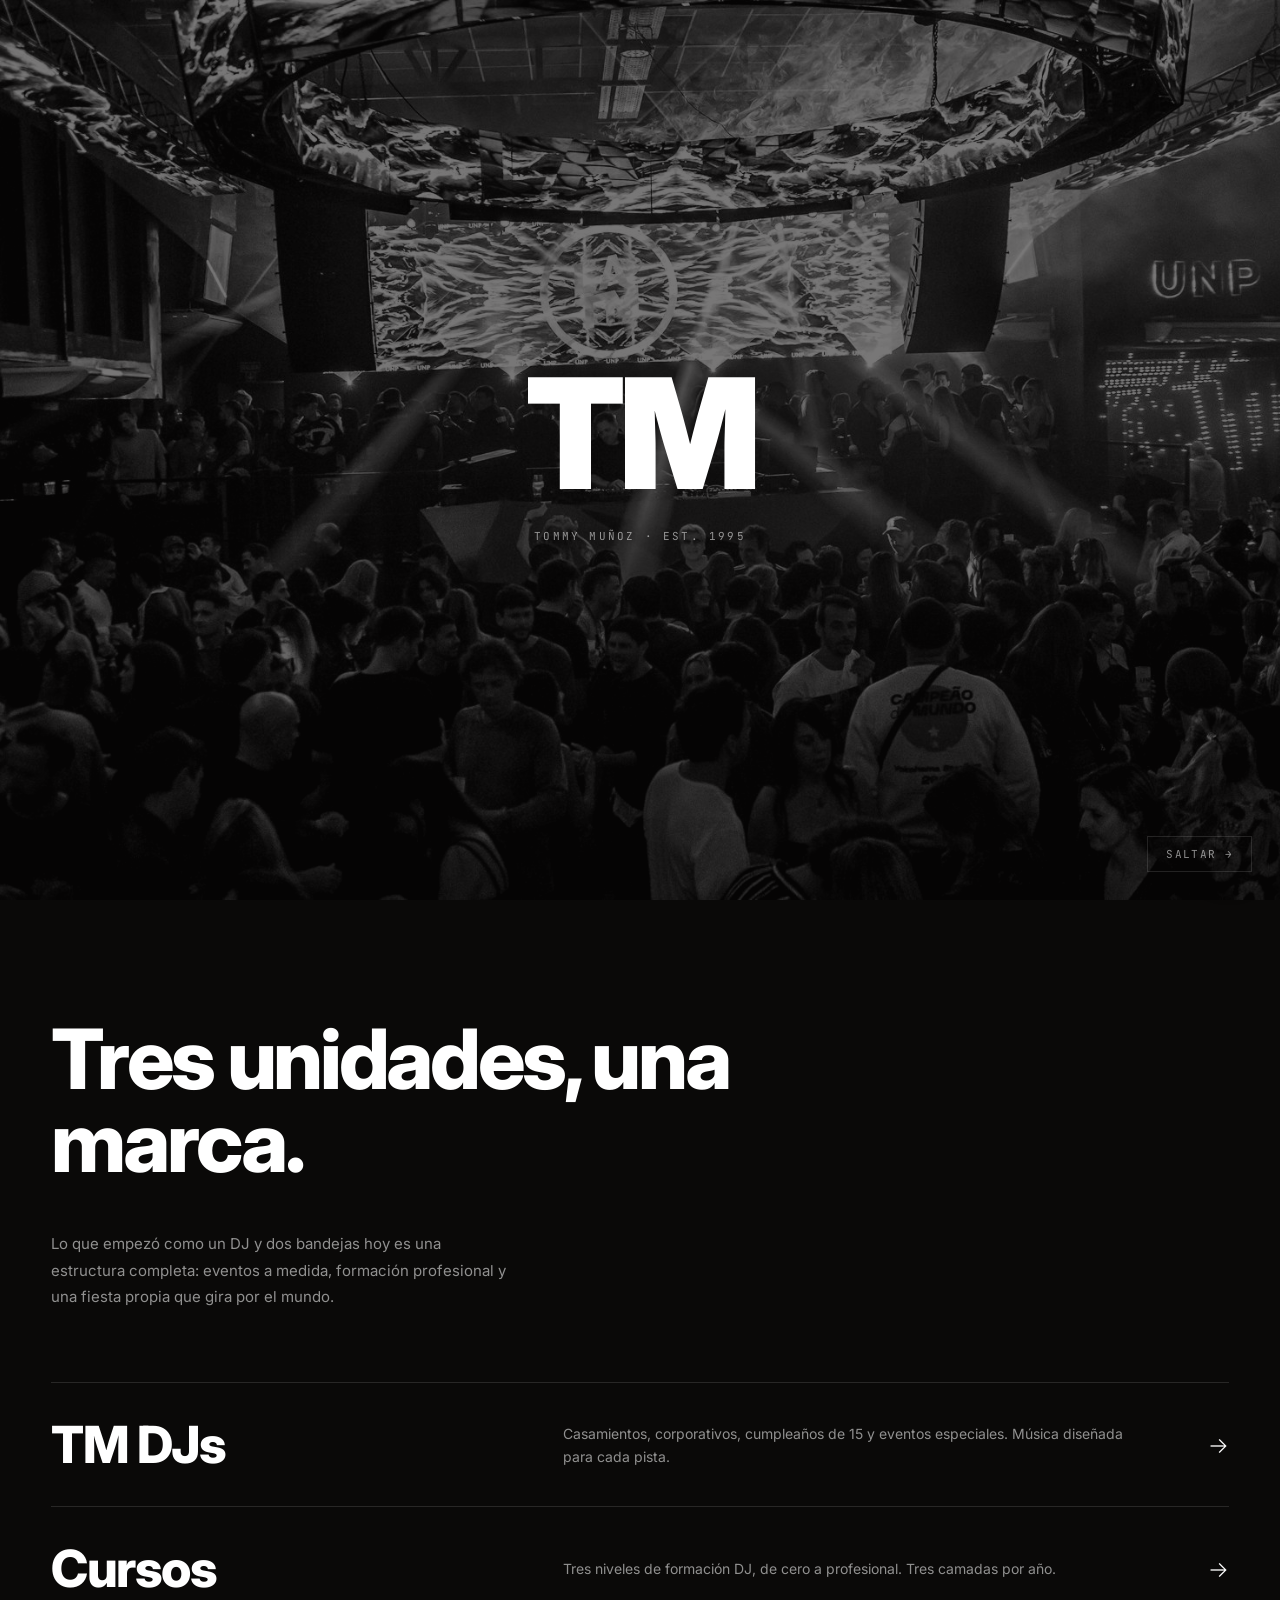
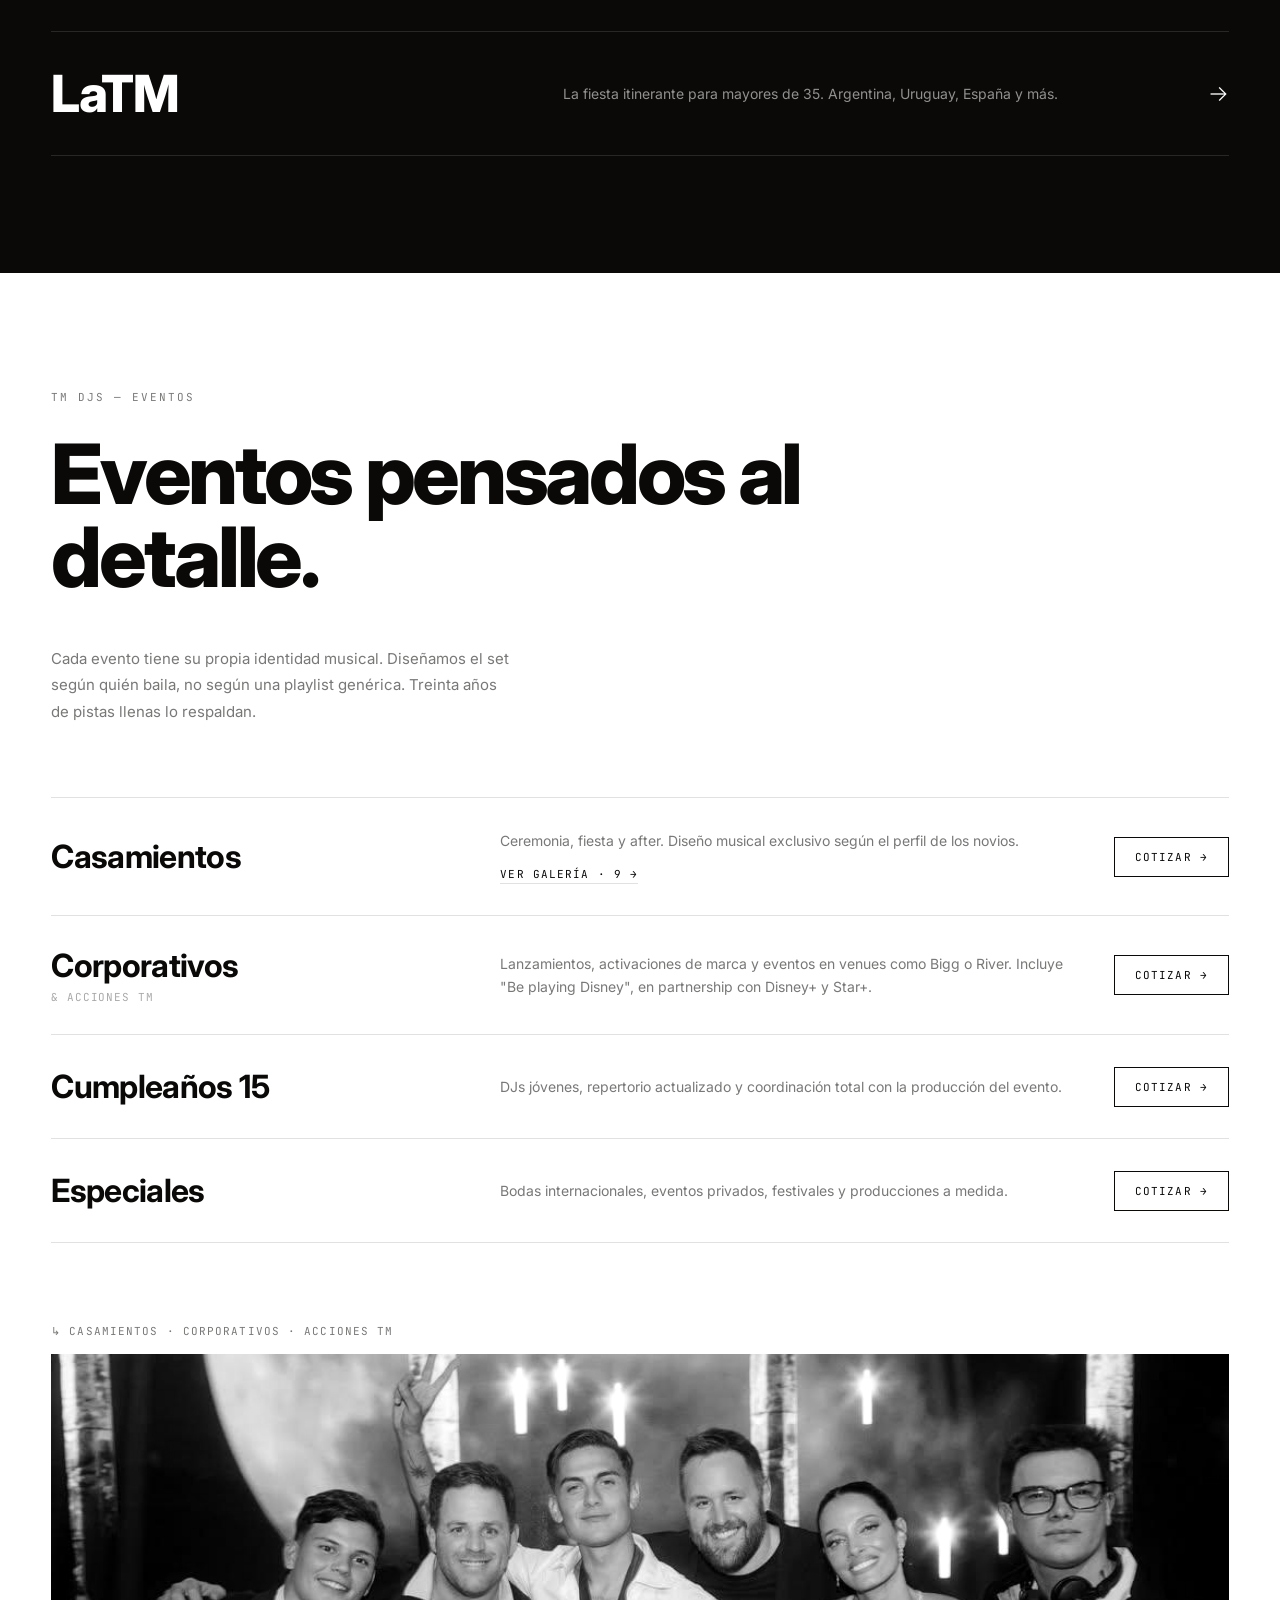
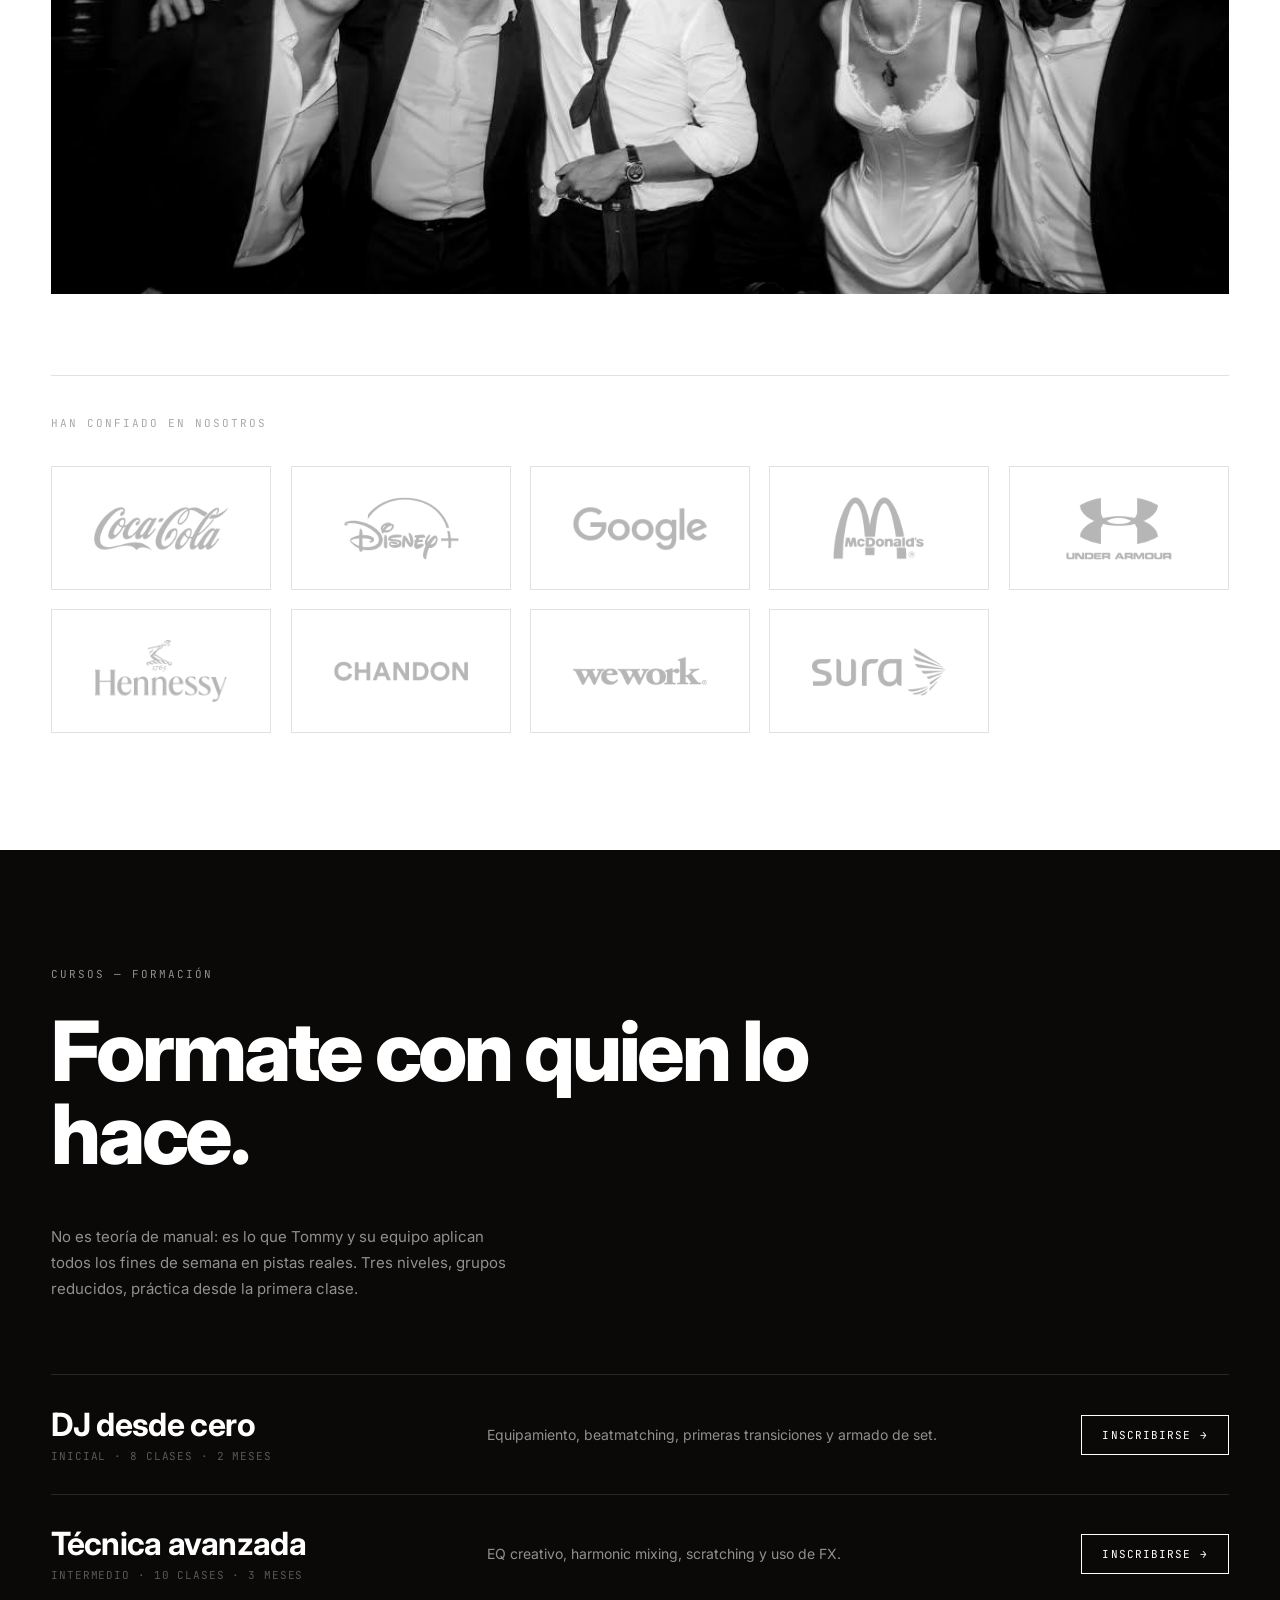
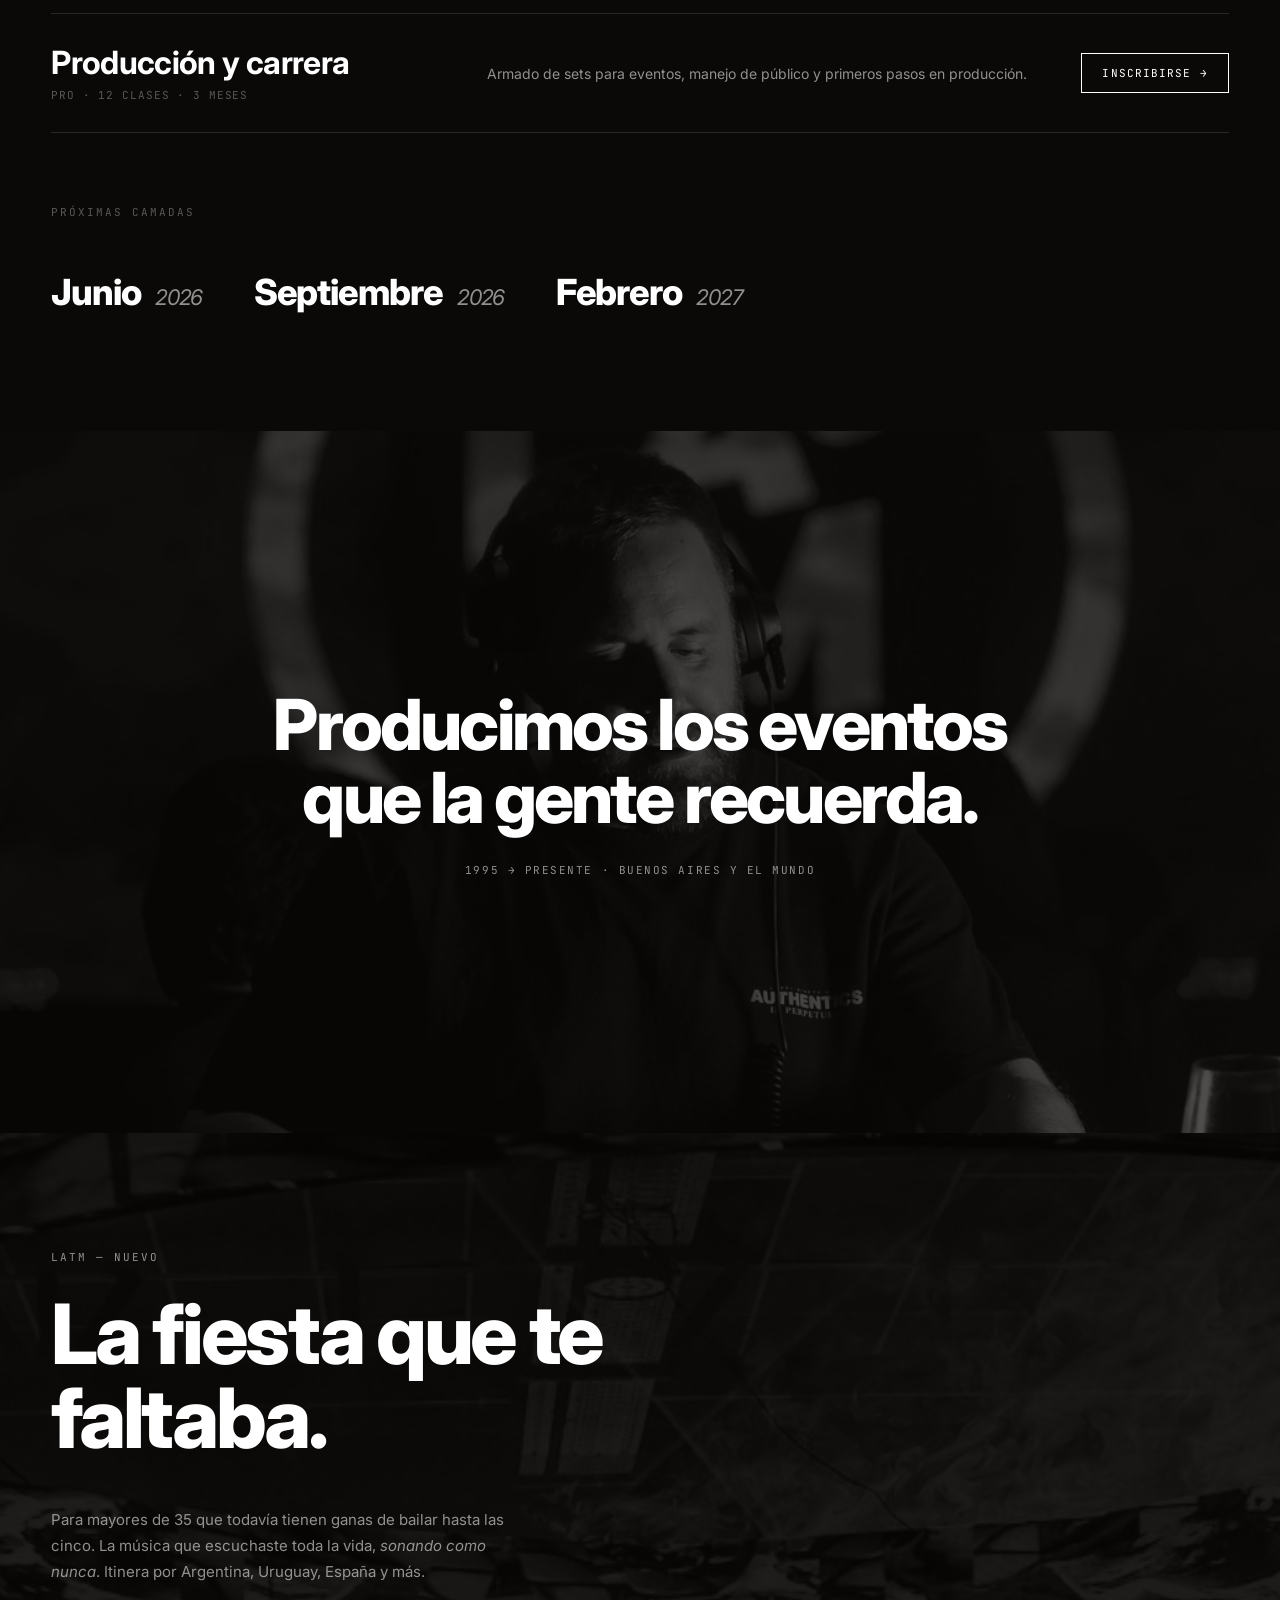
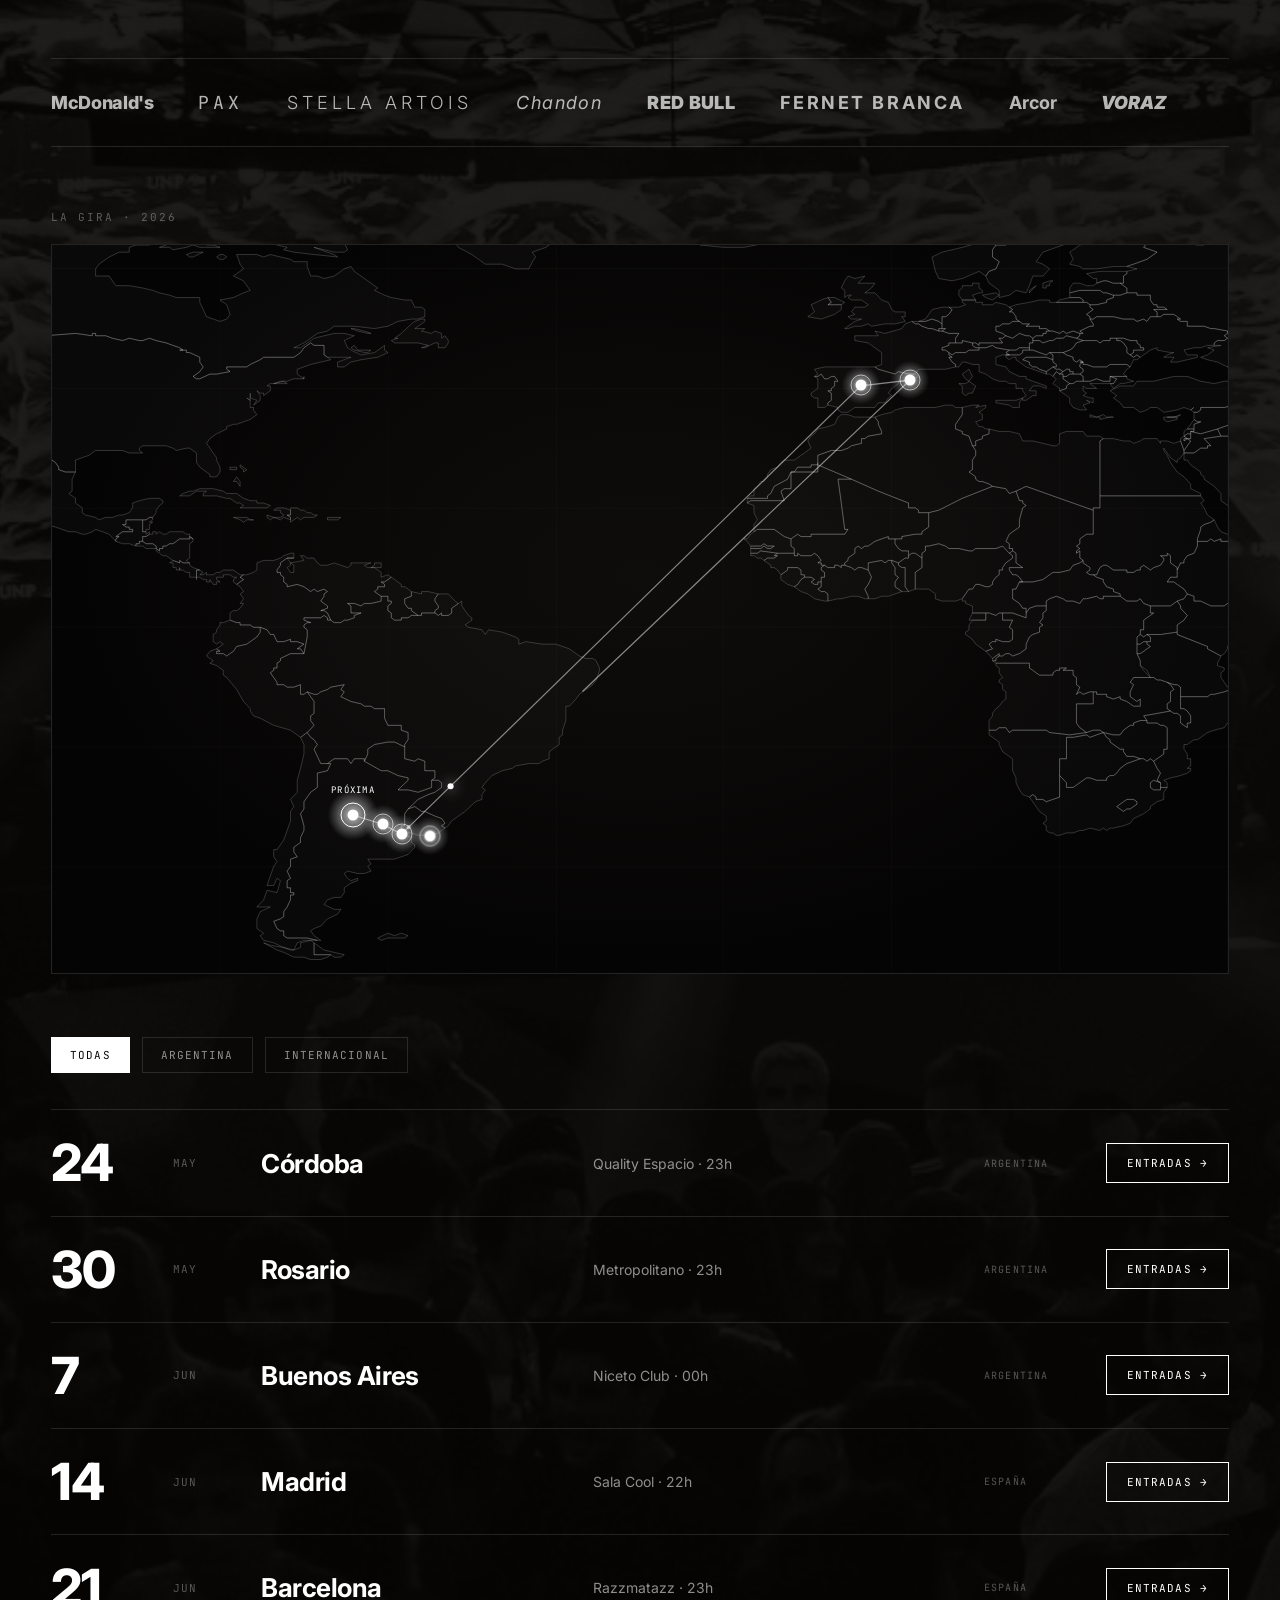
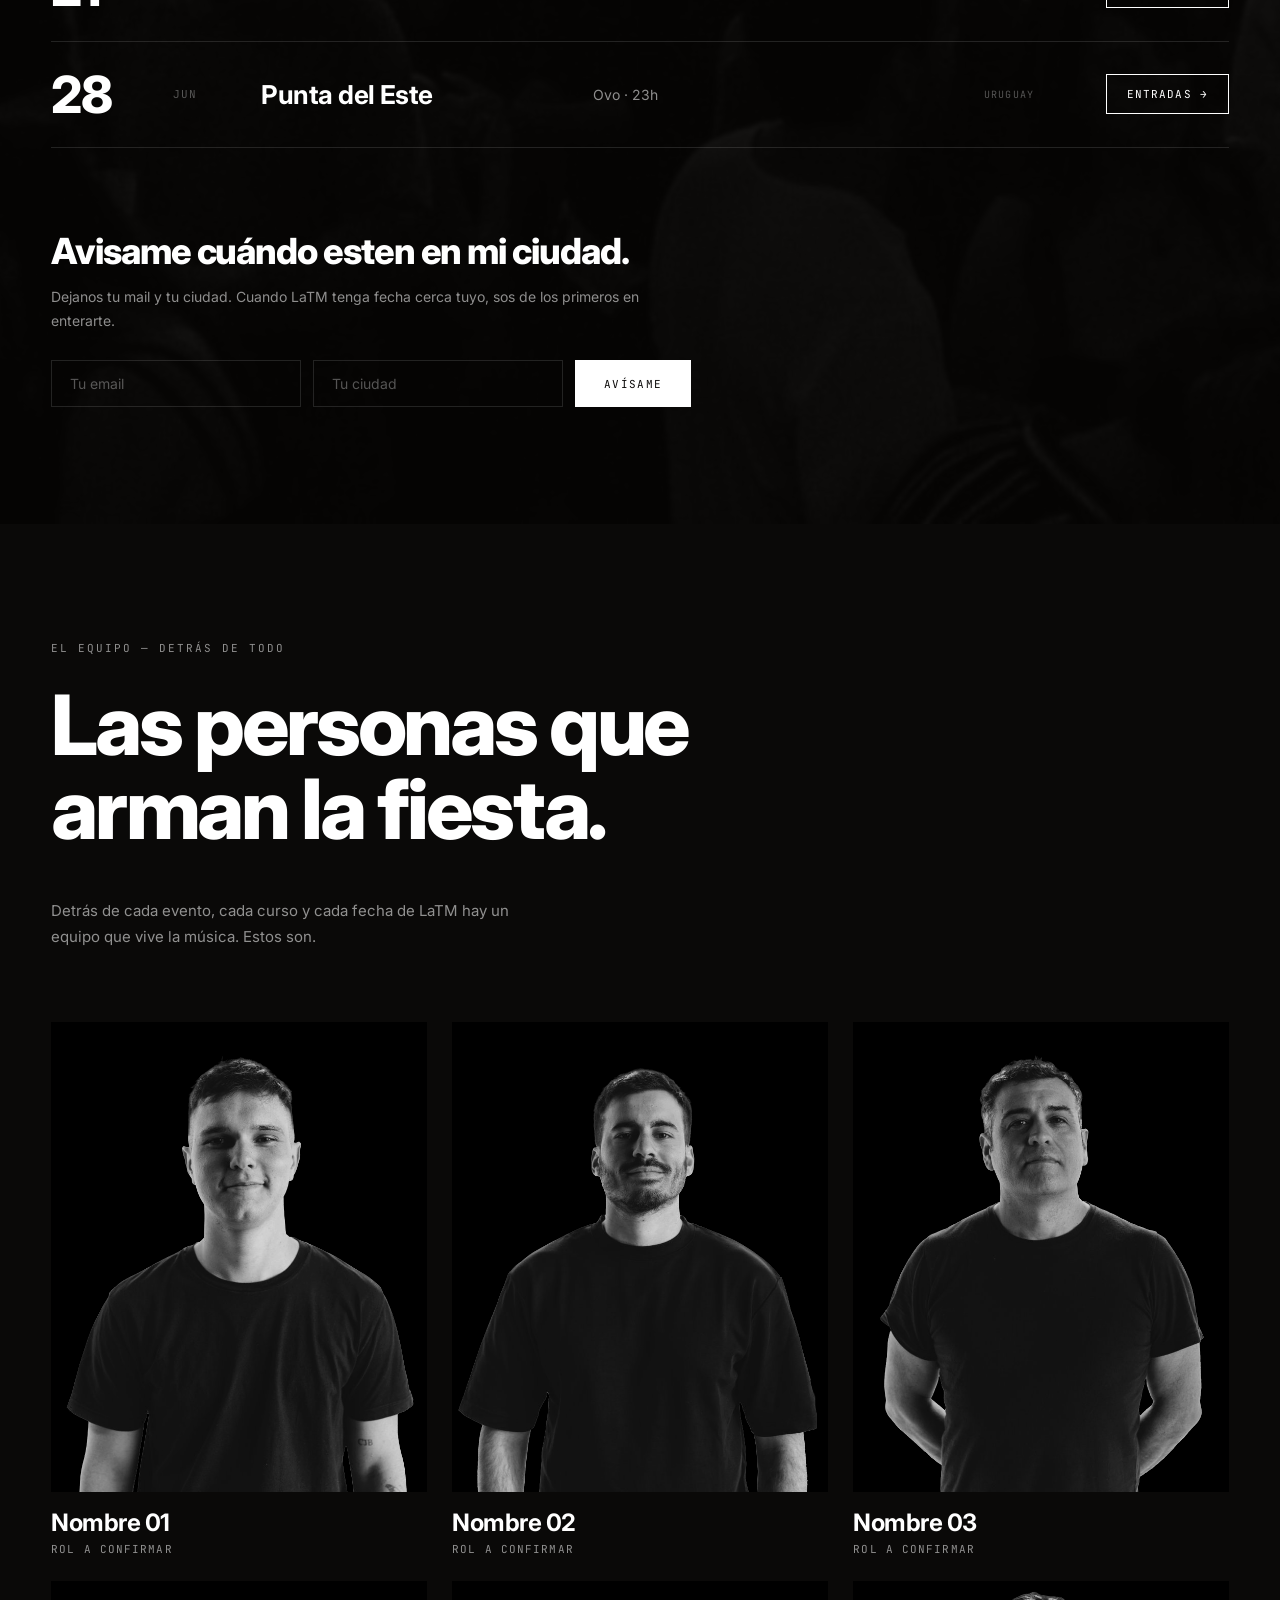
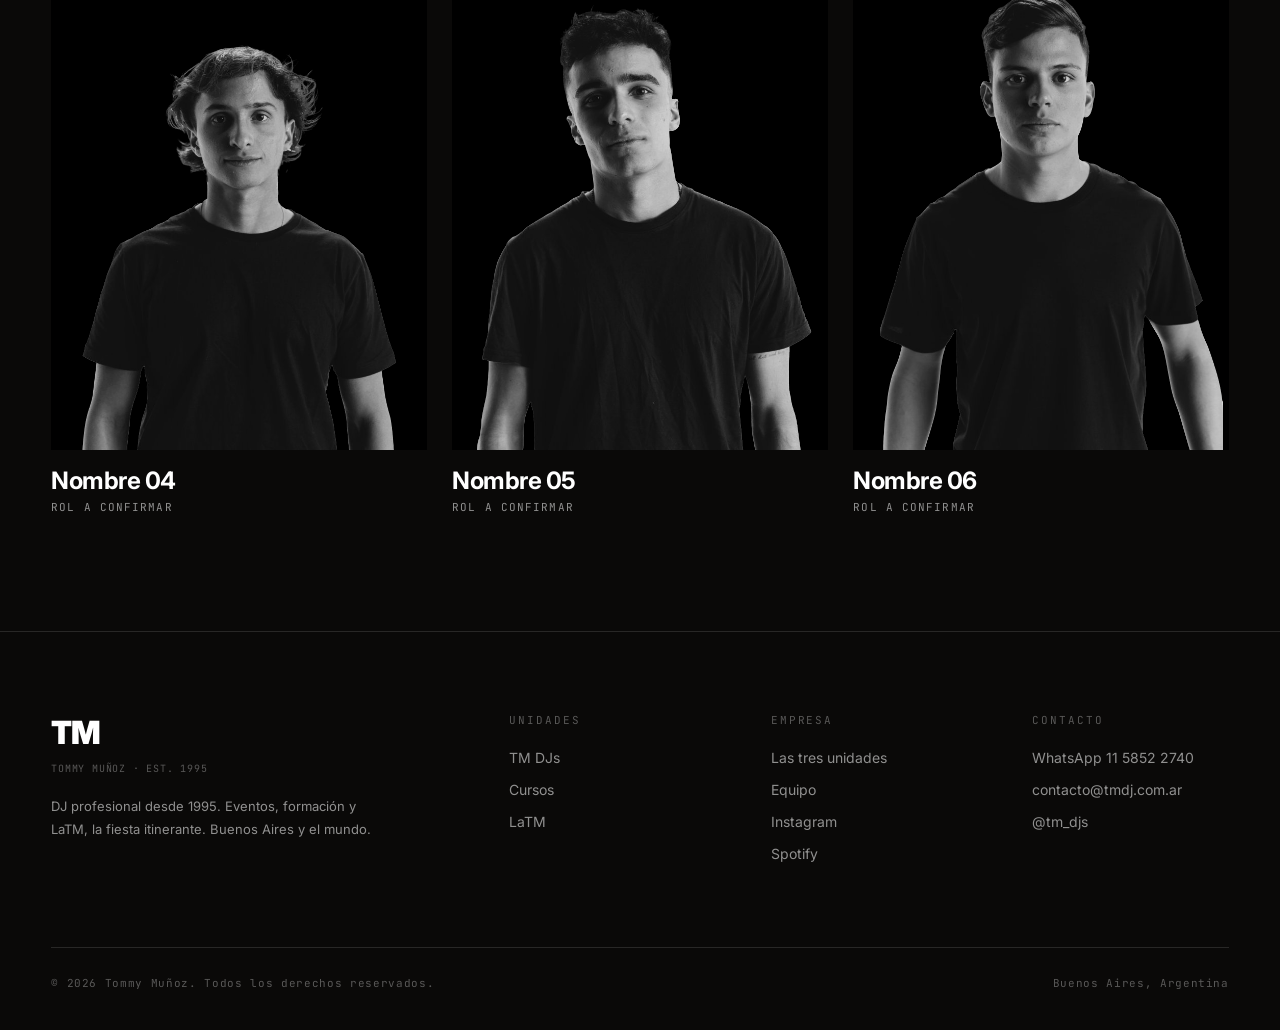
==== index.html @ 9470d6fb "Update team member names and roles in index.html" ====
<!DOCTYPE html>
<html lang="es">
<head>
<meta charset="UTF-8">
<meta name="viewport" content="width=device-width, initial-scale=1.0">
<title>Tommy Muñoz — DJ profesional desde 1995</title>
<meta name="description" content="TM DJs, Cursos y LaTM. Hacemos los eventos que se recuerdan. Buenos Aires y el mundo, desde 1995.">
<link rel="preconnect" href="https://fonts.googleapis.com">
<link rel="preconnect" href="https://fonts.gstatic.com" crossorigin>
<link href="https://fonts.googleapis.com/css2?family=Inter:ital,wght@0,200..900;1,200..900&family=JetBrains+Mono:wght@400&display=swap" rel="stylesheet">
<link rel="stylesheet" href="css/style.css">
</head>
<body>

<!-- 00 · INTRO -->
<div class="coldopen" id="intro">
  <video id="intro-video" autoplay muted playsinline preload="auto" poster="img/latm-crowd.jpg">
    <source src="video/intro-mobile.mp4" media="(max-width: 760px)" type="video/mp4">
    <source src="video/intro-desktop.mp4" type="video/mp4">
  </video>
  <div class="intro-img" id="intro-img"></div>
  <div class="velo"></div>
  <div class="marca">
    <span class="tm-grande">TM</span>
    <span class="sub-intro">Tommy Muñoz · Est. 1995</span>
  </div>
  <button class="saltar" id="saltar-intro">Saltar →</button>
  <div class="progreso" id="intro-progreso"></div>
</div>

<!-- 01 · STICKY BAR -->
<div class="stickybar">
  <div class="fecha">
    <span class="dot"></span>
    <span><strong>LaTM</strong> — Próxima <span class="ocultar-mobile">· Córdoba · sáb 24 may</span></span>
  </div>
  <a href="#latm" class="verfechas">Ver fechas →</a>
</div>

<!-- 02 · NAV -->
<nav class="nav" id="nav">
  <a href="#" class="logo">
    <span class="tm">TM</span>
    <span class="tagline">Tommy Muñoz · Est. 1995</span>
  </a>
  <ul>
    <li><a href="#tmdjs">TM DJs</a></li>
    <li><a href="#cursos">Cursos</a></li>
    <li><a href="#latm">LaTM</a></li>
    <li><a href="#equipo">Equipo</a></li>
    <li><a href="#contacto">Contacto</a></li>
  </ul>
  <button class="burger" id="burger" aria-label="Menú">
    <span></span><span></span><span></span>
  </button>
</nav>

<!-- Menú mobile -->
<div class="menumovil" id="menumovil">
  <button class="cerrar" id="cerrarmenu" aria-label="Cerrar">×</button>
  <a href="#tmdjs">TM DJs</a>
  <a href="#cursos">Cursos</a>
  <a href="#latm">LaTM</a>
  <a href="#equipo">Equipo</a>
  <a href="#contacto">Contacto</a>
</div>

<!-- 03 · HERO -->
<header class="hero">
  <div class="bg"></div>
  <div class="overlay"></div>
  <div class="contenido">
    <p class="eyebrow-hero">DJ profesional · Desde 1995</p>
    <h1>Tommy<br>Muñoz</h1>
    <p class="sub">Hacemos los eventos que <em>se recuerdan</em>.</p>
    <p class="desc">Tres décadas de música en casamientos, eventos corporativos y festivales. Tres unidades, una sola obsesión: que la pista no pare.</p>
  </div>
  <div class="scrollhint">
    <span>Conocé las tres unidades</span>
    <span class="flecha">↓</span>
  </div>
</header>

<!-- 04 · TRES UNIDADES -->
<section class="seccion" id="unidades">
  <div class="inner">
    <div class="cabecera reveal">
      <h2 class="titulo">Tres unidades, una marca.</h2>
      <p class="intro">Lo que empezó como un DJ y dos bandejas hoy es una estructura completa: eventos a medida, formación profesional y una fiesta propia que gira por el mundo.</p>
    </div>
    <div class="unidades-lista reveal">
      <a href="#tmdjs" class="unidad">
        
        <span class="nombre">TM DJs</span>
        <span class="det">Casamientos, corporativos, cumpleaños de 15 y eventos especiales. Música diseñada para cada pista.</span>
        <span class="flecha">→</span>
      </a>
      <a href="#cursos" class="unidad">
        
        <span class="nombre">Cursos</span>
        <span class="det">Tres niveles de formación DJ, de cero a profesional. Tres camadas por año.</span>
        <span class="flecha">→</span>
      </a>
      <a href="#latm" class="unidad">
        
        <span class="nombre">LaTM</span>
        <span class="det">La fiesta itinerante para mayores de 35. Argentina, Uruguay, España y más.</span>
        <span class="flecha">→</span>
      </a>
    </div>
  </div>
</section>

<!-- 05 · TM DJS -->
<section class="seccion clara" id="tmdjs">
  <div class="inner">
    <div class="cabecera reveal">
      <div>
        <p class="eyebrow">TM DJs — Eventos</p>
        <h2 class="titulo">Eventos pensados al detalle.</h2>
      </div>
      <p class="intro">Cada evento tiene su propia identidad musical. Diseñamos el set según quién baila, no según una playlist genérica. Treinta años de pistas llenas lo respaldan.</p>
    </div>

    <div class="items-lista reveal">
      <div class="item" data-gallery="casamientos">
        
        <span class="nombre">Casamientos</span>
        <span class="det">Ceremonia, fiesta y after. Diseño musical exclusivo según el perfil de los novios.
          <button class="ver-galeria" type="button">Ver galería · 9 →</button>
        </span>
        <a class="cta" href="https://wa.me/541158522740?text=Hola%2C%20quiero%20cotizar%20un%20casamiento" target="_blank" rel="noopener">COTIZAR →</a>
      </div>
      <div class="item">
        
        <span class="nombre">Corporativos<small>& Acciones TM</small></span>
        <span class="det">Lanzamientos, activaciones de marca y eventos en venues como Bigg o River. Incluye "Be playing Disney", en partnership con Disney+ y Star+.</span>
        <a class="cta" href="https://wa.me/541158522740?text=Hola%2C%20quiero%20cotizar%20un%20evento%20corporativo" target="_blank" rel="noopener">COTIZAR →</a>
      </div>
      <div class="item">
        
        <span class="nombre">Cumpleaños 15</span>
        <span class="det">DJs jóvenes, repertorio actualizado y coordinación total con la producción del evento.</span>
        <a class="cta" href="https://wa.me/541158522740?text=Hola%2C%20quiero%20cotizar%20un%20cumplea%C3%B1os%20de%2015" target="_blank" rel="noopener">COTIZAR →</a>
      </div>
      <div class="item">
        
        <span class="nombre">Especiales</span>
        <span class="det">Bodas internacionales, eventos privados, festivales y producciones a medida.</span>
        <a class="cta" href="https://wa.me/541158522740?text=Hola%2C%20quiero%20cotizar%20un%20evento%20especial" target="_blank" rel="noopener">COTIZAR →</a>
      </div>
    </div>

    <div class="visual reveal">
      <p class="label">↳ Casamientos · Corporativos · Acciones TM</p>
      <img src="img/casorio-tmdj.jpg" alt="Equipo TM DJs en un casamiento" loading="lazy">
    </div>

    <div class="brands reveal">
      <p class="label">Han confiado en nosotros</p>
      <div class="logos">
        <a href="#" aria-label="Coca-Cola"><img src="img/logos/logo-cocacola.png" alt="Coca-Cola" loading="lazy"></a>
        <a href="#" aria-label="Disney+"><img src="img/logos/logo-disney.png" alt="Disney+" loading="lazy"></a>
        <a href="#" aria-label="Google"><img src="img/logos/logo-google.png" alt="Google" loading="lazy"></a>
        <a href="#" aria-label="McDonald's"><img src="img/logos/logo-mcdonalds.png" alt="McDonald's" loading="lazy"></a>
        <a href="#" aria-label="Under Armour"><img src="img/logos/logo-underarmour.png" alt="Under Armour" loading="lazy"></a>
        <a href="#" aria-label="Hennessy"><img src="img/logos/logo-hennessy.png" alt="Hennessy" loading="lazy"></a>
        <a href="#" aria-label="Chandon"><img src="img/logos/logo-chandon.png" alt="Chandon" loading="lazy"></a>
        <a href="#" aria-label="WeWork"><img src="img/logos/logo-wework.png" alt="WeWork" loading="lazy"></a>
        <a href="#" aria-label="Sura"><img src="img/logos/logo-sura.png" alt="Sura" loading="lazy"></a>
      </div>
    </div>
  </div>
</section>

<!-- 06 · CURSOS -->
<section class="seccion" id="cursos">
  <div class="inner">
    <div class="cabecera reveal">
      <div>
        <p class="eyebrow">Cursos — Formación</p>
        <h2 class="titulo">Formate con quien lo hace.</h2>
      </div>
      <p class="intro">No es teoría de manual: es lo que Tommy y su equipo aplican todos los fines de semana en pistas reales. Tres niveles, grupos reducidos, práctica desde la primera clase.</p>
    </div>

    <div class="items-lista reveal">
      <div class="item">
        
        <span class="nombre">DJ desde cero<small>Inicial · 8 clases · 2 meses</small></span>
        <span class="det">Equipamiento, beatmatching, primeras transiciones y armado de set.</span>
        <a class="cta" href="https://wa.me/541158522740?text=Hola%2C%20quiero%20inscribirme%20al%20curso%20inicial" target="_blank" rel="noopener">INSCRIBIRSE →</a>
      </div>
      <div class="item">
        
        <span class="nombre">Técnica avanzada<small>Intermedio · 10 clases · 3 meses</small></span>
        <span class="det">EQ creativo, harmonic mixing, scratching y uso de FX.</span>
        <a class="cta" href="https://wa.me/541158522740?text=Hola%2C%20quiero%20inscribirme%20al%20curso%20intermedio" target="_blank" rel="noopener">INSCRIBIRSE →</a>
      </div>
      <div class="item">
        
        <span class="nombre">Producción y carrera<small>Pro · 12 clases · 3 meses</small></span>
        <span class="det">Armado de sets para eventos, manejo de público y primeros pasos en producción.</span>
        <a class="cta" href="https://wa.me/541158522740?text=Hola%2C%20quiero%20inscribirme%20al%20curso%20pro" target="_blank" rel="noopener">INSCRIBIRSE →</a>
      </div>
    </div>

    <div class="camadas reveal">
      <p class="label">Próximas camadas</p>
      <span class="fecha-camada">Junio <em>2026</em></span>
      <span class="fecha-camada">Septiembre <em>2026</em></span>
      <span class="fecha-camada">Febrero <em>2027</em></span>
    </div>
  </div>
</section>

<!-- 07 · BANNER INTERMEDIO -->
<section class="banner-mid">
  <video class="bg-video" autoplay muted loop playsinline preload="none" poster="img/banner-tommy.jpg">
    <source src="video/loop-bg.mp4" type="video/mp4">
  </video>
  <div class="bg"></div>
  <div class="overlay"></div>
  <p class="frase reveal">Producimos los eventos que la gente recuerda.</p>
  <p class="linea-tiempo reveal">1995 → presente · Buenos Aires y el mundo</p>
</section>

<!-- 08 · LATM -->
<section class="seccion latm" id="latm">
  <div class="bg"></div>
  <div class="overlay"></div>
  <div class="inner">
    <div class="cabecera reveal">
      <div>
        <p class="eyebrow">LaTM — Nuevo</p>
        <h2 class="titulo">La fiesta que te faltaba.</h2>
      </div>
      <p class="intro">Para mayores de 35 que todavía tienen ganas de bailar hasta las cinco. La música que escuchaste toda la vida, <em>sonando como nunca</em>. Itinera por Argentina, Uruguay, España y más.</p>
    </div>

    <div class="sponsors reveal">
      <span class="s-mcd">McDonald's</span>
      <span class="s-pax">PAX</span>
      <span class="s-stella">Stella Artois</span>
      <span class="s-chandon">Chandon</span>
      <span class="s-redbull">Red Bull</span>
      <span class="s-fernet">Fernet Branca</span>
      <span class="s-arcor">Arcor</span>
      <span class="s-voraz">Voraz</span>
    </div>

    <div class="latm-mapa reveal">
      <p class="mapa-label">La gira · 2026</p>
      <div class="mapa-wrap" id="latm-mapa"></div>
    </div>

    <div class="filtros reveal">
      <button class="filtro activo" data-filtro="todas">Todas</button>
      <button class="filtro" data-filtro="argentina">Argentina</button>
      <button class="filtro" data-filtro="internacional">Internacional</button>
    </div>

    <div class="agenda reveal" id="agenda"></div>

    <div class="aviso reveal">
      <h3>Avisame cuándo esten en mi ciudad.</h3>
      <p>Dejanos tu mail y tu ciudad. Cuando LaTM tenga fecha cerca tuyo, sos de los primeros en enterarte.</p>
      <form id="form-aviso">
        <div class="campos">
          <input type="email" id="aviso-email" placeholder="Tu email" required>
          <input type="text" id="aviso-ciudad" placeholder="Tu ciudad" required>
          <button type="submit">AVÍSAME</button>
        </div>
        <p class="ok" id="aviso-ok">Listo. Te avisamos cuando LaTM pase por tu ciudad.</p>
      </form>
    </div>
  </div>
</section>

<!-- 09 · EQUIPO -->
<section class="seccion equipo" id="equipo">
  <div class="inner">
    <div class="cabecera reveal">
      <div>
        <p class="eyebrow">El equipo — Detrás de todo</p>
        <h2 class="titulo">Las personas que arman la fiesta.</h2>
      </div>
      <p class="intro">Detrás de cada evento, cada curso y cada fecha de LaTM hay un equipo que vive la música. Estos son.</p>
    </div>

    <div class="equipo-grid reveal">
      <figure class="miembro">
        <div class="retrato"><img src="img/team/team-01.png" alt="Miembro del equipo TM" loading="lazy"></div>
        <figcaption><span class="nombre">Nombre 01</span><span class="rol">Rol a confirmar</span></figcaption>
      </figure>
      <figure class="miembro">
        <div class="retrato"><img src="img/team/team-02.png" alt="Miembro del equipo TM" loading="lazy"></div>
        <figcaption><span class="nombre">Nombre 02</span><span class="rol">Rol a confirmar</span></figcaption>
      </figure>
      <figure class="miembro">
        <div class="retrato"><img src="img/team/team-03.png" alt="Miembro del equipo TM" loading="lazy"></div>
        <figcaption><span class="nombre">Nombre 03</span><span class="rol">Rol a confirmar</span></figcaption>
      </figure>
      <figure class="miembro">
        <div class="retrato"><img src="img/team/team-04.png" alt="Miembro del equipo TM" loading="lazy"></div>
        <figcaption><span class="nombre">Nombre 04</span><span class="rol">Rol a confirmar</span></figcaption>
      </figure>
      <figure class="miembro">
        <div class="retrato"><img src="img/team/team-05.png" alt="Miembro del equipo TM" loading="lazy"></div>
        <figcaption><span class="nombre">Nombre 05</span><span class="rol">Rol a confirmar</span></figcaption>
      </figure>
      <figure class="miembro">
        <div class="retrato"><img src="img/team/team-06.png" alt="Miembro del equipo TM" loading="lazy"></div>
        <figcaption><span class="nombre">Nombre 06</span><span class="rol">Rol a confirmar</span></figcaption>
      </figure>
    </div>
  </div>
</section>

<!-- 10 · FOOTER -->
<footer class="footer" id="contacto">
  <div class="grid">
    <div class="marca">
      <span class="tm">TM</span>
      <span class="tag">Tommy Muñoz · Est. 1995</span>
      <p>DJ profesional desde 1995. Eventos, formación y LaTM, la fiesta itinerante. Buenos Aires y el mundo.</p>
    </div>
    <div>
      <h4>Unidades</h4>
      <ul>
        <li><a href="#tmdjs">TM DJs</a></li>
        <li><a href="#cursos">Cursos</a></li>
        <li><a href="#latm">LaTM</a></li>
      </ul>
    </div>
    <div>
      <h4>Empresa</h4>
      <ul>
        <li><a href="#unidades">Las tres unidades</a></li>
        <li><a href="#equipo">Equipo</a></li>
        <li><a href="https://instagram.com/tm_djs" target="_blank" rel="noopener">Instagram</a></li>
        <li><a href="https://open.spotify.com" target="_blank" rel="noopener">Spotify</a></li>
      </ul>
    </div>
    <div>
      <h4>Contacto</h4>
      <ul>
        <li><a href="https://wa.me/541158522740" target="_blank" rel="noopener">WhatsApp 11 5852 2740</a></li>
        <li><a href="mailto:contacto@tmdj.com.ar">contacto@tmdj.com.ar</a></li>
        <li><a href="https://instagram.com/tm_djs" target="_blank" rel="noopener">@tm_djs</a></li>
      </ul>
    </div>
  </div>
  <div class="bottom">
    <span>© 2026 Tommy Muñoz. Todos los derechos reservados.</span>
    <span>Buenos Aires, Argentina</span>
  </div>
</footer>

<!-- FLOATING -->
<a class="wsp" href="https://wa.me/541158522740" target="_blank" rel="noopener" aria-label="WhatsApp">
  <svg viewBox="0 0 24 24" xmlns="http://www.w3.org/2000/svg"><path d="M17.472 14.382c-.297-.149-1.758-.867-2.03-.967-.273-.099-.471-.148-.67.15-.197.297-.767.966-.94 1.164-.173.199-.347.223-.644.075-.297-.15-1.255-.463-2.39-1.475-.883-.788-1.48-1.761-1.653-2.059-.173-.297-.018-.458.13-.606.134-.133.298-.347.446-.52.149-.174.198-.298.298-.497.099-.198.05-.371-.025-.52-.075-.149-.669-1.612-.916-2.207-.242-.579-.487-.5-.669-.51-.173-.008-.371-.01-.57-.01-.198 0-.52.074-.792.372-.272.297-1.04 1.016-1.04 2.479 0 1.462 1.065 2.875 1.213 3.074.149.198 2.096 3.2 5.077 4.487.709.306 1.262.489 1.694.625.712.227 1.36.195 1.871.118.571-.085 1.758-.719 2.006-1.413.248-.694.248-1.289.173-1.413-.074-.124-.272-.198-.57-.347m-5.421 7.403h-.004a9.87 9.87 0 01-5.031-1.378l-.361-.214-3.741.982.998-3.648-.235-.374a9.86 9.86 0 01-1.51-5.26c.001-5.45 4.436-9.884 9.888-9.884 2.64 0 5.122 1.03 6.988 2.898a9.825 9.825 0 012.893 6.994c-.003 5.45-4.437 9.884-9.885 9.884m8.413-18.297A11.815 11.815 0 0012.05 0C5.495 0 .16 5.335.157 11.892c0 2.096.547 4.142 1.588 5.945L.057 24l6.305-1.654a11.882 11.882 0 005.683 1.448h.005c6.554 0 11.89-5.335 11.893-11.893a11.821 11.821 0 00-3.48-8.413z"/></svg>
</a>

<div class="badge-proto">Prototipo</div>

<!-- LIGHTBOX galería -->
<div class="lightbox" id="lightbox" aria-hidden="true">
  <div class="lb-bar">
    <span class="lb-title"></span>
    <span class="lb-count"></span>
    <button class="lb-cerrar" type="button" aria-label="Cerrar">×</button>
  </div>
  <button class="lb-prev" type="button" aria-label="Anterior">‹</button>
  <img class="lb-img" alt="Galería de eventos">
  <button class="lb-next" type="button" aria-label="Siguiente">›</button>
</div>

<script src="js/main.js"></script>

</body>
</html>
---- css/style.css ----
:root {
    --negro: #0A0908;
    --blanco: #FFFFFF;
    --gris: rgba(255,255,255,0.55);
    --gris-suave: rgba(255,255,255,0.32);
    --linea: rgba(255,255,255,0.12);
    --mono: 'JetBrains Mono', monospace;
    --sans: 'Inter', -apple-system, sans-serif;
    --ease: cubic-bezier(0.22, 1, 0.36, 1);
  }

  * { margin: 0; padding: 0; box-sizing: border-box; }
  html { scroll-behavior: smooth; }

  body {
    font-family: var(--sans);
    background: var(--negro);
    color: var(--blanco);
    -webkit-font-smoothing: antialiased;
    text-rendering: optimizeLegibility;
  }

  a { color: inherit; text-decoration: none; }
  button { font-family: inherit; }

  ::selection { background: var(--blanco); color: var(--negro); }

  /* ============================================================
     00 · INTRO — cold open con video (o imagen fallback)
     ============================================================ */
  .coldopen {
    position: fixed;
    inset: 0;
    z-index: 300;
    background: var(--negro);
    overflow: hidden;
    transition: opacity 0.9s var(--ease);
  }

  .coldopen.saliendo { opacity: 0; pointer-events: none; }
  .coldopen.oculto { display: none; }

  .coldopen video,
  .coldopen .intro-img {
    position: absolute;
    inset: 0;
    width: 100%;
    height: 100%;
    object-fit: cover;
    filter: grayscale(1) contrast(1.05);
  }

  .coldopen .intro-img {
    background-image: url('../img/latm-crowd.jpg');
    background-size: cover;
    background-position: center;
    animation: kenburns 6s ease-out forwards;
  }

  @keyframes kenburns {
    from { transform: scale(1.12); }
    to { transform: scale(1); }
  }

  .coldopen .velo {
    position: absolute;
    inset: 0;
    background: rgba(10,9,8,0.55);
  }

  .coldopen .marca {
    position: absolute;
    inset: 0;
    display: flex;
    align-items: center;
    justify-content: center;
    flex-direction: column;
    gap: 18px;
  }

  .coldopen .marca .tm-grande {
    font-size: clamp(64px, 12vw, 160px);
    font-weight: 900;
    letter-spacing: -0.04em;
    line-height: 1;
    opacity: 0;
    animation: subir 1.2s var(--ease) 0.4s forwards;
  }

  .coldopen .marca .sub-intro {
    font-family: var(--mono);
    font-size: 11px;
    letter-spacing: 0.2em;
    text-transform: uppercase;
    color: var(--gris);
    opacity: 0;
    animation: subir 1s var(--ease) 0.9s forwards;
  }

  .coldopen .saltar {
    position: absolute;
    bottom: 28px;
    right: 28px;
    z-index: 2;
    font-family: var(--mono);
    font-size: 11px;
    letter-spacing: 0.12em;
    text-transform: uppercase;
    background: none;
    border: 1px solid var(--linea);
    color: var(--gris);
    padding: 10px 18px;
    cursor: pointer;
    transition: all 0.3s var(--ease);
  }

  .coldopen .saltar:hover {
    border-color: var(--blanco);
    color: var(--blanco);
  }

  .coldopen .progreso {
    position: absolute;
    bottom: 0;
    left: 0;
    height: 2px;
    background: var(--blanco);
    width: 0%;
    z-index: 2;
  }

  /* El hero espera a que termine el intro */
  .hero .eyebrow-hero,
  .hero h1,
  .hero .sub,
  .hero .desc,
  .hero .scrollhint { animation-play-state: paused; }

  body.lista .hero .eyebrow-hero,
  body.lista .hero h1,
  body.lista .hero .sub,
  body.lista .hero .desc,
  body.lista .hero .scrollhint { animation-play-state: running; }

  body.con-intro { overflow: hidden; }

  /* ============================================================
     01 · STICKY BAR
     ============================================================ */
  .stickybar {
    position: fixed;
    top: 0; left: 0; right: 0;
    z-index: 100;
    display: flex;
    justify-content: space-between;
    align-items: center;
    padding: 0 clamp(20px, 4vw, 56px);
    height: 42px;
    background: var(--negro);
    border-bottom: 1px solid var(--linea);
    font-family: var(--mono);
    font-size: 11px;
    letter-spacing: 0.06em;
    text-transform: uppercase;
  }

  .stickybar .fecha {
    display: flex;
    align-items: center;
    gap: 10px;
    color: var(--gris);
    white-space: nowrap;
    overflow: hidden;
    text-overflow: ellipsis;
  }

  .stickybar .dot {
    width: 6px; height: 6px;
    border-radius: 50%;
    background: var(--blanco);
    flex-shrink: 0;
    animation: pulso 2.4s var(--ease) infinite;
  }

  @keyframes pulso {
    0%, 100% { opacity: 1; }
    50% { opacity: 0.25; }
  }

  .stickybar .fecha strong { color: var(--blanco); font-weight: 400; }

  .stickybar .verfechas {
    color: var(--blanco);
    flex-shrink: 0;
    transition: opacity 0.3s var(--ease);
  }
  .stickybar .verfechas:hover { opacity: 0.55; }

  /* ============================================================
     02 · NAV
     ============================================================ */
  .nav {
    position: fixed;
    top: 42px; left: 0; right: 0;
    z-index: 99;
    display: flex;
    justify-content: space-between;
    align-items: center;
    padding: 0 clamp(20px, 4vw, 56px);
    height: 72px;
    background: transparent;
    transition: background 0.4s var(--ease), border-color 0.4s var(--ease);
    border-bottom: 1px solid transparent;
  }

  .nav.scrolled {
    background: var(--negro);
    border-bottom-color: var(--linea);
  }

  .nav .logo { display: flex; align-items: baseline; gap: 14px; }

  .nav .logo .tm {
    font-weight: 900;
    font-size: 22px;
    letter-spacing: -0.04em;
    line-height: 1;
  }

  .nav .logo .tagline {
    font-family: var(--mono);
    font-size: 10px;
    letter-spacing: 0.08em;
    text-transform: uppercase;
    color: var(--gris-suave);
  }

  .nav ul { display: flex; gap: clamp(20px, 3vw, 40px); list-style: none; }

  .nav ul a {
    font-size: 13px;
    font-weight: 500;
    letter-spacing: 0.01em;
    color: var(--gris);
    transition: color 0.3s var(--ease);
    position: relative;
  }

  .nav ul a::after {
    content: '';
    position: absolute;
    left: 0; bottom: -6px;
    width: 100%; height: 1px;
    background: var(--blanco);
    transform: scaleX(0);
    transform-origin: left;
    transition: transform 0.3s var(--ease);
  }

  .nav ul a:hover { color: var(--blanco); }
  .nav ul a:hover::after { transform: scaleX(1); }

  .nav .burger { display: none; }

  /* Menú mobile */
  .menumovil {
    position: fixed;
    inset: 0;
    z-index: 200;
    background: var(--negro);
    display: flex;
    flex-direction: column;
    justify-content: center;
    padding: 0 28px;
    opacity: 0;
    pointer-events: none;
    transition: opacity 0.4s var(--ease);
  }
  .menumovil.abierto { opacity: 1; pointer-events: auto; }

  .menumovil .cerrar {
    position: absolute;
    top: 28px; right: 24px;
    background: none;
    border: none;
    color: var(--blanco);
    font-size: 28px;
    font-weight: 200;
    cursor: pointer;
    line-height: 1;
  }

  .menumovil a {
    font-size: clamp(36px, 10vw, 56px);
    font-weight: 800;
    letter-spacing: -0.04em;
    line-height: 1.3;
    color: var(--blanco);
  }

  .menumovil .num {
    font-family: var(--mono);
    font-size: 11px;
    color: var(--gris-suave);
    margin-right: 14px;
    font-weight: 400;
    letter-spacing: 0;
  }

  /* ============================================================
     03 · HERO
     ============================================================ */
  .hero {
    position: relative;
    min-height: 100vh;
    min-height: 100svh;
    display: flex;
    flex-direction: column;
    justify-content: center;
    align-items: center;
    text-align: center;
    padding: 140px clamp(20px, 4vw, 56px) 80px;
    overflow: hidden;
    background: radial-gradient(ellipse at 50% 35%, #1a1412 0%, var(--negro) 70%);
  }

  .hero .bg {
    position: absolute;
    inset: 0;
    background-image: url('../img/hero-tommy.jpg');
    background-size: cover;
    background-position: center 30%;
    filter: grayscale(1) contrast(1.05);
    z-index: 0;
  }

  .hero .overlay {
    position: absolute;
    inset: 0;
    background: linear-gradient(to bottom,
      rgba(10,9,8,0.78) 0%,
      rgba(10,9,8,0.55) 45%,
      rgba(10,9,8,0.88) 100%);
    z-index: 1;
  }

  .hero .contenido {
    position: relative;
    z-index: 2;
    display: flex;
    flex-direction: column;
    align-items: center;
    max-width: 1400px;
  }

  .hero .eyebrow-hero {
    font-family: var(--mono);
    font-size: 11px;
    letter-spacing: 0.18em;
    text-transform: uppercase;
    color: var(--gris);
    margin-bottom: clamp(20px, 3vh, 36px);
    opacity: 0;
    animation: subir 0.9s var(--ease) 0.1s forwards;
  }

  .hero h1 {
    font-size: clamp(78px, 16vw, 240px);
    font-weight: 900;
    letter-spacing: -0.04em;
    line-height: 0.92;
    text-transform: uppercase;
    opacity: 0;
    animation: subir 1.1s var(--ease) 0.25s forwards;
  }

  .hero .sub {
    margin-top: clamp(24px, 4vh, 44px);
    font-size: clamp(17px, 2vw, 22px);
    font-weight: 400;
    letter-spacing: -0.01em;
    opacity: 0;
    animation: subir 0.9s var(--ease) 0.5s forwards;
  }

  .hero .desc {
    margin-top: clamp(16px, 2.5vh, 26px);
    max-width: 520px;
    font-size: 14px;
    line-height: 1.7;
    color: var(--gris);
    opacity: 0;
    animation: subir 0.9s var(--ease) 0.65s forwards;
  }

  .hero .scrollhint {
    position: absolute;
    bottom: clamp(24px, 5vh, 48px);
    left: 50%;
    transform: translateX(-50%);
    z-index: 2;
    display: flex;
    flex-direction: column;
    align-items: center;
    gap: 12px;
    font-family: var(--mono);
    font-size: 10px;
    letter-spacing: 0.14em;
    text-transform: uppercase;
    color: var(--gris-suave);
    opacity: 0;
    animation: aparecer 1s var(--ease) 1.1s forwards;
  }

  .hero .scrollhint .flecha {
    font-family: var(--sans);
    font-size: 16px;
    animation: bajar 2s var(--ease) infinite;
  }

  @keyframes subir {
    from { opacity: 0; transform: translateY(28px); }
    to { opacity: 1; transform: translateY(0); }
  }
  @keyframes aparecer { from { opacity: 0; } to { opacity: 1; } }
  @keyframes bajar {
    0%, 100% { transform: translateY(0); opacity: 1; }
    50% { transform: translateY(8px); opacity: 0.4; }
  }

  /* ============================================================
     BASE DE SECCIONES
     ============================================================ */
  .seccion {
    padding: clamp(90px, 13vh, 150px) clamp(20px, 4vw, 56px);
    scroll-margin-top: 90px;
  }

  .inner { max-width: 1280px; margin: 0 auto; }

  .eyebrow {
    font-family: var(--mono);
    font-size: 11px;
    letter-spacing: 0.18em;
    text-transform: uppercase;
    color: var(--gris);
    margin-bottom: 28px;
  }

  .titulo {
    font-size: clamp(40px, 6.5vw, 88px);
    font-weight: 800;
    letter-spacing: -0.04em;
    line-height: 1.0;
    max-width: 14ch;
  }

  .intro {
    font-size: 15px;
    line-height: 1.75;
    color: var(--gris);
    max-width: 460px;
  }

  .cabecera {
    display: flex;
    justify-content: space-between;
    align-items: flex-end;
    gap: 48px;
    margin-bottom: clamp(56px, 8vh, 96px);
    flex-wrap: wrap;
  }

  /* Secciones claras */
  .clara {
    background: var(--blanco);
    color: var(--negro);
    --gris: rgba(10,9,8,0.55);
    --gris-suave: rgba(10,9,8,0.35);
    --linea: rgba(10,9,8,0.12);
  }
  .clara ::selection { background: var(--negro); color: var(--blanco); }

  /* Reveal on scroll */
  .reveal {
    opacity: 0;
    transform: translateY(26px);
    transition: opacity 0.9s var(--ease), transform 0.9s var(--ease);
  }
  .reveal.visible { opacity: 1; transform: translateY(0); }

  /* ============================================================
     04 · TRES UNIDADES
     ============================================================ */
  .unidades-lista { border-top: 1px solid var(--linea); }

  .unidad {
    display: grid;
    grid-template-columns: 1fr 1.2fr 60px;
    align-items: center;
    gap: clamp(16px, 3vw, 48px);
    padding: clamp(28px, 4vh, 44px) 0;
    border-bottom: 1px solid var(--linea);
    transition: padding-left 0.4s var(--ease);
  }

  .unidad:hover { padding-left: 16px; }

  .unidad .num {
    font-family: var(--mono);
    font-size: 12px;
    color: var(--gris-suave);
  }

  .unidad .nombre {
    font-size: clamp(28px, 4vw, 52px);
    font-weight: 800;
    letter-spacing: -0.03em;
    line-height: 1;
  }

  .unidad .det {
    font-size: 14px;
    line-height: 1.65;
    color: var(--gris);
  }

  .unidad .flecha {
    font-size: 22px;
    font-weight: 300;
    text-align: right;
    transition: transform 0.4s var(--ease);
  }

  .unidad:hover .flecha { transform: translateX(8px); }

  /* ============================================================
     05 · SERVICIOS (TM DJs) y 06 · CURSOS — listas grid
     ============================================================ */
  .items-lista { border-top: 1px solid var(--linea); }

  .item {
    display: grid;
    grid-template-columns: 1fr 1.4fr auto;
    align-items: center;
    gap: clamp(16px, 3vw, 48px);
    padding: clamp(26px, 3.5vh, 38px) 0;
    border-bottom: 1px solid var(--linea);
  }

  .item .num {
    font-family: var(--mono);
    font-size: 12px;
    color: var(--gris-suave);
  }

  .item .nombre {
    font-size: clamp(20px, 2.6vw, 32px);
    font-weight: 700;
    letter-spacing: -0.02em;
    line-height: 1.1;
  }

  .item .nombre small {
    display: block;
    font-family: var(--mono);
    font-size: 11px;
    font-weight: 400;
    letter-spacing: 0.08em;
    text-transform: uppercase;
    color: var(--gris-suave);
    margin-top: 8px;
  }

  .item .det {
    font-size: 14px;
    line-height: 1.65;
    color: var(--gris);
  }

  .cta {
    font-family: var(--mono);
    font-size: 11px;
    letter-spacing: 0.1em;
    white-space: nowrap;
    padding: 12px 20px;
    border: 1px solid currentColor;
    transition: background 0.3s var(--ease), color 0.3s var(--ease);
  }

  .clara .cta:hover { background: var(--negro); color: var(--blanco); }
  .seccion:not(.clara) .cta:hover { background: var(--blanco); color: var(--negro); }

  /* Imagen full-width dentro de TM DJs */
  .visual {
    margin-top: clamp(64px, 9vh, 110px);
  }

  .visual .label {
    font-family: var(--mono);
    font-size: 11px;
    letter-spacing: 0.1em;
    text-transform: uppercase;
    color: var(--gris);
    margin-bottom: 16px;
  }

  .visual img {
    display: block;
    width: 100%;
    height: clamp(340px, 60vh, 640px);
    object-fit: cover;
    filter: grayscale(1) contrast(1.04);
  }

  /* Brand strip */
  .brands {
    margin-top: clamp(64px, 9vh, 110px);
    border-top: 1px solid var(--linea);
    padding-top: 40px;
  }

  .brands .label {
    font-family: var(--mono);
    font-size: 11px;
    letter-spacing: 0.18em;
    text-transform: uppercase;
    color: var(--gris-suave);
    margin-bottom: 36px;
  }

  .brands .logos {
    display: grid;
    grid-template-columns: repeat(5, 1fr);
    gap: clamp(8px, 1.5vw, 20px);
    align-items: center;
  }

  .brands .logos a {
    display: flex;
    align-items: center;
    justify-content: center;
    aspect-ratio: 16 / 9;
    border: 1px solid var(--linea);
    transition: background 0.4s var(--ease);
  }
  .clara .brands .logos a:hover { background: rgba(10,9,8,0.04); }

  .brands .logos img {
    max-width: 62%;
    max-height: 52%;
    object-fit: contain;
    opacity: 0.5;
    transition: opacity 0.4s var(--ease);
  }
  .brands .logos a:hover img { opacity: 1; }

  @media (max-width: 760px) {
    .brands .logos { grid-template-columns: repeat(3, 1fr); }
  }

  /* Próximas camadas */
  .camadas {
    margin-top: clamp(56px, 8vh, 90px);
    display: flex;
    flex-wrap: wrap;
    align-items: baseline;
    gap: clamp(24px, 4vw, 56px);
  }

  .camadas .label {
    font-family: var(--mono);
    font-size: 11px;
    letter-spacing: 0.18em;
    text-transform: uppercase;
    color: var(--gris-suave);
    flex-basis: 100%;
  }

  .camadas .fecha-camada {
    font-size: clamp(22px, 3vw, 36px);
    font-weight: 800;
    letter-spacing: -0.03em;
  }

  .camadas .fecha-camada em {
    font-style: italic;
    font-weight: 400;
    font-size: 0.6em;
    color: var(--gris);
    margin-left: 8px;
  }

  /* ============================================================
     07 · BANNER INTERMEDIO
     ============================================================ */
  .banner-mid {
    position: relative;
    min-height: 78vh;
    display: flex;
    flex-direction: column;
    justify-content: center;
    align-items: center;
    text-align: center;
    padding: 100px clamp(20px, 4vw, 56px);
    overflow: hidden;
    background: var(--negro);
  }

  .banner-mid .bg {
    position: absolute;
    inset: 0;
    background-image: url('../img/banner-tommy.jpg');
    background-size: cover;
    background-position: center 25%;
    filter: grayscale(1) contrast(1.05);
  }

  .banner-mid .bg-video {
    position: absolute;
    inset: 0;
    width: 100%;
    height: 100%;
    object-fit: cover;
    filter: grayscale(1) contrast(1.05);
    z-index: 1;
  }

  .banner-mid .overlay {
    position: absolute;
    inset: 0;
    background: rgba(10,9,8,0.72);
    z-index: 1;
  }

  .banner-mid .frase {
    position: relative;
    z-index: 2;
    font-size: clamp(34px, 5.5vw, 76px);
    font-weight: 800;
    letter-spacing: -0.04em;
    line-height: 1.05;
    max-width: 18ch;
  }

  .banner-mid .linea-tiempo {
    position: relative;
    z-index: 2;
    margin-top: 28px;
    font-family: var(--mono);
    font-size: 11px;
    letter-spacing: 0.14em;
    text-transform: uppercase;
    color: var(--gris);
  }

  /* ============================================================
     08 · LATM
     ============================================================ */
  .latm {
    position: relative;
    overflow: hidden;
    background: #060504;
  }

  .latm .bg {
    position: absolute;
    inset: 0;
    background-image: url('../img/latm-crowd.jpg');
    background-size: cover;
    background-position: center;
    filter: grayscale(1);
  }

  .latm .overlay {
    position: absolute;
    inset: 0;
    background: rgba(6,5,4,0.9);
  }

  .latm .inner { position: relative; z-index: 2; }

  /* Sponsors */
  .sponsors {
    margin: clamp(48px, 7vh, 80px) 0;
    border-top: 1px solid var(--linea);
    border-bottom: 1px solid var(--linea);
    padding: 32px 0;
    display: flex;
    flex-wrap: wrap;
    align-items: baseline;
    gap: clamp(20px, 3.5vw, 48px);
  }

  .sponsors span {
    font-size: clamp(13px, 1.6vw, 18px);
    opacity: 0.7;
    white-space: nowrap;
    transition: opacity 0.3s var(--ease);
  }
  .sponsors span:hover { opacity: 1; }

  .s-mcd { font-weight: 800; letter-spacing: -0.02em; }
  .s-pax { font-family: var(--mono); letter-spacing: 0.2em; text-transform: uppercase; }
  .s-stella { font-weight: 300; letter-spacing: 0.22em; text-transform: uppercase; }
  .s-chandon { font-weight: 400; font-style: italic; letter-spacing: 0.08em; }
  .s-redbull { font-weight: 900; text-transform: uppercase; letter-spacing: 0.02em; }
  .s-fernet { font-weight: 700; letter-spacing: 0.14em; text-transform: uppercase; }
  .s-arcor { font-weight: 700; letter-spacing: -0.01em; }
  .s-voraz { font-weight: 900; font-style: italic; text-transform: uppercase; }

  /* Filtros agenda */
  .filtros {
    display: flex;
    gap: 12px;
    margin-bottom: 36px;
    flex-wrap: wrap;
  }

  .filtro {
    font-family: var(--mono);
    font-size: 11px;
    letter-spacing: 0.1em;
    text-transform: uppercase;
    padding: 10px 18px;
    background: none;
    border: 1px solid var(--linea);
    color: var(--gris);
    cursor: pointer;
    transition: all 0.3s var(--ease);
  }

  .filtro:hover { border-color: var(--blanco); color: var(--blanco); }

  .filtro.activo {
    background: var(--blanco);
    color: var(--negro);
    border-color: var(--blanco);
  }

  /* Agenda */
  .agenda { border-top: 1px solid var(--linea); }

  .show {
    display: grid;
    grid-template-columns: 90px 56px 1fr 1.2fr 90px auto;
    align-items: center;
    gap: clamp(14px, 2.5vw, 40px);
    padding: clamp(22px, 3vh, 32px) 0;
    border-bottom: 1px solid var(--linea);
    transition: opacity 0.4s var(--ease), padding-left 0.4s var(--ease);
  }

  .show:hover { padding-left: 12px; }

  .show.oculto { display: none; }

  .show .dia {
    font-size: clamp(32px, 4vw, 52px);
    font-weight: 800;
    letter-spacing: -0.03em;
    line-height: 1;
  }

  .show .mes {
    font-family: var(--mono);
    font-size: 11px;
    letter-spacing: 0.1em;
    text-transform: uppercase;
    color: var(--gris-suave);
  }

  .show .ciudad {
    font-size: clamp(18px, 2.2vw, 26px);
    font-weight: 700;
    letter-spacing: -0.02em;
  }

  .show .venue {
    font-size: 14px;
    color: var(--gris);
  }

  .show .pais {
    font-family: var(--mono);
    font-size: 10px;
    letter-spacing: 0.12em;
    text-transform: uppercase;
    color: var(--gris-suave);
  }

  /* Form aviso */
  .aviso {
    margin-top: clamp(64px, 9vh, 100px);
    max-width: 640px;
  }

  .aviso h3 {
    font-size: clamp(24px, 3vw, 36px);
    font-weight: 800;
    letter-spacing: -0.03em;
    margin-bottom: 12px;
  }

  .aviso p {
    font-size: 14px;
    line-height: 1.7;
    color: var(--gris);
    margin-bottom: 28px;
  }

  .aviso .campos {
    display: flex;
    gap: 12px;
    flex-wrap: wrap;
  }

  .aviso input {
    flex: 1;
    min-width: 180px;
    background: none;
    border: 1px solid var(--linea);
    color: var(--blanco);
    font-family: var(--sans);
    font-size: 14px;
    padding: 14px 18px;
    transition: border-color 0.3s var(--ease);
  }

  .aviso input::placeholder { color: var(--gris-suave); }
  .aviso input:focus { outline: none; border-color: var(--blanco); }

  .aviso button {
    font-family: var(--mono);
    font-size: 11px;
    letter-spacing: 0.12em;
    padding: 14px 28px;
    background: var(--blanco);
    color: var(--negro);
    border: 1px solid var(--blanco);
    cursor: pointer;
    transition: opacity 0.3s var(--ease);
  }

  .aviso button:hover { opacity: 0.8; }

  .aviso .ok {
    margin-top: 16px;
    font-family: var(--mono);
    font-size: 12px;
    color: var(--blanco);
    display: none;
  }
  .aviso .ok.visible { display: block; }

  /* ============================================================
     09 · EQUIPO
     ============================================================ */
  .persona {
    display: grid;
    grid-template-columns: 1fr auto;
    align-items: baseline;
    gap: clamp(16px, 3vw, 48px);
    padding: clamp(24px, 3.5vh, 36px) 0;
    border-bottom: 1px solid var(--linea);
    transition: padding-left 0.4s var(--ease);
  }

  .persona:hover { padding-left: 14px; }

  .persona .num {
    font-family: var(--mono);
    font-size: 12px;
    color: var(--gris-suave);
  }

  .persona .nombre {
    font-size: clamp(26px, 4vw, 48px);
    font-weight: 800;
    letter-spacing: -0.03em;
    line-height: 1;
  }

  .persona .rol {
    font-family: var(--mono);
    font-size: 11px;
    letter-spacing: 0.1em;
    text-transform: uppercase;
    color: var(--gris);
    white-space: nowrap;
  }

  /* Grilla de equipo (retratos sobre negro) */
  .equipo-grid {
    display: grid;
    grid-template-columns: repeat(3, 1fr);
    gap: clamp(10px, 2vw, 28px);
  }

  .miembro { margin: 0; }

  .miembro .retrato {
    position: relative;
    overflow: hidden;
    background: #000;
  }

  .miembro .retrato img {
    display: block;
    width: 100%;
    aspect-ratio: 4 / 5;
    object-fit: cover;
    object-position: top center;
    filter: grayscale(1) contrast(1.05);
    opacity: 0.9;
    transition: transform 0.6s var(--ease), opacity 0.4s var(--ease);
  }

  .miembro:hover .retrato img { transform: scale(1.03); opacity: 1; }

  .miembro figcaption {
    display: flex;
    flex-direction: column;
    gap: 5px;
    padding-top: 16px;
  }

  .miembro .nombre {
    font-size: clamp(18px, 2vw, 24px);
    font-weight: 700;
    letter-spacing: -0.02em;
  }

  .miembro .rol {
    font-family: var(--mono);
    font-size: 11px;
    letter-spacing: 0.1em;
    text-transform: uppercase;
    color: var(--gris);
  }

  @media (max-width: 920px) { .equipo-grid { grid-template-columns: repeat(2, 1fr); } }

  /* ============================================================
     10 · FOOTER
     ============================================================ */
  .footer {
    border-top: 1px solid var(--linea);
    padding: clamp(64px, 9vh, 100px) clamp(20px, 4vw, 56px) 40px;
  }

  .footer .grid {
    max-width: 1280px;
    margin: 0 auto;
    display: grid;
    grid-template-columns: 2fr 1fr 1fr 1fr;
    gap: clamp(36px, 5vw, 72px);
    margin-bottom: clamp(56px, 8vh, 90px);
  }

  .footer .marca .tm {
    font-weight: 900;
    font-size: 32px;
    letter-spacing: -0.04em;
    display: block;
    margin-bottom: 10px;
  }

  .footer .marca .tag {
    font-family: var(--mono);
    font-size: 10px;
    letter-spacing: 0.08em;
    text-transform: uppercase;
    color: var(--gris-suave);
    display: block;
    margin-bottom: 20px;
  }

  .footer .marca p {
    font-size: 13px;
    line-height: 1.7;
    color: var(--gris);
    max-width: 320px;
  }

  .footer h4 {
    font-family: var(--mono);
    font-size: 11px;
    font-weight: 400;
    letter-spacing: 0.18em;
    text-transform: uppercase;
    color: var(--gris-suave);
    margin-bottom: 20px;
  }

  .footer ul { list-style: none; }

  .footer ul li { margin-bottom: 12px; }

  .footer ul a {
    font-size: 14px;
    color: var(--gris);
    transition: color 0.3s var(--ease);
  }
  .footer ul a:hover { color: var(--blanco); }

  .footer .bottom {
    max-width: 1280px;
    margin: 0 auto;
    display: flex;
    justify-content: space-between;
    flex-wrap: wrap;
    gap: 12px;
    padding-top: 28px;
    border-top: 1px solid var(--linea);
    font-family: var(--mono);
    font-size: 11px;
    letter-spacing: 0.06em;
    color: var(--gris-suave);
  }

  /* ============================================================
     FLOATING
     ============================================================ */
  .wsp {
    position: fixed;
    bottom: 24px; right: 24px;
    z-index: 90;
    width: 54px; height: 54px;
    border-radius: 50%;
    background: var(--blanco);
    display: flex;
    align-items: center;
    justify-content: center;
    transition: transform 0.3s var(--ease);
    box-shadow: 0 4px 24px rgba(0,0,0,0.4);
  }
  .wsp:hover { transform: scale(1.08); }
  .wsp svg { width: 26px; height: 26px; fill: var(--negro); }

  .badge-proto {
    position: fixed;
    bottom: 24px; left: 24px;
    z-index: 90;
    font-family: var(--mono);
    font-size: 10px;
    letter-spacing: 0.12em;
    text-transform: uppercase;
    color: var(--gris-suave);
    border: 1px solid var(--linea);
    padding: 8px 14px;
    background: rgba(10,9,8,0.8);
    backdrop-filter: blur(8px);
  }

  /* ============================================================
     RESPONSIVE
     ============================================================ */
  @media (max-width: 920px) {
    .item { grid-template-columns: 1fr auto; }
    .item .det { display: none; }

    .unidad { grid-template-columns: 1fr 40px; }
    .unidad .det { display: none; }

    .show {
      grid-template-columns: 64px 44px 1fr auto;
    }
    .show .venue, .show .pais { display: none; }

    .footer .grid { grid-template-columns: 1fr 1fr; }
  }

  @media (max-width: 760px) {
    .stickybar { font-size: 10px; padding: 0 16px; }
    .stickybar .fecha .ocultar-mobile { display: none; }

    .nav { padding: 0 16px; height: 64px; }
    .nav .logo .tagline { display: none; }
    .nav ul { display: none; }
    .nav .burger {
      display: flex;
      flex-direction: column;
      gap: 5px;
      background: none;
      border: none;
      cursor: pointer;
      padding: 8px 0;
    }
    .nav .burger span {
      display: block;
      width: 22px; height: 1.5px;
      background: var(--blanco);
    }

    .hero { padding-top: 130px; }
    .hero h1 { line-height: 0.95; }

    .cabecera { flex-direction: column; align-items: flex-start; gap: 24px; }

    .item .nombre { font-size: 19px; }
    .cta { padding: 10px 14px; font-size: 10px; }

    .persona { grid-template-columns: 1fr; }
    .persona .rol { white-space: normal; }

    .aviso .campos { flex-direction: column; }
    .aviso button { width: 100%; }

    .footer .grid { grid-template-columns: 1fr; }
  }


/* ============================================================
   LaTM · Mapa de la gira (A2 — lienzo limpio + ruta animada)
   ============================================================ */
.latm-mapa { margin: clamp(48px,7vh,80px) 0; }
.latm-mapa .mapa-label {
  font-family: var(--mono); font-size: 11px; letter-spacing: .18em;
  text-transform: uppercase; color: var(--gris-suave); margin-bottom: 20px;
}
.mapa-wrap {
  position: relative; width: 100%;
  background: radial-gradient(ellipse at 50% 45%, #0f0d0c 0%, #050404 70%);
  border: 1px solid var(--linea); overflow: visible;
}
.mapa-wrap svg { display: block; width: 100%; height: auto; }
.mapa-wrap .grat { stroke: rgba(255,255,255,.05); stroke-width: .5; vector-effect: non-scaling-stroke; fill: none; }
.mapa-wrap .land { fill: rgba(255,255,255,.018); stroke: rgba(255,255,255,.3); stroke-width: .6; vector-effect: non-scaling-stroke; }
.mapa-wrap .route {
  fill: none; stroke: rgba(255,255,255,.5); stroke-width: 1.2; vector-effect: non-scaling-stroke;
  stroke-dasharray: 1; stroke-dashoffset: 1; animation: mapa-draw 3.2s var(--ease) .4s forwards;
}
@keyframes mapa-draw { to { stroke-dashoffset: 0; } }
.mapa-wrap .comet { fill: #fff; filter: drop-shadow(0 0 6px rgba(255,255,255,.9)); }
.mapa-wrap .layer { position: absolute; inset: 0; }
.mapa-wrap .mk { position: absolute; width: 11px; height: 11px; transform: translate(-50%,-50%); cursor: pointer; transition: opacity .3s var(--ease); }
.mapa-wrap .mk::after { content: ""; position: absolute; inset: -13px; border-radius: 50%; }
.mapa-wrap .mk .glow { position: absolute; inset: -14px; border-radius: 50%; background: radial-gradient(circle, rgba(255,255,255,.45) 0%, transparent 70%); }
.mapa-wrap .mk .dot { position: absolute; inset: 0; border-radius: 50%; background: #fff; box-shadow: 0 0 10px rgba(255,255,255,.8); transition: transform .3s var(--ease); }
.mapa-wrap .mk .ring { position: absolute; inset: -5px; border: 1px solid rgba(255,255,255,.6); border-radius: 50%; animation: pulse-mk 2.6s var(--ease) infinite; }
@keyframes pulse-mk { 0% { transform: scale(.5); opacity: .9; } 100% { transform: scale(2.4); opacity: 0; } }
.mapa-wrap .mk.prox .dot { box-shadow: 0 0 16px rgba(255,255,255,1); }
.mapa-wrap .mk.prox .ring { inset: -7px; border-color: #fff; animation-duration: 1.8s; }
.mapa-wrap .mk.prox .glow { inset: -20px; background: radial-gradient(circle, rgba(255,255,255,.6) 0%, transparent 70%); }
.mapa-wrap .mk .tag { position: absolute; left: 50%; top: -26px; transform: translateX(-50%); white-space: nowrap; font-family: var(--mono); font-size: 9px; letter-spacing: .14em; text-transform: uppercase; color: #fff; }
.mapa-wrap .mk:hover .dot { transform: scale(1.4); }
.mapa-wrap .mk.dim { opacity: .22; }
.mapa-wrap .card {
  position: absolute; left: 50%; bottom: calc(100% + 16px);
  transform: translateX(-50%) translateY(6px); width: 230px;
  background: rgba(8,7,6,.97); border: 1px solid var(--linea); padding: 16px 18px;
  opacity: 0; pointer-events: none; text-align: left; z-index: 5; backdrop-filter: blur(6px);
  transition: opacity .25s var(--ease), transform .25s var(--ease);
}
.mapa-wrap .card.abajo { bottom: auto; top: calc(100% + 16px); transform: translateX(-50%) translateY(-6px); }
.mapa-wrap .mk:hover .card { opacity: 1; transform: translateX(-50%) translateY(0); }            /* hover = preview */
.mapa-wrap .mk.activo .card { opacity: 1; pointer-events: auto; transform: translateX(-50%) translateY(0); }  /* click = fija */
.mapa-wrap .mk.activo .dot { transform: scale(1.4); }
.mapa-wrap .card .fecha { font-family: var(--mono); font-size: 11px; letter-spacing: .12em; color: var(--gris); margin-bottom: 8px; }
.mapa-wrap .card .ciudad { font-size: 20px; font-weight: 800; letter-spacing: -.02em; line-height: 1.05; margin-bottom: 6px; }
.mapa-wrap .card .venue { font-size: 13px; color: var(--gris); margin-bottom: 2px; }
.mapa-wrap .card .pais { font-family: var(--mono); font-size: 10px; letter-spacing: .12em; text-transform: uppercase; color: var(--gris-suave); margin-bottom: 14px; }
.mapa-wrap .card .ent { font-family: var(--mono); font-size: 10px; letter-spacing: .12em; text-transform: uppercase; display: inline-block; border: 1px solid var(--linea); padding: 8px 12px; color: #fff; }

/* ============================================================
   Galería · Lightbox
   ============================================================ */
.item .ver-galeria {
  display: inline-block;
  margin-top: 14px;
  font-family: var(--mono);
  font-size: 11px;
  letter-spacing: 0.1em;
  text-transform: uppercase;
  color: var(--negro);
  background: none;
  border: none;
  padding: 0 0 2px;
  cursor: pointer;
  border-bottom: 1px solid var(--linea);
  transition: border-color 0.3s var(--ease), opacity 0.3s var(--ease);
}
.item .ver-galeria:hover { border-color: var(--negro); }

.lightbox {
  position: fixed;
  inset: 0;
  z-index: 300;
  background: rgba(6,5,4,0.97);
  display: flex;
  align-items: center;
  justify-content: center;
  opacity: 0;
  pointer-events: none;
  transition: opacity 0.35s var(--ease);
}
.lightbox.abierto { opacity: 1; pointer-events: auto; }

.lightbox .lb-img {
  max-width: 88vw;
  max-height: 82vh;
  object-fit: contain;
  filter: grayscale(1) contrast(1.03);
  user-select: none;
}

.lightbox .lb-bar {
  position: absolute;
  top: 0; left: 0; right: 0;
  display: flex;
  align-items: center;
  gap: 18px;
  padding: 22px clamp(20px,4vw,44px);
  z-index: 2;
}
.lightbox .lb-title {
  font-family: var(--mono);
  font-size: 11px;
  letter-spacing: 0.16em;
  text-transform: uppercase;
  color: var(--gris);
}
.lightbox .lb-count {
  font-family: var(--mono);
  font-size: 11px;
  letter-spacing: 0.1em;
  color: var(--gris-suave);
}
.lightbox .lb-cerrar {
  margin-left: auto;
  background: none; border: none;
  color: #fff; font-size: 30px; font-weight: 200; line-height: 1;
  cursor: pointer; transition: opacity 0.3s var(--ease);
}
.lightbox .lb-cerrar:hover { opacity: 0.6; }

.lightbox .lb-prev, .lightbox .lb-next {
  position: absolute;
  top: 50%; transform: translateY(-50%);
  background: none; border: none;
  color: #fff; font-size: 44px; font-weight: 200;
  cursor: pointer; padding: 20px; opacity: 0.55;
  transition: opacity 0.3s var(--ease); z-index: 2;
}
.lightbox .lb-prev:hover, .lightbox .lb-next:hover { opacity: 1; }
.lightbox .lb-prev { left: clamp(2px,2vw,24px); }
.lightbox .lb-next { right: clamp(2px,2vw,24px); }

@media (max-width: 760px) {
  .lightbox .lb-prev, .lightbox .lb-next { font-size: 32px; padding: 12px; }
}
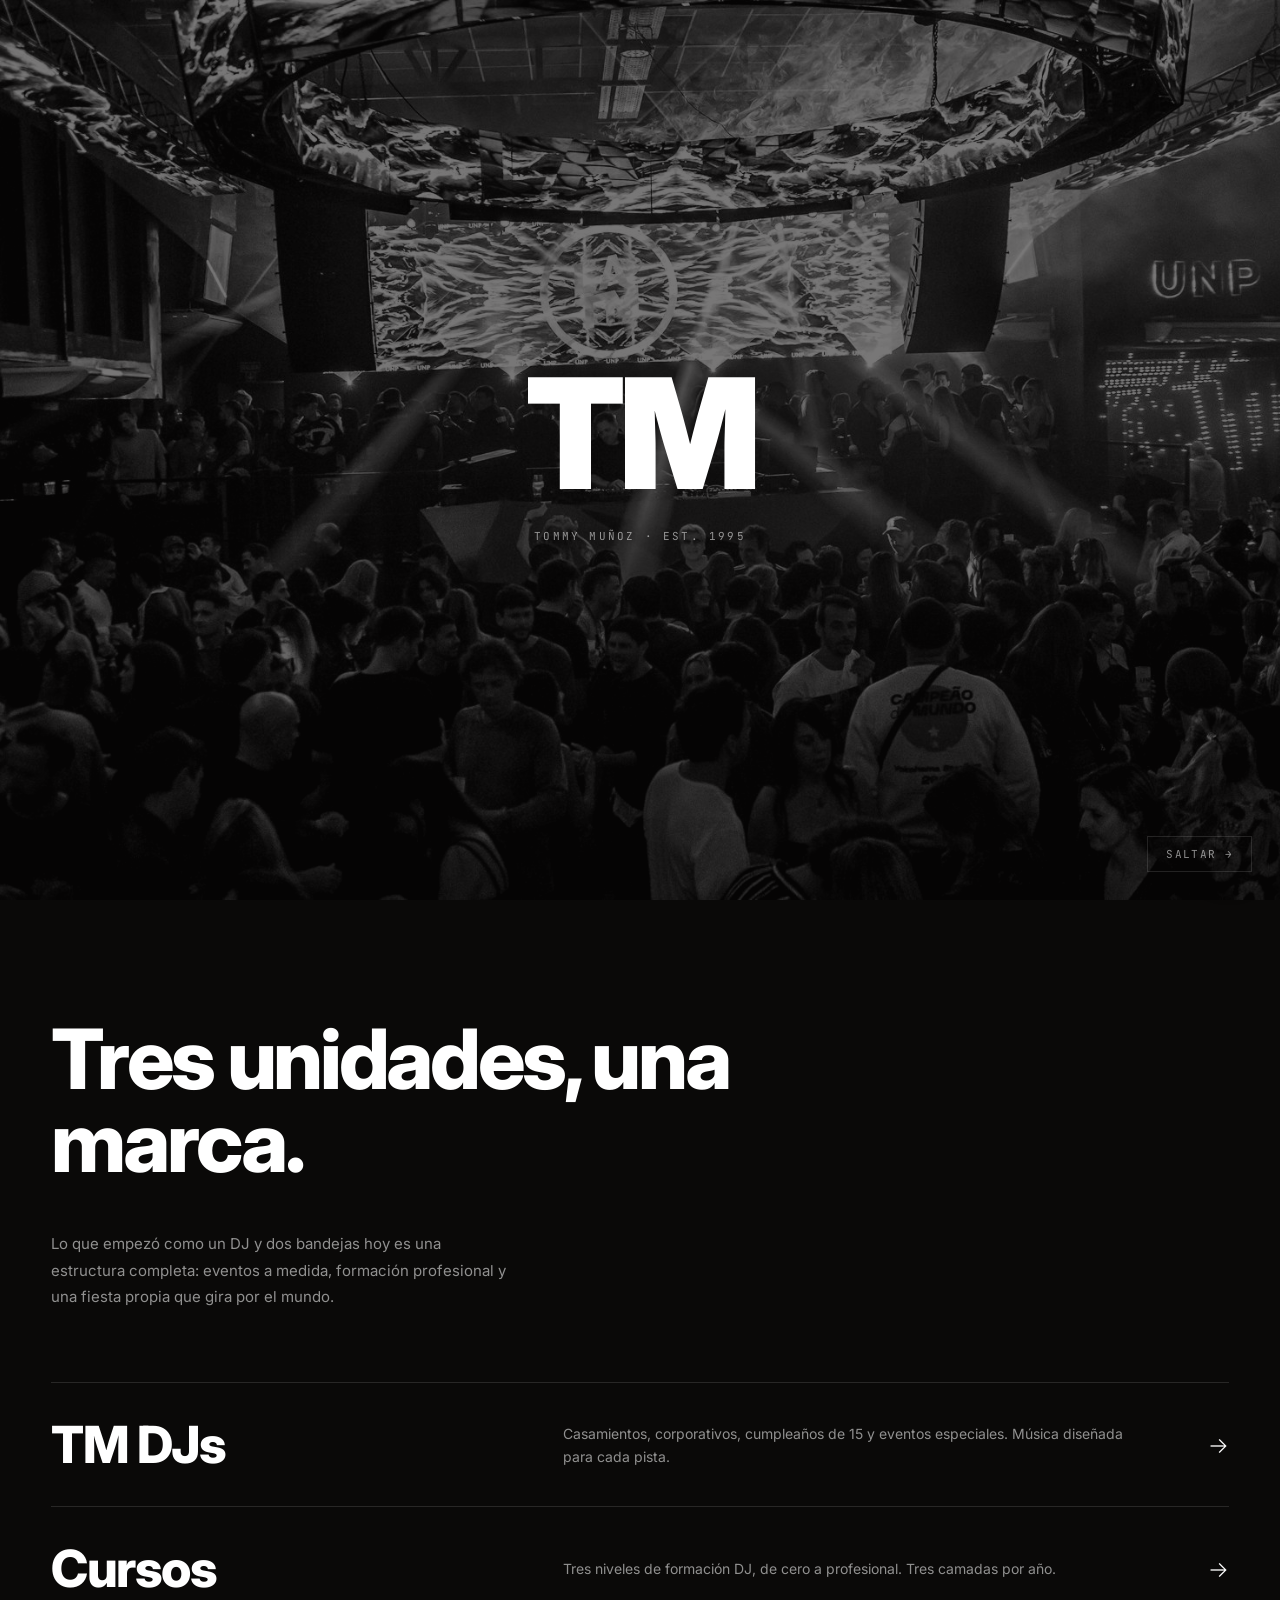
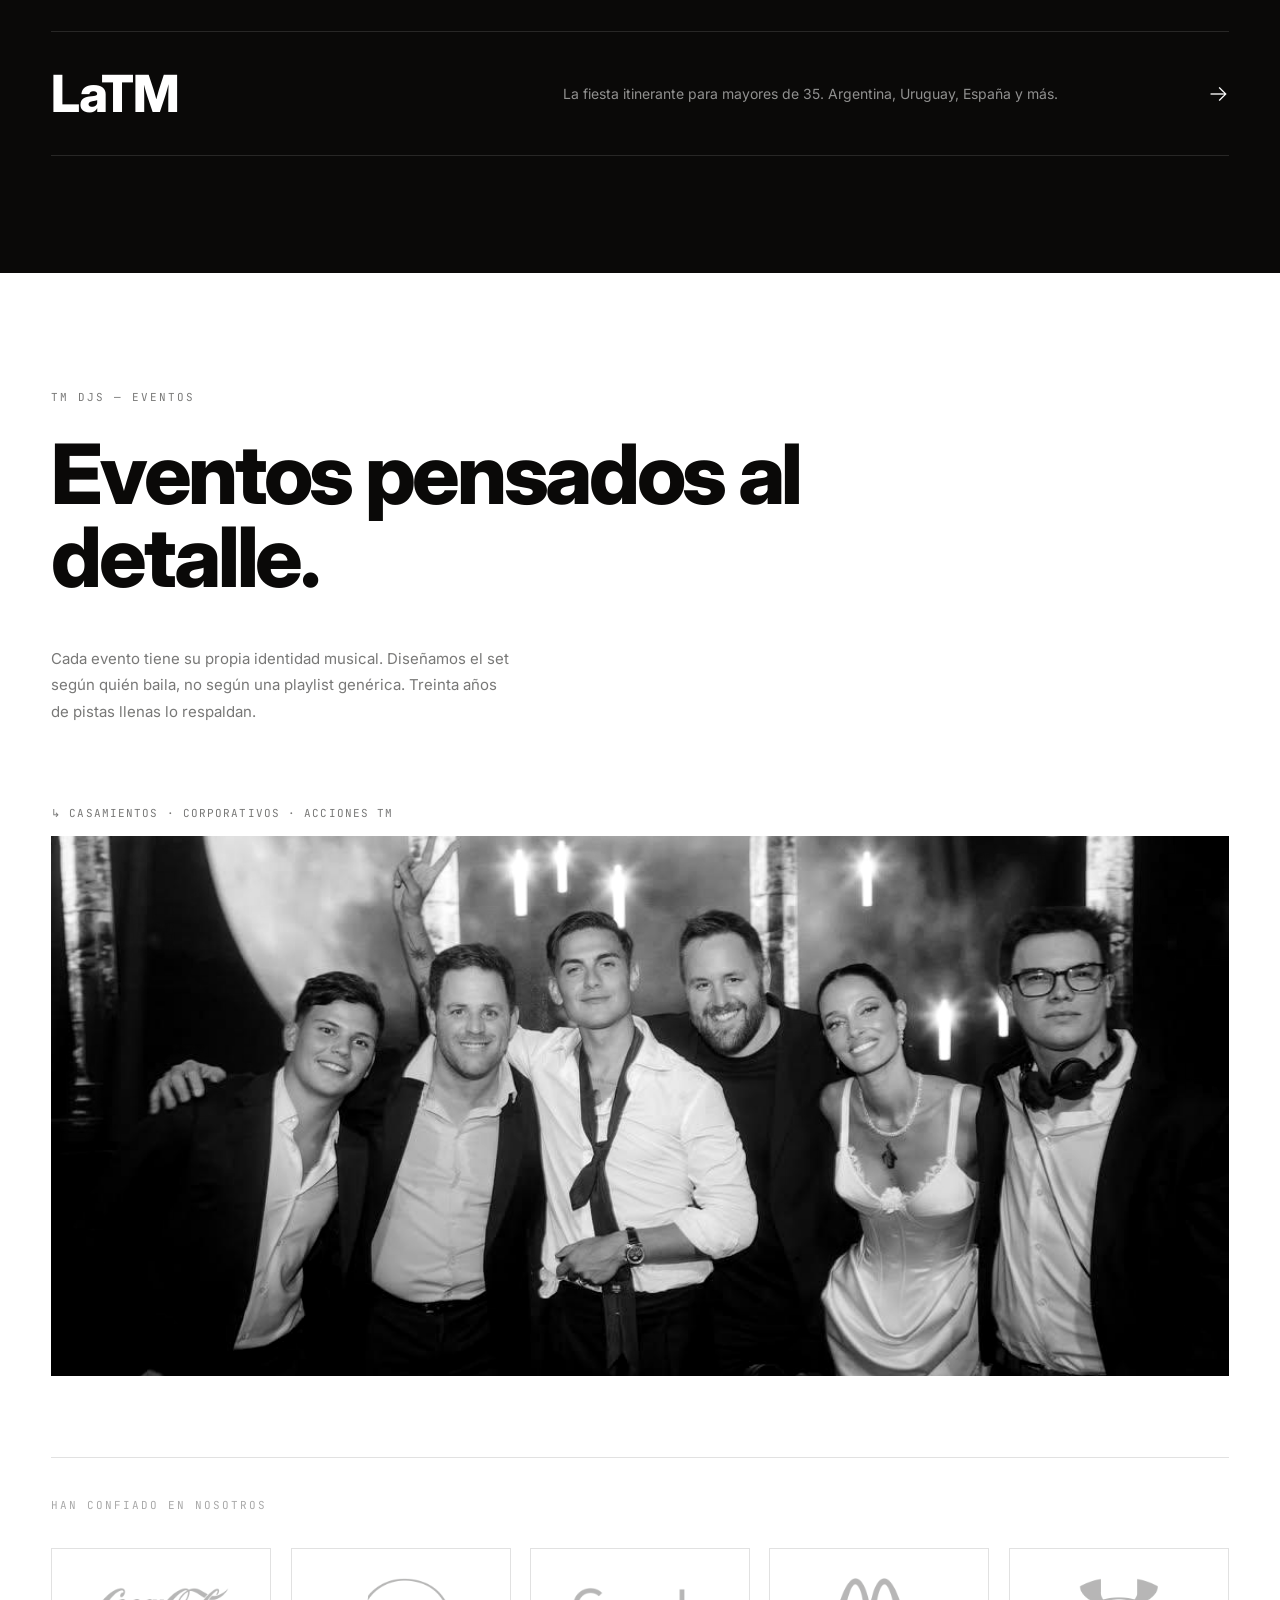
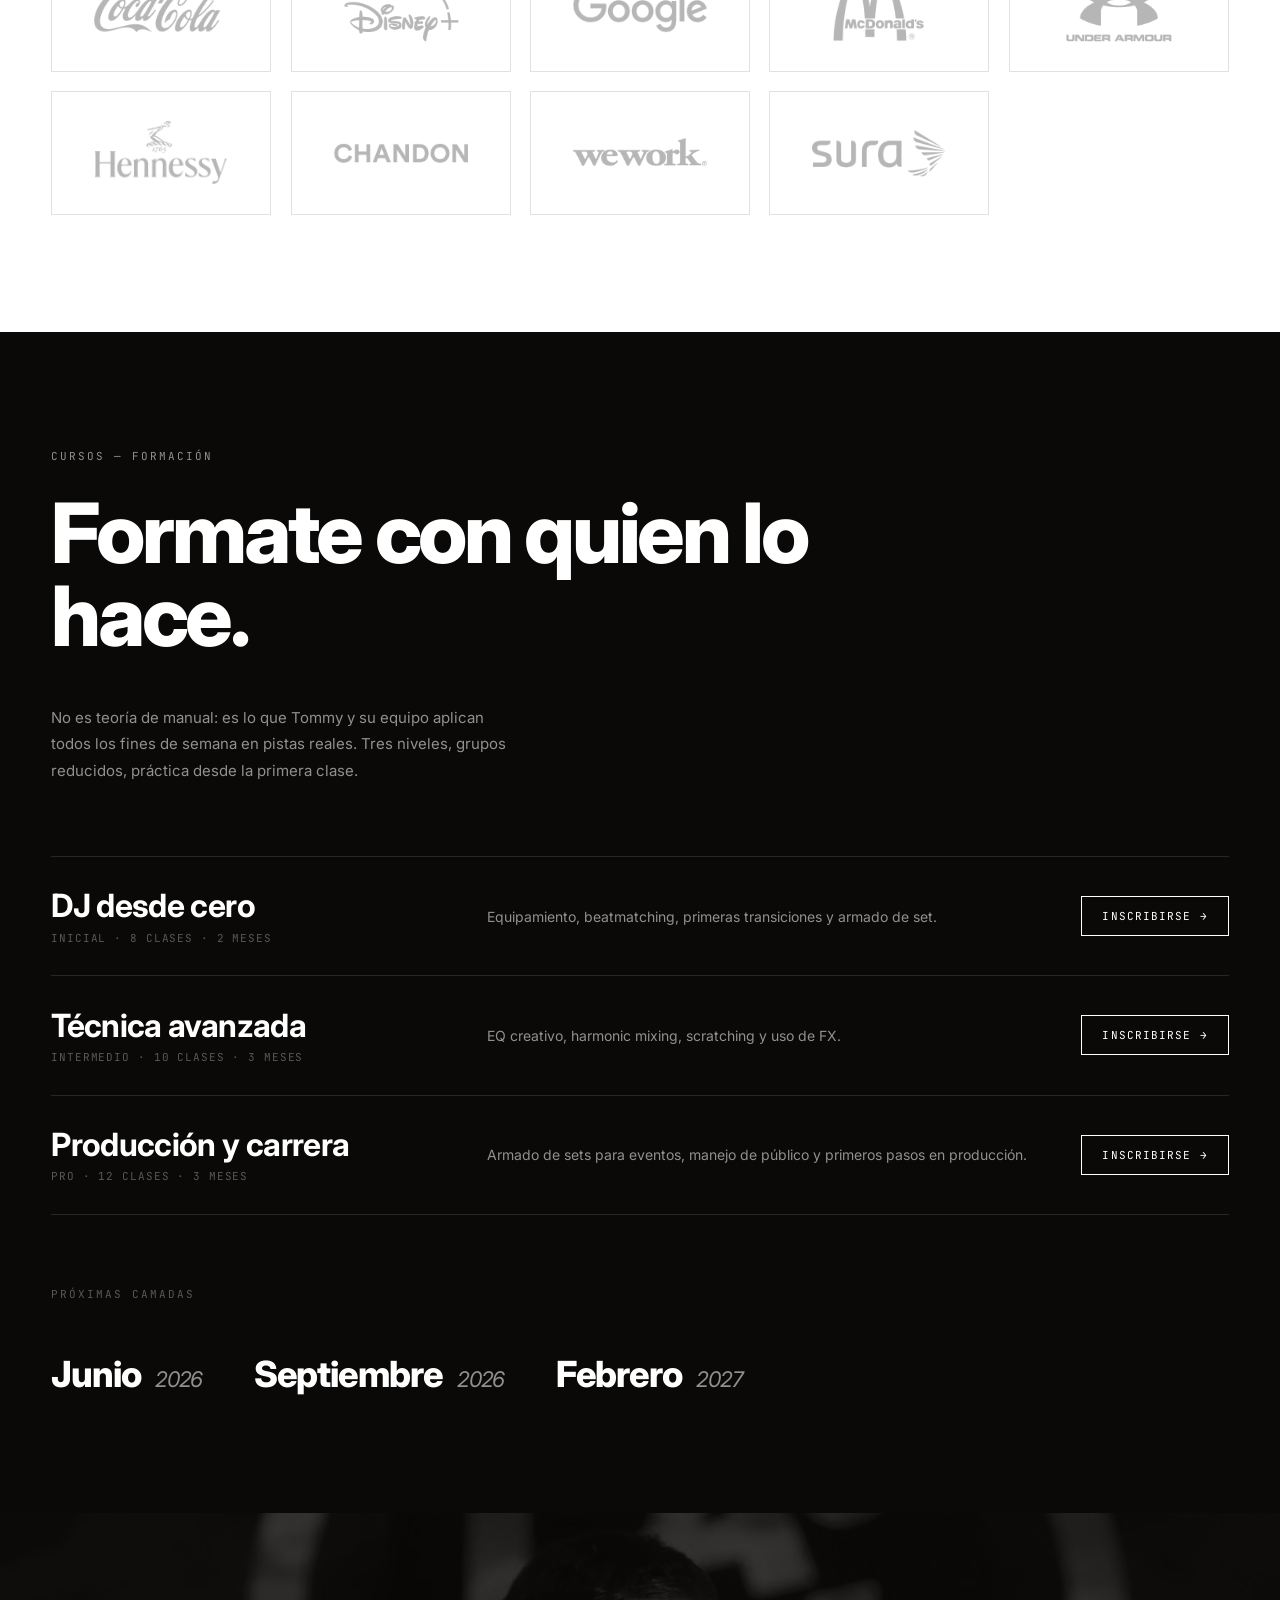
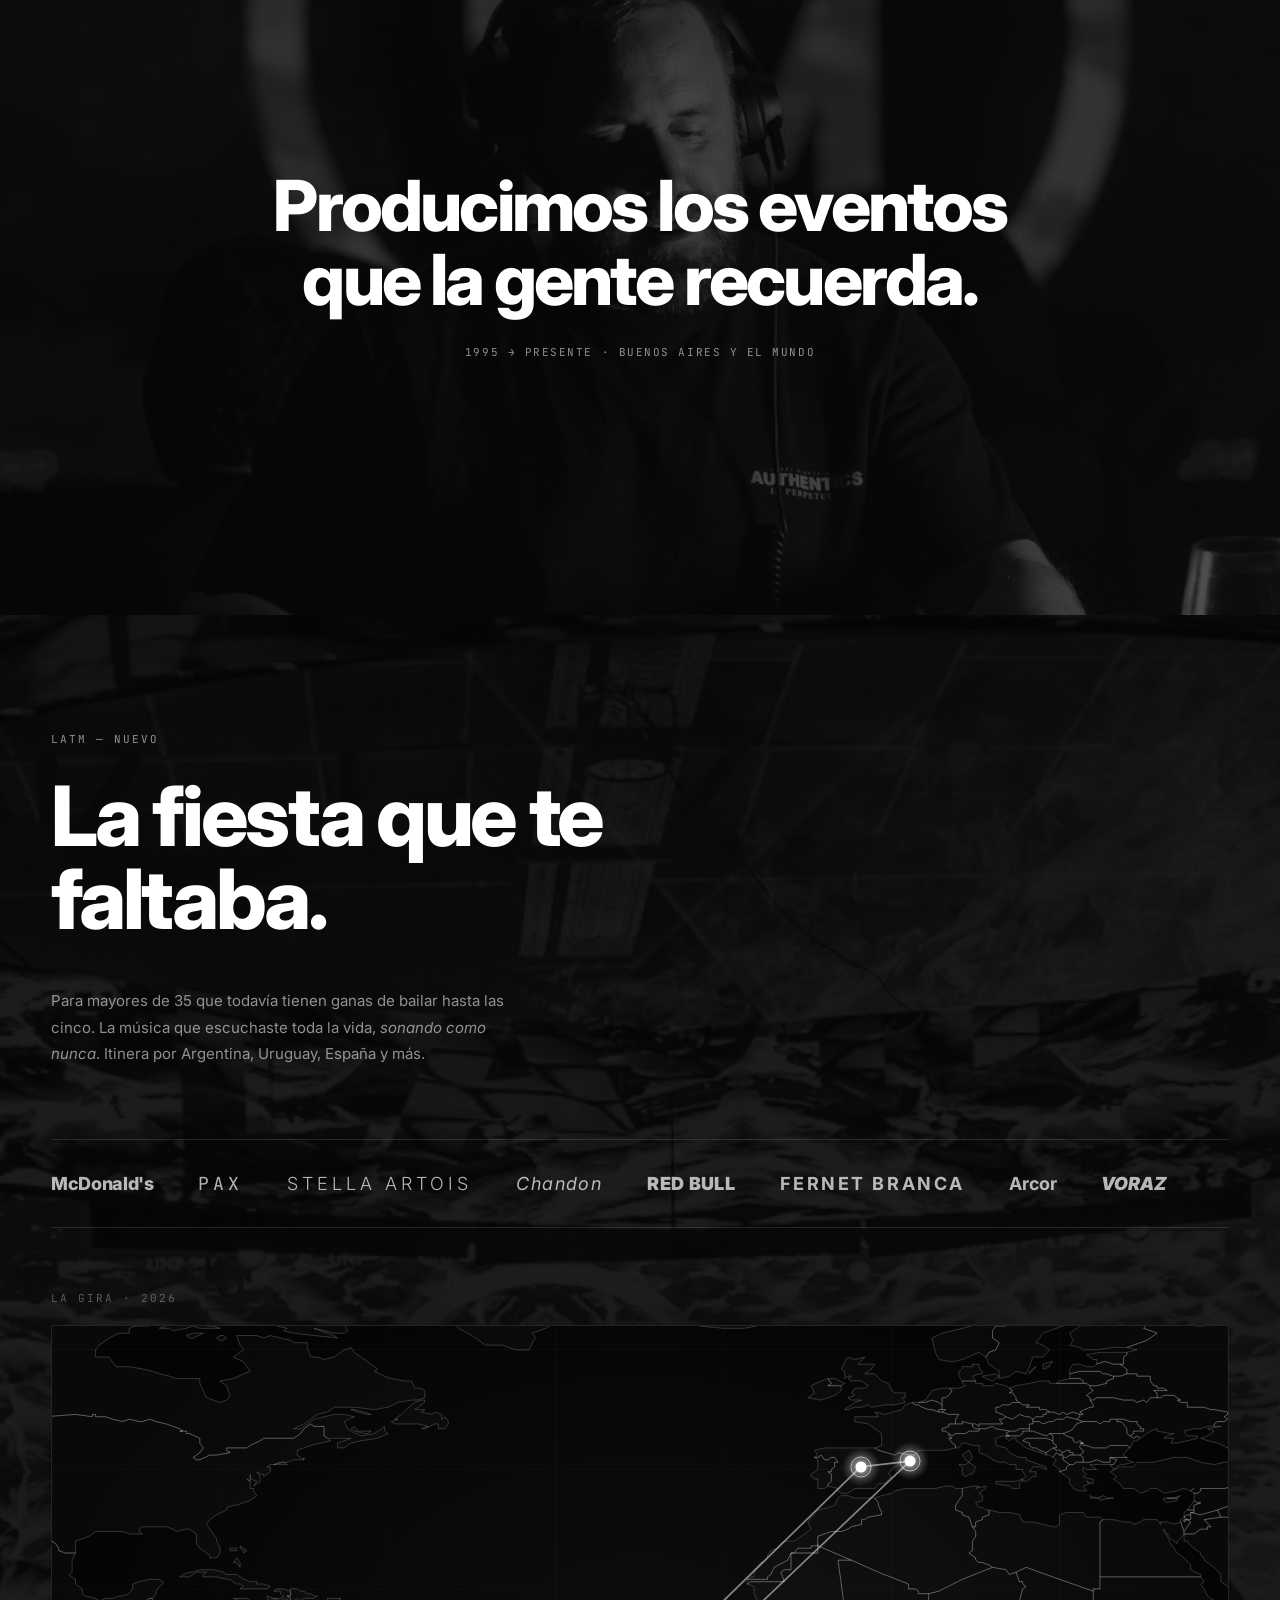
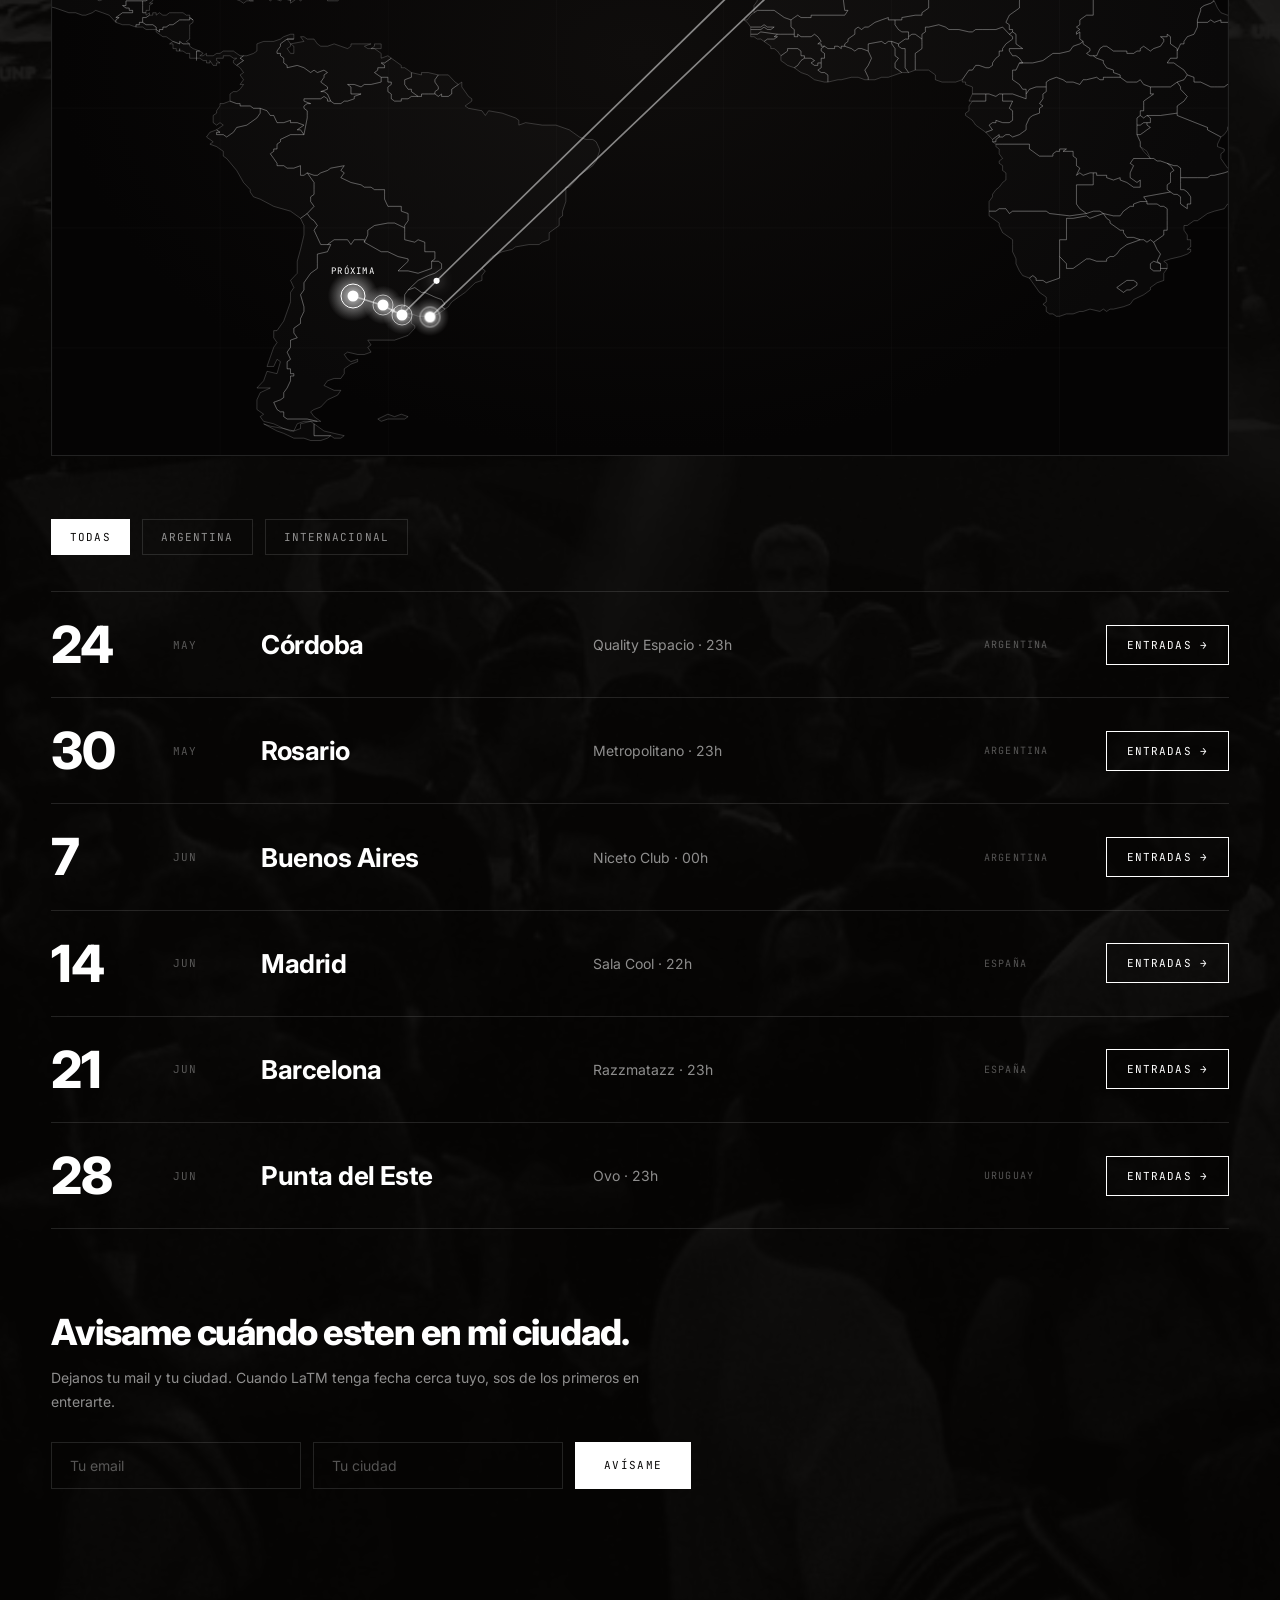
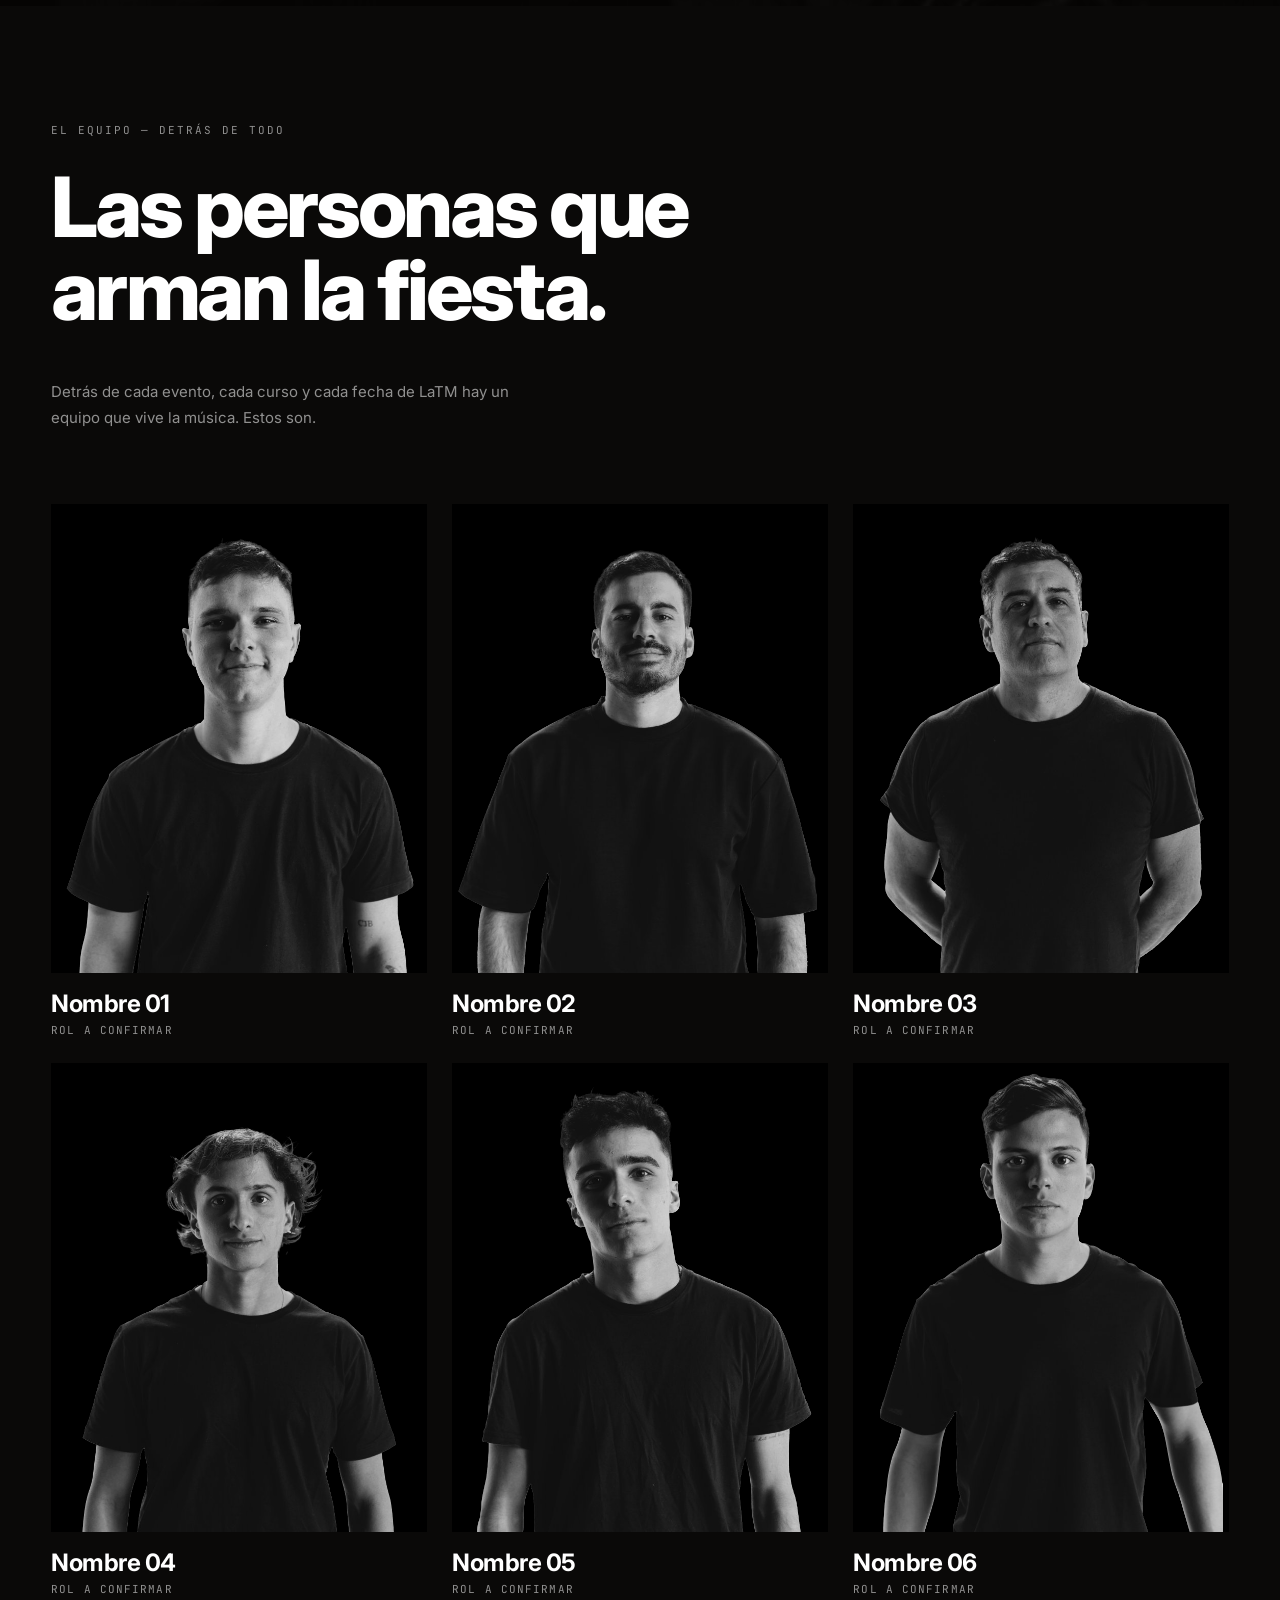
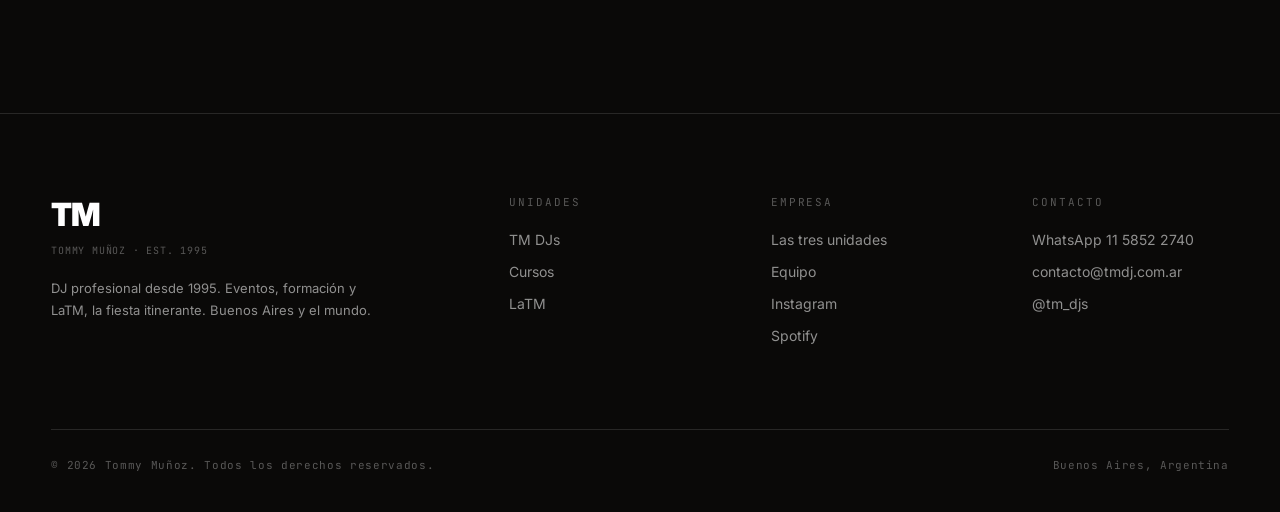
==== commit 0dbce0d8: "New index" ====
--- a/index.html
+++ b/index.html
@@ -122,34 +122,7 @@
       <p class="intro">Cada evento tiene su propia identidad musical. Diseñamos el set según quién baila, no según una playlist genérica. Treinta años de pistas llenas lo respaldan.</p>
     </div>
 
-    <div class="items-lista reveal">
-      <div class="item" data-gallery="casamientos">
-        
-        <span class="nombre">Casamientos</span>
-        <span class="det">Ceremonia, fiesta y after. Diseño musical exclusivo según el perfil de los novios.
-          <button class="ver-galeria" type="button">Ver galería · 9 →</button>
-        </span>
-        <a class="cta" href="https://wa.me/541158522740?text=Hola%2C%20quiero%20cotizar%20un%20casamiento" target="_blank" rel="noopener">COTIZAR →</a>
-      </div>
-      <div class="item">
-        
-        <span class="nombre">Corporativos<small>& Acciones TM</small></span>
-        <span class="det">Lanzamientos, activaciones de marca y eventos en venues como Bigg o River. Incluye "Be playing Disney", en partnership con Disney+ y Star+.</span>
-        <a class="cta" href="https://wa.me/541158522740?text=Hola%2C%20quiero%20cotizar%20un%20evento%20corporativo" target="_blank" rel="noopener">COTIZAR →</a>
-      </div>
-      <div class="item">
-        
-        <span class="nombre">Cumpleaños 15</span>
-        <span class="det">DJs jóvenes, repertorio actualizado y coordinación total con la producción del evento.</span>
-        <a class="cta" href="https://wa.me/541158522740?text=Hola%2C%20quiero%20cotizar%20un%20cumplea%C3%B1os%20de%2015" target="_blank" rel="noopener">COTIZAR →</a>
-      </div>
-      <div class="item">
-        
-        <span class="nombre">Especiales</span>
-        <span class="det">Bodas internacionales, eventos privados, festivales y producciones a medida.</span>
-        <a class="cta" href="https://wa.me/541158522740?text=Hola%2C%20quiero%20cotizar%20un%20evento%20especial" target="_blank" rel="noopener">COTIZAR →</a>
-      </div>
-    </div>
+    <div id="capitulos"></div>
 
     <div class="visual reveal">
       <p class="label">↳ Casamientos · Corporativos · Acciones TM</p>
--- a/css/style.css
+++ b/css/style.css
@@ -1157,8 +1157,9 @@
      RESPONSIVE
      ============================================================ */
   @media (max-width: 920px) {
-    .item { grid-template-columns: 1fr auto; }
-    .item .det { display: none; }
+    .item { grid-template-columns: 1fr; gap: 14px 0; }
+    .item .det { display: block; }
+    .item .cta { justify-self: start; }
 
     .unidad { grid-template-columns: 1fr 40px; }
     .unidad .det { display: none; }
@@ -1207,6 +1208,12 @@
     .aviso .campos { flex-direction: column; }
     .aviso button { width: 100%; }
 
+    /* Mapa: en mobile es visual (ruta + luces). La interacción va por la
+       lista de fechas de abajo, porque los puntos quedan muy juntos para tocar. */
+    .mapa-wrap .mk { pointer-events: none; }
+    .mapa-wrap .card { display: none; }
+    .mapa-wrap .mk .tag { font-size: 8px; top: -22px; }
+
     .footer .grid { grid-template-columns: 1fr; }
   }
 
@@ -1228,8 +1235,7 @@
 .mapa-wrap .grat { stroke: rgba(255,255,255,.05); stroke-width: .5; vector-effect: non-scaling-stroke; fill: none; }
 .mapa-wrap .land { fill: rgba(255,255,255,.018); stroke: rgba(255,255,255,.3); stroke-width: .6; vector-effect: non-scaling-stroke; }
 .mapa-wrap .route {
-  fill: none; stroke: rgba(255,255,255,.5); stroke-width: 1.2; vector-effect: non-scaling-stroke;
-  stroke-dasharray: 1; stroke-dashoffset: 1; animation: mapa-draw 3.2s var(--ease) .4s forwards;
+  fill: none; stroke: rgba(255,255,255,.5); stroke-width: 1.4;
 }
 @keyframes mapa-draw { to { stroke-dashoffset: 0; } }
 .mapa-wrap .comet { fill: #fff; filter: drop-shadow(0 0 6px rgba(255,255,255,.9)); }
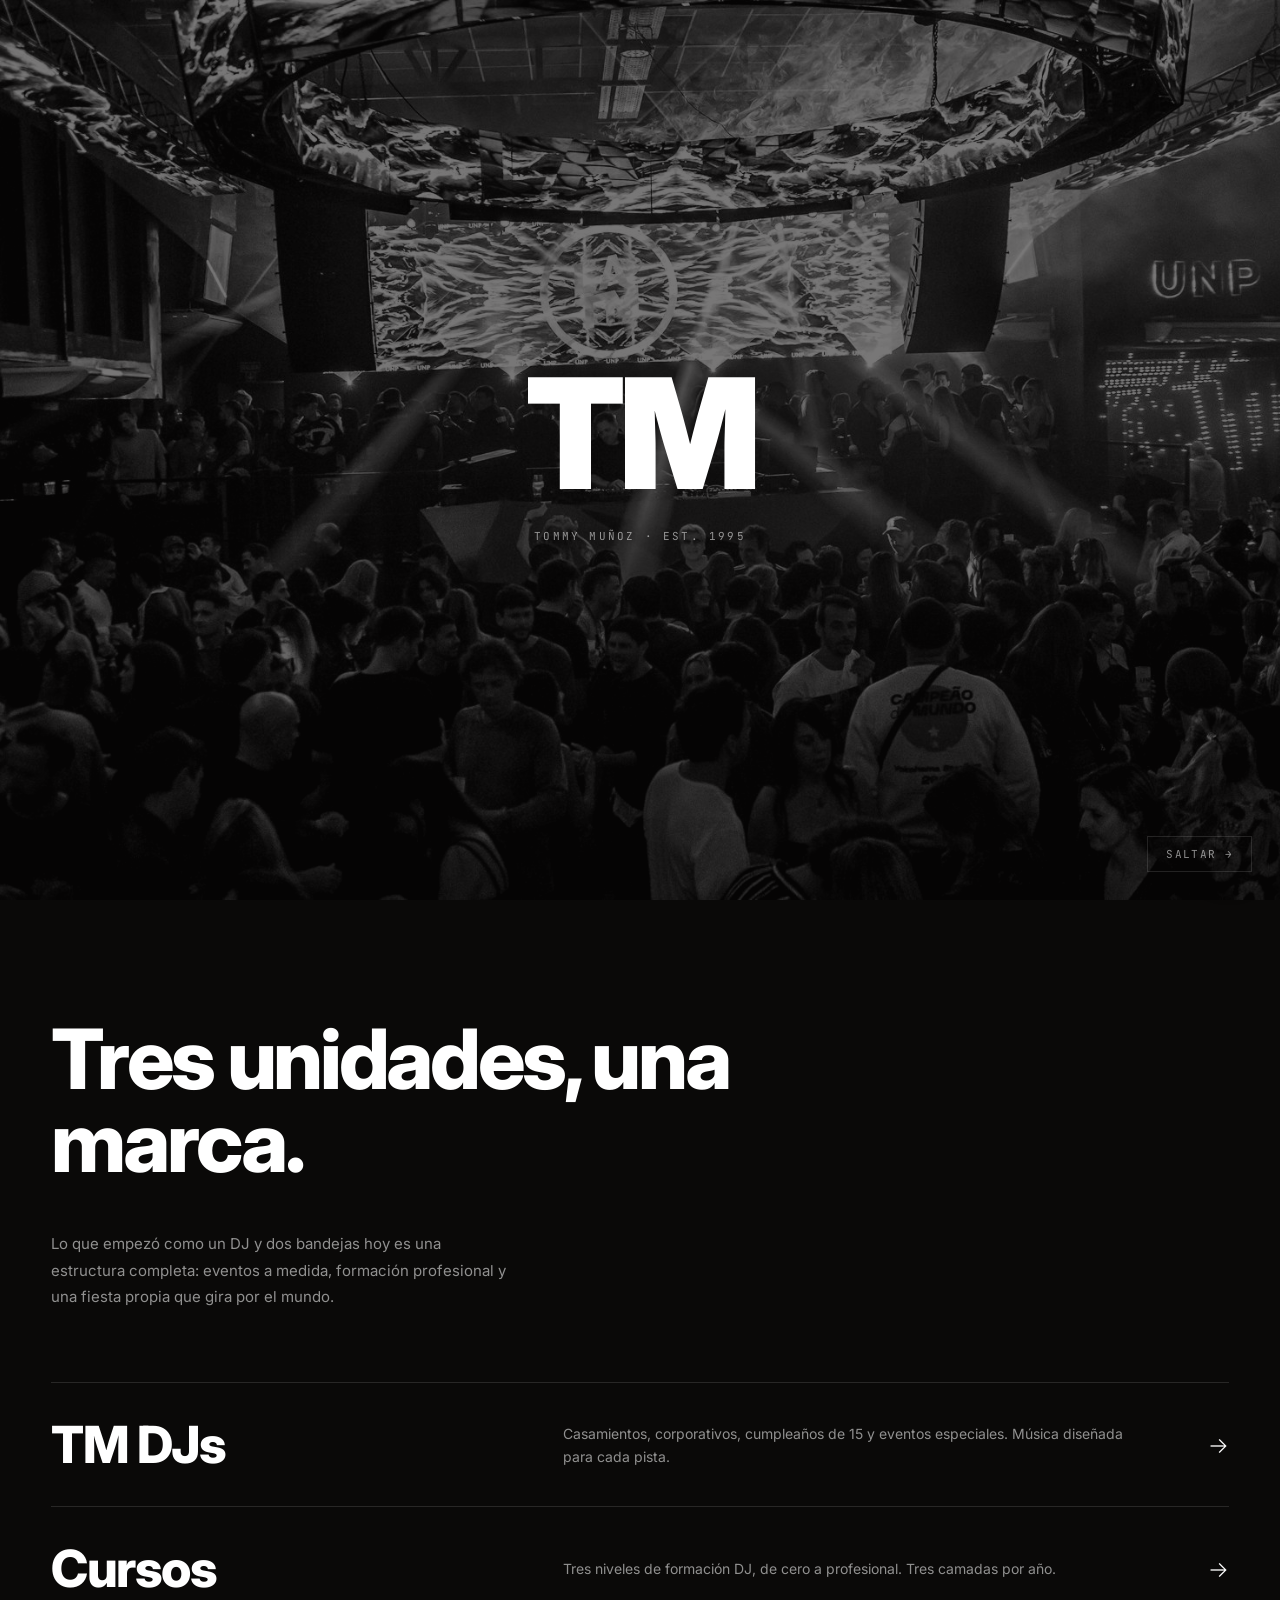
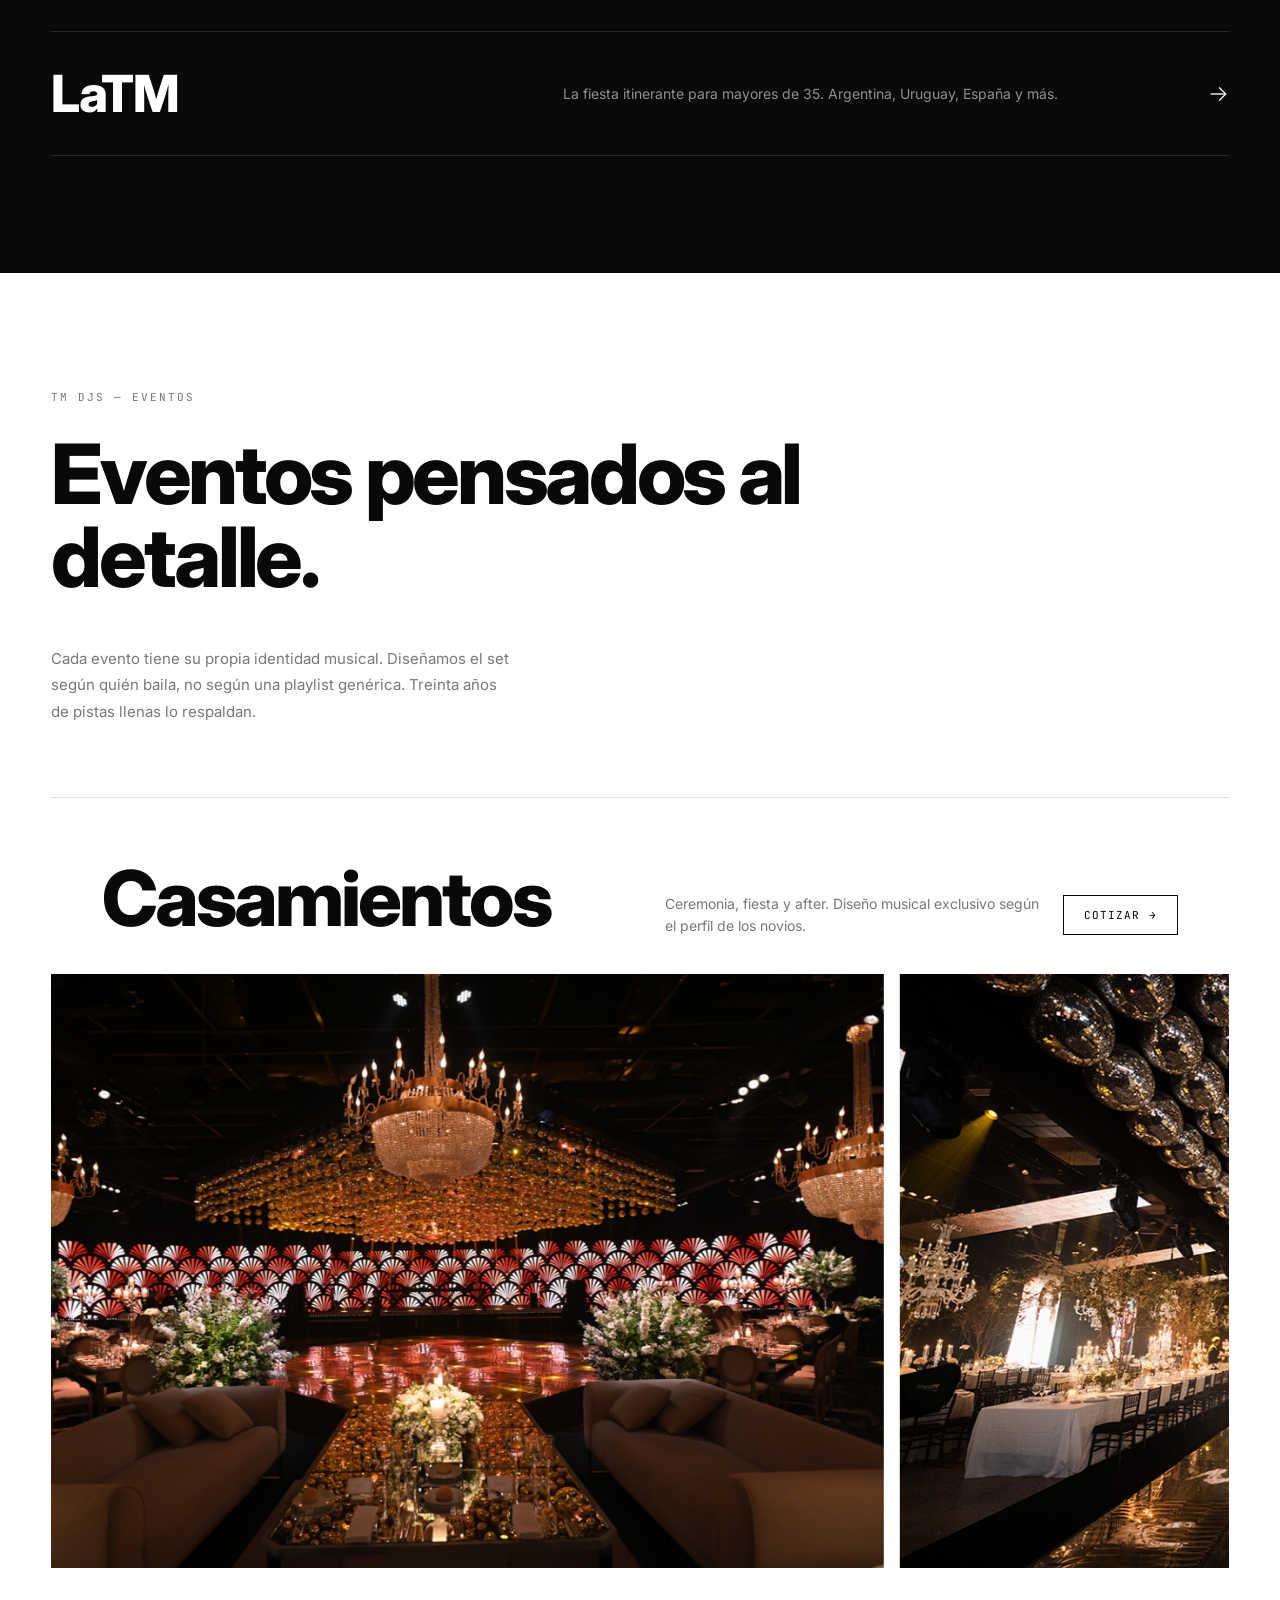
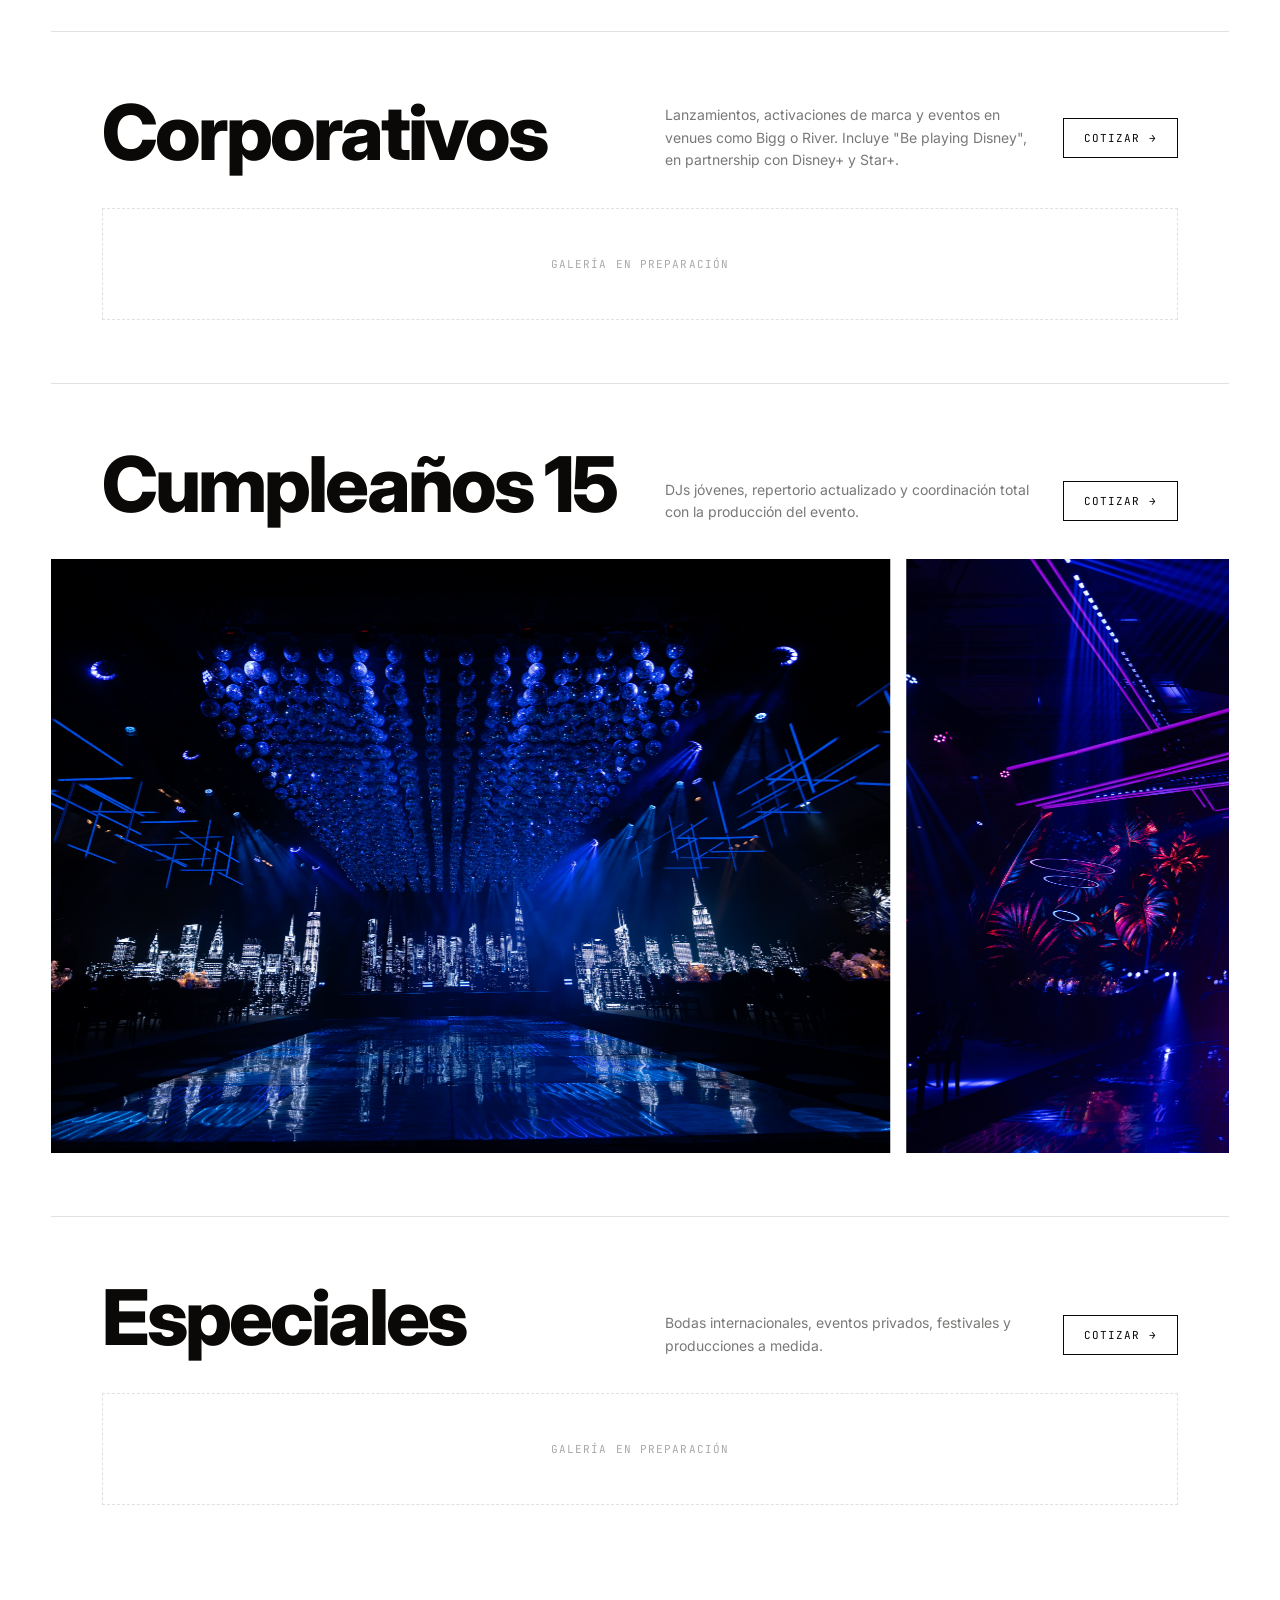
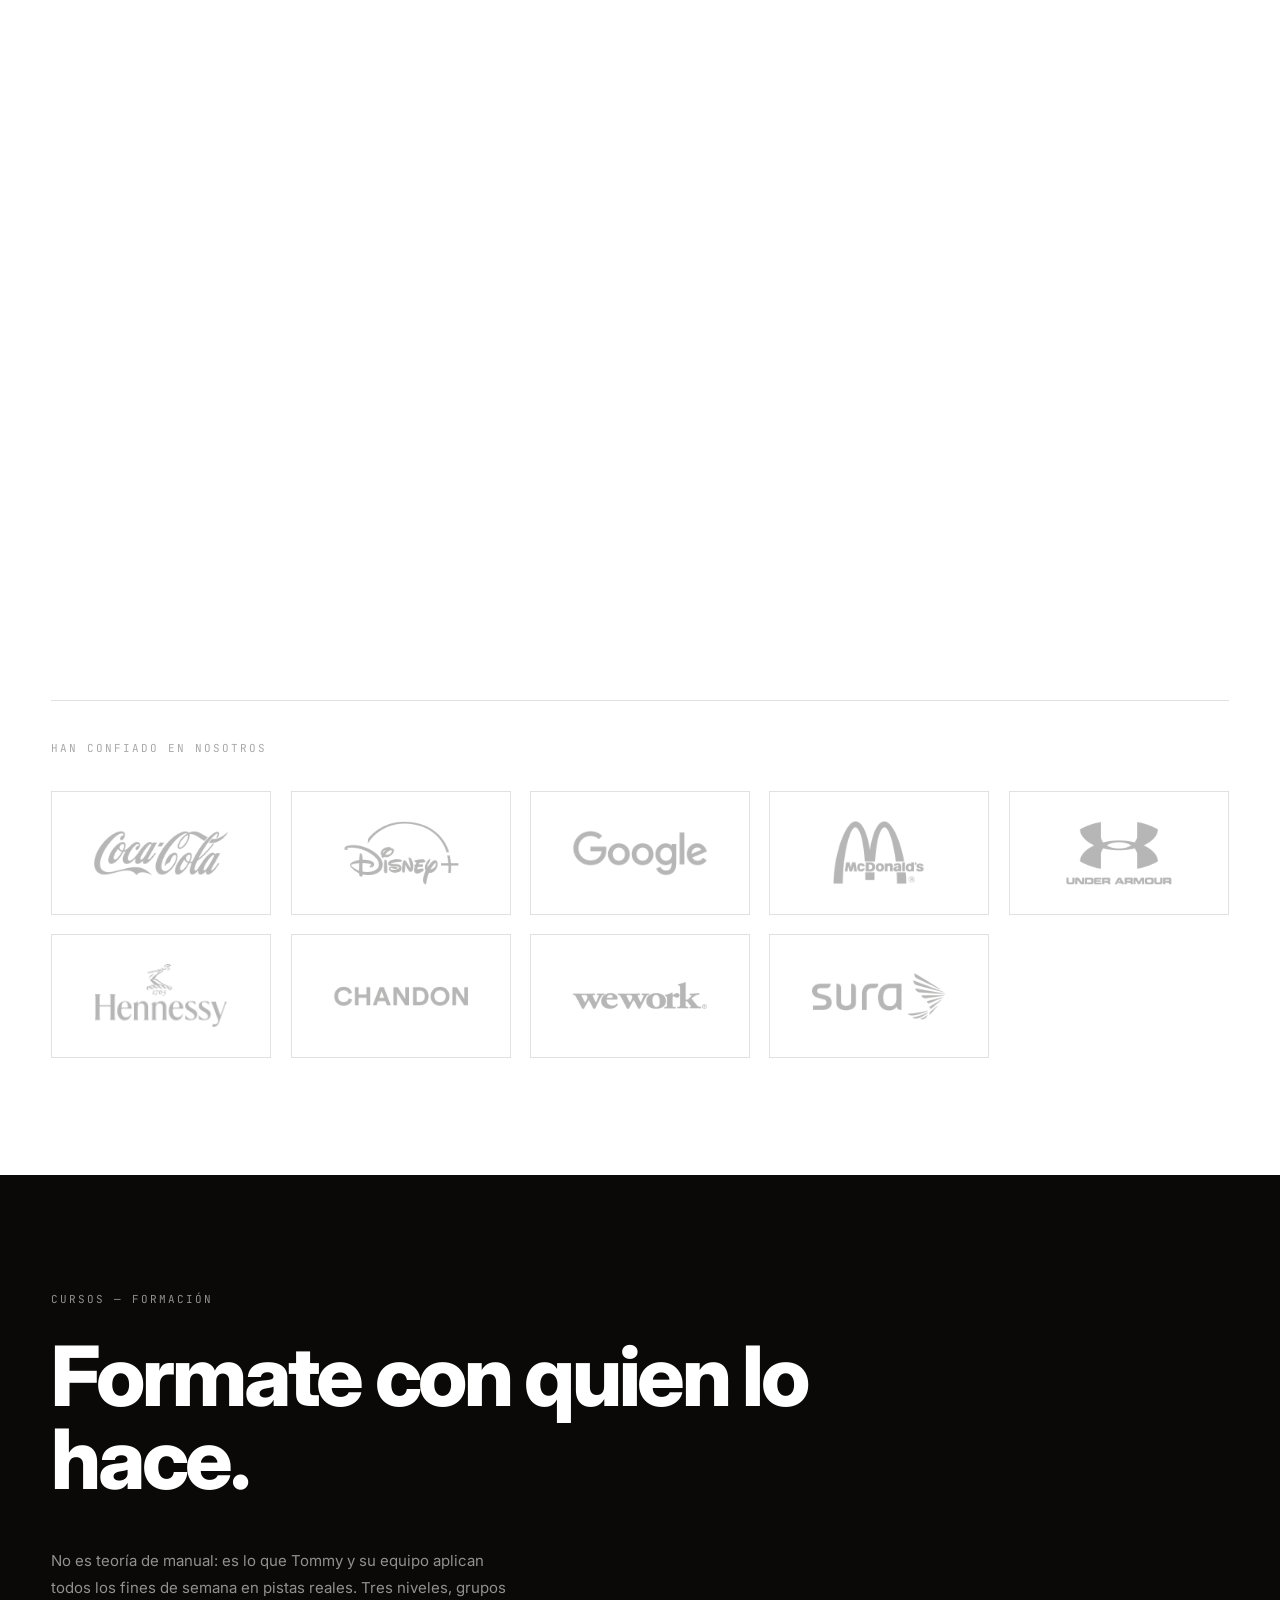
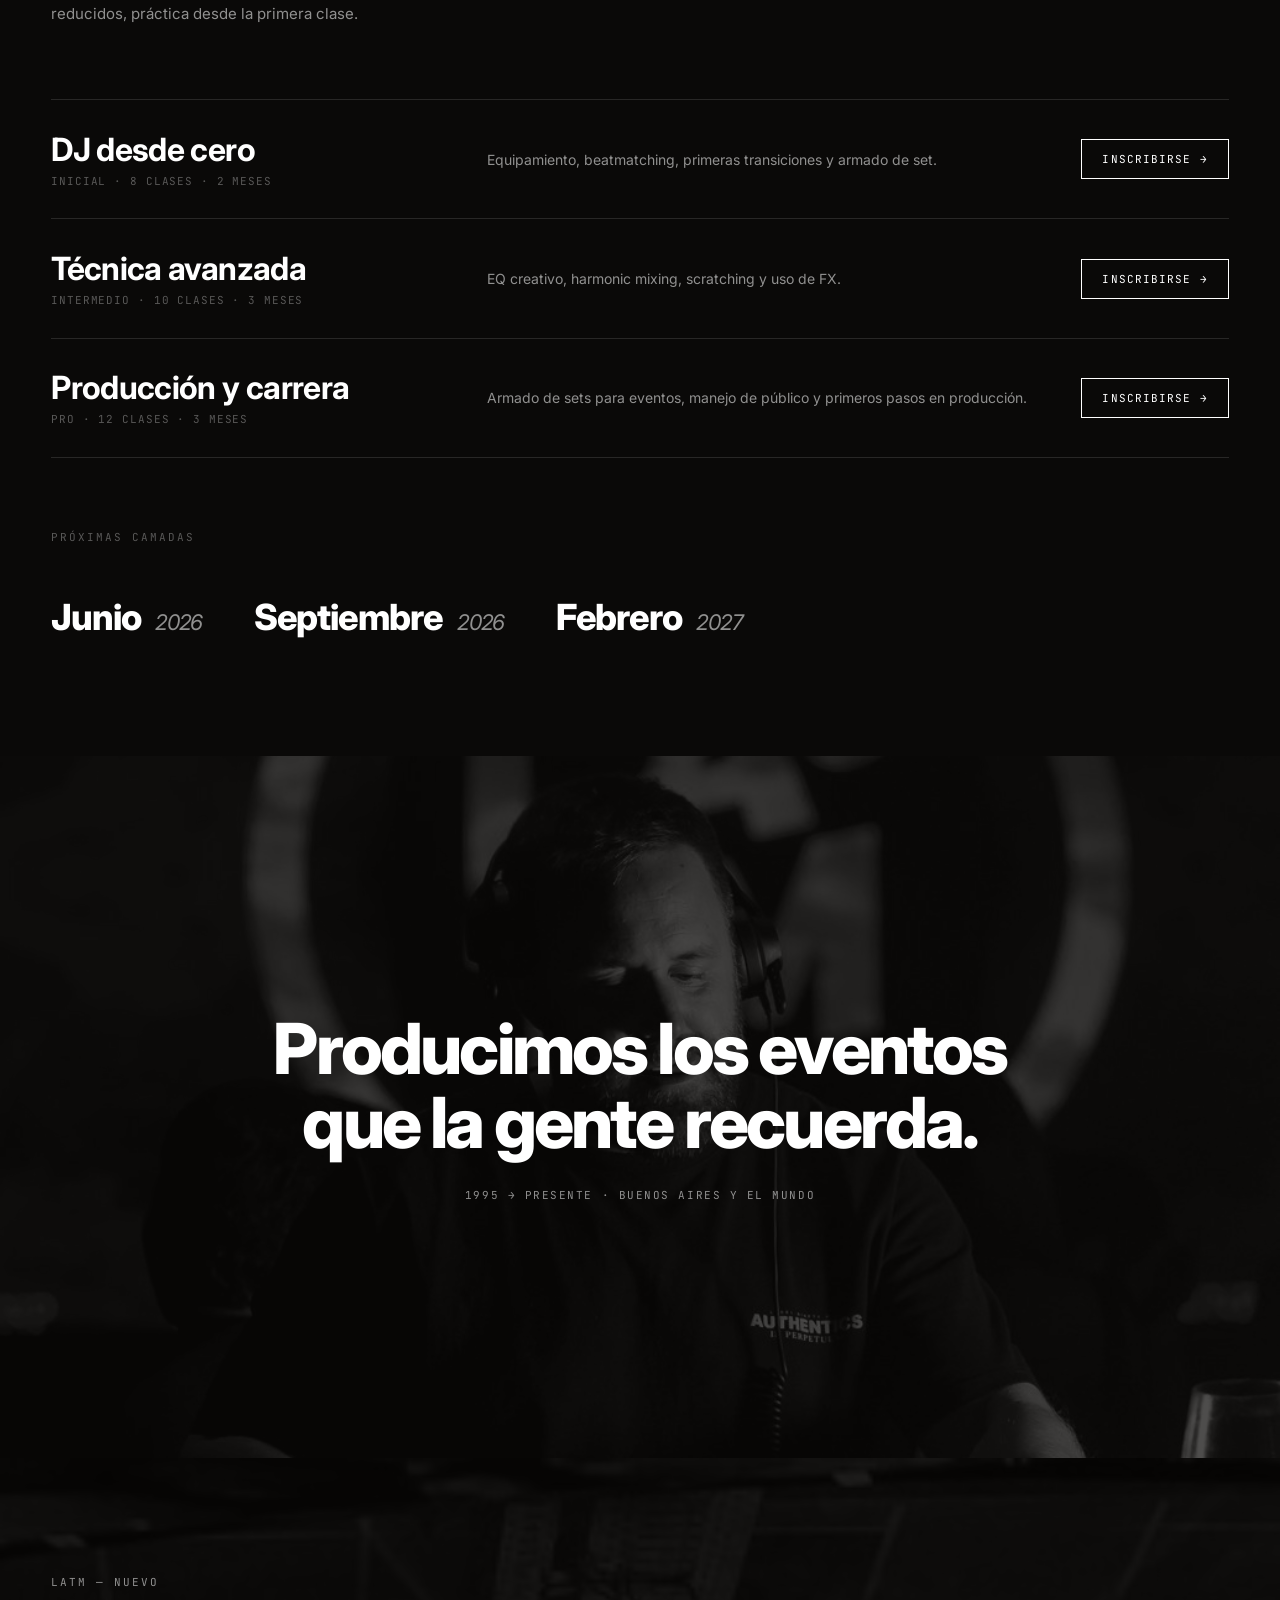
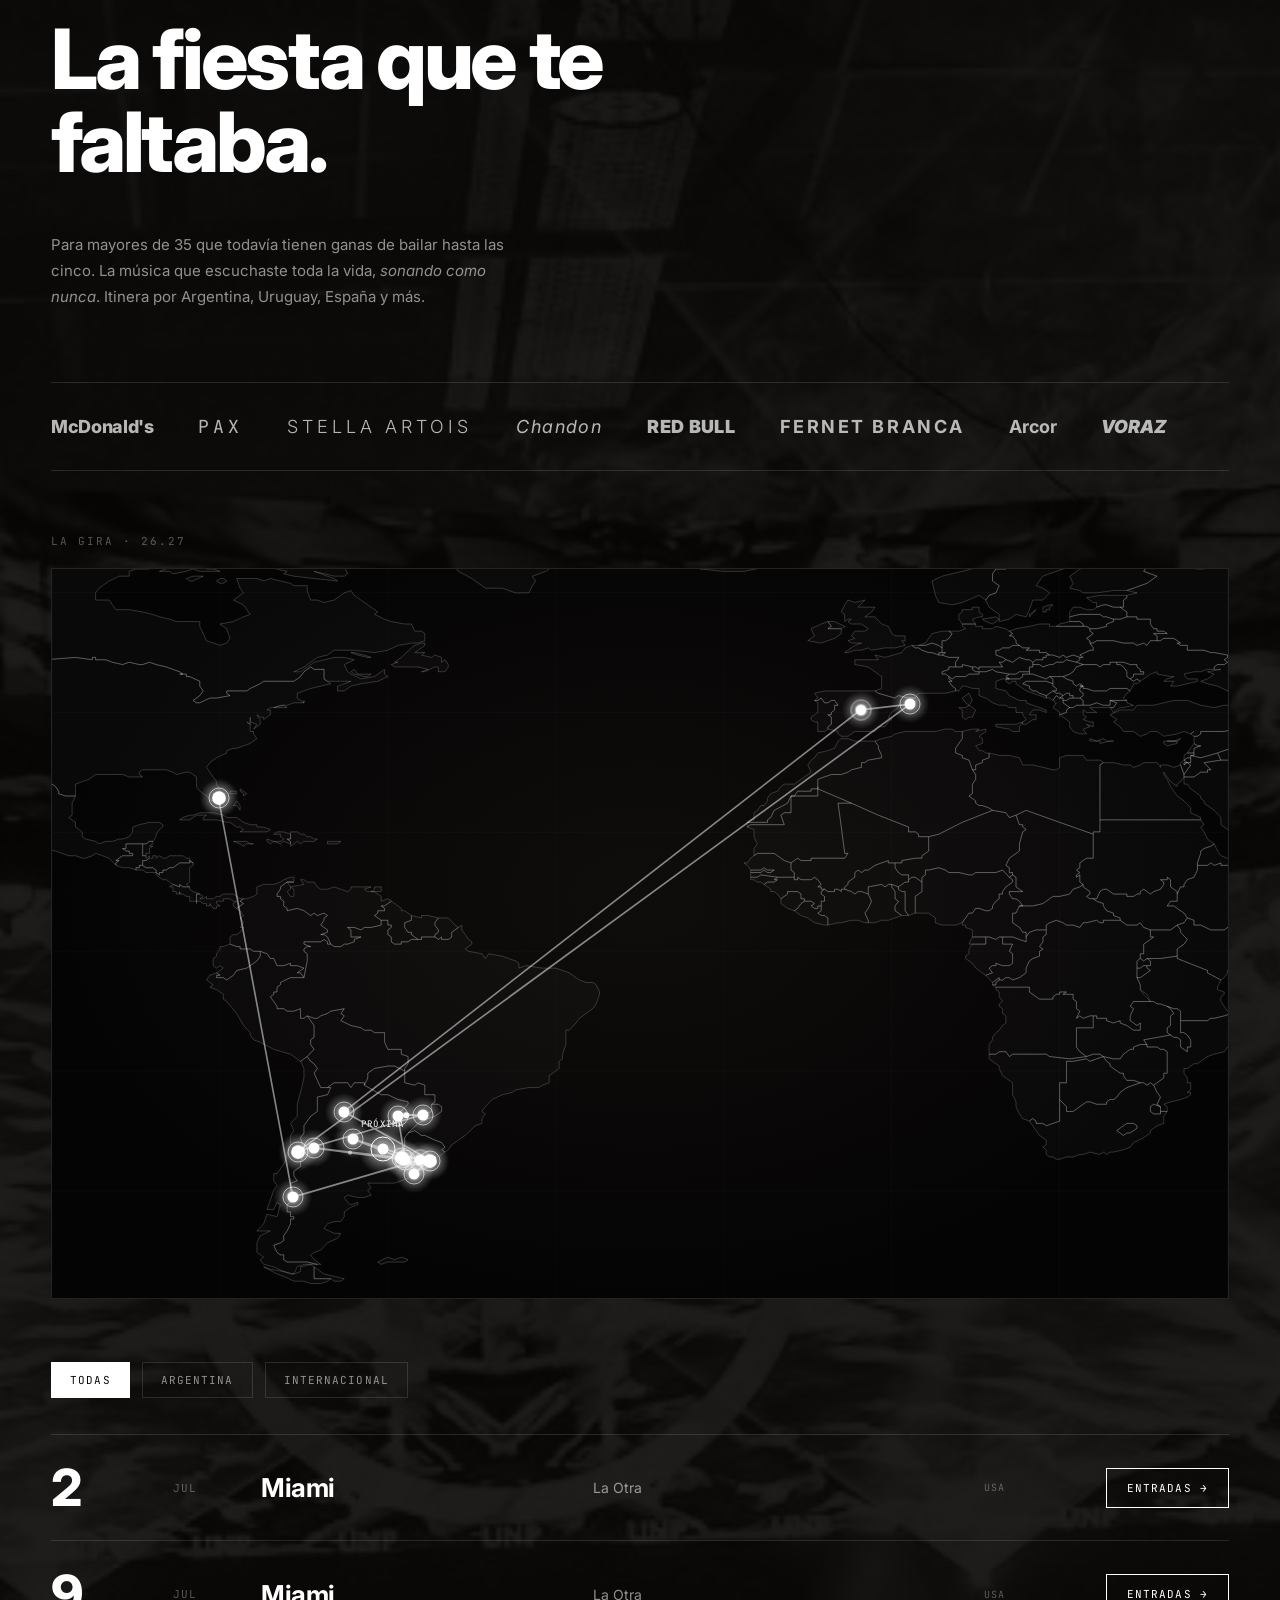
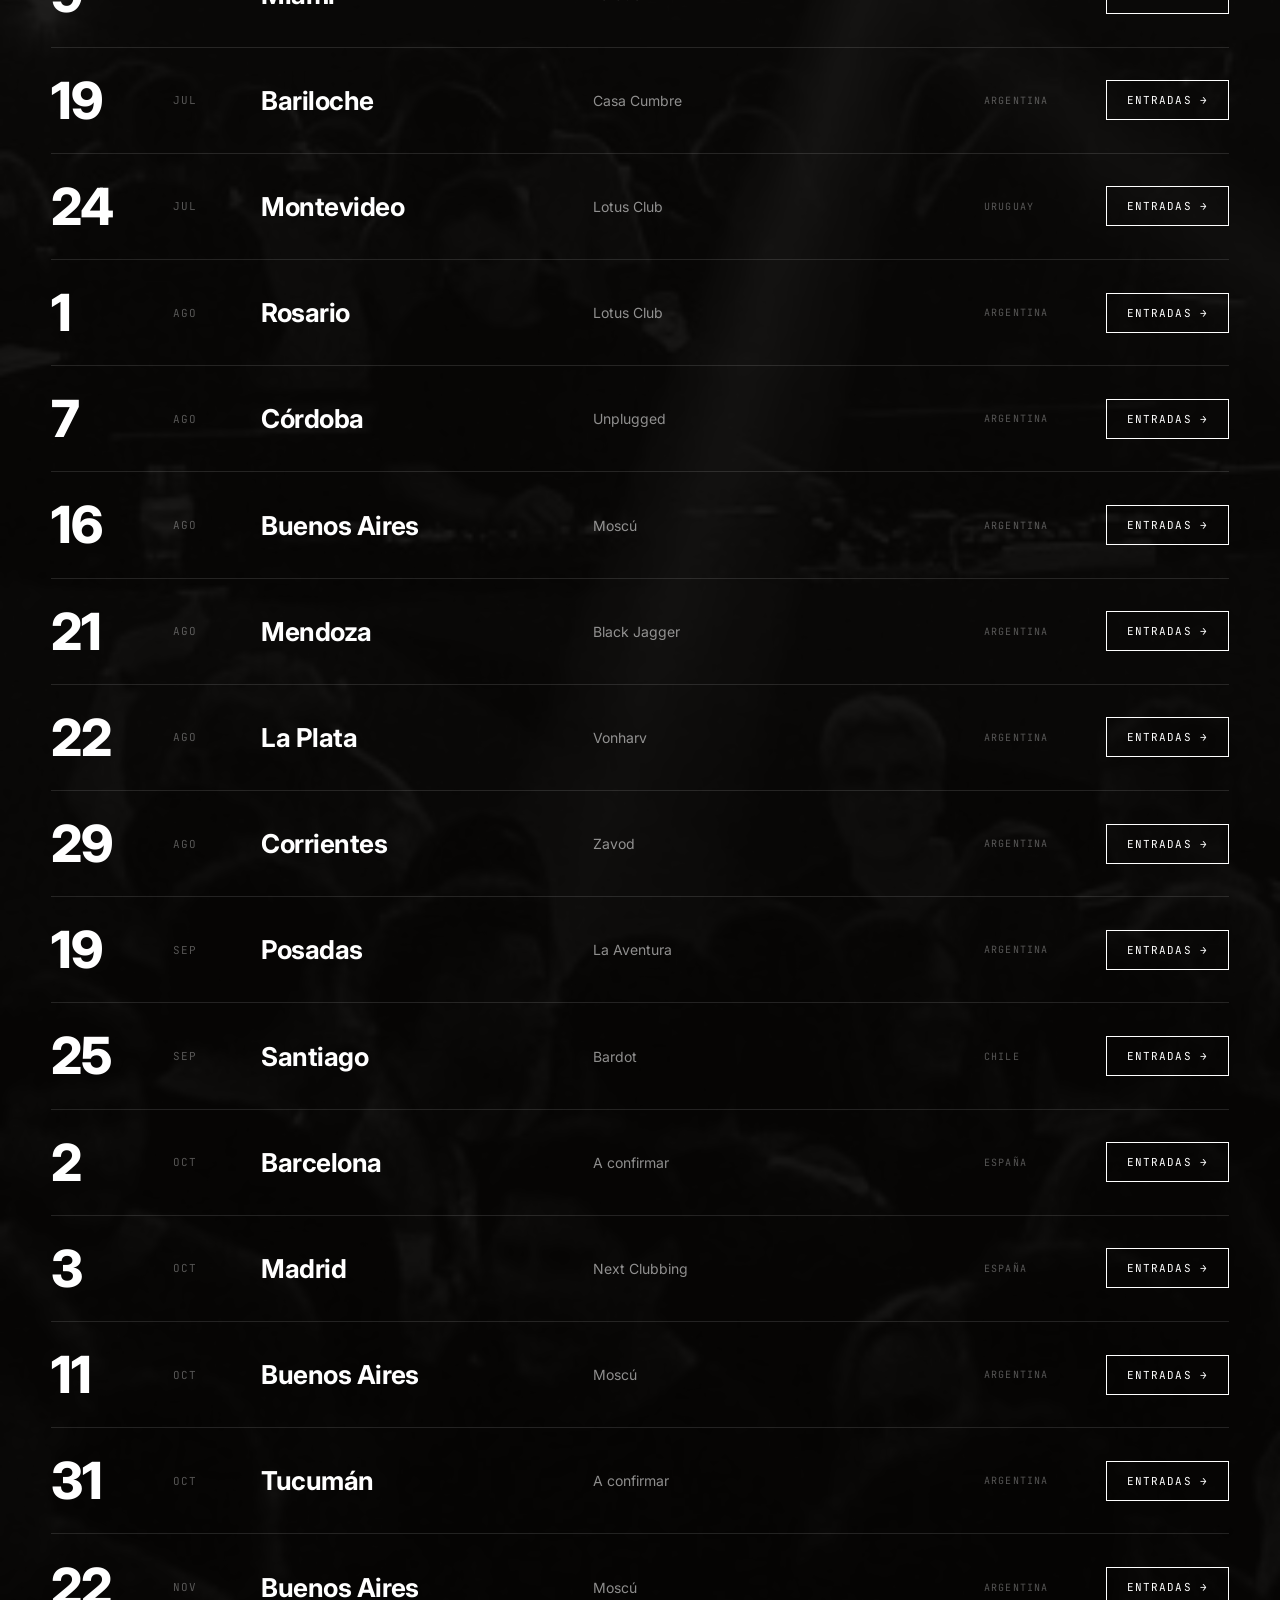
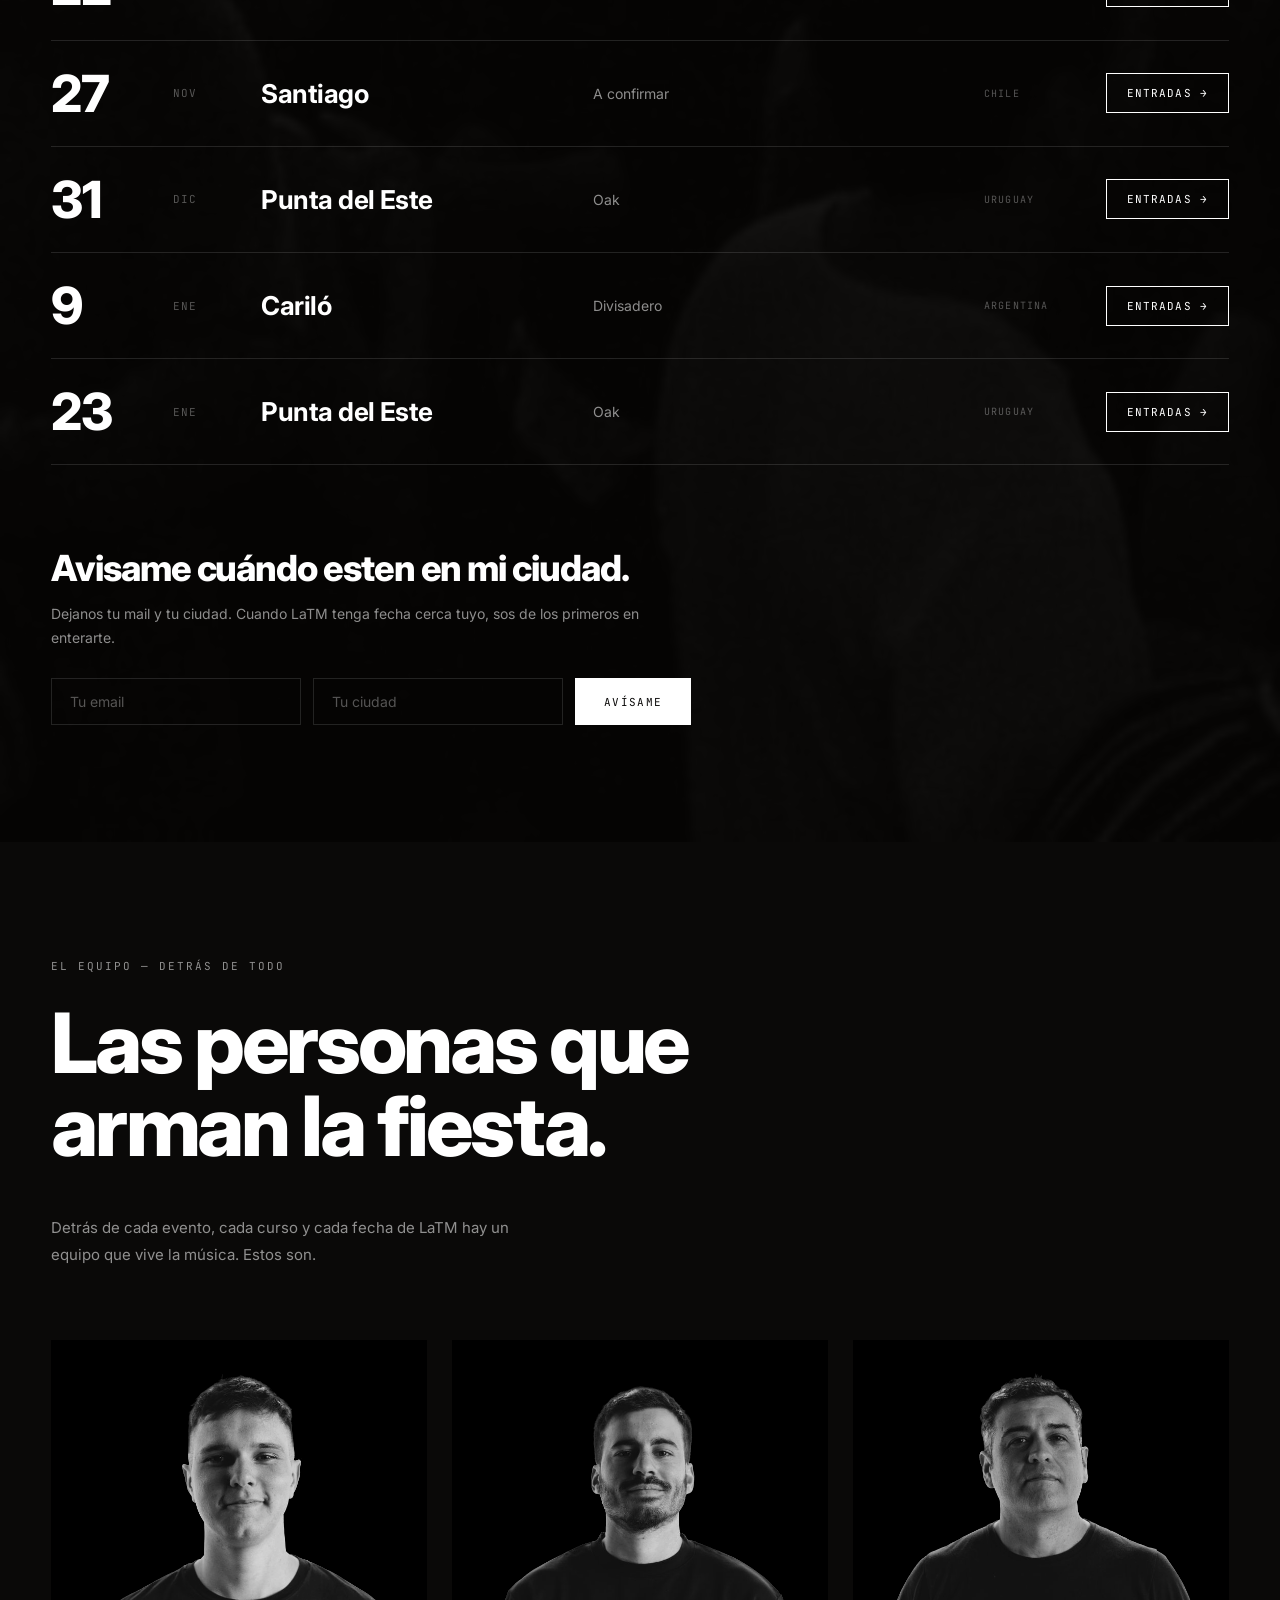
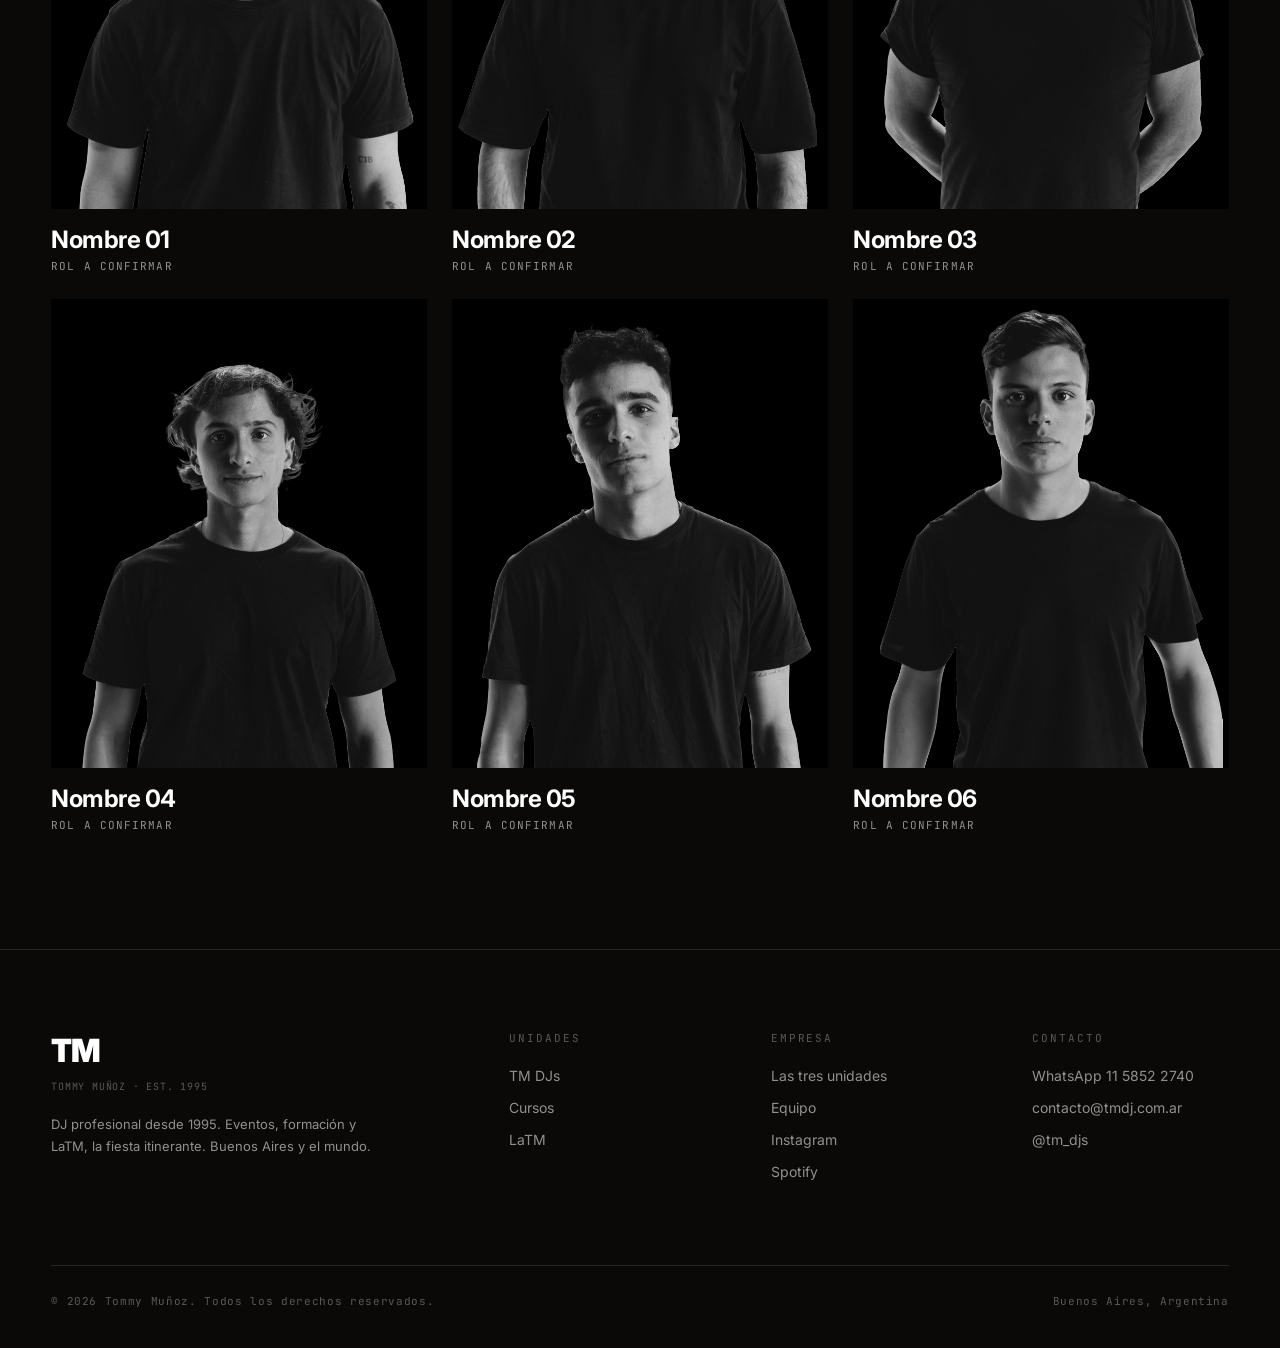
==== commit a6148828: "Update event details and year in index.html" ====
--- a/index.html
+++ b/index.html
@@ -32,7 +32,7 @@
 <div class="stickybar">
   <div class="fecha">
     <span class="dot"></span>
-    <span><strong>LaTM</strong> — Próxima <span class="ocultar-mobile">· Córdoba · sáb 24 may</span></span>
+    <span><strong>LaTM</strong> — Próxima <span class="ocultar-mobile">· Rosario · sáb 1 ago</span></span>
   </div>
   <a href="#latm" class="verfechas">Ver fechas →</a>
 </div>
@@ -223,7 +223,7 @@
     </div>
 
     <div class="latm-mapa reveal">
-      <p class="mapa-label">La gira · 2026</p>
+      <p class="mapa-label">La gira · 26.27</p>
       <div class="mapa-wrap" id="latm-mapa"></div>
     </div>
 
--- a/css/style.css
+++ b/css/style.css
@@ -1356,3 +1356,102 @@
 @media (max-width: 760px) {
   .lightbox .lb-prev, .lightbox .lb-next { font-size: 32px; padding: 12px; }
 }
+
+/* ============================================================
+   TM DJs · Carrusel full-bleed por categoría
+   Riel continuo que se desliza solo + arrastre. A COLOR.
+   ============================================================ */
+.cat { border-top: 1px solid var(--linea); padding: clamp(48px,7vh,84px) 0; overflow: hidden; }
+.cat-head {
+  display: flex; align-items: flex-end; justify-content: space-between;
+  gap: 28px; flex-wrap: wrap; margin-bottom: clamp(24px,4vh,40px);
+  padding: 0 clamp(20px,4vw,56px);
+}
+.cat-head .nom { font-size: clamp(38px,6vw,80px); font-weight: 800; letter-spacing: -.04em; line-height: 1; }
+.cat-head .meta { display: flex; align-items: center; gap: 20px; flex-wrap: wrap; }
+.cat-head .det { font-size: 14px; line-height: 1.6; color: var(--gris); max-width: 42ch; }
+.cat-head .cta {
+  font-family: var(--mono); font-size: 11px; letter-spacing: .1em; text-transform: uppercase;
+  border: 1px solid var(--negro); padding: 12px 20px; color: var(--negro); text-decoration: none;
+  white-space: nowrap; transition: background .3s var(--ease), color .3s var(--ease);
+}
+.cat-head .cta:hover { background: var(--negro); color: #fff; }
+
+/* Viewport full-bleed: ocupa todo el ancho de la ventana */
+.cinta-wrap {
+  position: relative; width: 100vw; margin-left: 50%; transform: translateX(-50%);
+  overflow: hidden; cursor: grab; touch-action: pan-y;
+  clip-path: inset(46% 0 46% 0); opacity: 0;
+  transition: clip-path 1.1s var(--ease), opacity 1.1s var(--ease);
+}
+.cinta-wrap.abierta { clip-path: inset(0 0 0 0); opacity: 1; }
+.cinta-wrap.arrastrando { cursor: grabbing; }
+.cinta {
+  display: flex; gap: 16px; width: max-content;
+  will-change: transform;
+}
+.cinta figure {
+  position: relative; margin: 0; flex: 0 0 auto;
+  height: clamp(340px, 66vh, 680px);
+  /* PEEK: la protagonista ocupa ~82vw; la siguiente asoma al costado.
+     El ancho se ata al alto para mantener ~3:2 sin deformar en pantallas anchas. */
+  width: min(82vw, calc(66vh * 1.5));
+  overflow: hidden; background: #111;
+}
+/* legacy: ya no usamos verticales, pero por si queda alguna referencia */
+.cinta figure.vert { width: min(82vw, calc(66vh * 1.5)); }
+.cinta img {
+  display: block; width: 100%; height: 100%; object-fit: cover;
+  user-select: none; -webkit-user-drag: none; pointer-events: none;
+}
+.cinta figcaption {
+  position: absolute; left: 0; right: 0; bottom: 0; padding: 16px 18px;
+  font-family: var(--mono); font-size: 10px; letter-spacing: .12em; text-transform: uppercase;
+  color: #fff; background: linear-gradient(to top, rgba(0,0,0,.65), transparent);
+  opacity: 0; transition: opacity .3s var(--ease);
+}
+.cinta figure:hover figcaption { opacity: 1; }
+
+.cat-vacia {
+  margin: 0 clamp(20px,4vw,56px);
+  font-family: var(--mono); font-size: 11px; letter-spacing: .1em; text-transform: uppercase;
+  color: var(--gris-suave); border: 1px dashed var(--linea); padding: 48px; text-align: center;
+}
+
+@media (max-width: 860px) {
+  .cat-head { flex-direction: column; align-items: flex-start; gap: 14px; }
+  .cat-head .nom { font-size: 34px; }
+  .cinta { gap: 10px; }
+  .cinta figure {
+    height: 48vh;
+    /* en mobile el peek es más marcado: protagonista ~88vw, la próxima insinúa ~12vw */
+    width: min(88vw, calc(48vh * 1.5));
+  }
+}
+
+/* ============================================================
+   LaTM · Mapa — marcador agrupado por ciudad
+   ============================================================ */
+.mapa-wrap .card { width: 250px; }
+.mapa-wrap .card .pais { margin-bottom: 12px; }
+
+.mapa-wrap .card .fechas {
+  list-style: none; margin: 0 0 14px; padding: 0;
+  border-top: 1px solid var(--linea);
+}
+.mapa-wrap .card .fechas li {
+  display: flex; align-items: baseline; gap: 10px;
+  padding: 8px 0; border-bottom: 1px solid var(--linea);
+}
+.mapa-wrap .card .fechas .f {
+  font-family: var(--mono); font-size: 10px; letter-spacing: .1em;
+  color: #fff; white-space: nowrap; flex-shrink: 0;
+}
+.mapa-wrap .card .fechas .v {
+  font-size: 12px; color: var(--gris); line-height: 1.3;
+}
+
+/* ciudades con más de una fecha: punto un poco más presente */
+.mapa-wrap .mk.multi .dot { transform: scale(1.25); }
+.mapa-wrap .mk.multi:hover .dot,
+.mapa-wrap .mk.multi.activo .dot { transform: scale(1.6); }
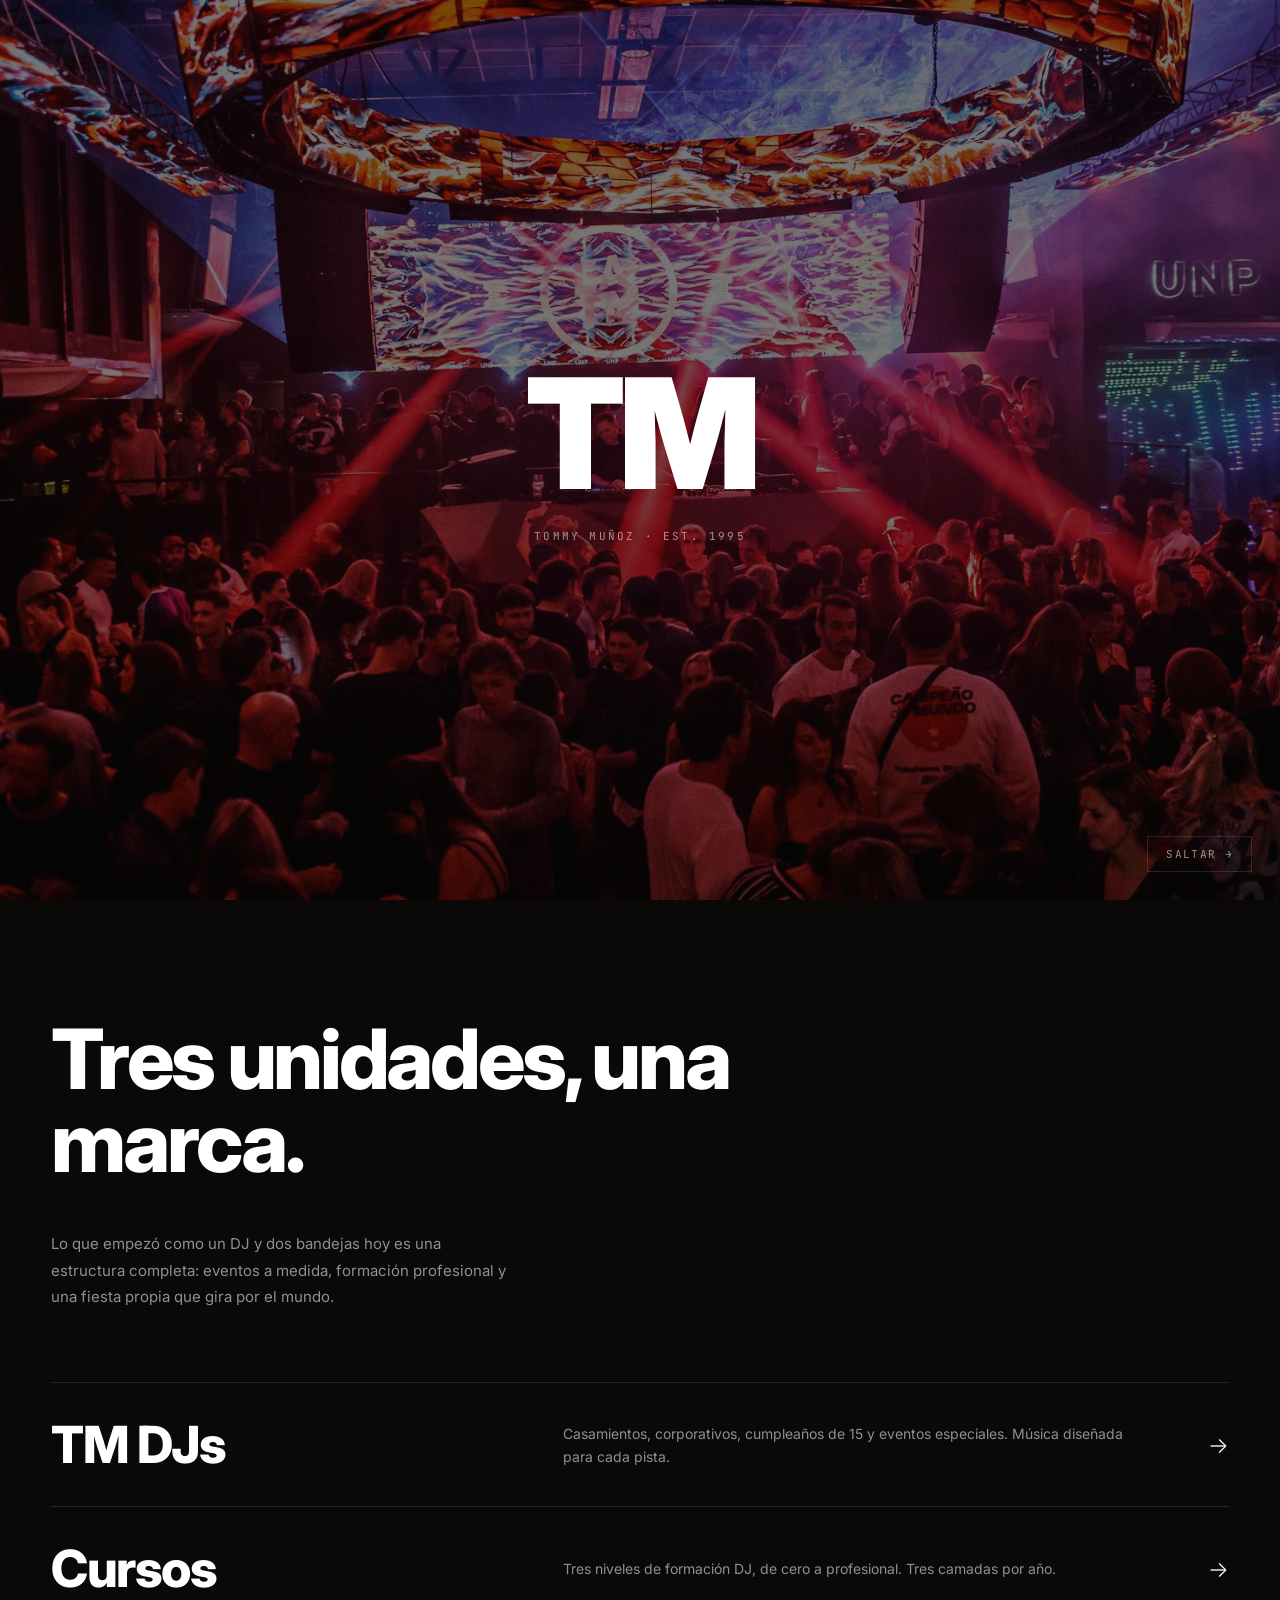
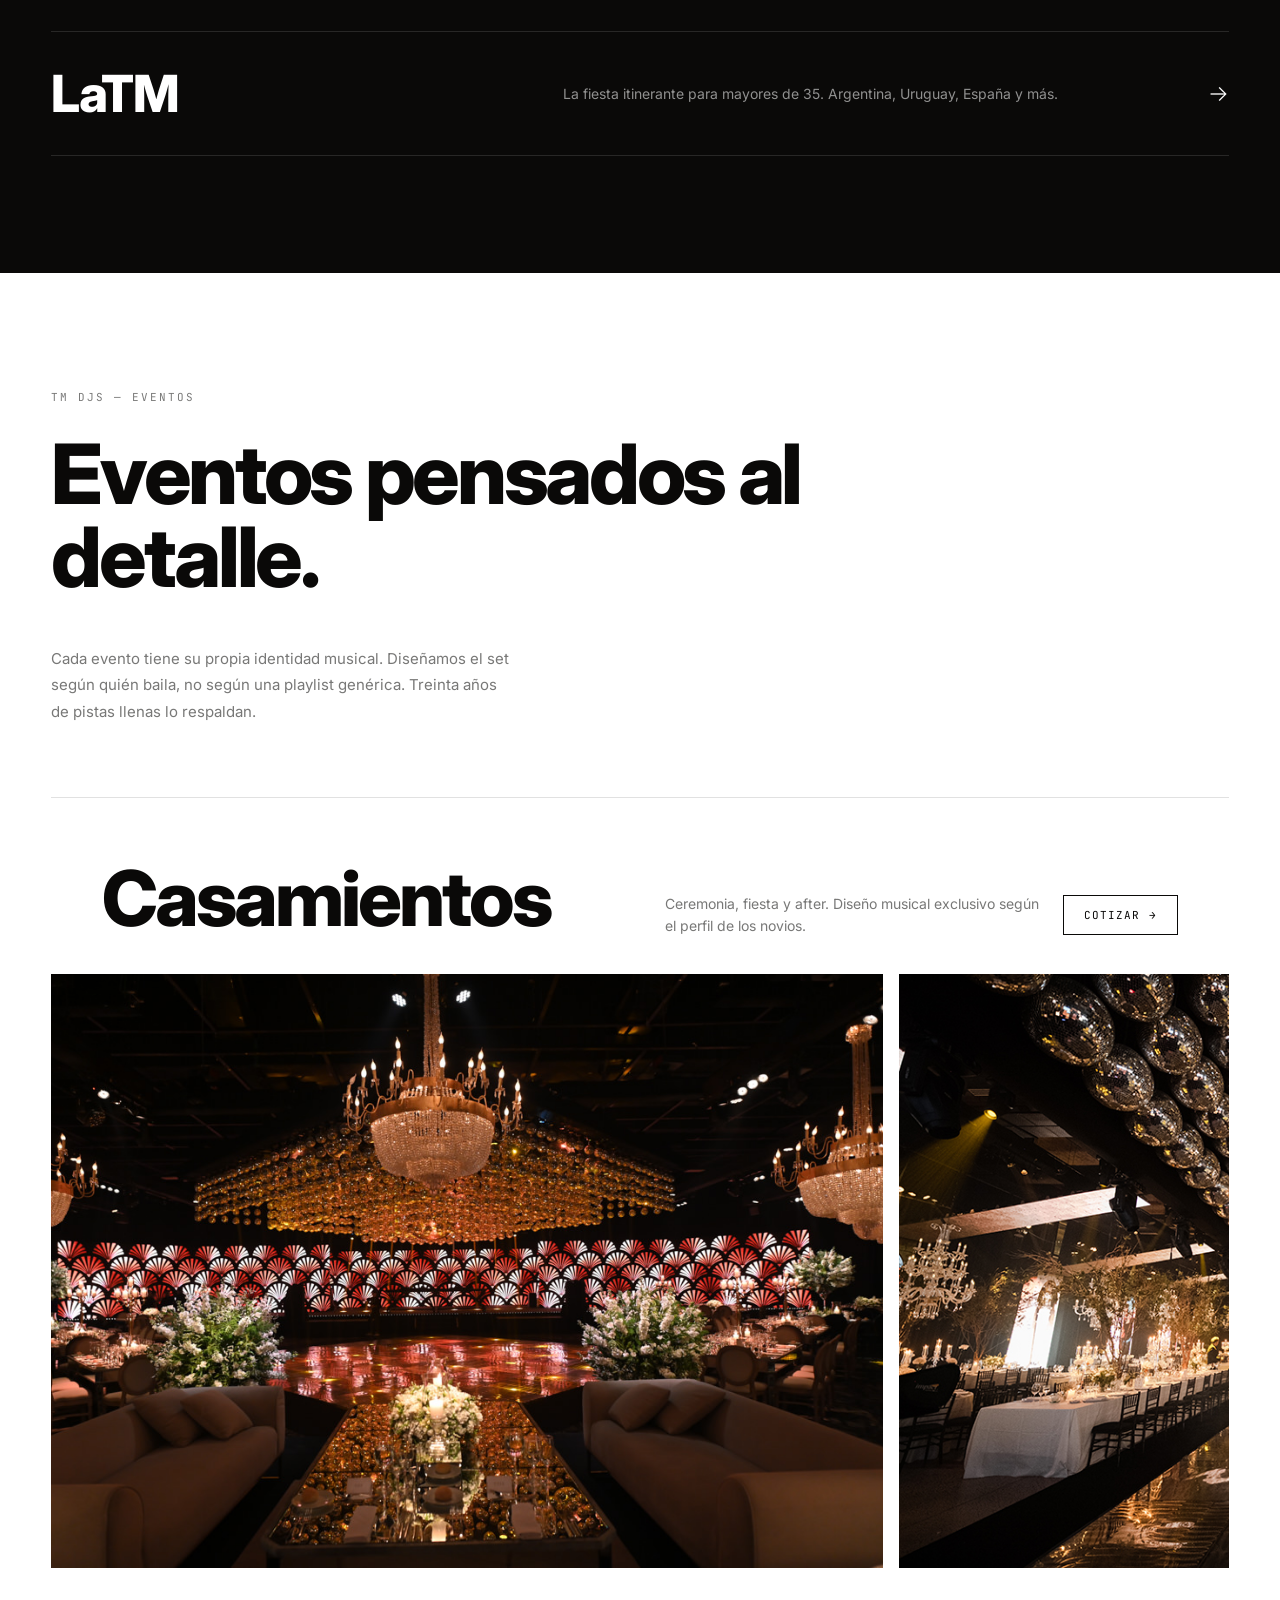
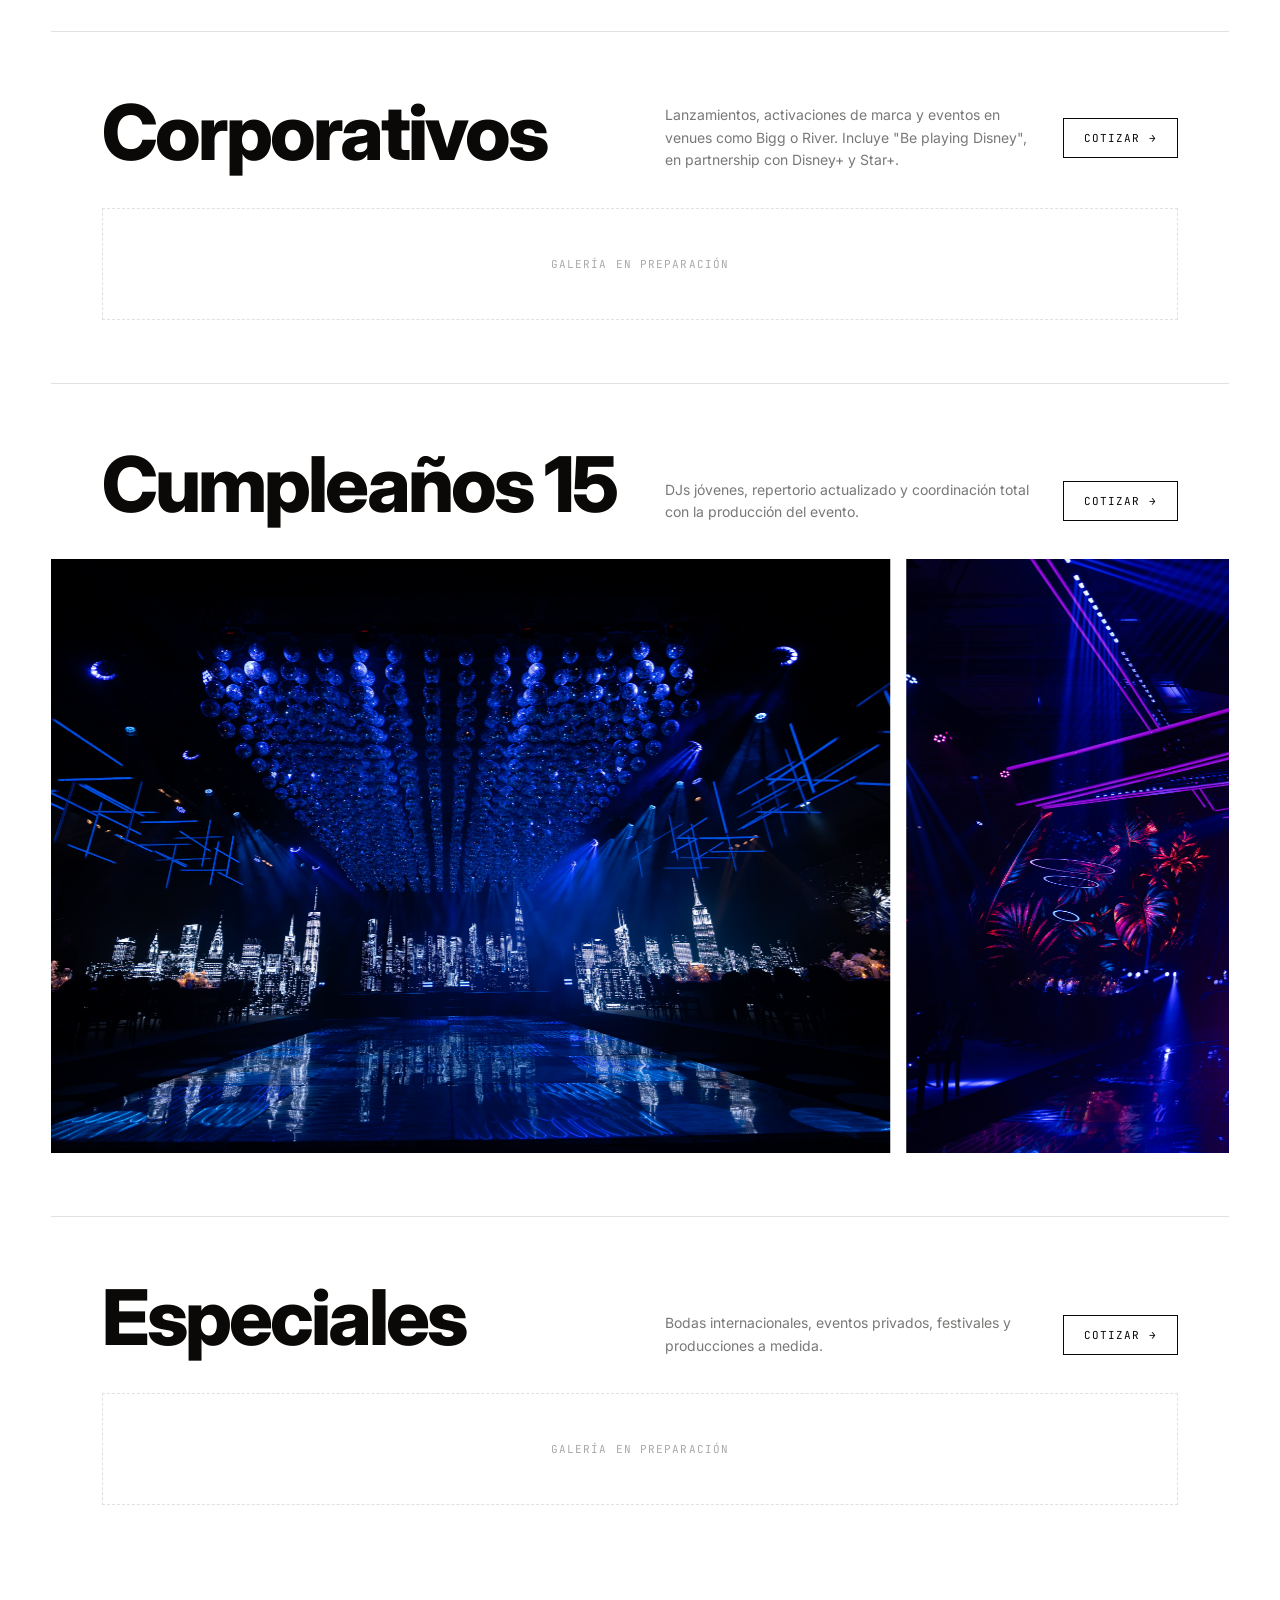
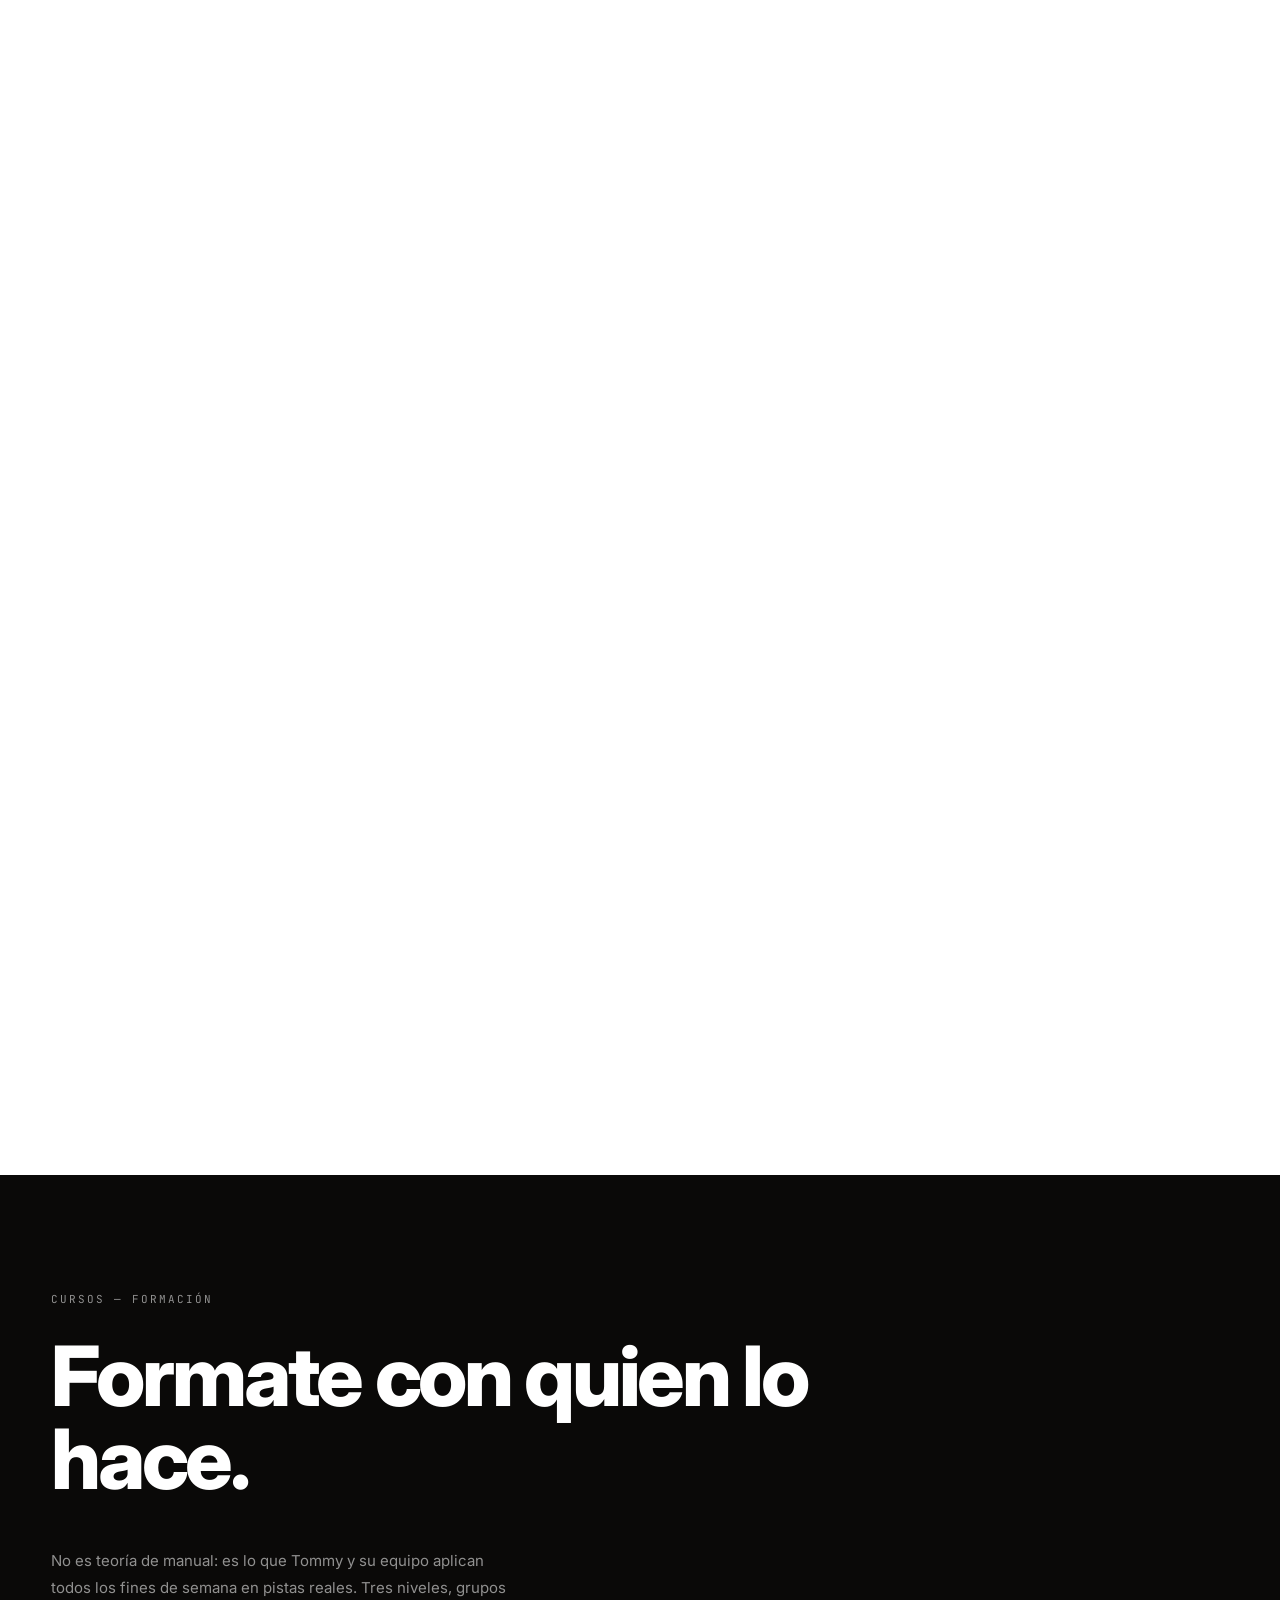
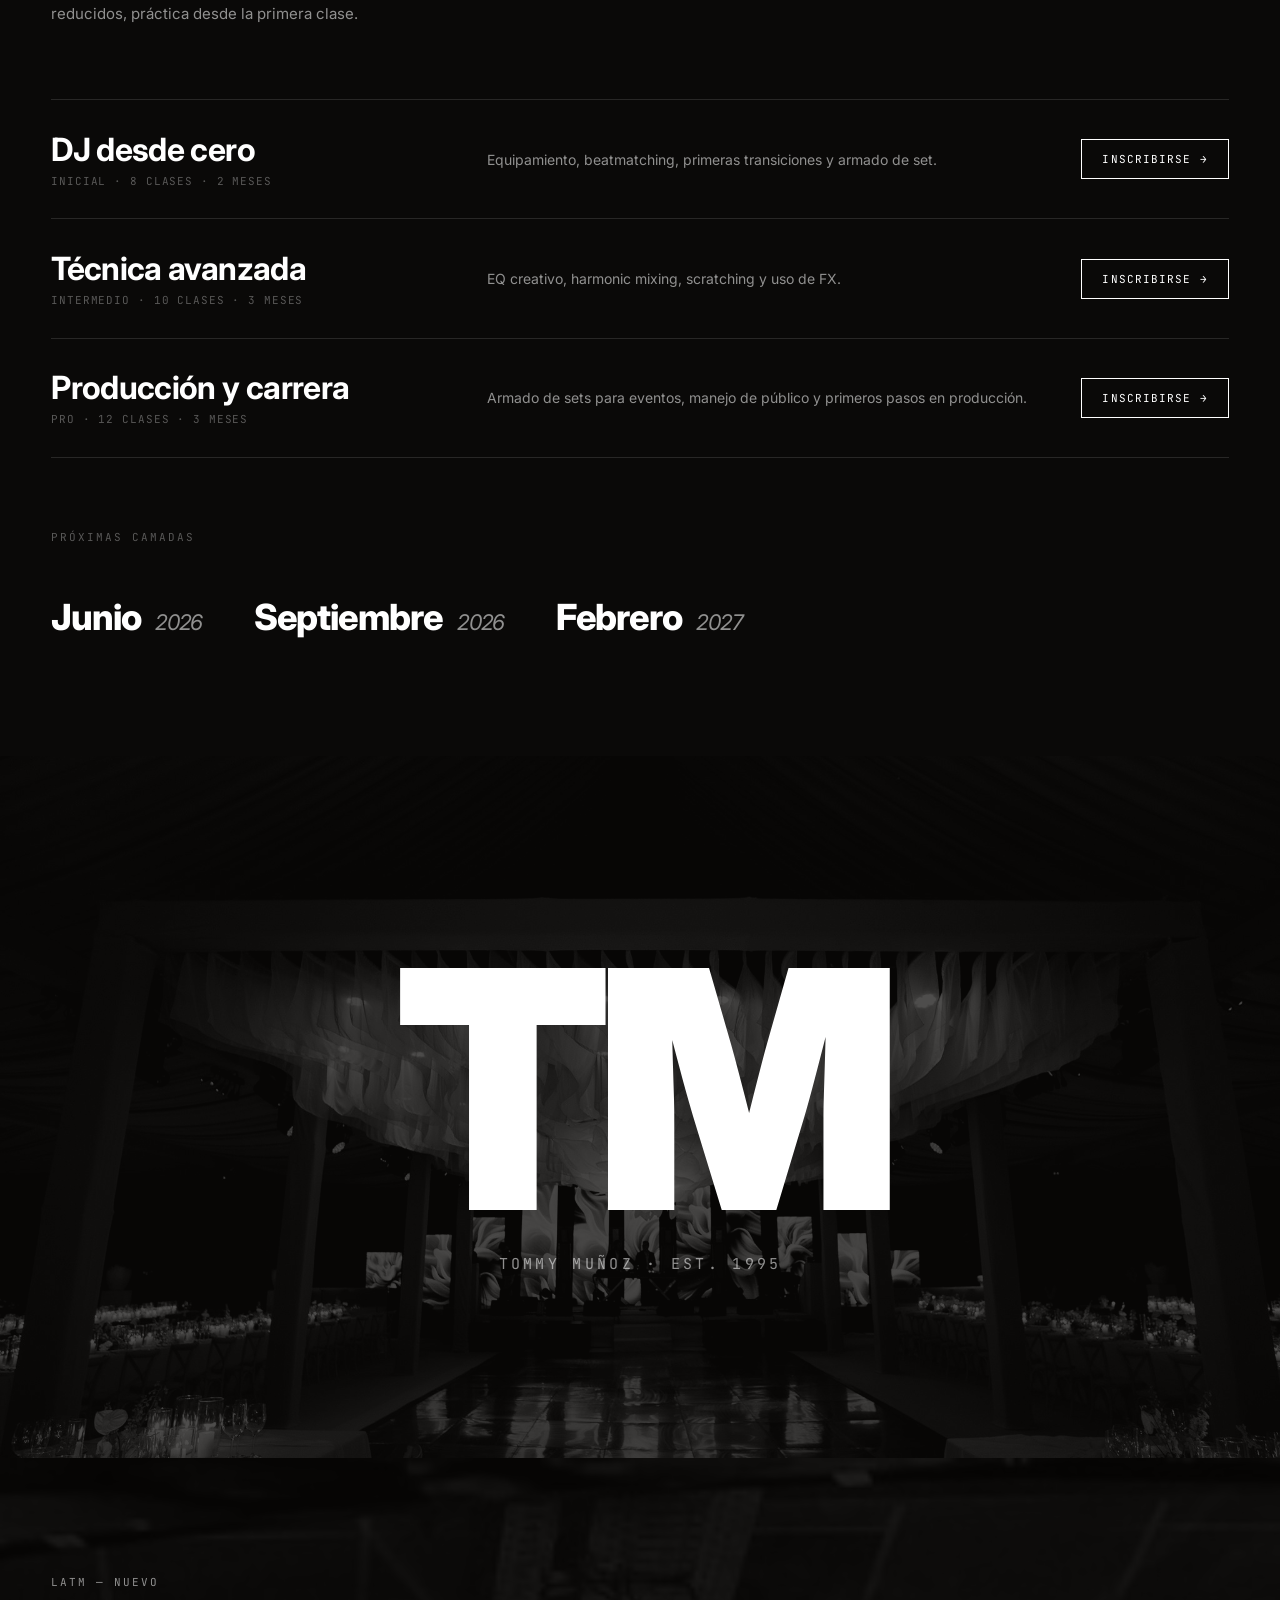
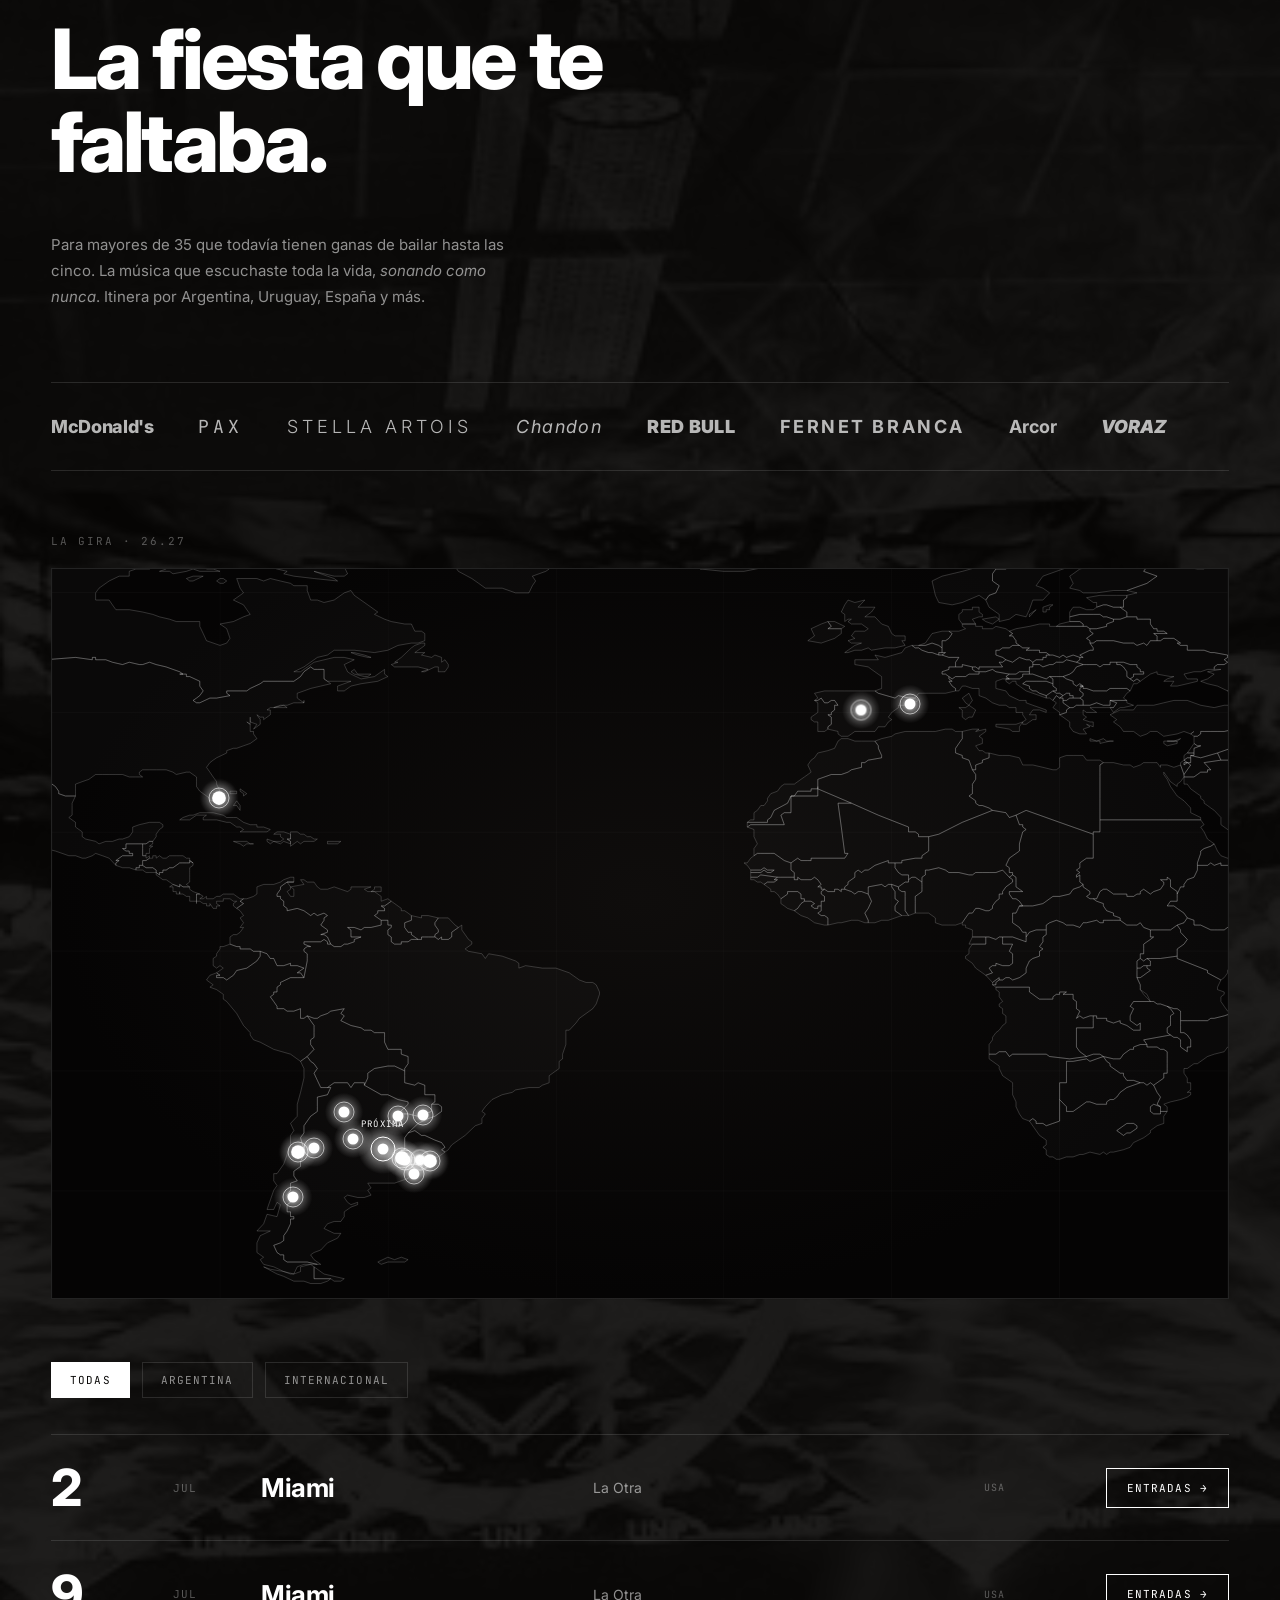
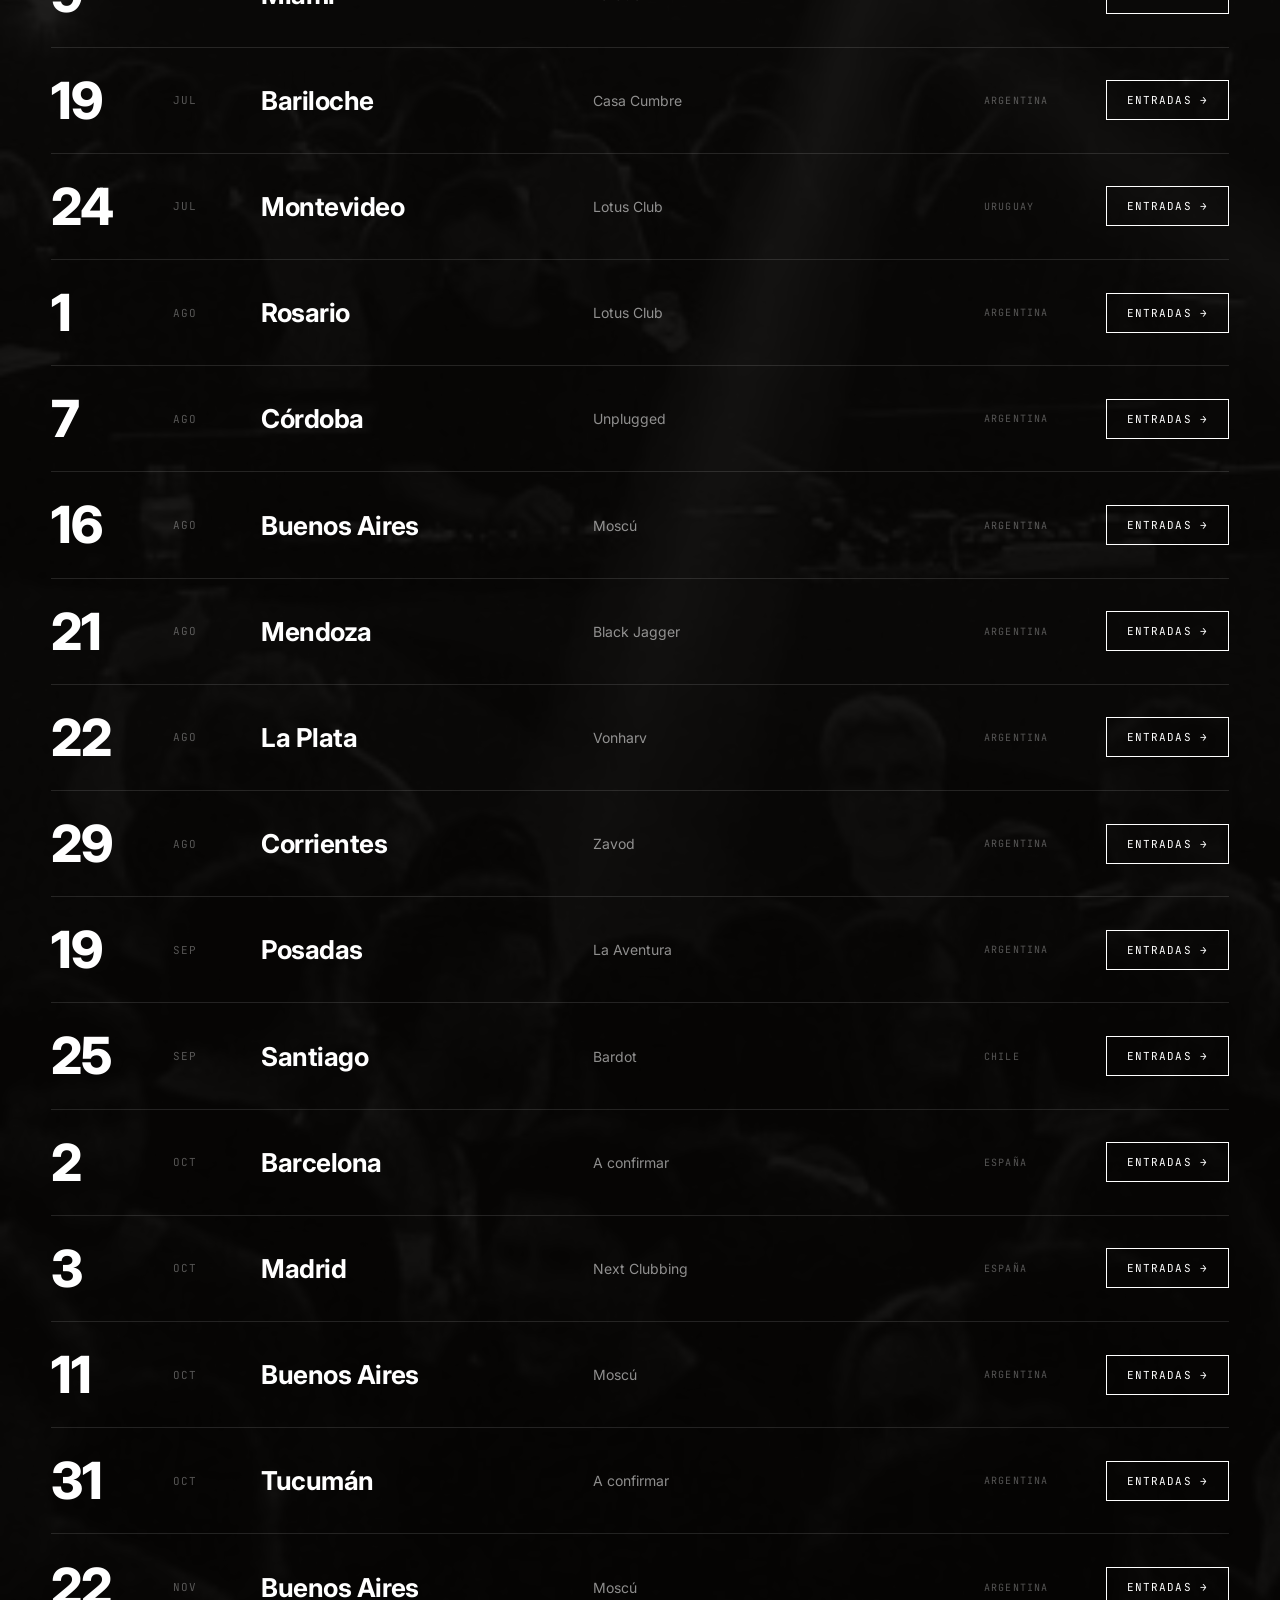
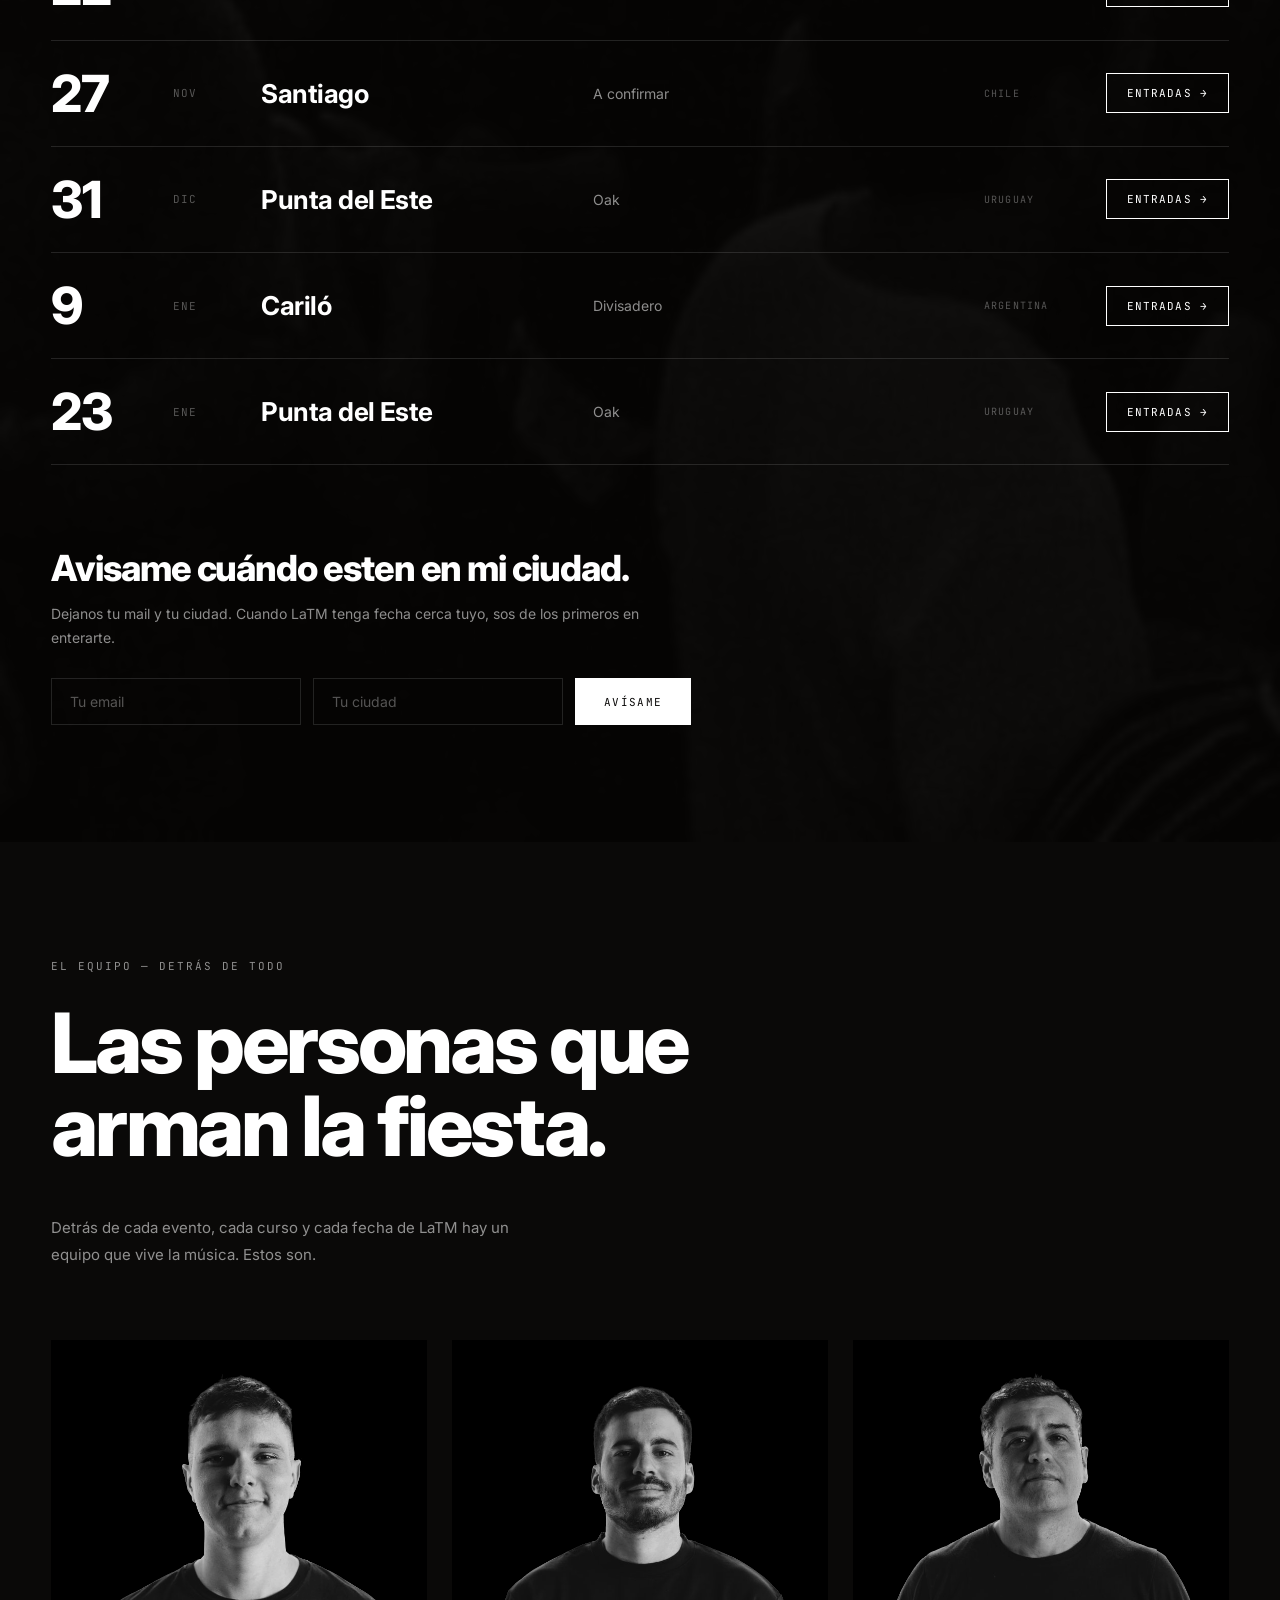
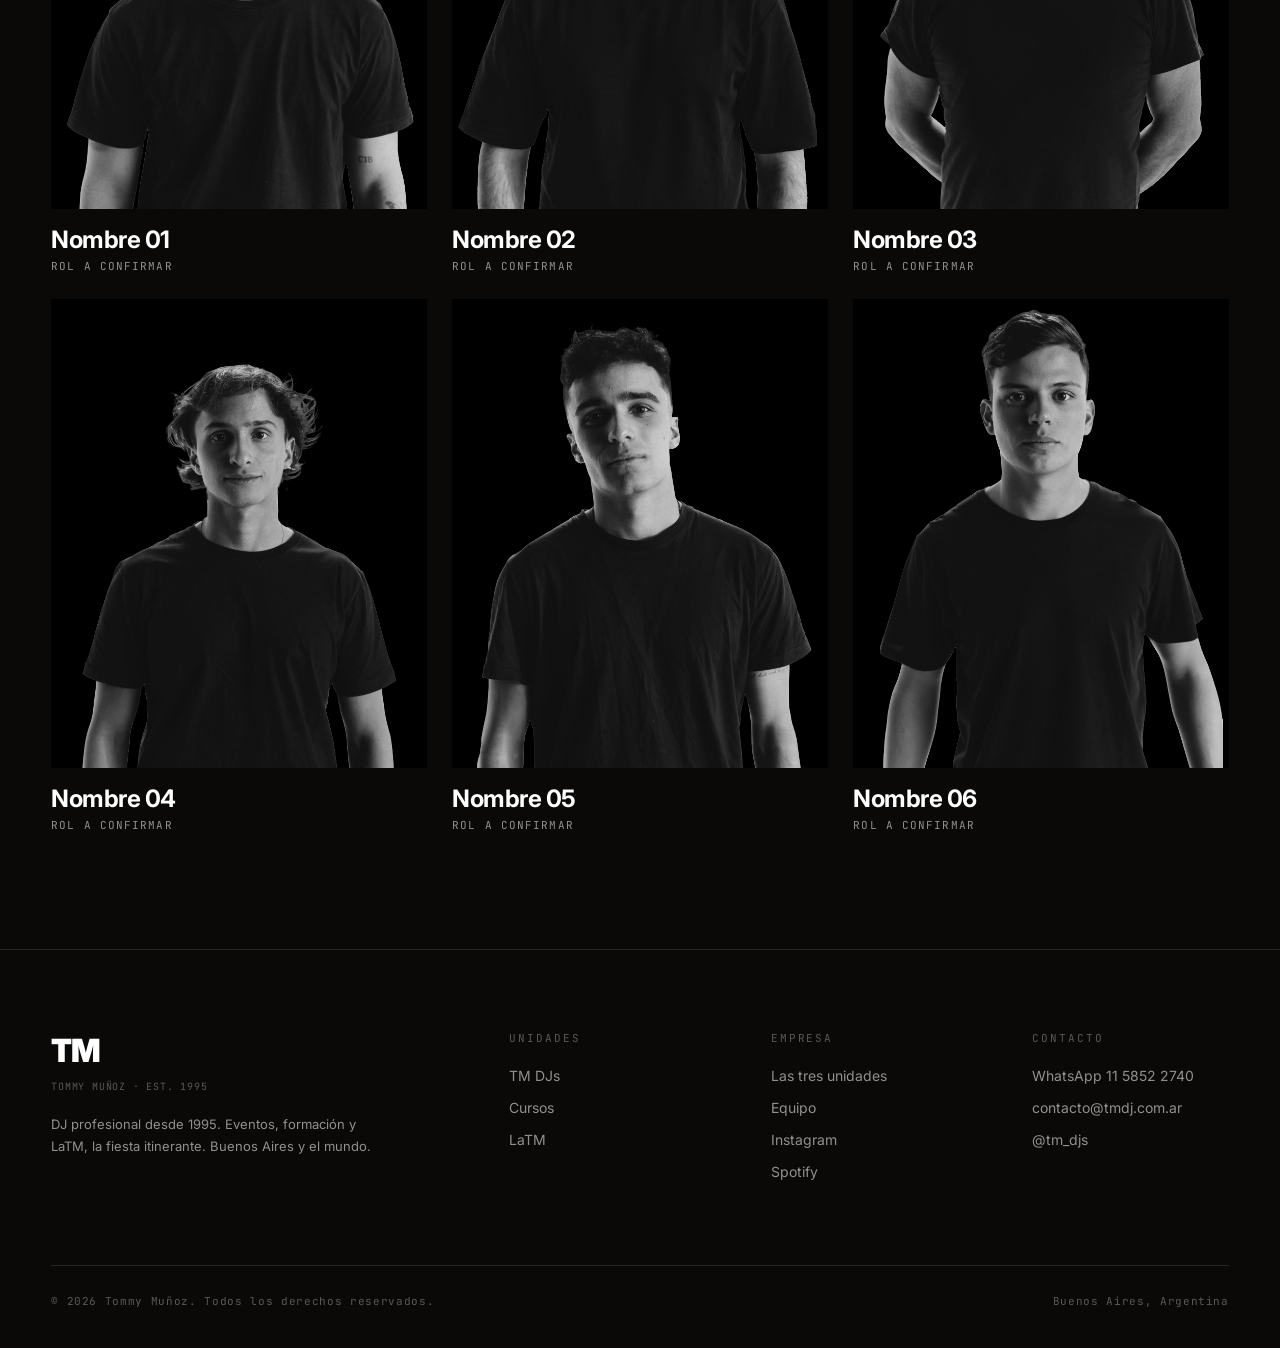
==== commit f4fff65e: "Update banner section by removing video and adding logo Removed video background and updated banner " ====
--- a/index.html
+++ b/index.html
@@ -189,13 +189,12 @@
 
 <!-- 07 · BANNER INTERMEDIO -->
 <section class="banner-mid">
-  <video class="bg-video" autoplay muted loop playsinline preload="none" poster="img/banner-tommy.jpg">
-    <source src="video/loop-bg.mp4" type="video/mp4">
-  </video>
-  <div class="bg"></div>
+  <div class="bg banner-foto"></div>
   <div class="overlay"></div>
-  <p class="frase reveal">Producimos los eventos que la gente recuerda.</p>
-  <p class="linea-tiempo reveal">1995 → presente · Buenos Aires y el mundo</p>
+  <div class="banner-logo">
+    <span class="tm-xl">TM</span>
+    <span class="tm-tag">Tommy Muñoz · Est. 1995</span>
+  </div>
 </section>
 
 <!-- 08 · LATM -->
--- a/css/style.css
+++ b/css/style.css
@@ -47,7 +47,7 @@
     width: 100%;
     height: 100%;
     object-fit: cover;
-    filter: grayscale(1) contrast(1.05);
+    filter: contrast(1.02);
   }
 
   .coldopen .intro-img {
@@ -707,13 +707,37 @@
     background: var(--negro);
   }
 
-  .banner-mid .bg {
+  .banner-mid .bg.banner-foto {
     position: absolute;
     inset: 0;
-    background-image: url('../img/banner-tommy.jpg');
+    background-image: url('../img/eventos/casamientos/casamiento-05-carpa-tul.jpg');
     background-size: cover;
-    background-position: center 25%;
+    background-position: center;
     filter: grayscale(1) contrast(1.05);
+  }
+
+  .banner-mid .banner-logo {
+    position: relative;
+    z-index: 2;
+    display: flex;
+    flex-direction: column;
+    align-items: center;
+    gap: 14px;
+  }
+
+  .banner-mid .banner-logo .tm-xl {
+    font-size: clamp(120px, 26vw, 380px);
+    font-weight: 900;
+    letter-spacing: -0.05em;
+    line-height: 0.9;
+  }
+
+  .banner-mid .banner-logo .tm-tag {
+    font-family: var(--mono);
+    font-size: clamp(11px, 1.4vw, 15px);
+    letter-spacing: 0.22em;
+    text-transform: uppercase;
+    color: var(--gris);
   }
 
   .banner-mid .bg-video {
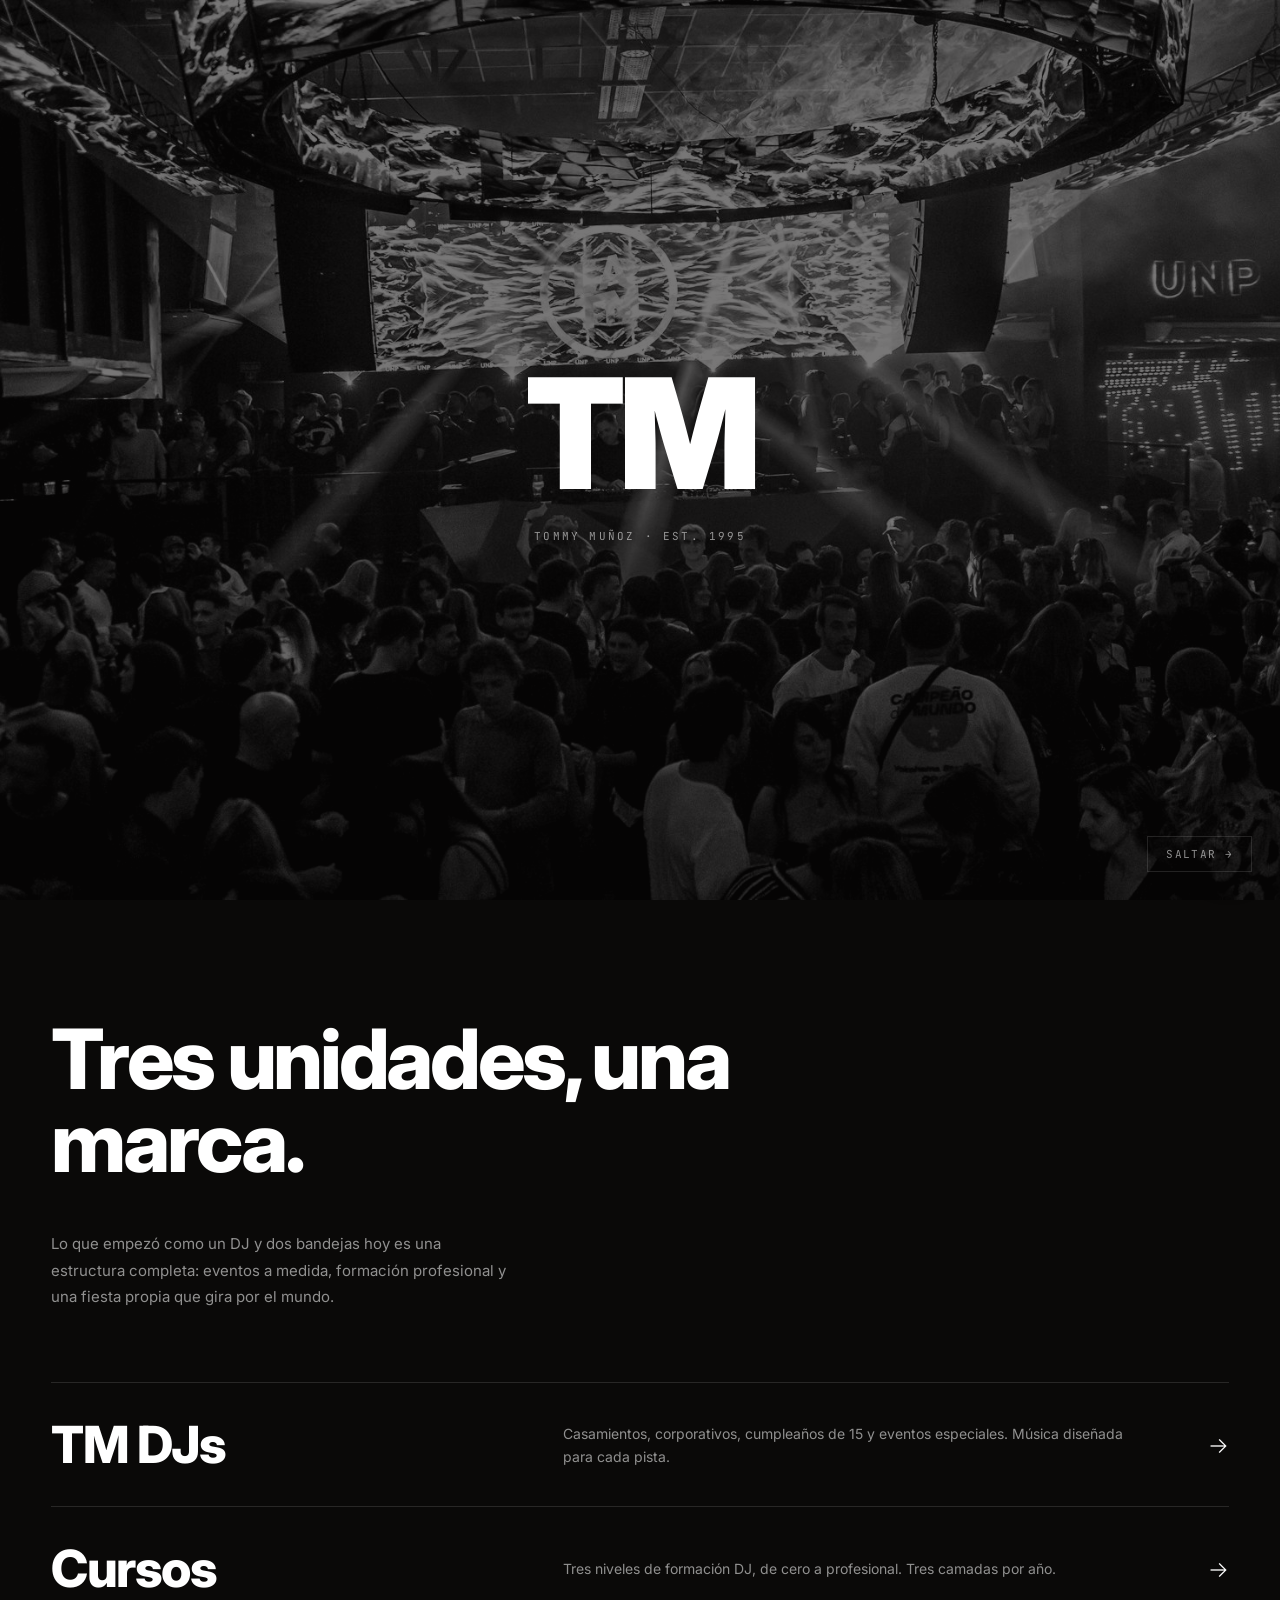
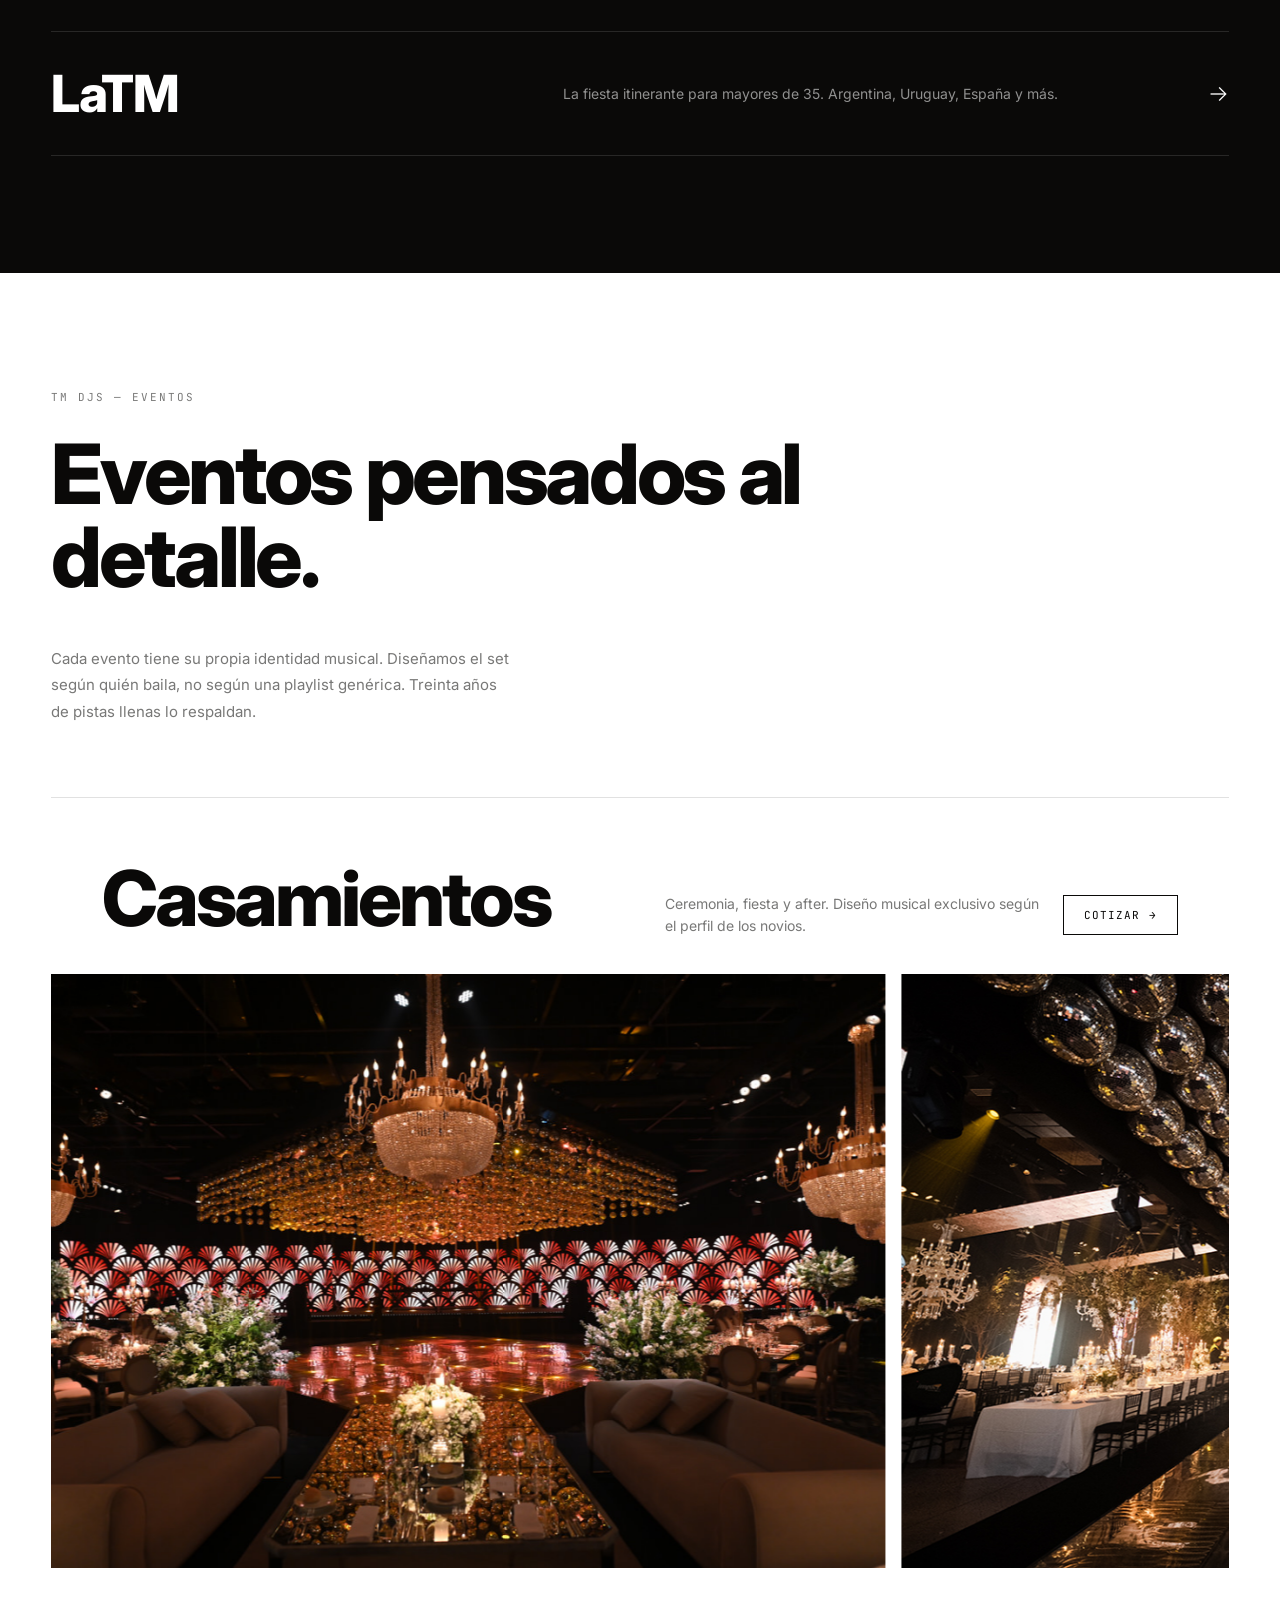
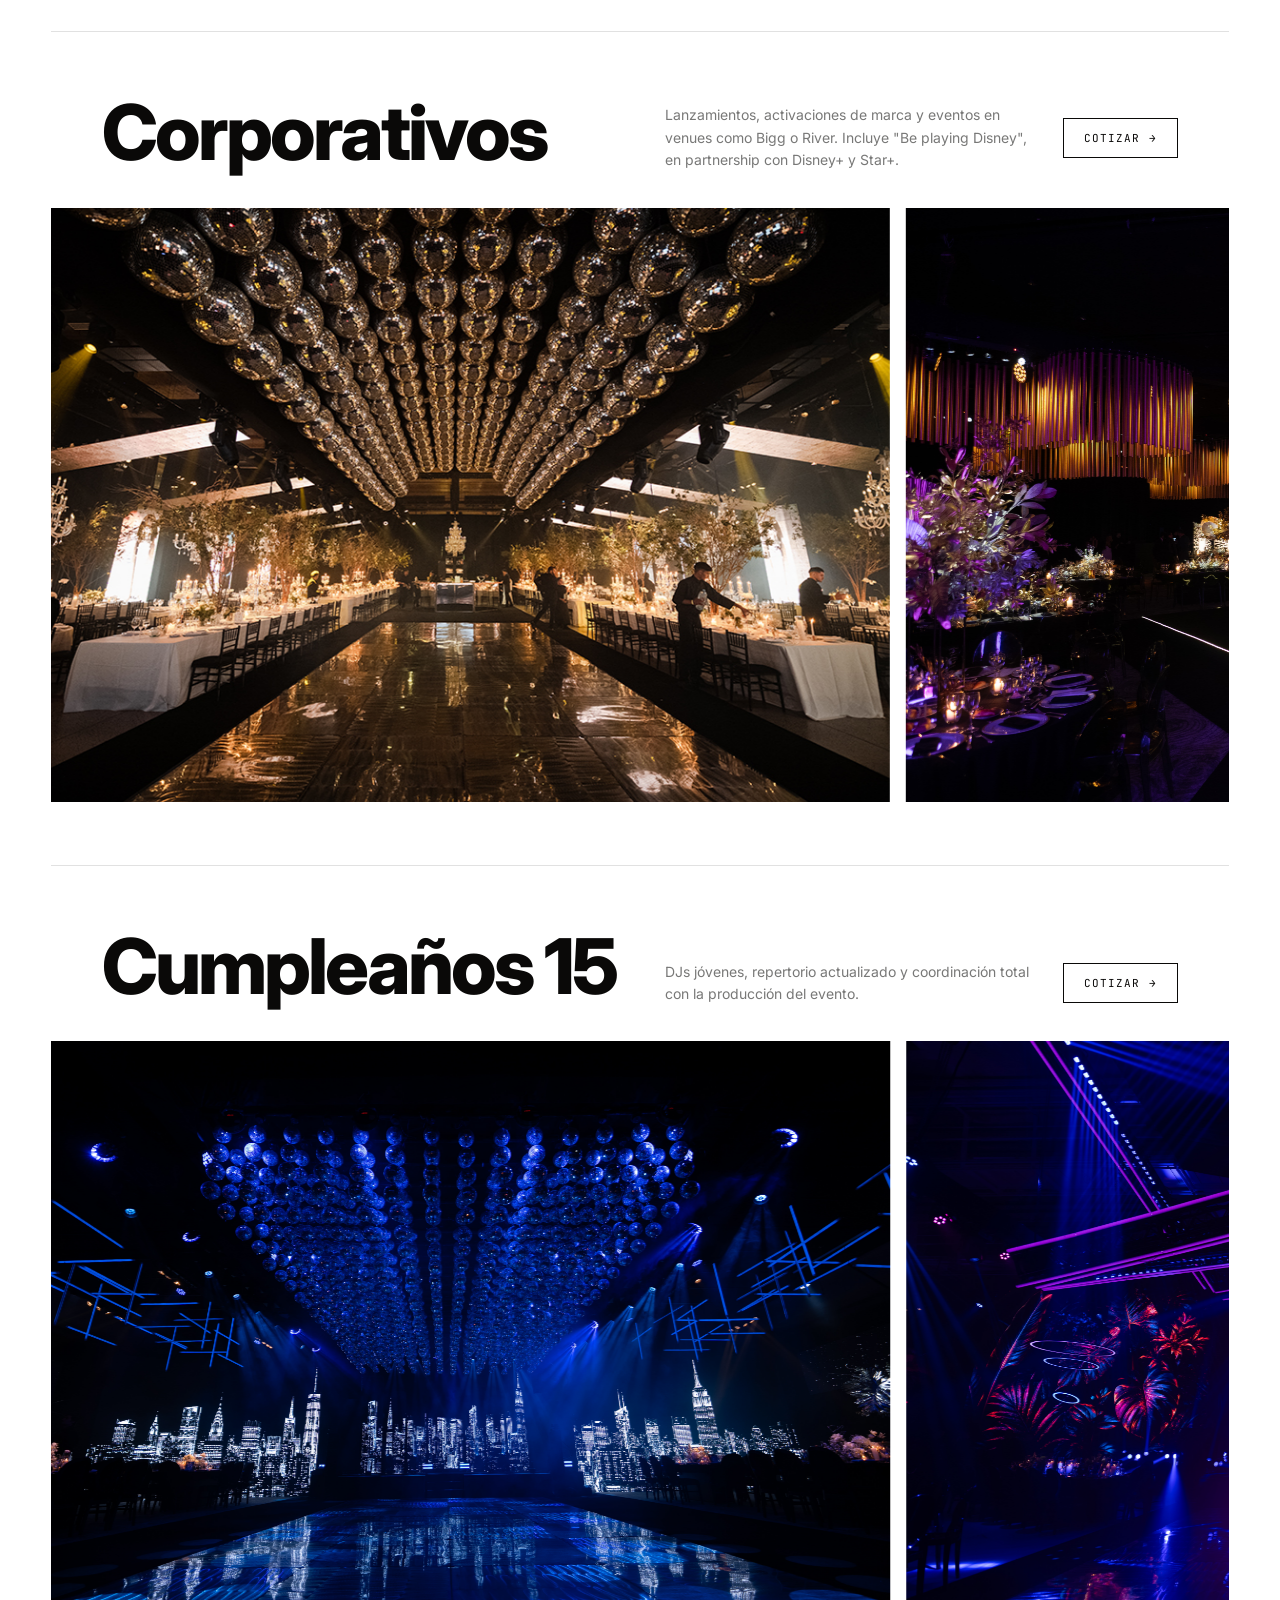
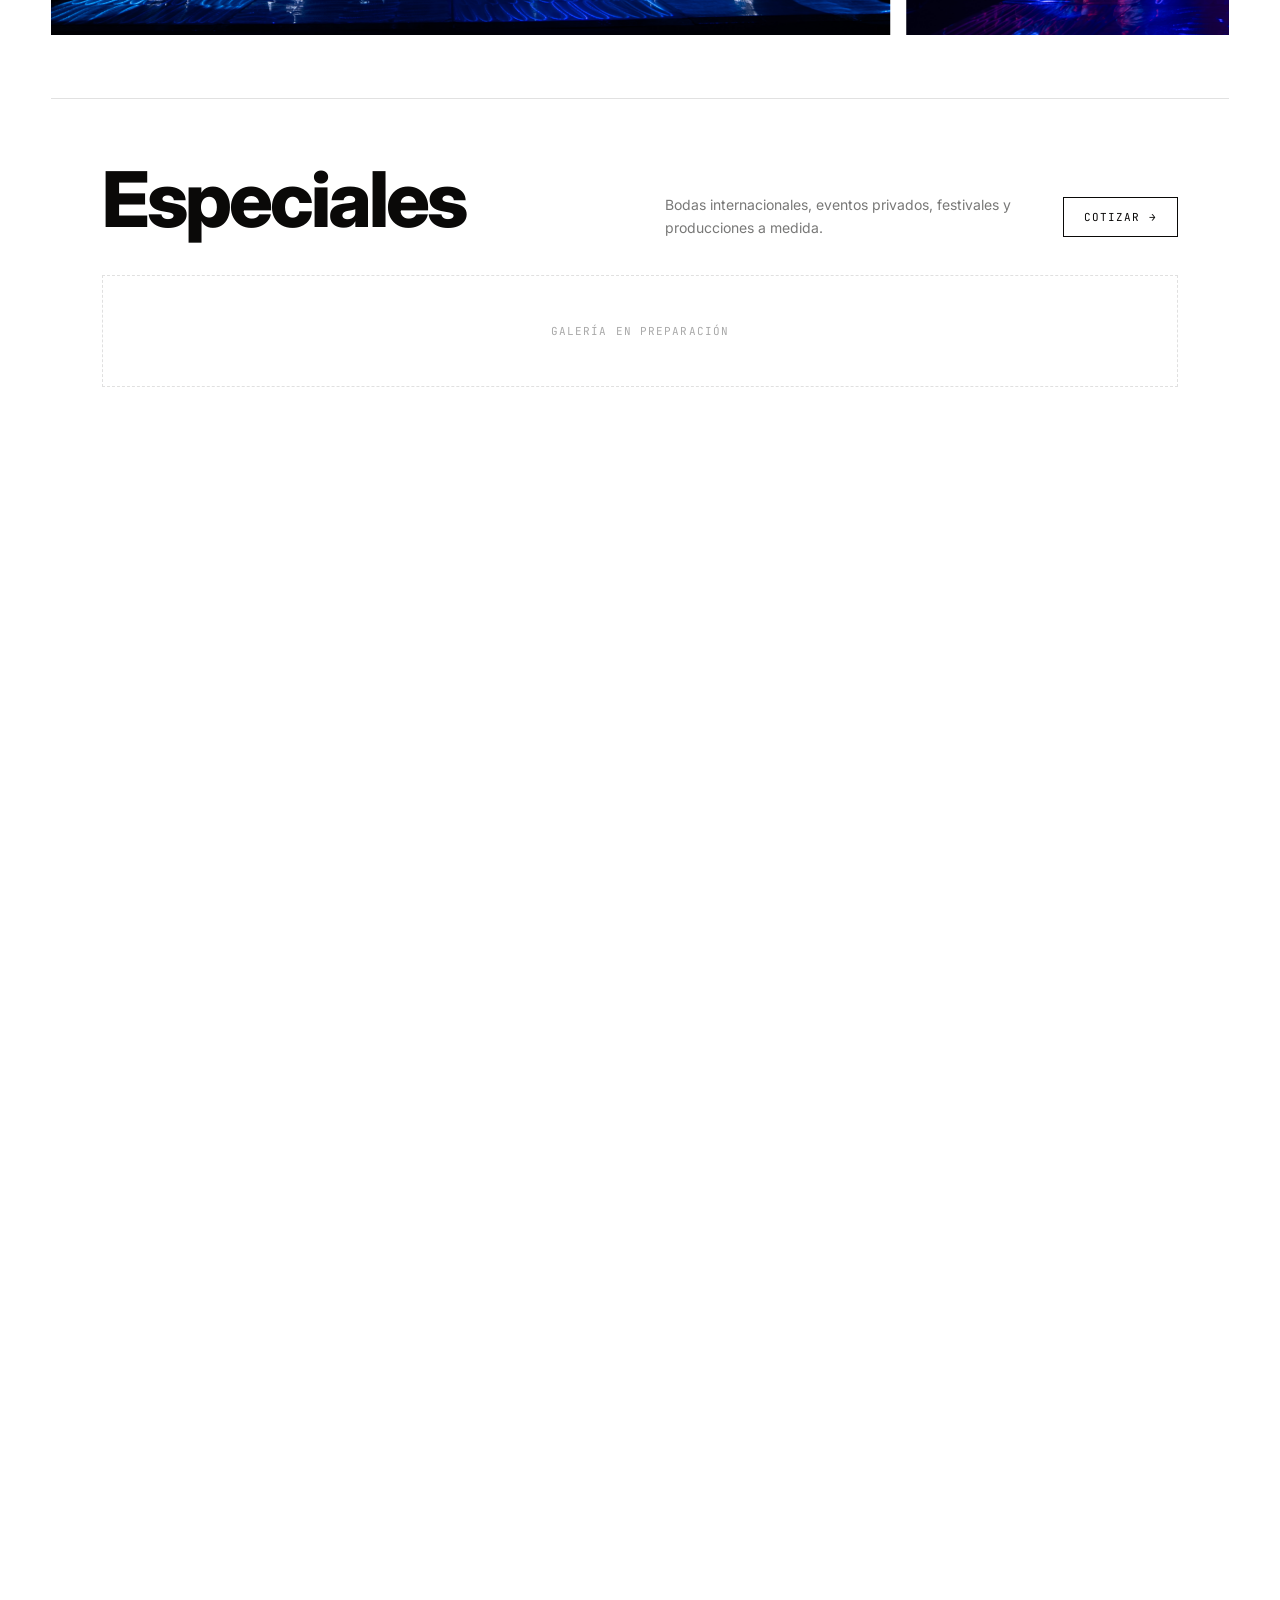
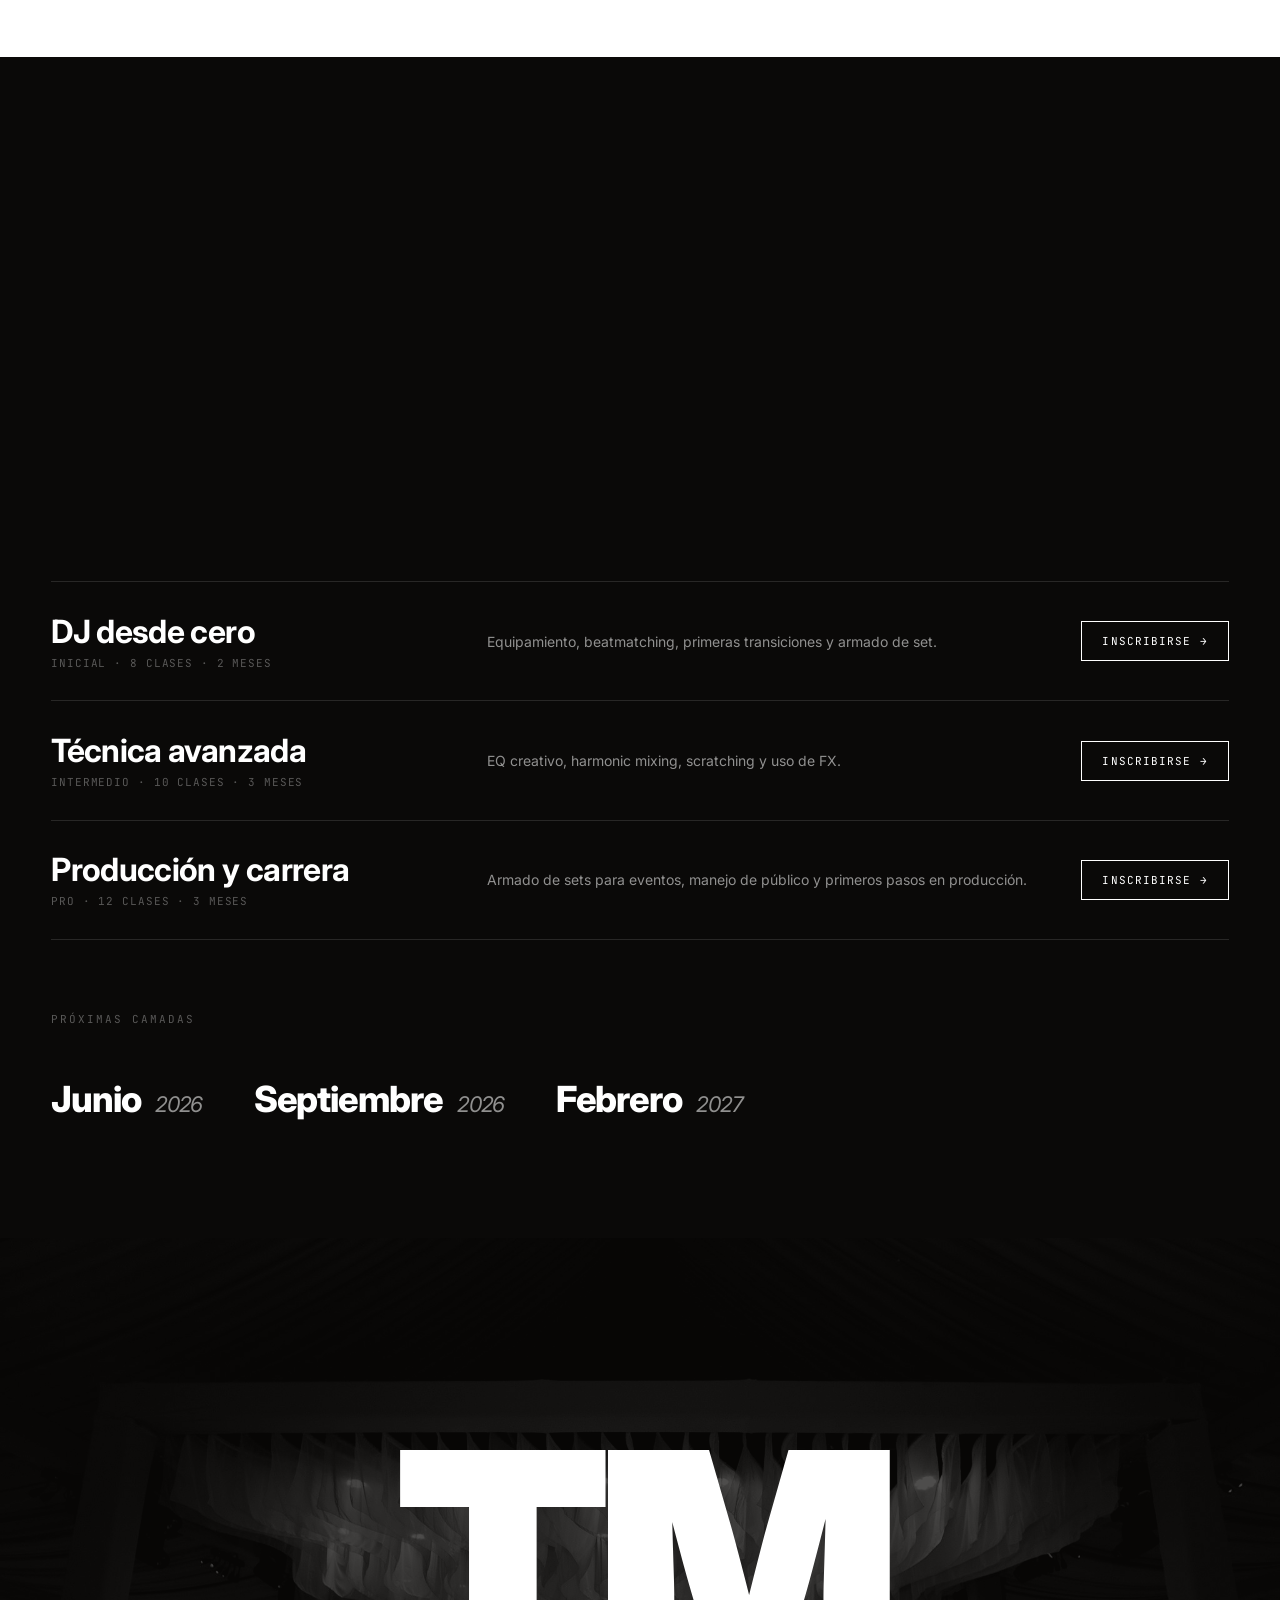
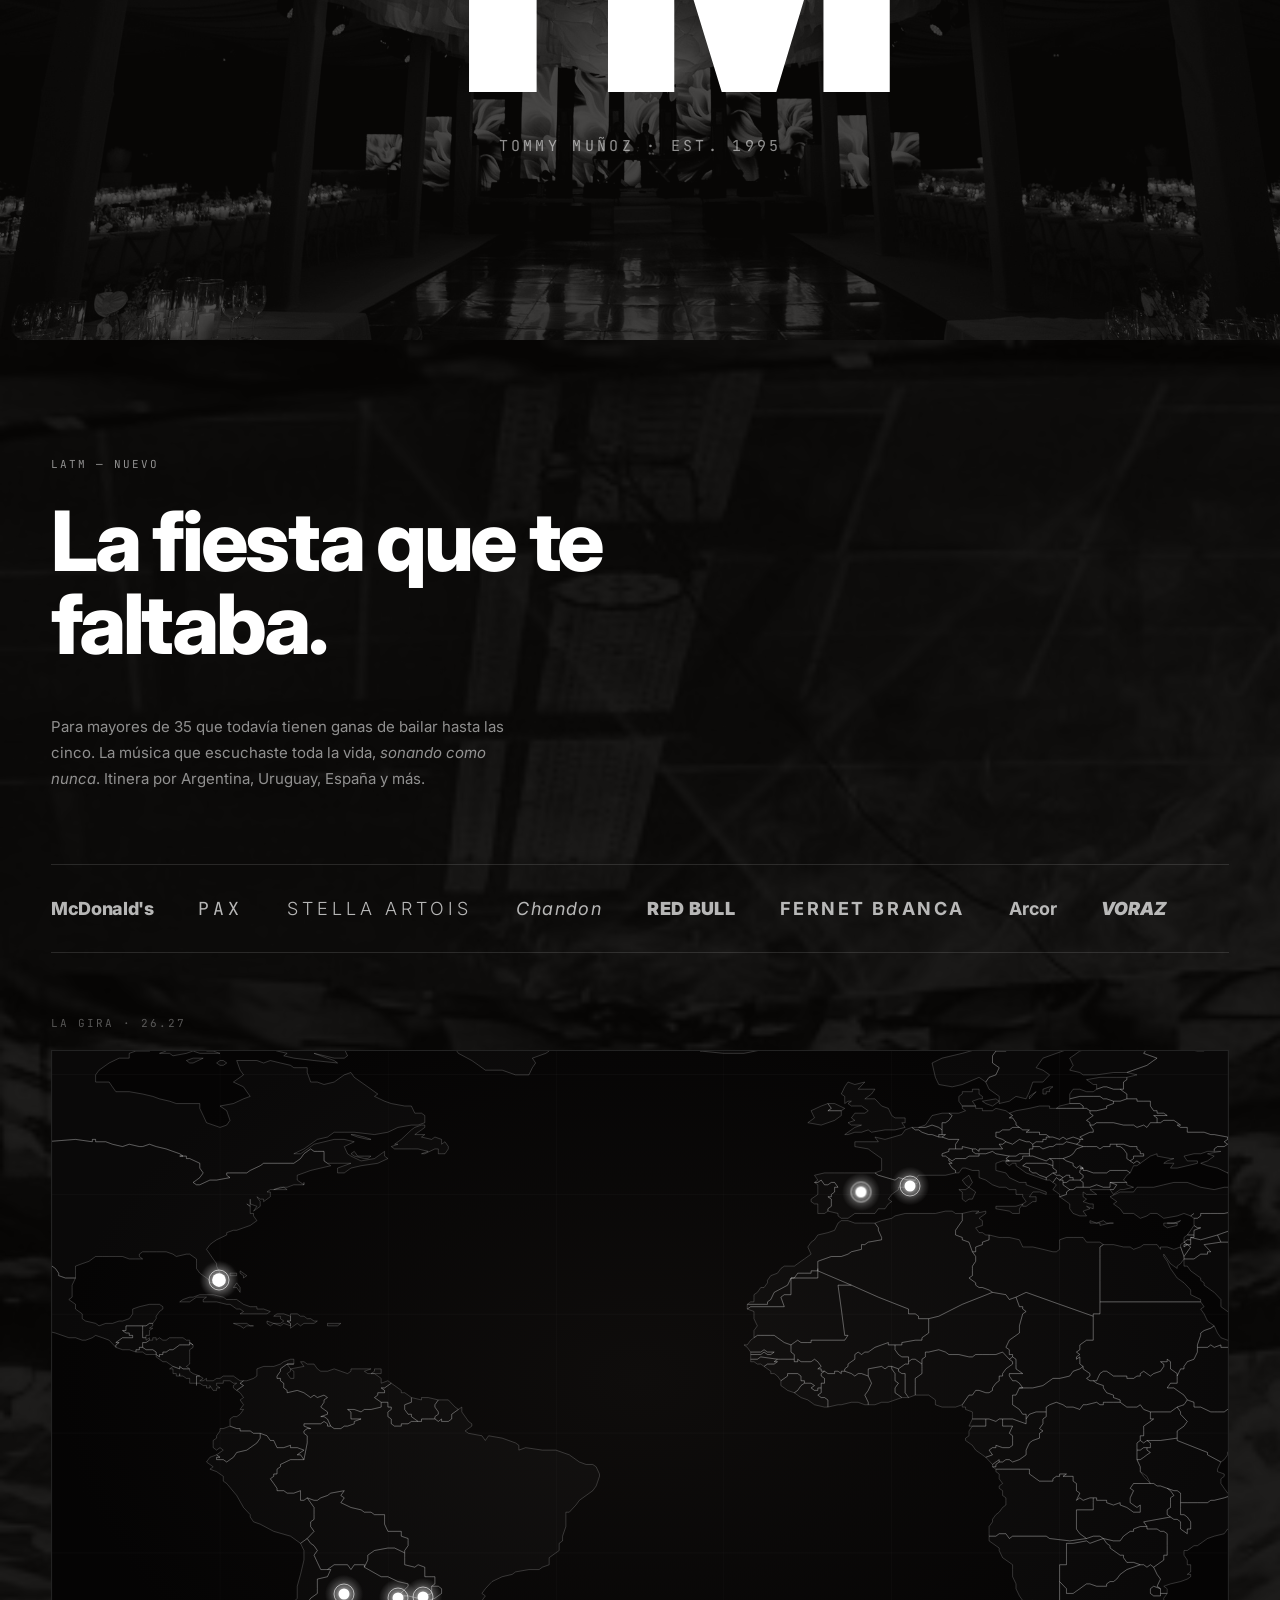
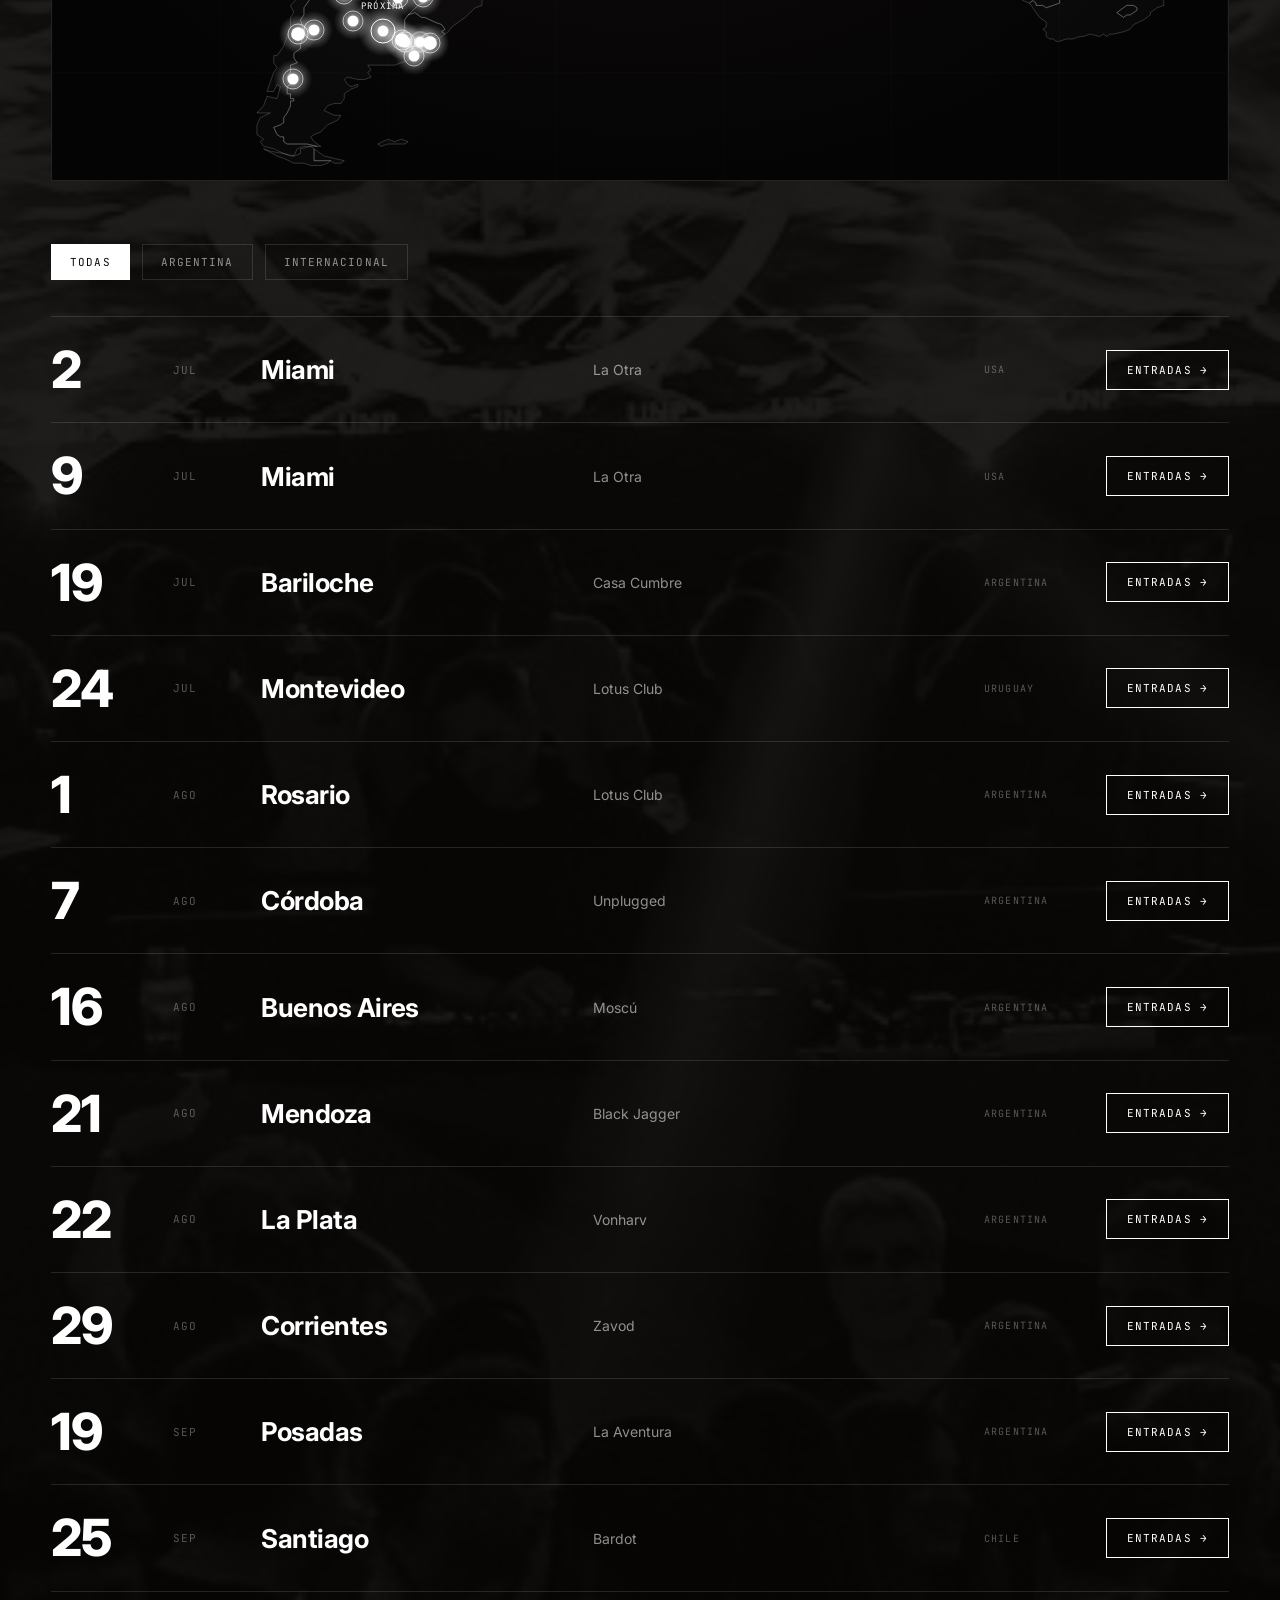
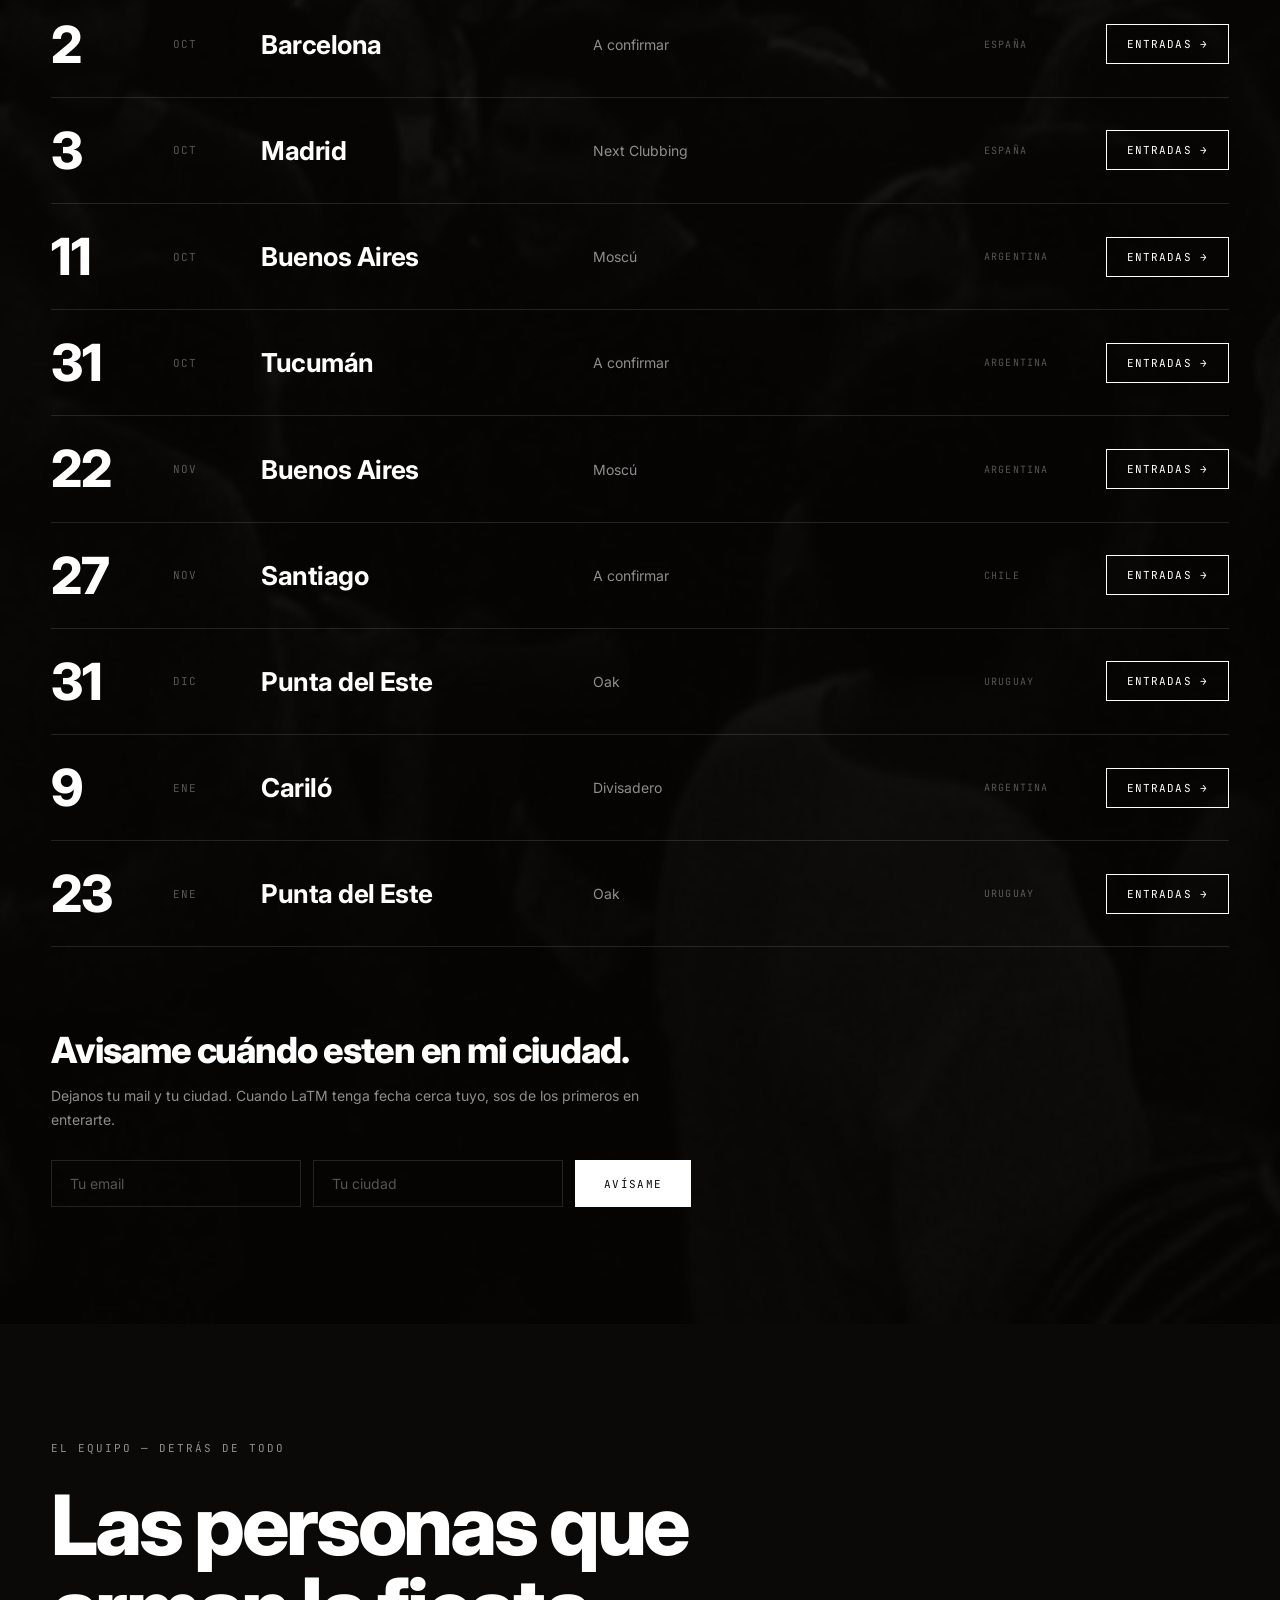
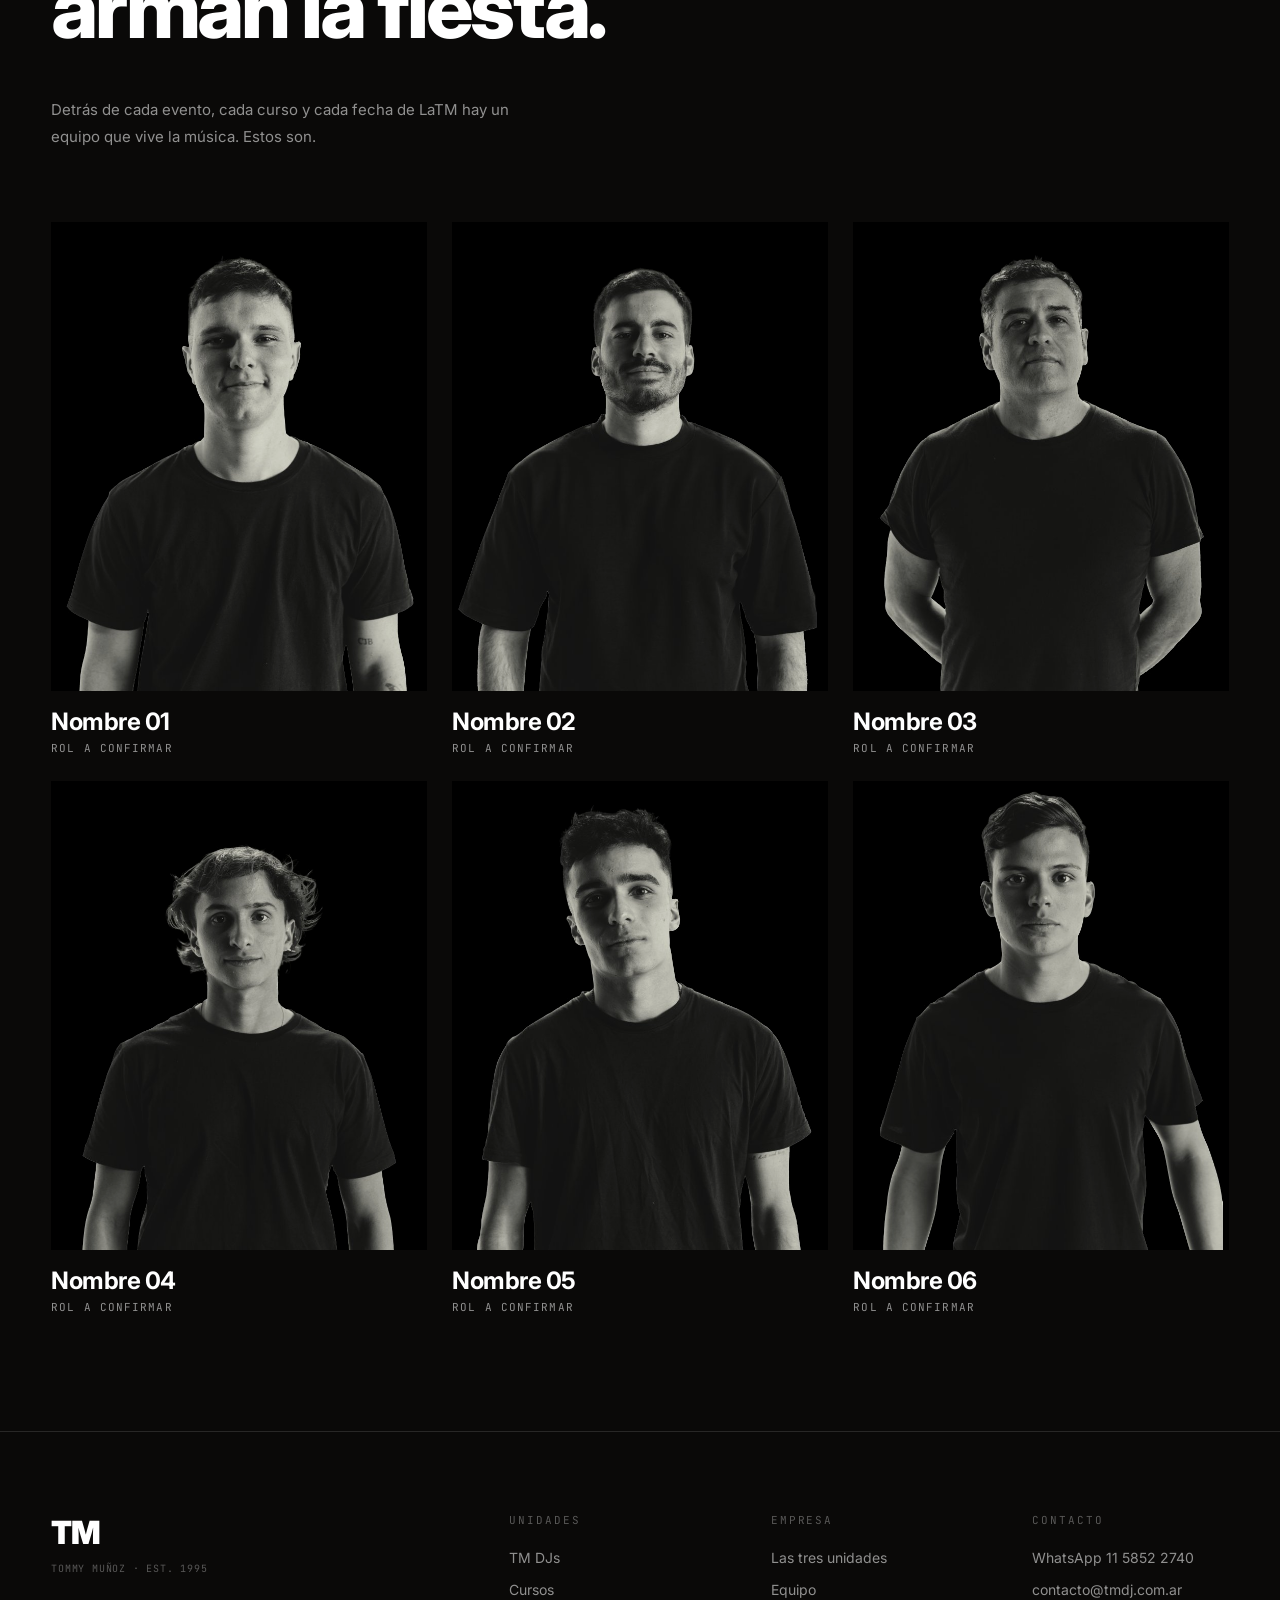
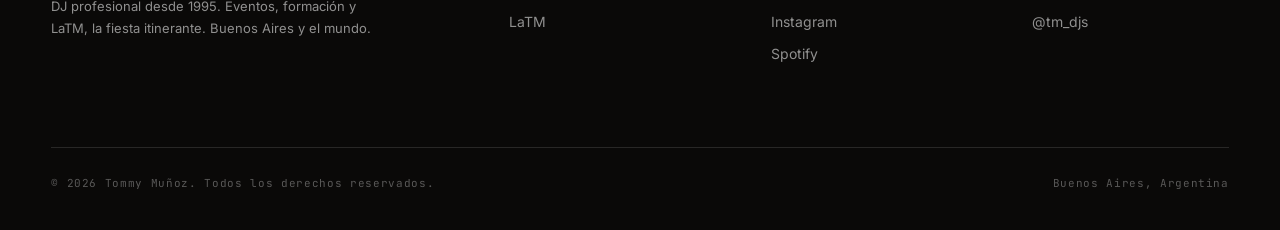
==== commit 0c4ee980: "Update header content in index.html" ====
--- a/index.html
+++ b/index.html
@@ -70,8 +70,7 @@
   <div class="bg"></div>
   <div class="overlay"></div>
   <div class="contenido">
-    <p class="eyebrow-hero">DJ profesional · Desde 1995</p>
-    <h1>Tommy<br>Muñoz</h1>
+    <h1 class="tm-logo">TM</h1>
     <p class="sub">Hacemos los eventos que <em>se recuerdan</em>.</p>
     <p class="desc">Tres décadas de música en casamientos, eventos corporativos y festivales. Tres unidades, una sola obsesión: que la pista no pare.</p>
   </div>
--- a/css/style.css
+++ b/css/style.css
@@ -47,7 +47,7 @@
     width: 100%;
     height: 100%;
     object-fit: cover;
-    filter: contrast(1.02);
+    filter: grayscale(1) contrast(1.05);
   }
 
   .coldopen .intro-img {
@@ -1035,7 +1035,7 @@
     aspect-ratio: 4 / 5;
     object-fit: cover;
     object-position: top center;
-    filter: grayscale(1) contrast(1.05);
+    filter: contrast(1.02);
     opacity: 0.9;
     transition: transform 0.6s var(--ease), opacity 0.4s var(--ease);
   }
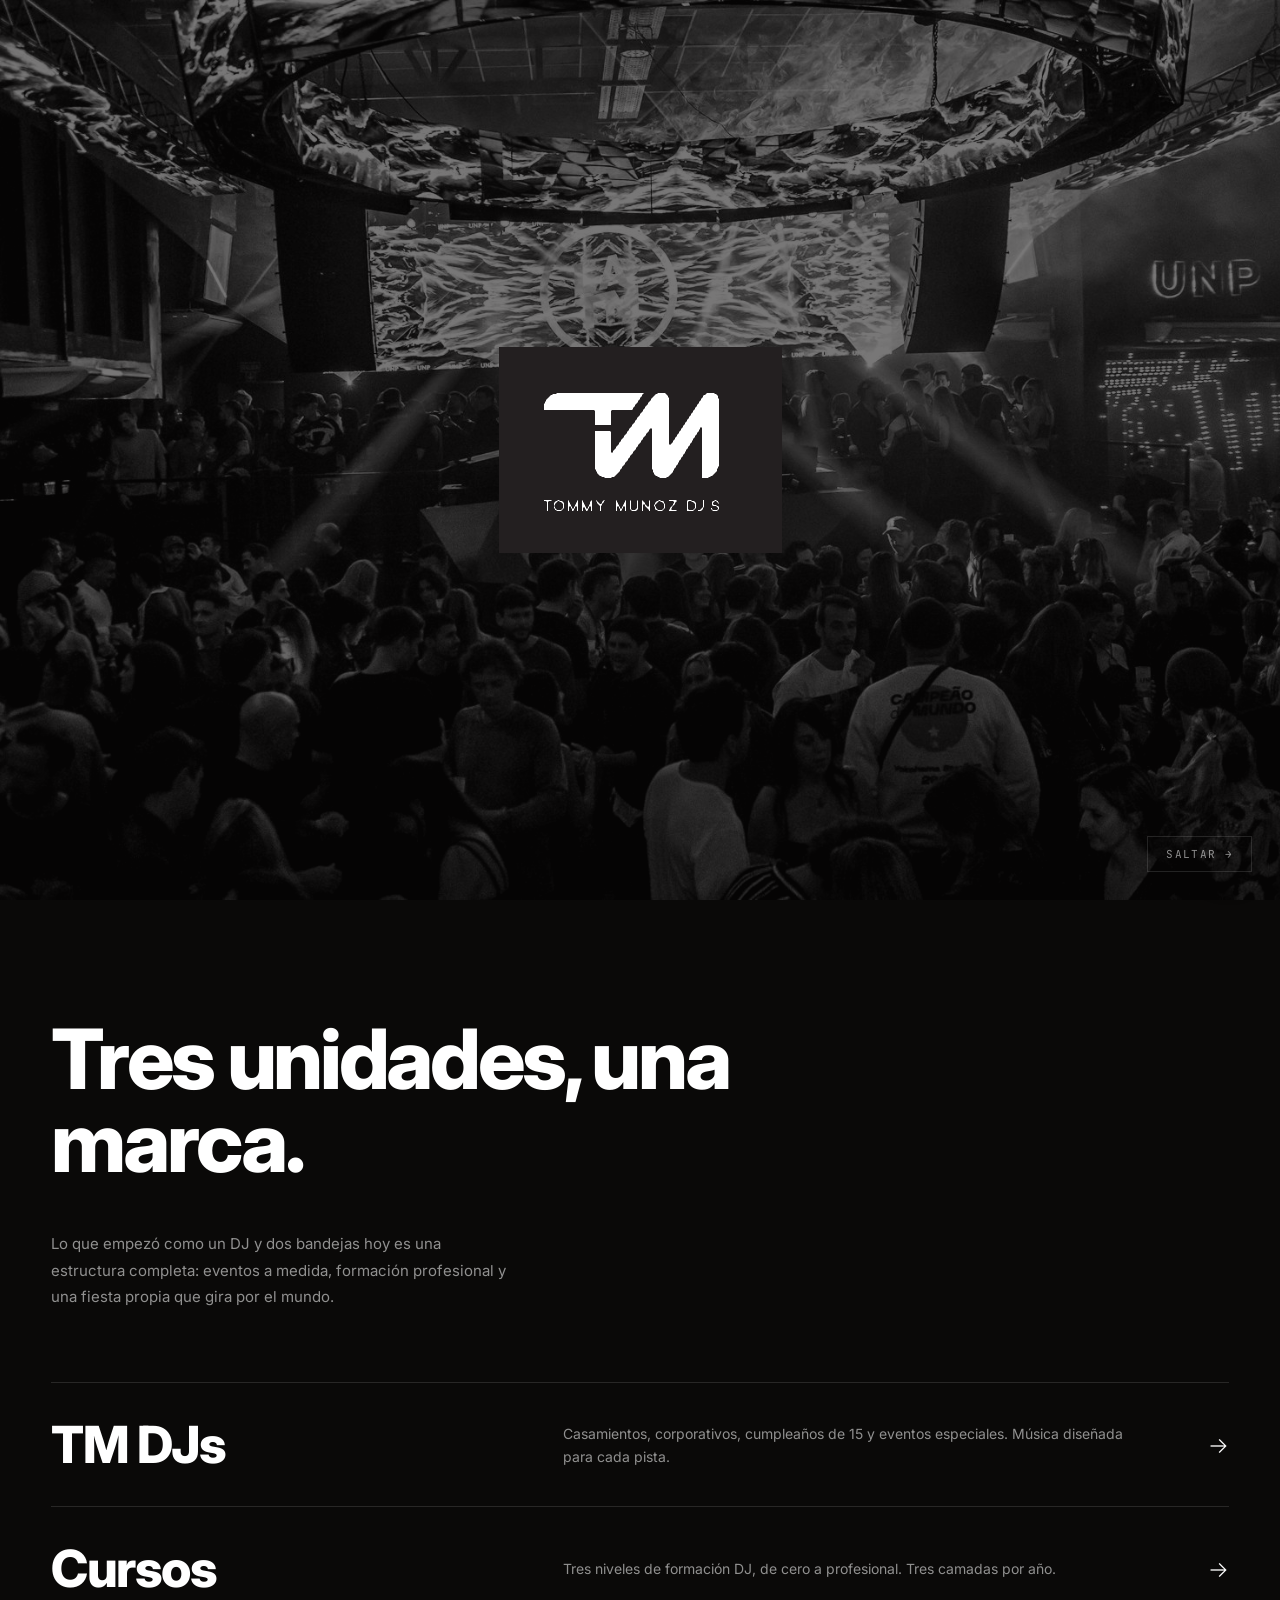
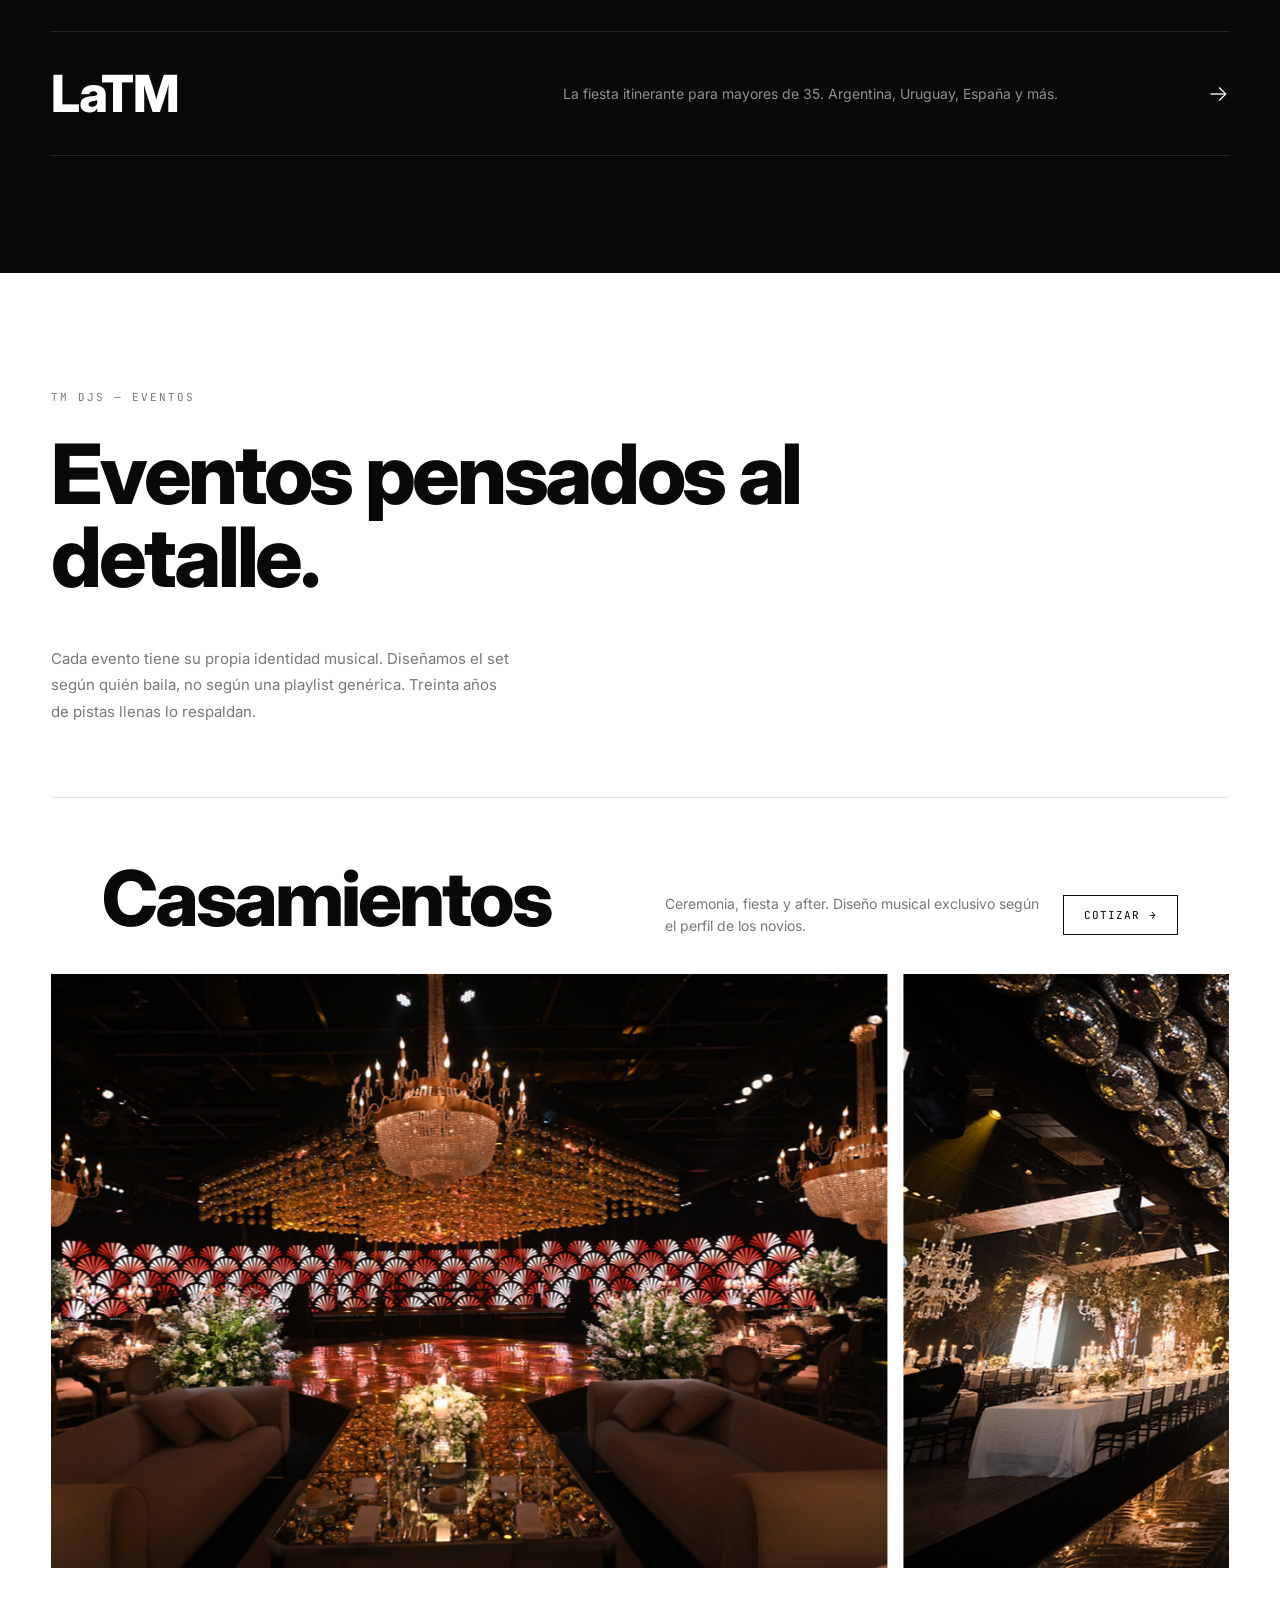
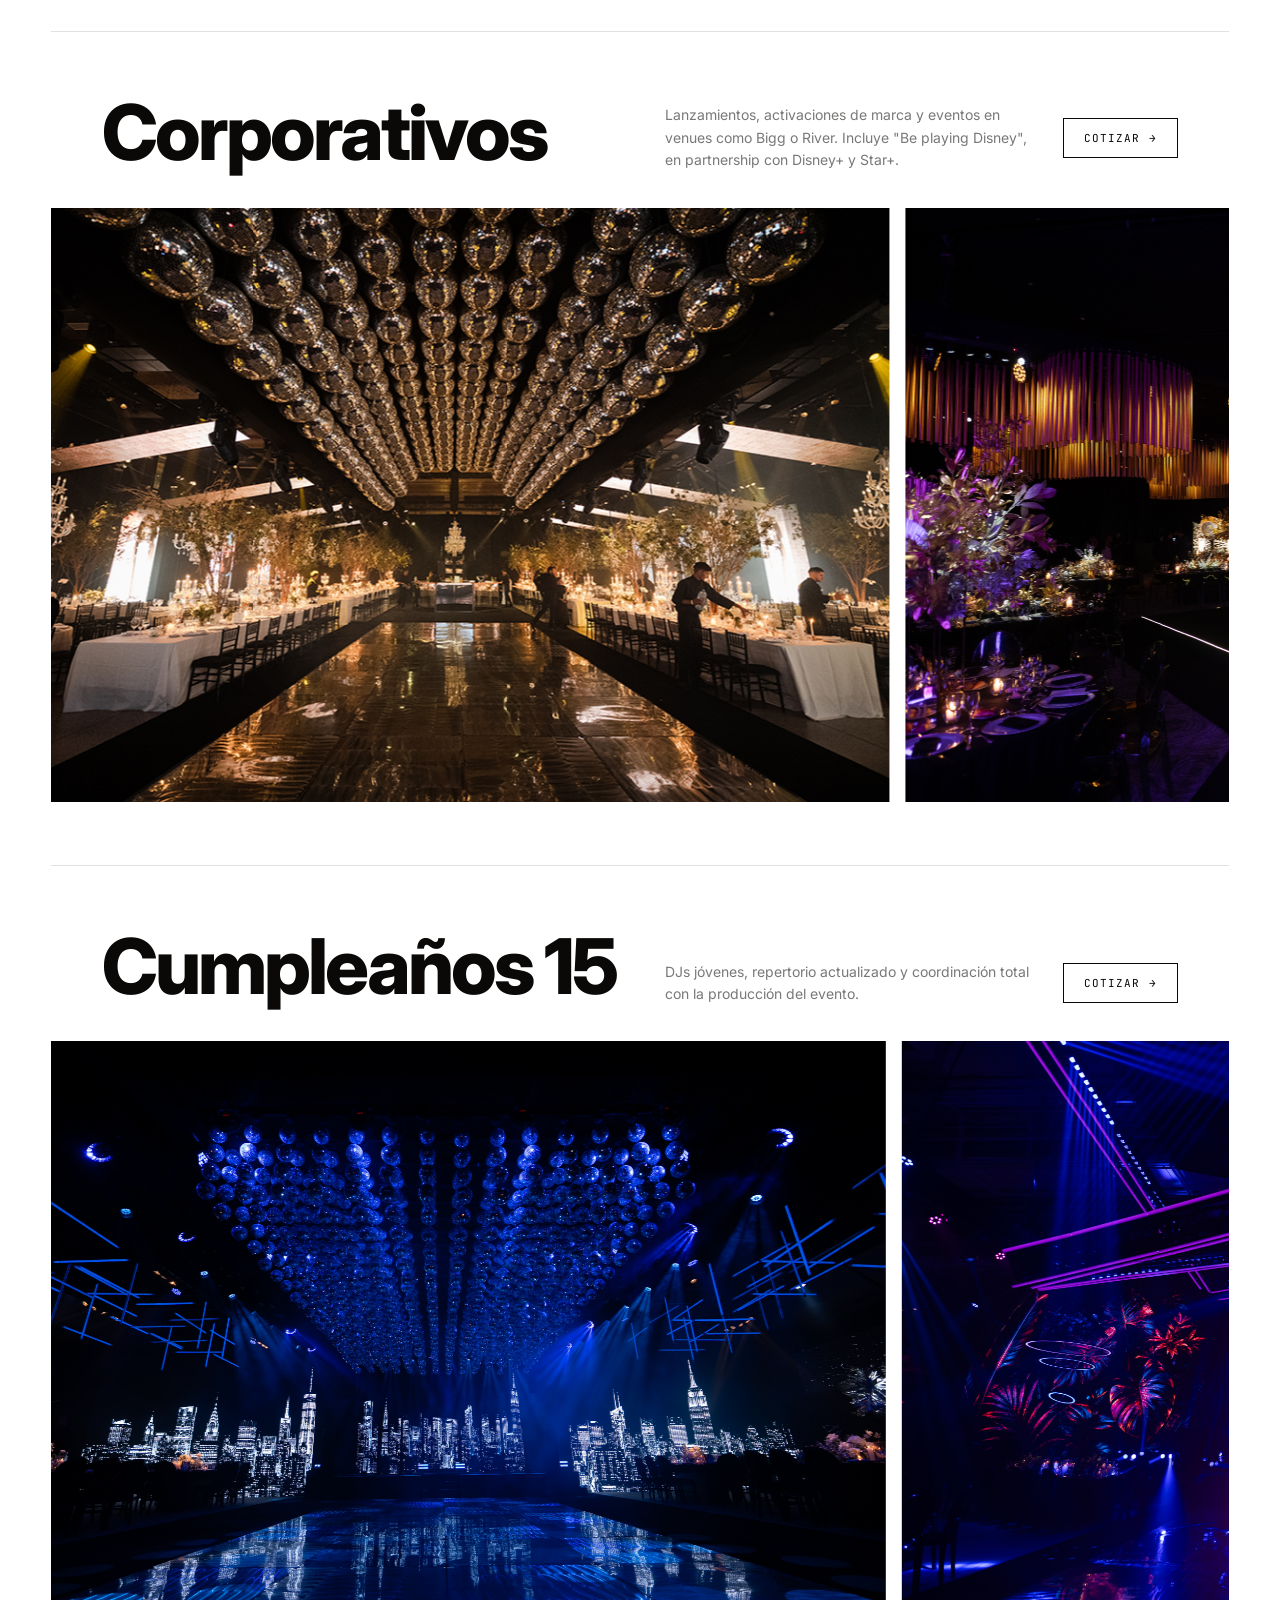
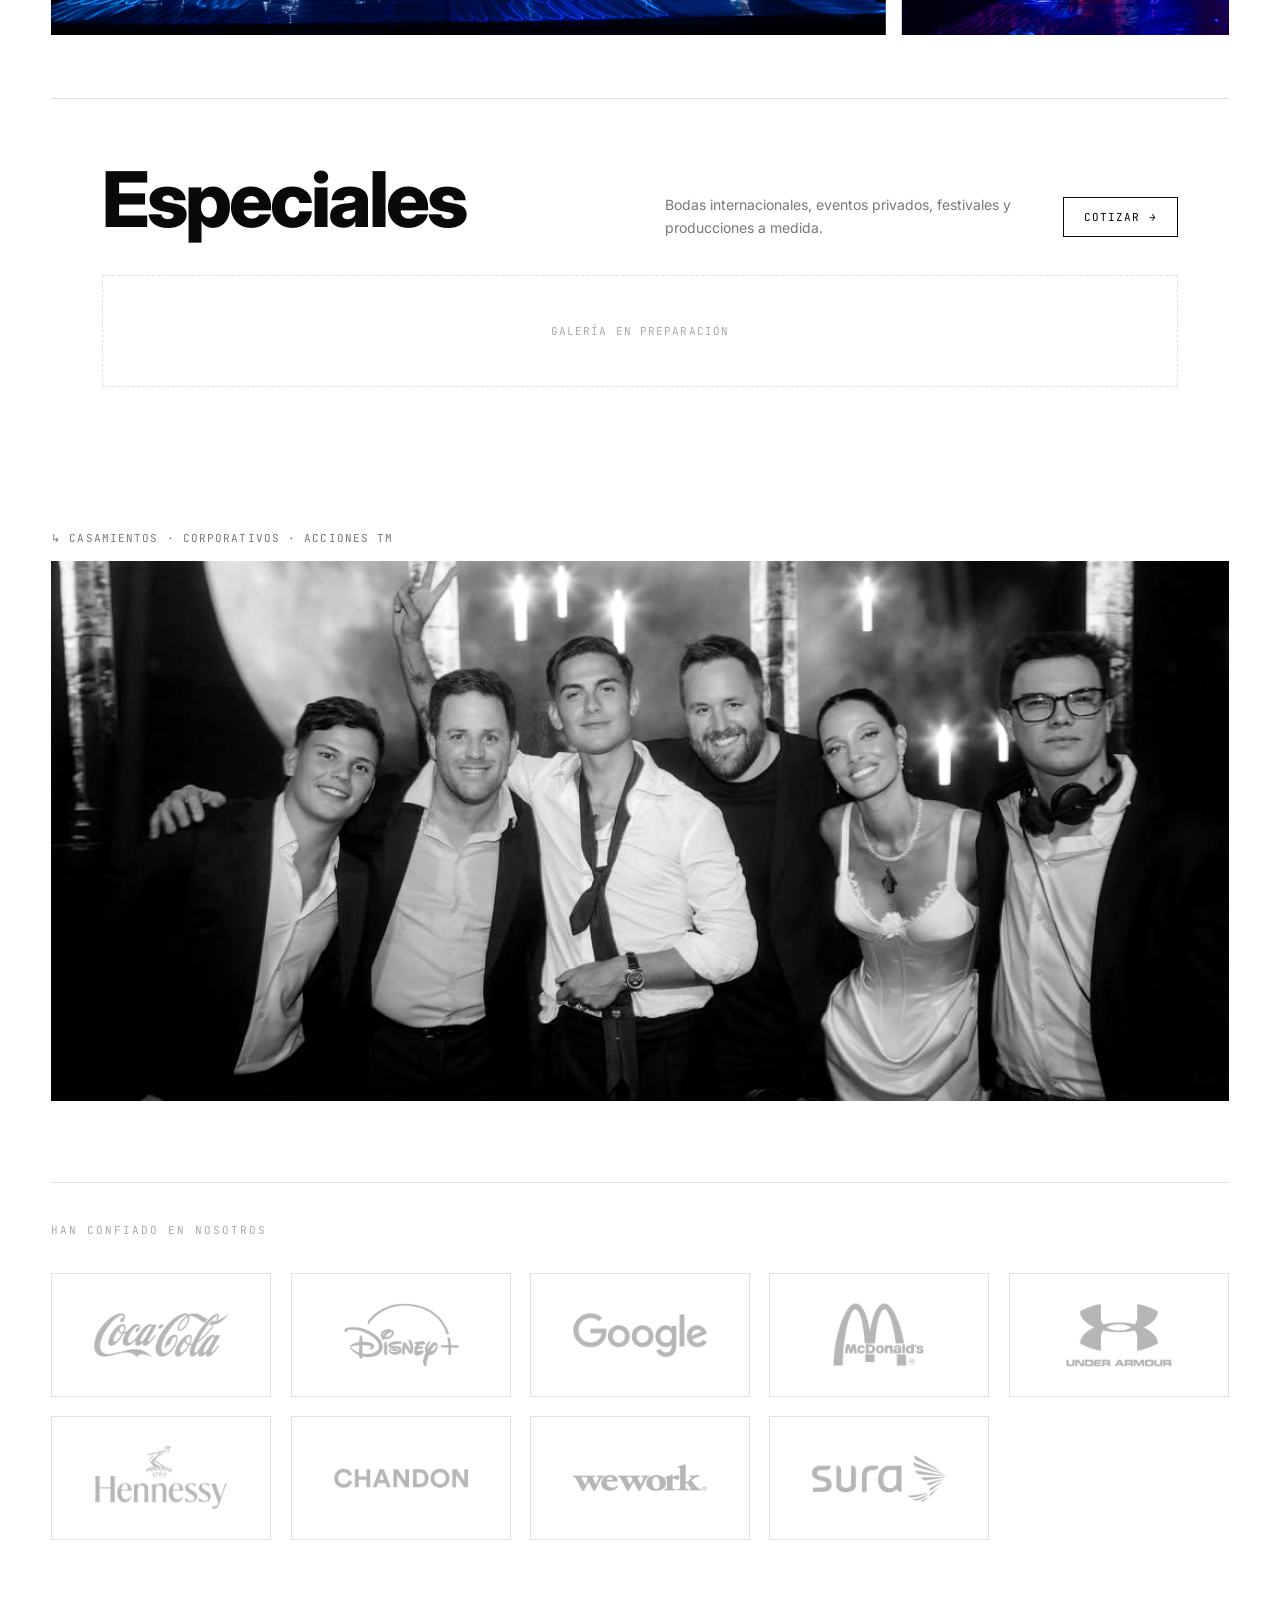
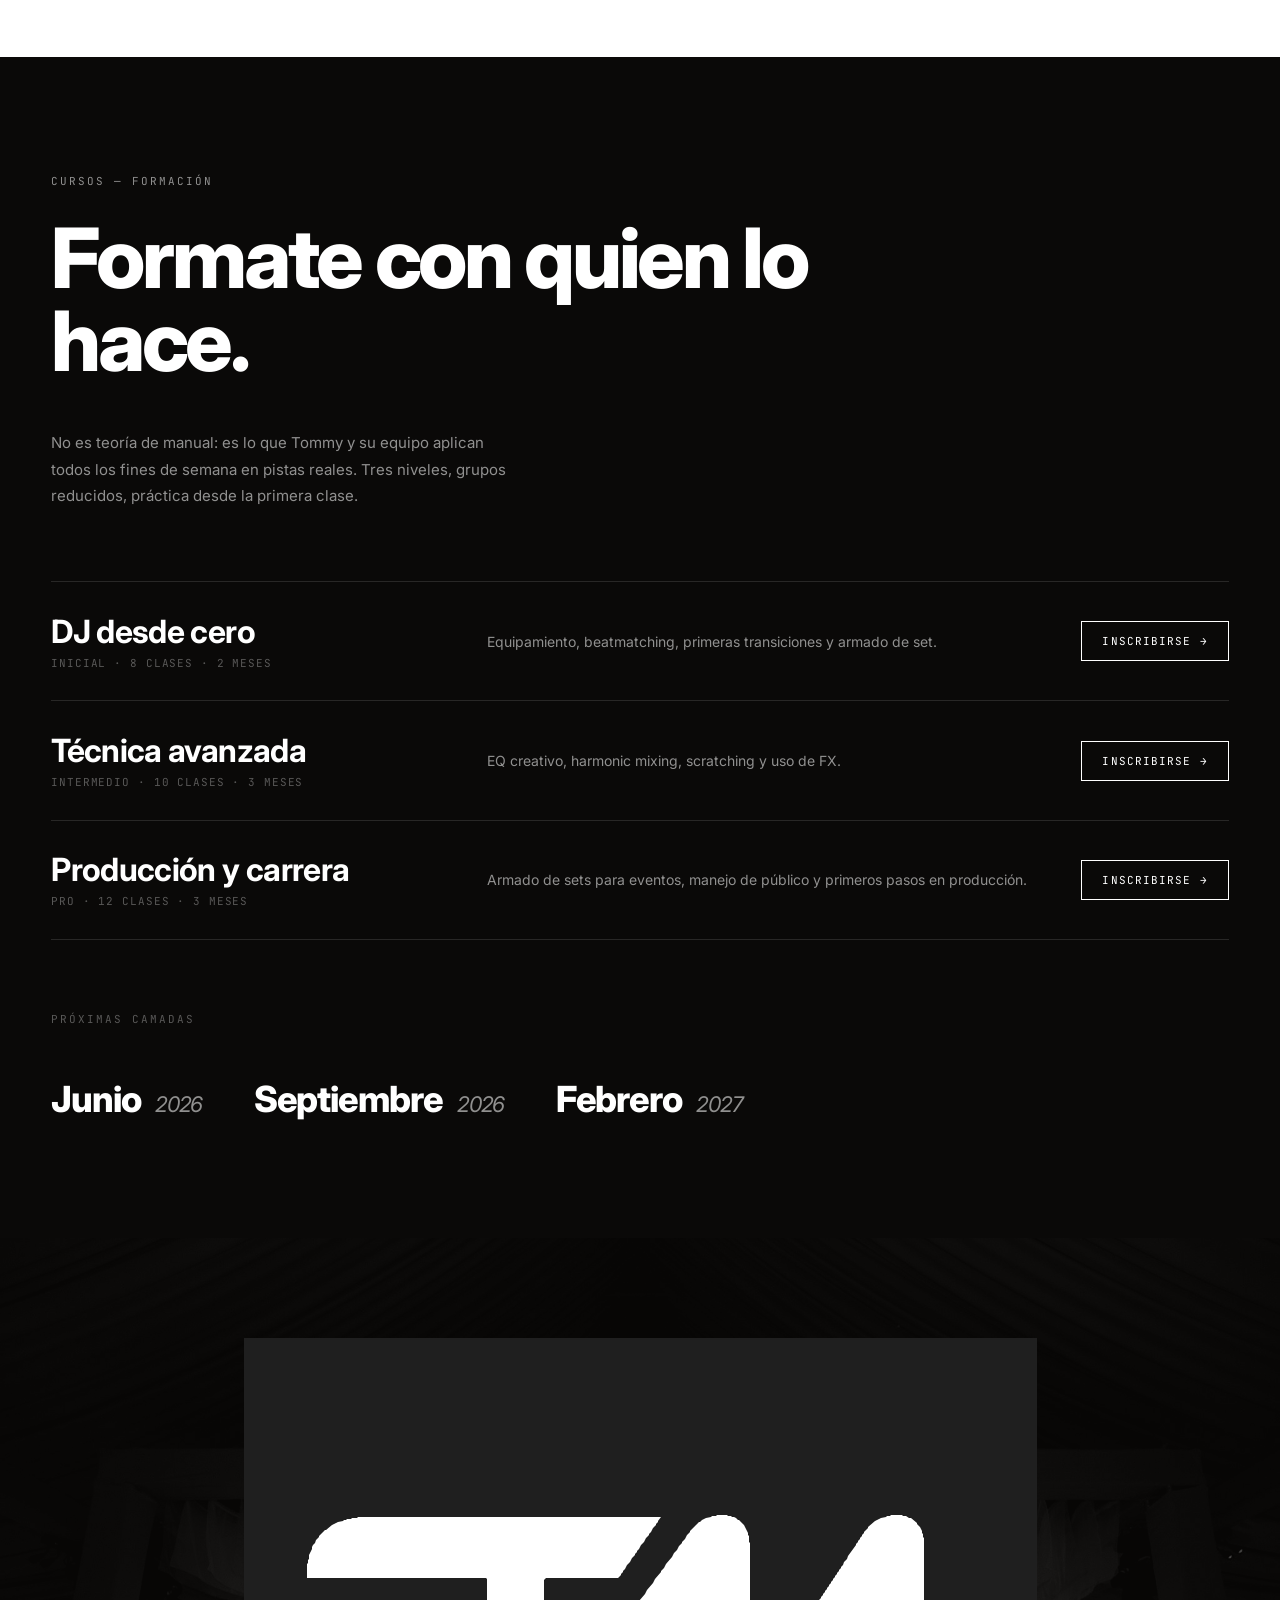
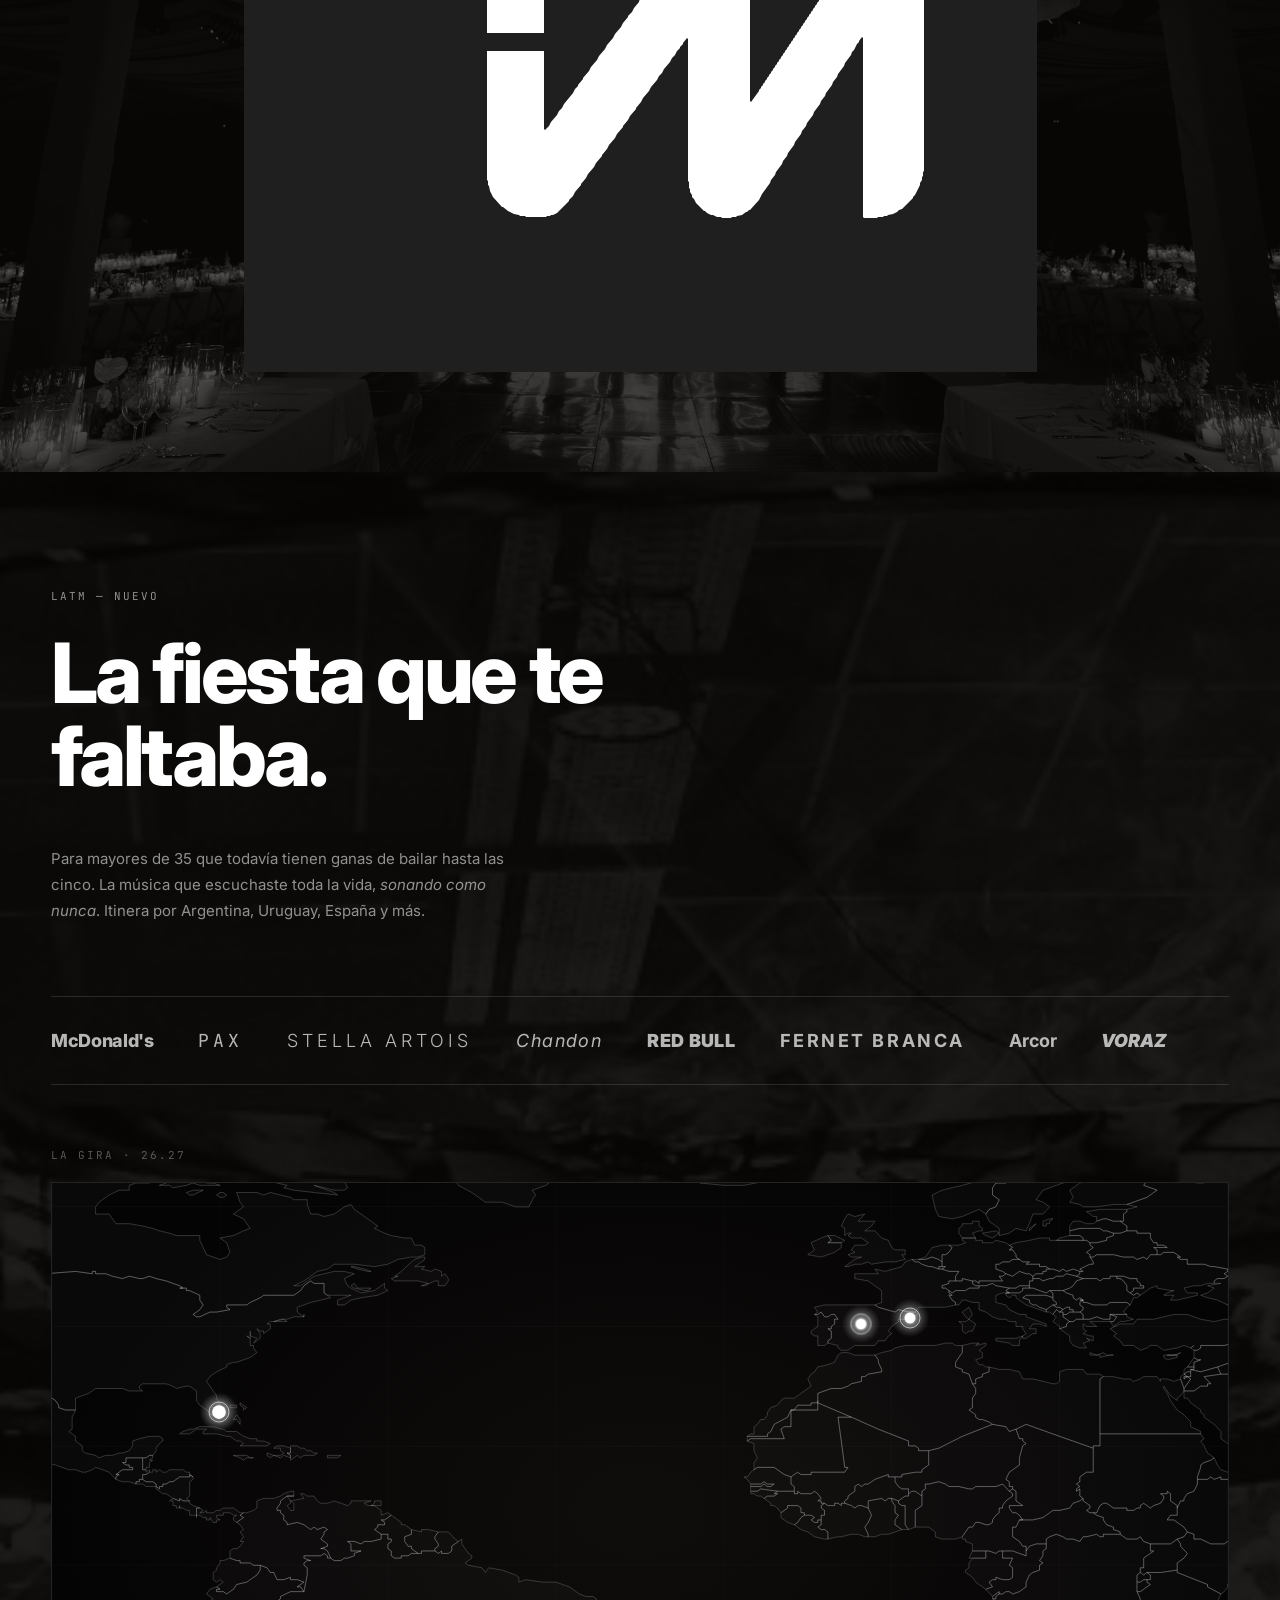
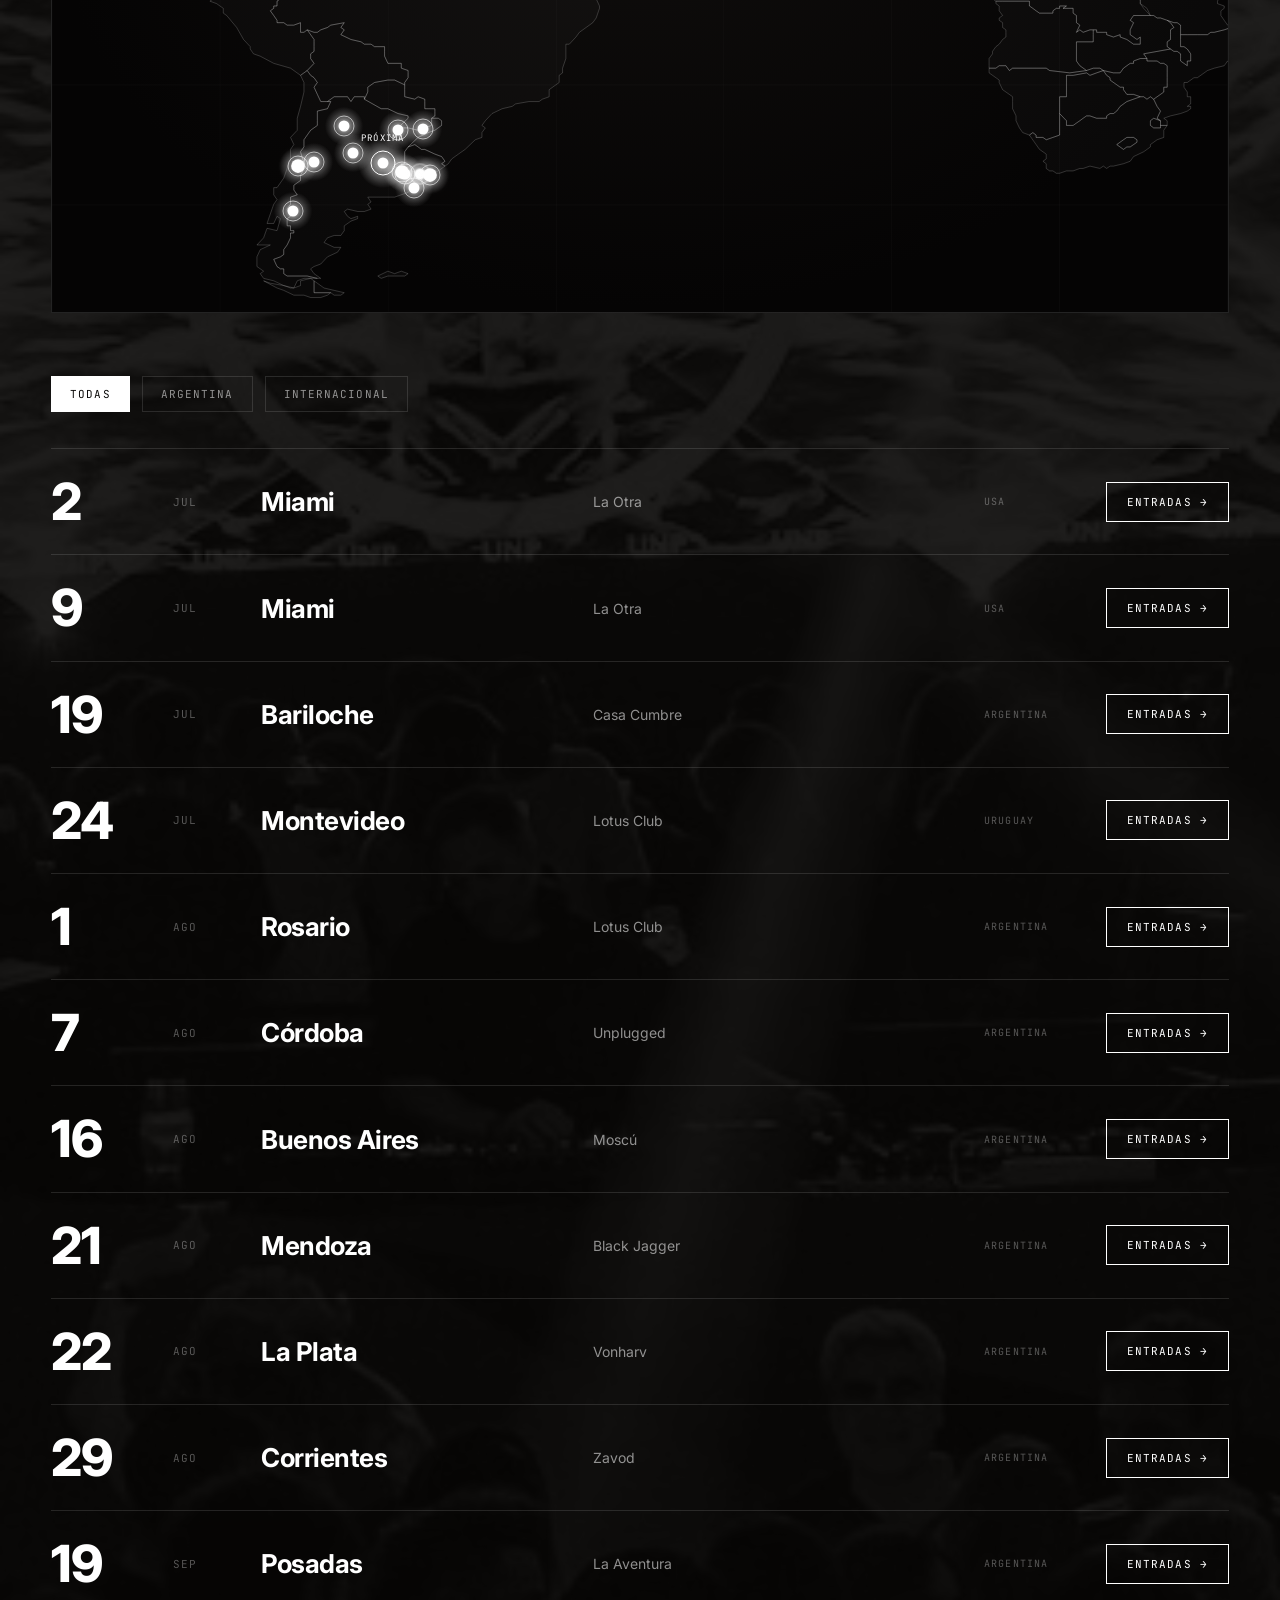
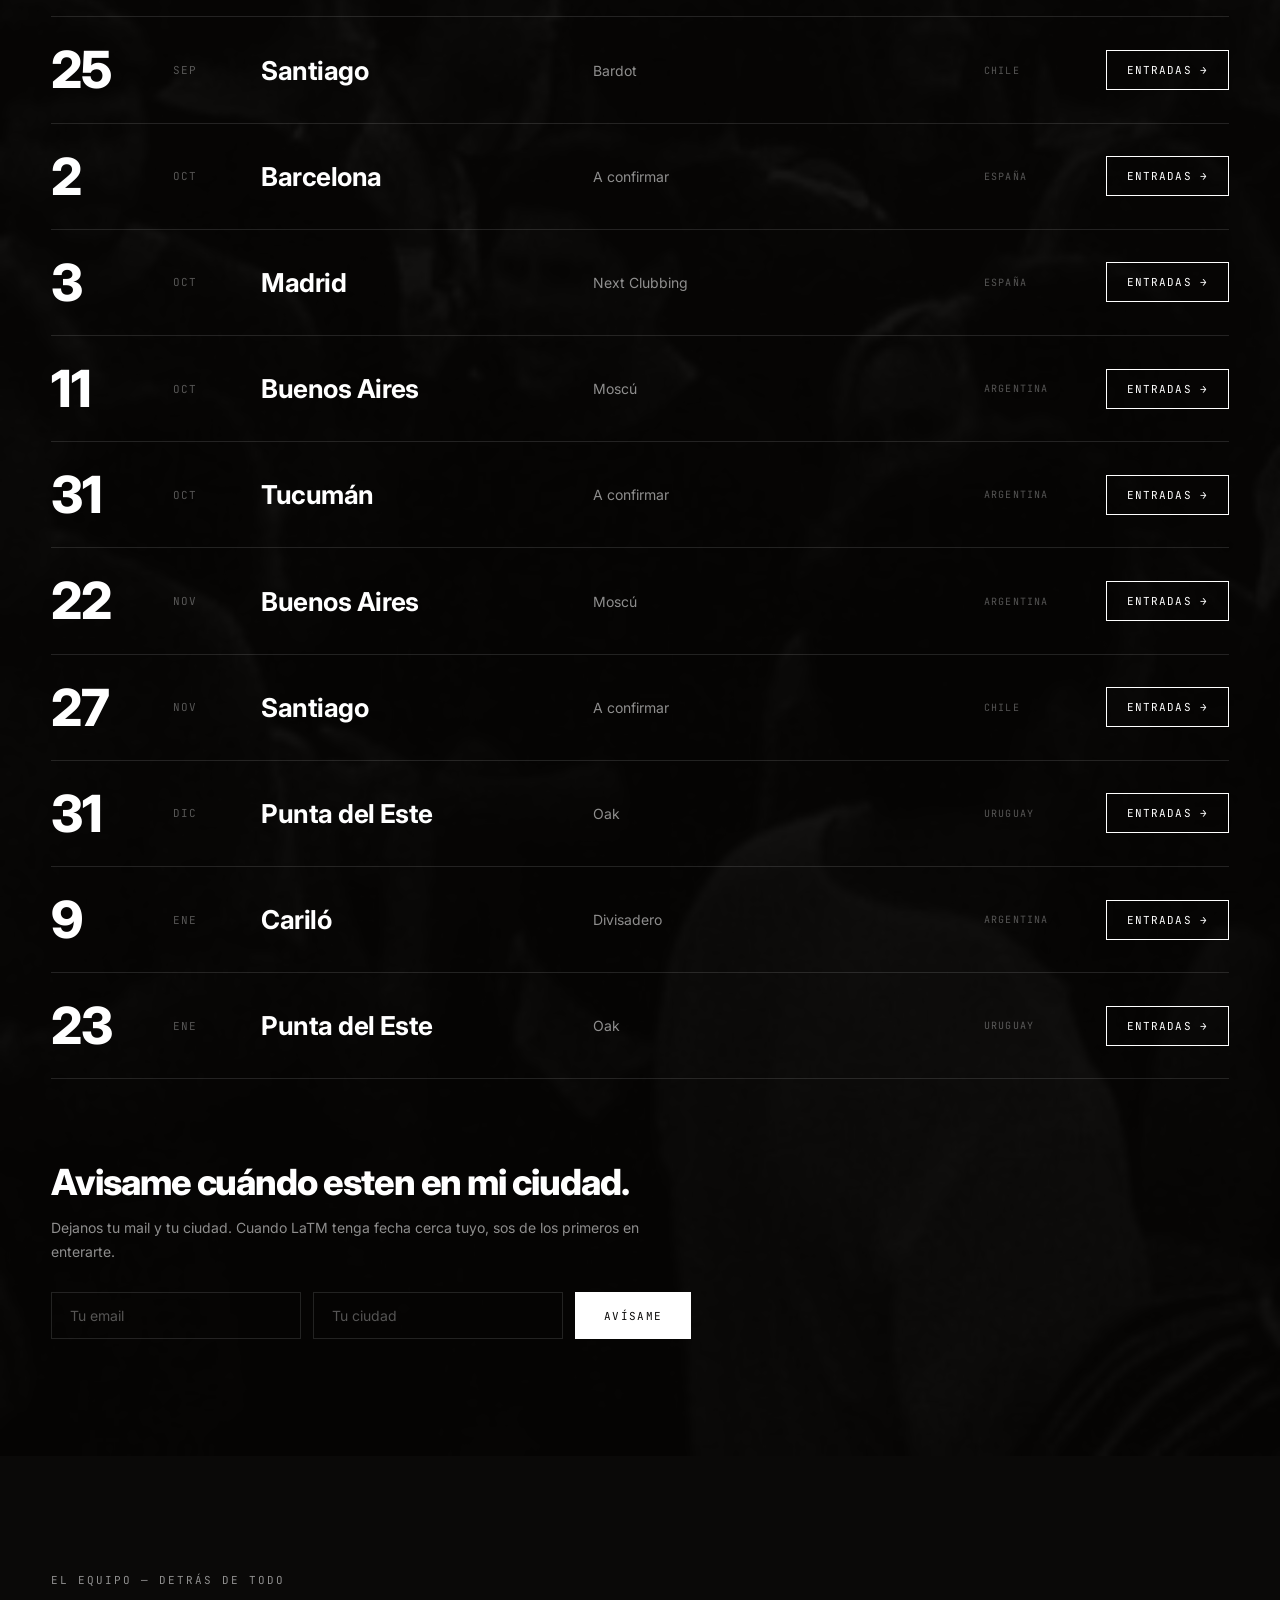
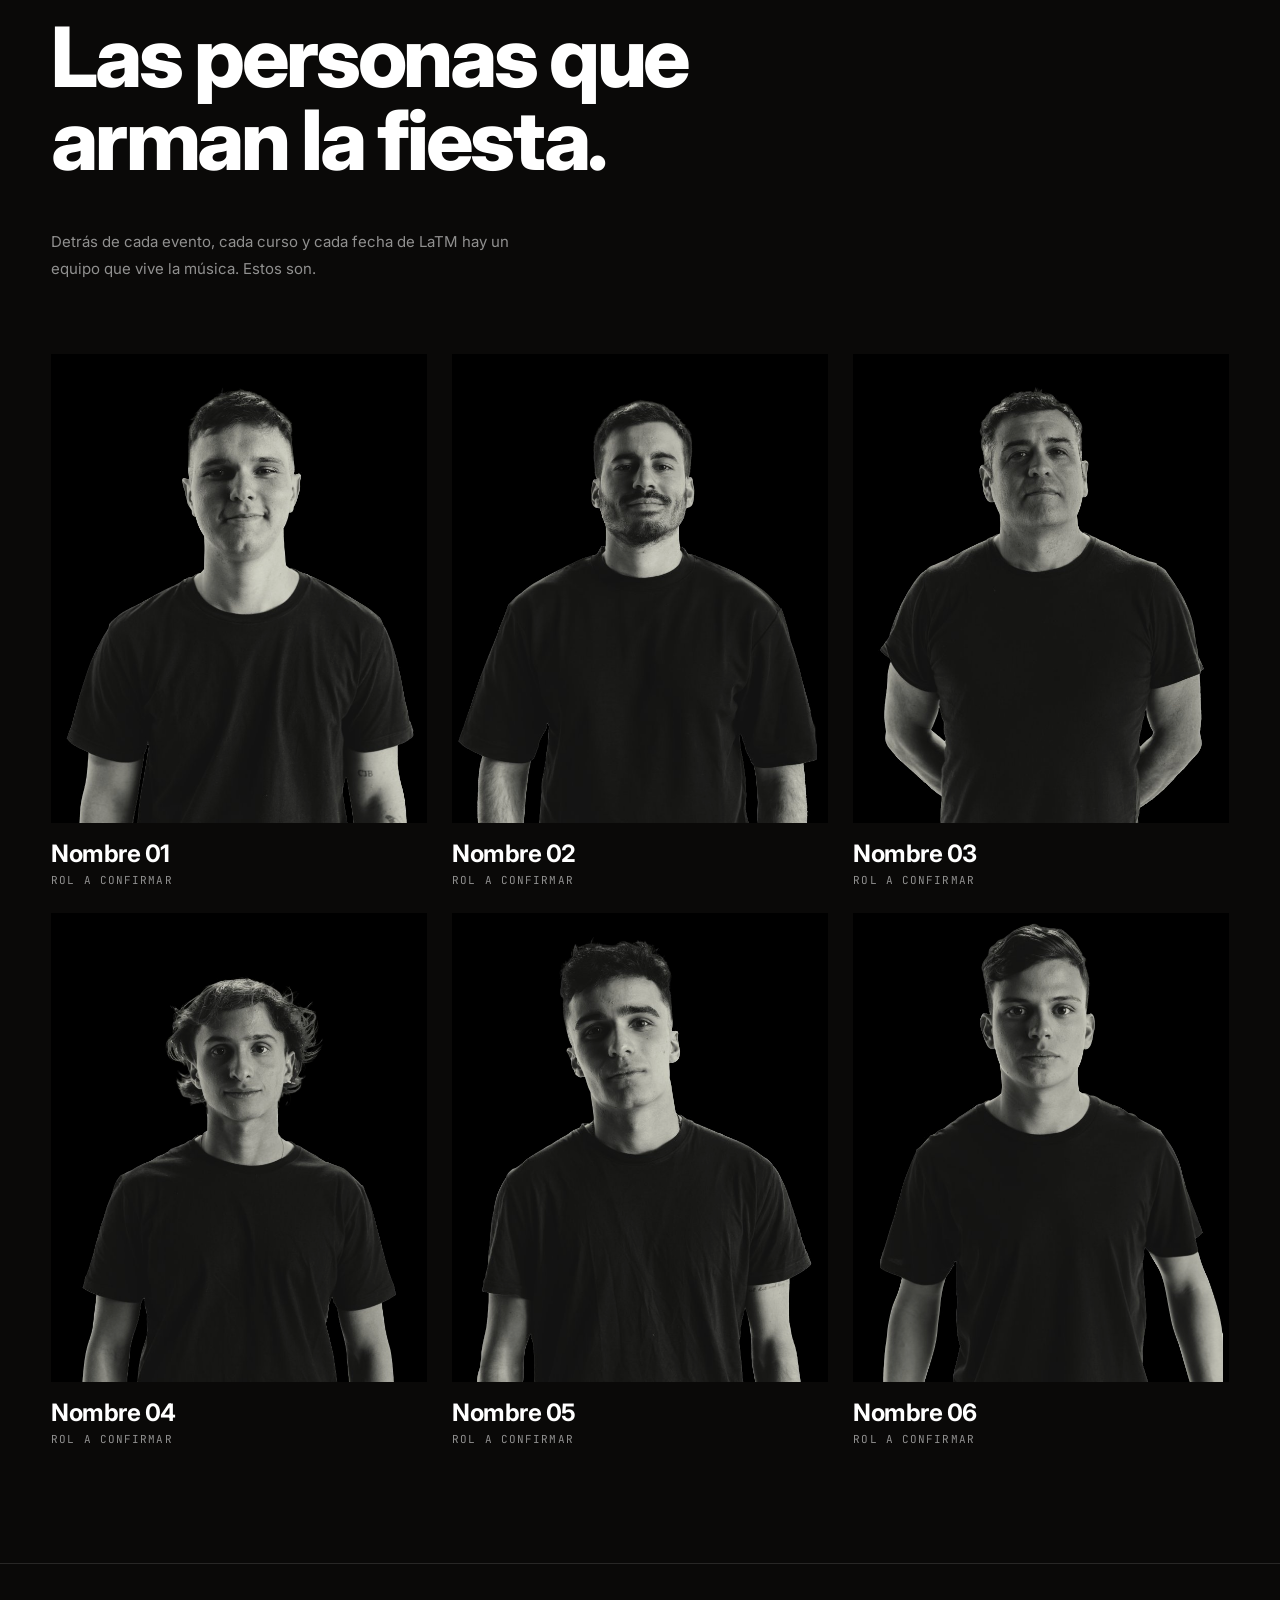
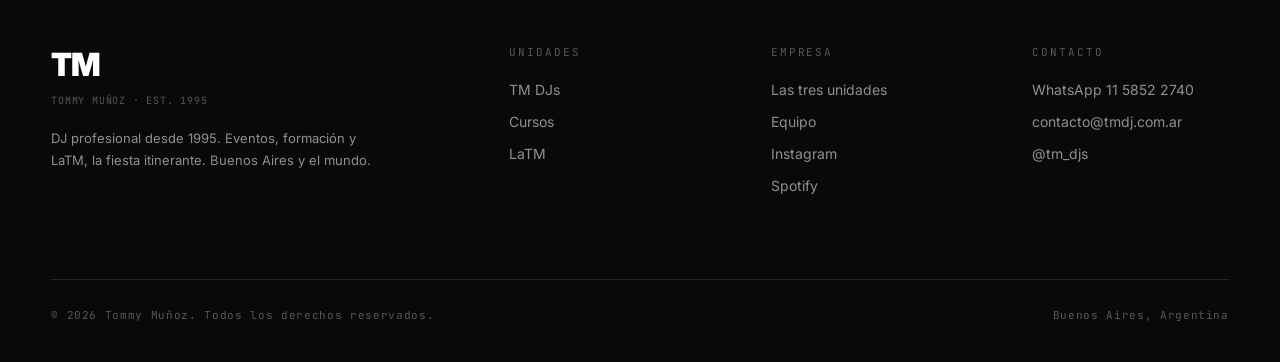
==== commit c72b90c1: "Update index.html" ====
--- a/index.html
+++ b/index.html
@@ -21,8 +21,7 @@
   <div class="intro-img" id="intro-img"></div>
   <div class="velo"></div>
   <div class="marca">
-    <span class="tm-grande">TM</span>
-    <span class="sub-intro">Tommy Muñoz · Est. 1995</span>
+    <img class="logo-intro" src="img/tommy_munoz_logo_text.svg" alt="Tommy Muñoz DJs">
   </div>
   <button class="saltar" id="saltar-intro">Saltar →</button>
   <div class="progreso" id="intro-progreso"></div>
@@ -40,8 +39,7 @@
 <!-- 02 · NAV -->
 <nav class="nav" id="nav">
   <a href="#" class="logo">
-    <span class="tm">TM</span>
-    <span class="tagline">Tommy Muñoz · Est. 1995</span>
+    <img class="logo-nav" src="img/tommy_munoz_logo.svg" alt="TM">
   </a>
   <ul>
     <li><a href="#tmdjs">TM DJs</a></li>
@@ -70,7 +68,7 @@
   <div class="bg"></div>
   <div class="overlay"></div>
   <div class="contenido">
-    <h1 class="tm-logo">TM</h1>
+    <img class="logo-hero" src="img/tommy_munoz_logo_text.svg" alt="Tommy Muñoz DJs">
     <p class="sub">Hacemos los eventos que <em>se recuerdan</em>.</p>
     <p class="desc">Tres décadas de música en casamientos, eventos corporativos y festivales. Tres unidades, una sola obsesión: que la pista no pare.</p>
   </div>
@@ -191,8 +189,7 @@
   <div class="bg banner-foto"></div>
   <div class="overlay"></div>
   <div class="banner-logo">
-    <span class="tm-xl">TM</span>
-    <span class="tm-tag">Tommy Muñoz · Est. 1995</span>
+    <img class="logo-banner" src="img/tommy_munoz_logo.svg" alt="TM">
   </div>
 </section>
 
--- a/css/style.css
+++ b/css/style.css
@@ -327,10 +327,10 @@
   .hero .bg {
     position: absolute;
     inset: 0;
-    background-image: url('../img/hero-tommy.jpg');
+    background-image: url('../img/eventos/cumpleanos15/q15-01-cielo-espejos.JPG');
     background-size: cover;
-    background-position: center 30%;
-    filter: grayscale(1) contrast(1.05);
+    background-position: center;
+    filter: contrast(1.02);
     z-index: 0;
   }
 
@@ -372,6 +372,11 @@
     text-transform: uppercase;
     opacity: 0;
     animation: subir 1.1s var(--ease) 0.25s forwards;
+  }
+
+  .hero h1.tm-logo {
+    font-size: clamp(140px, 30vw, 460px);
+    line-height: 0.85;
   }
 
   .hero .sub {
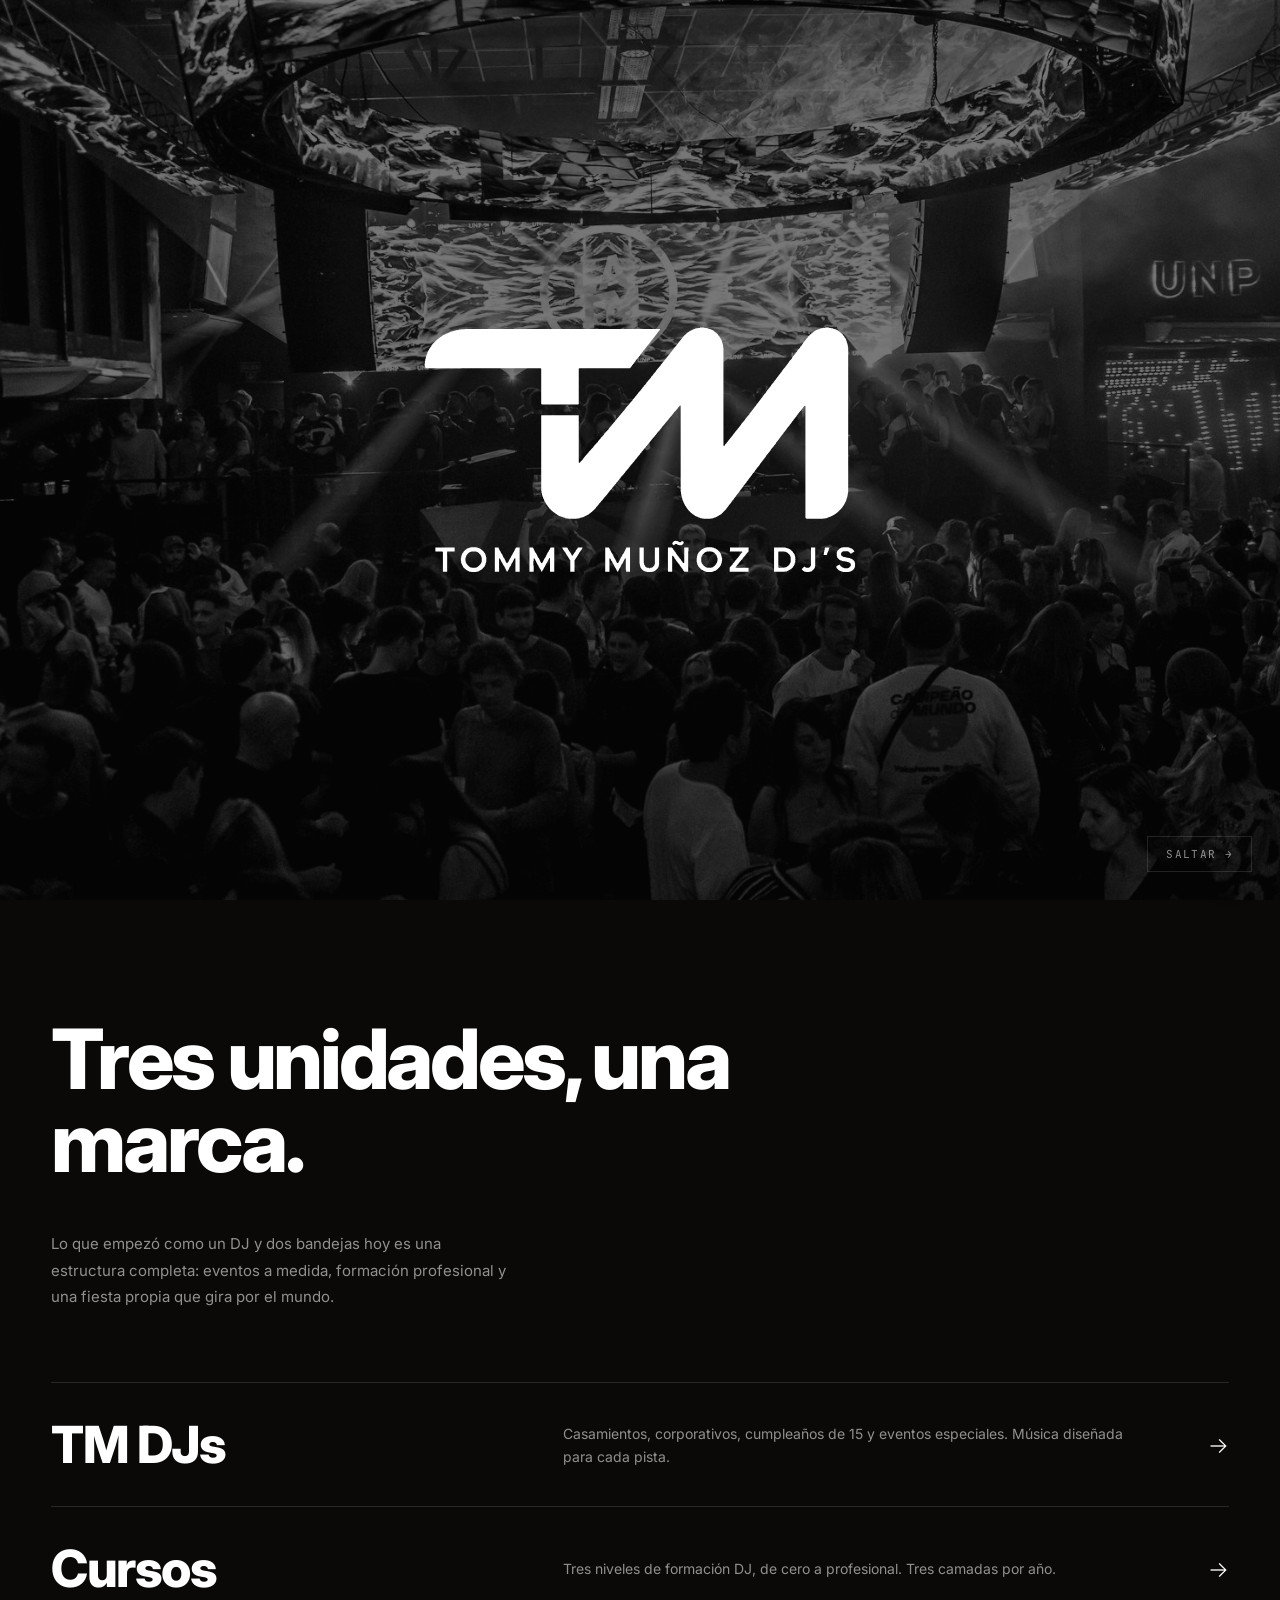
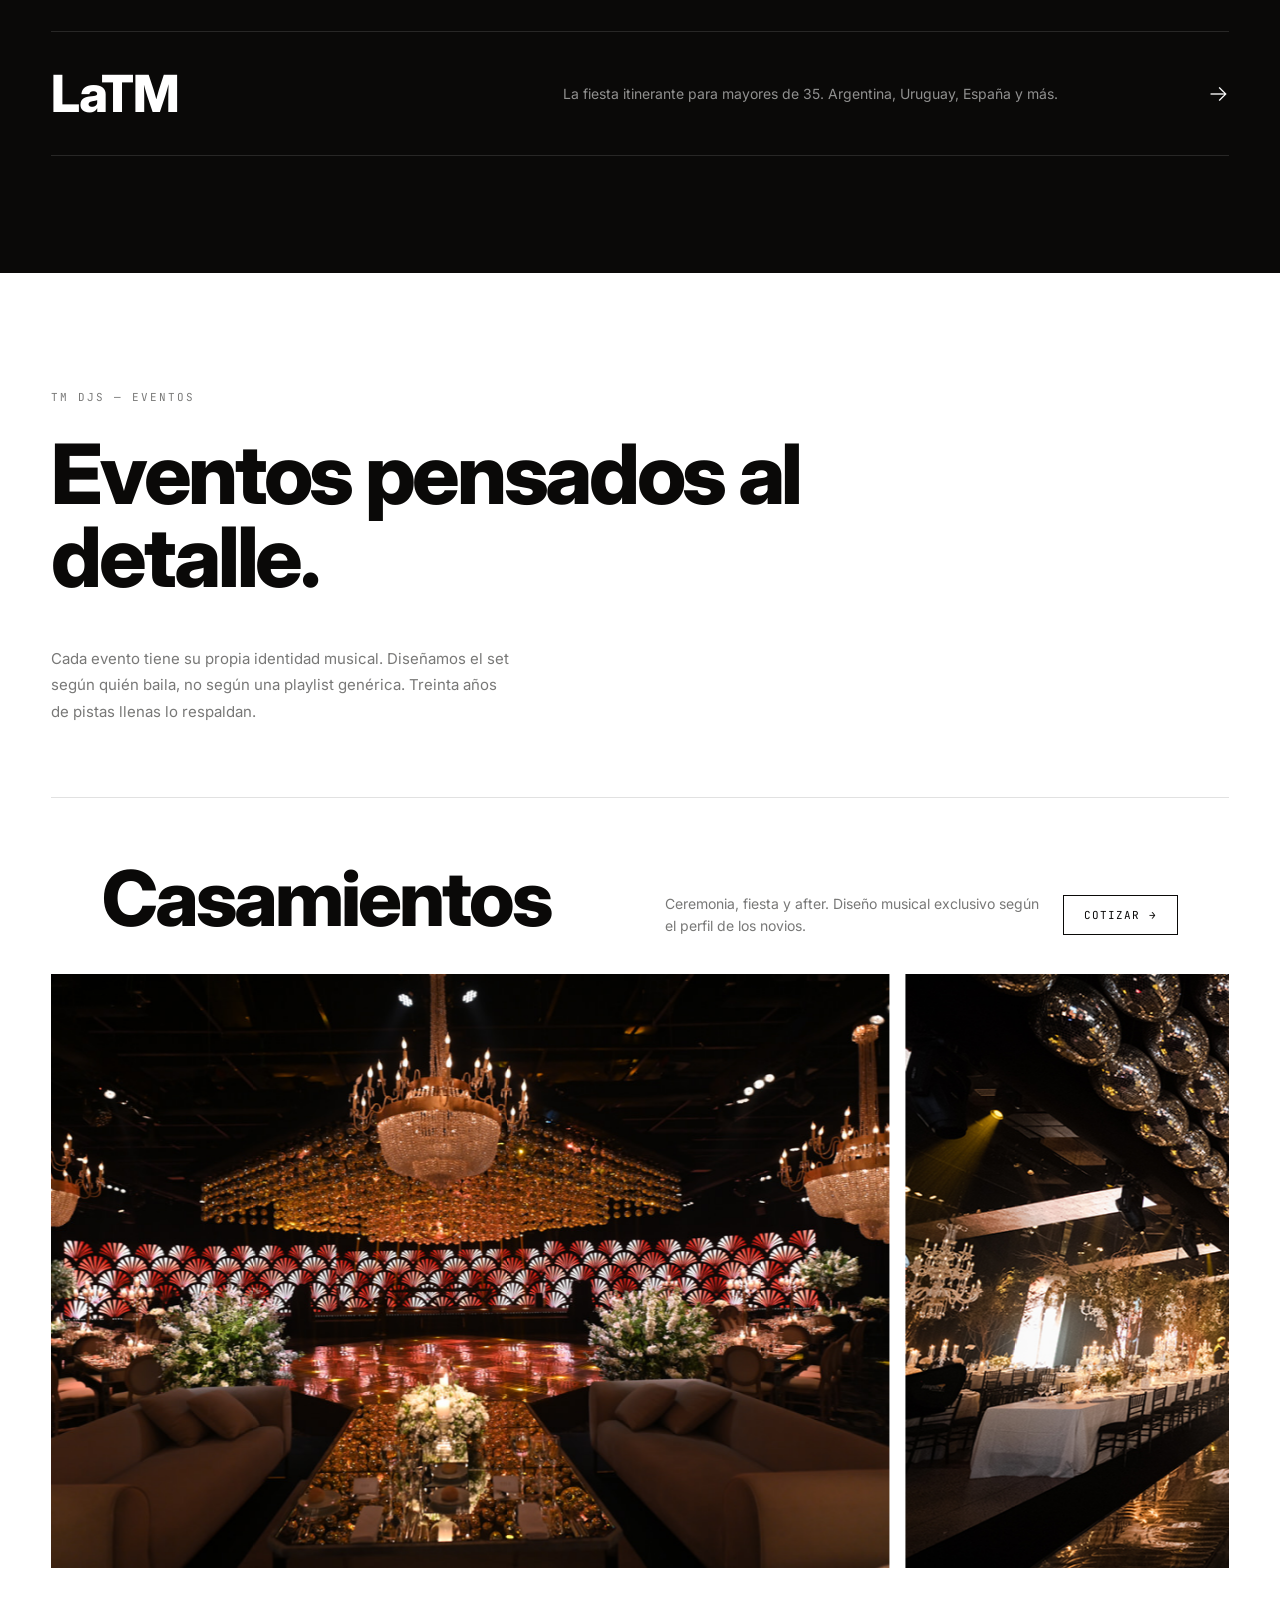
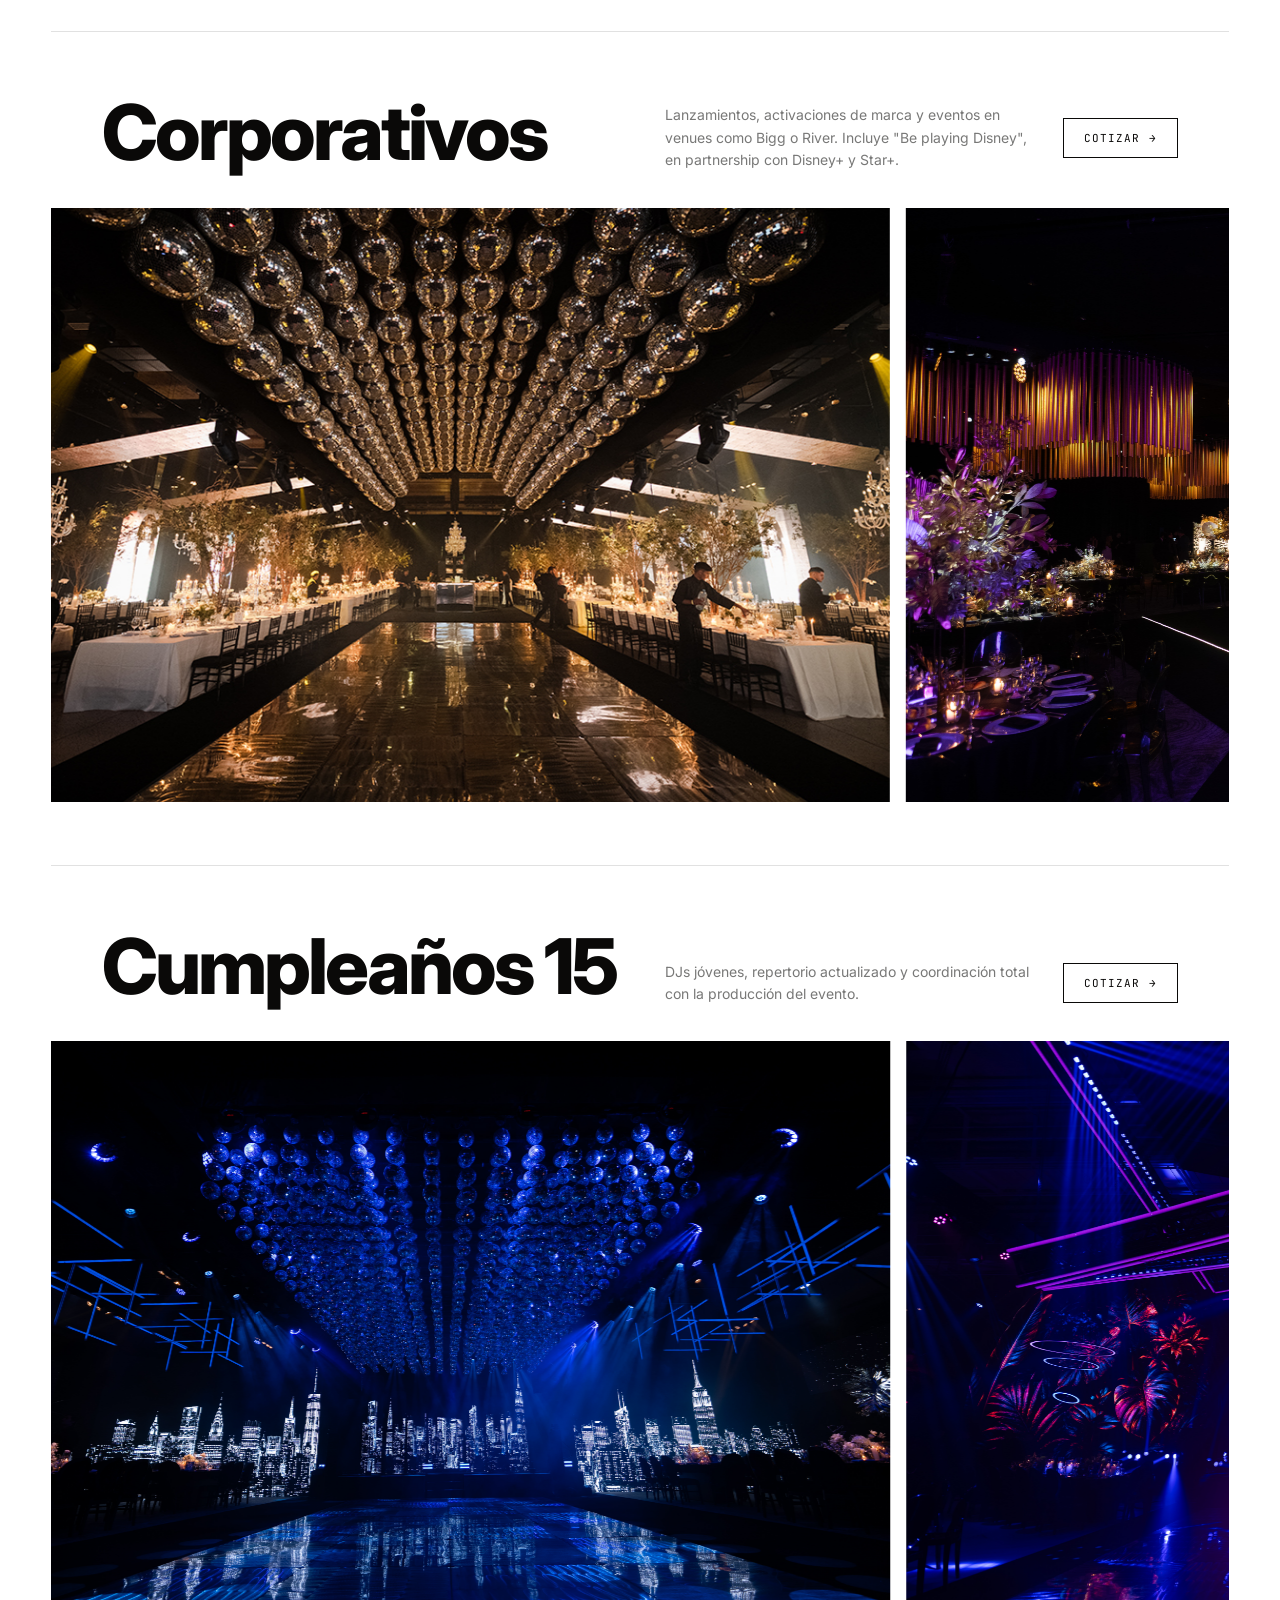
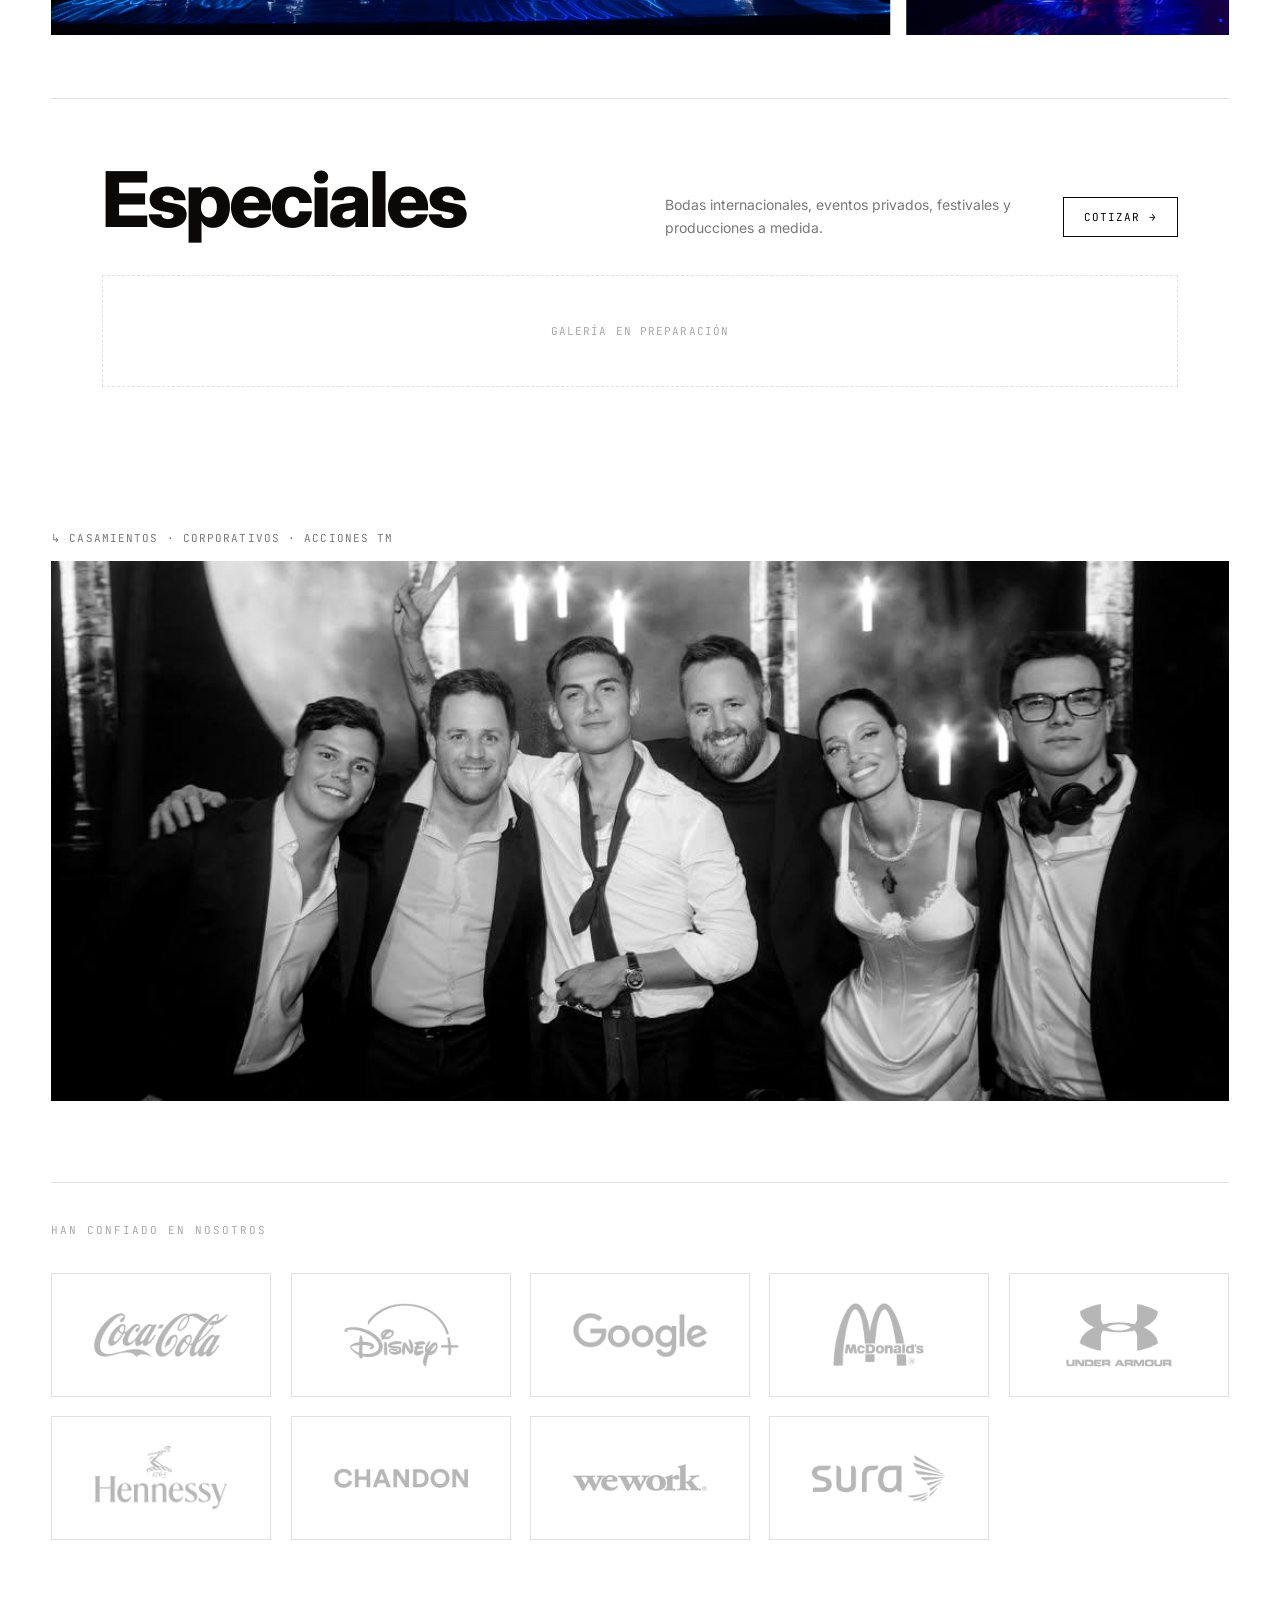
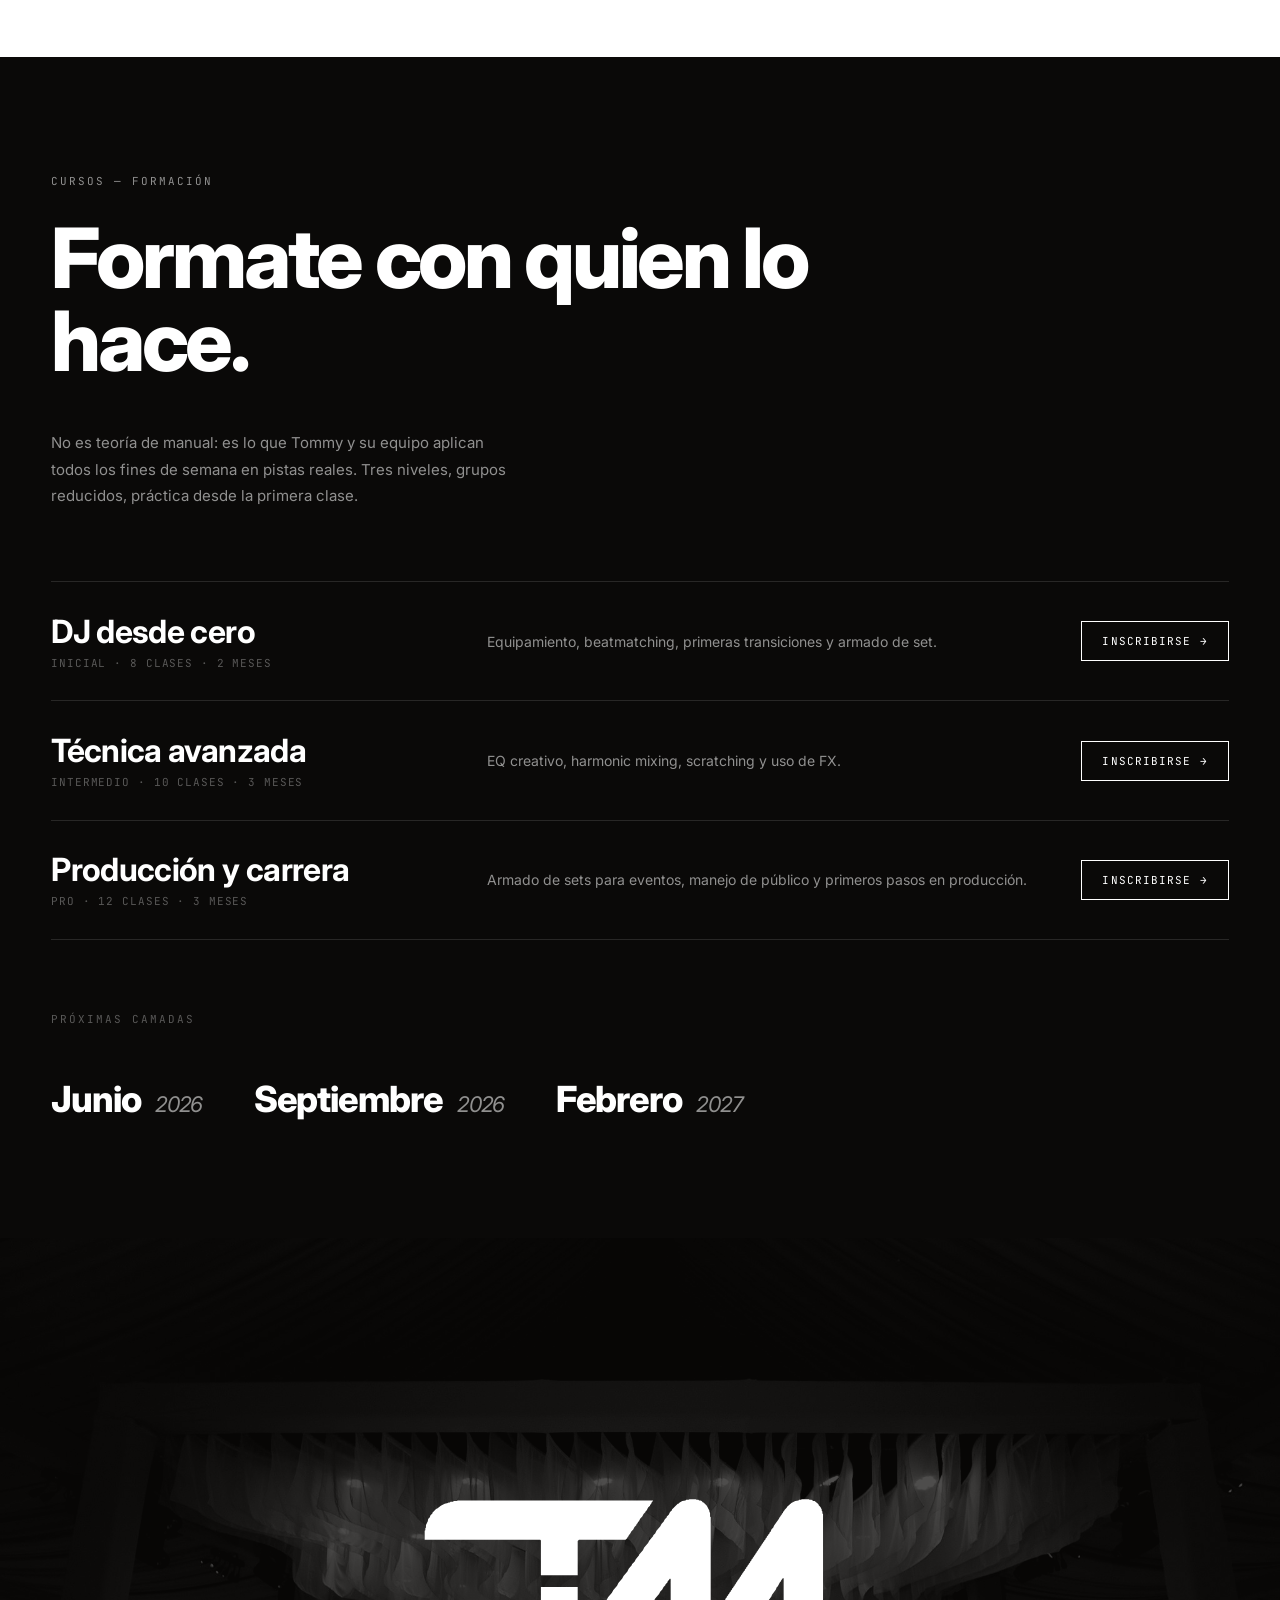
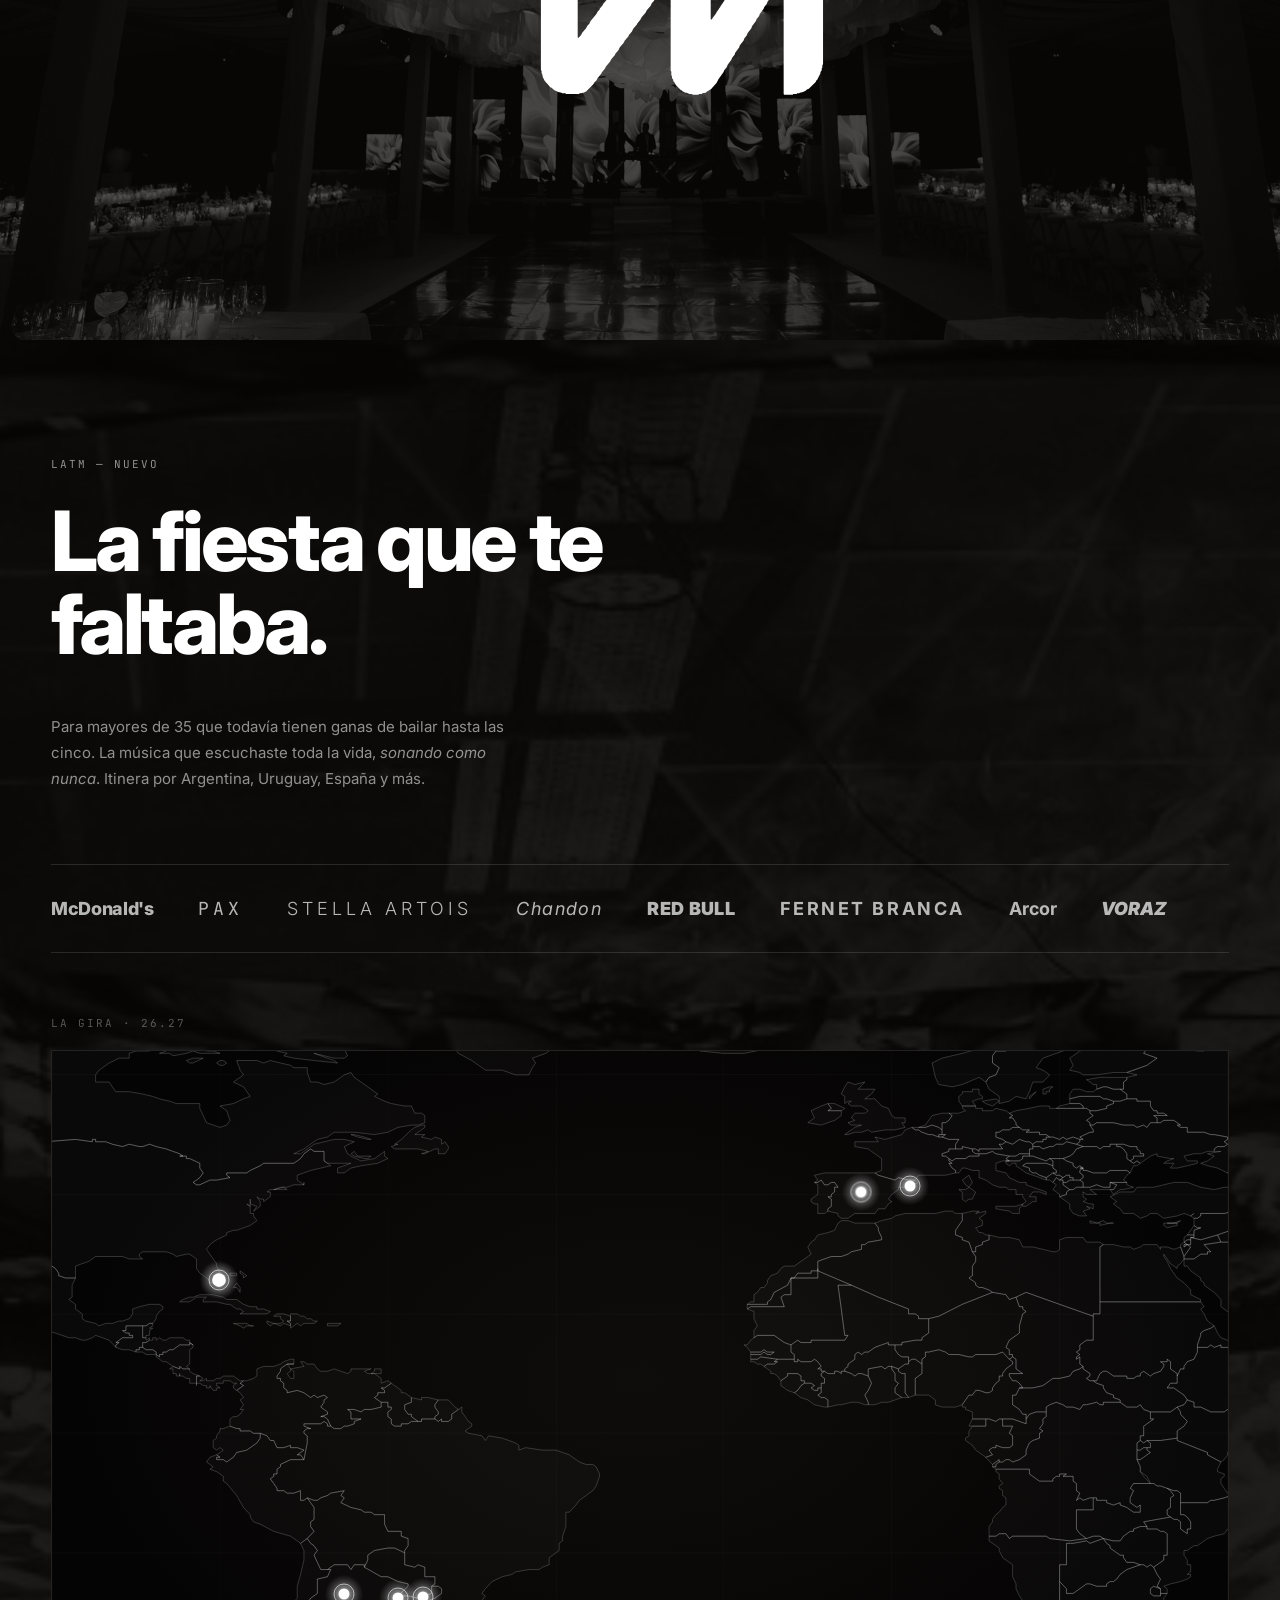
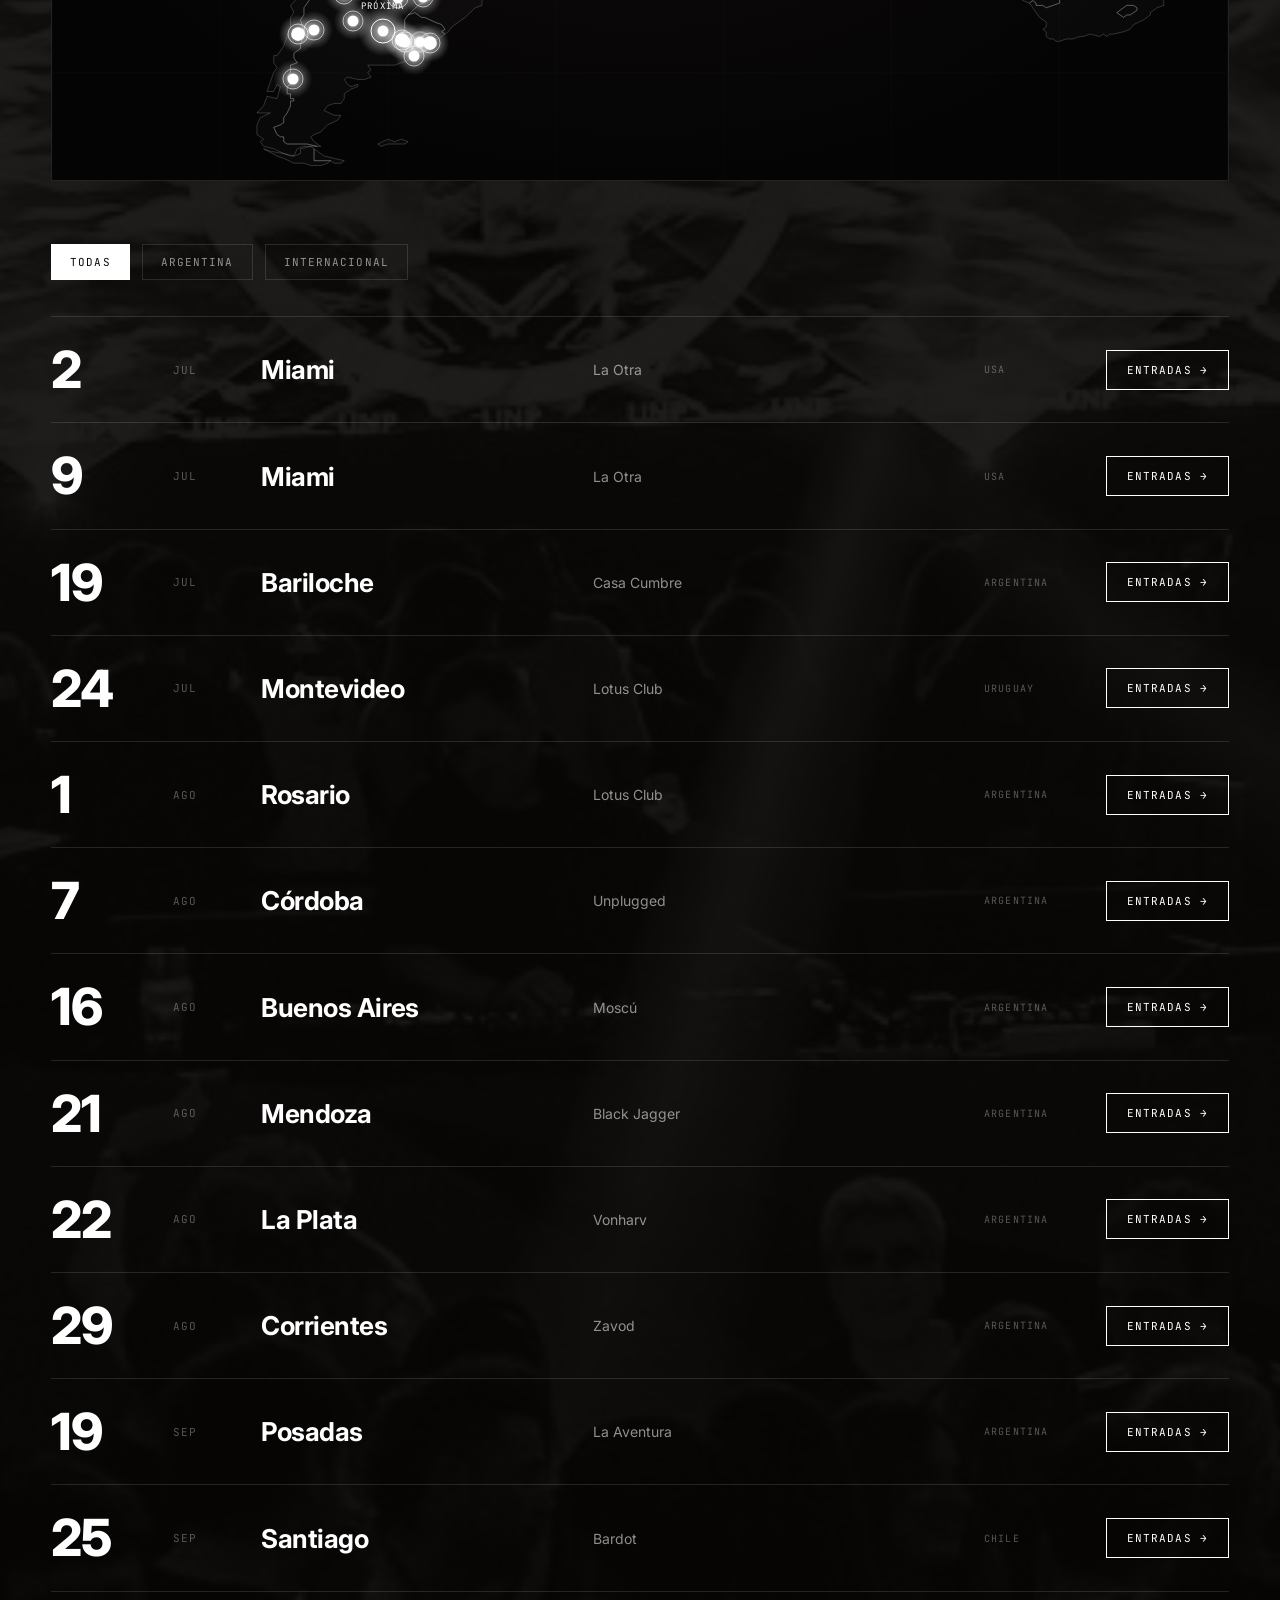
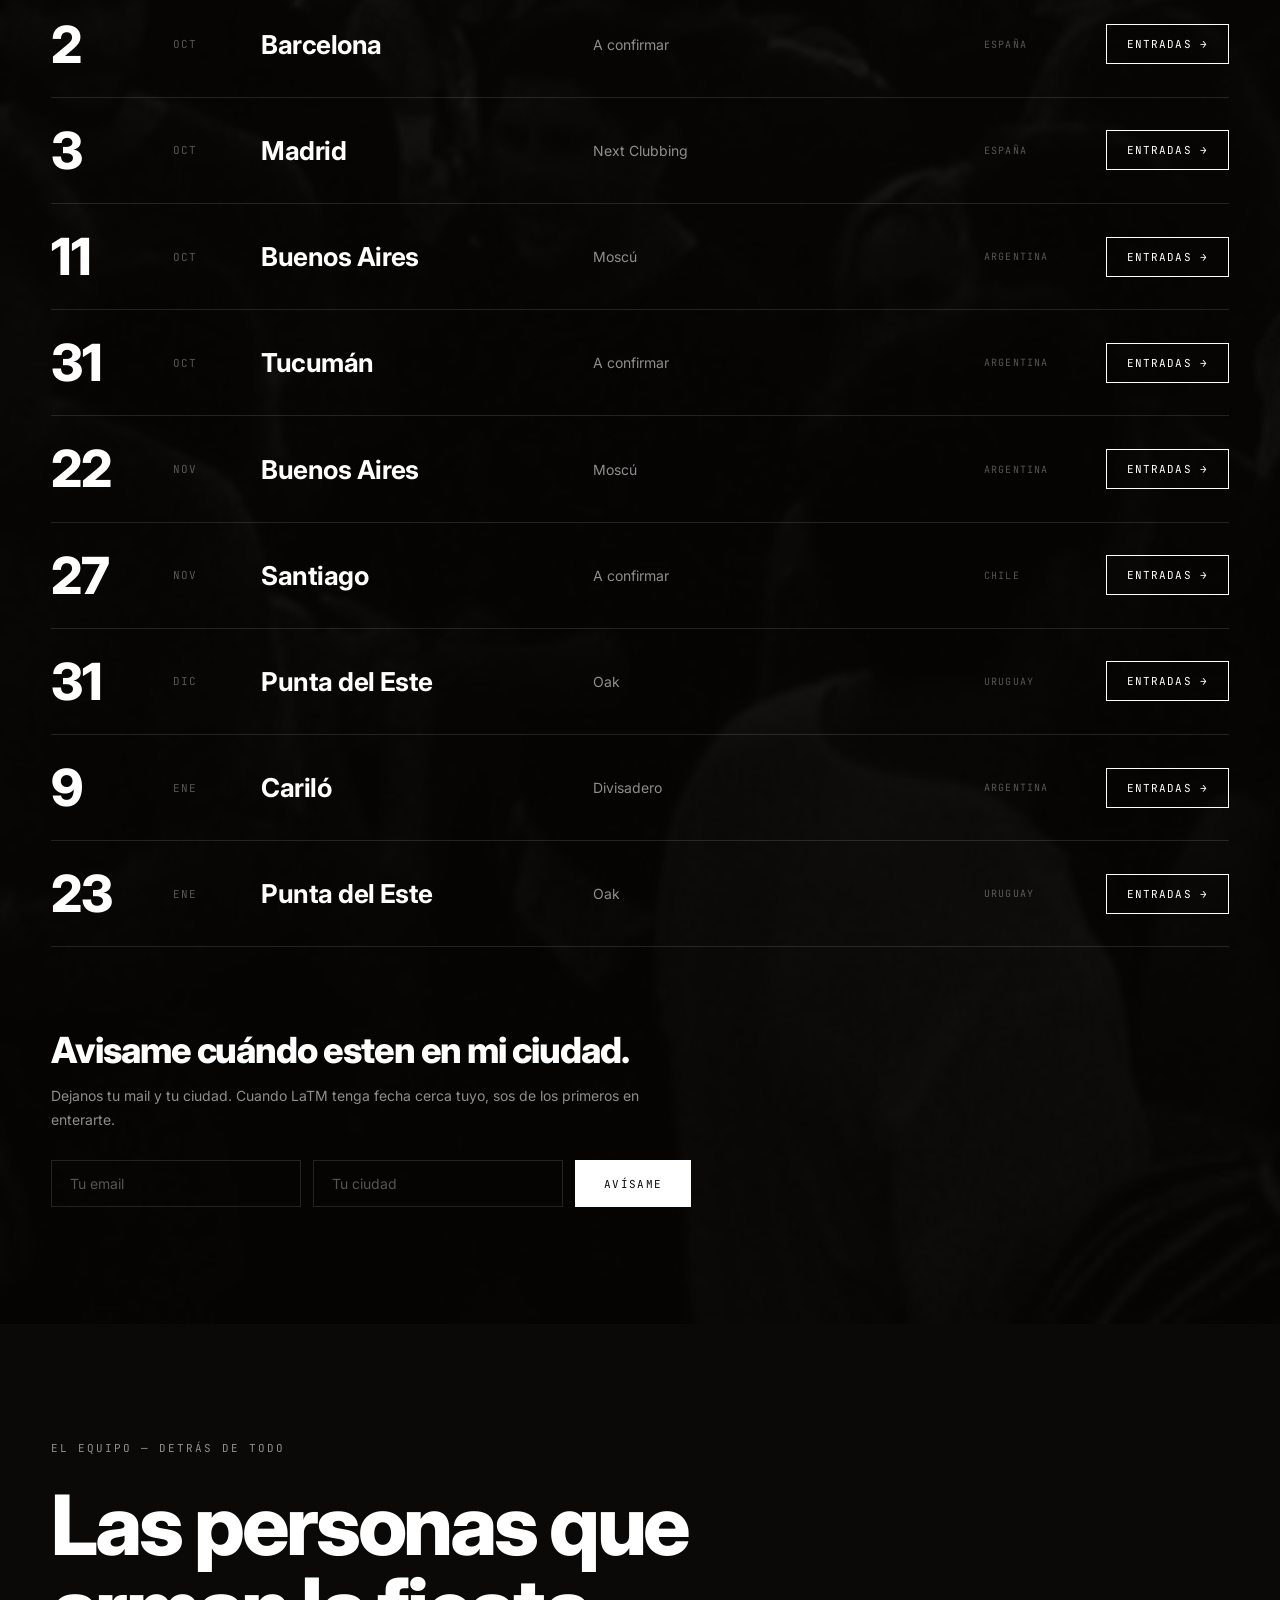
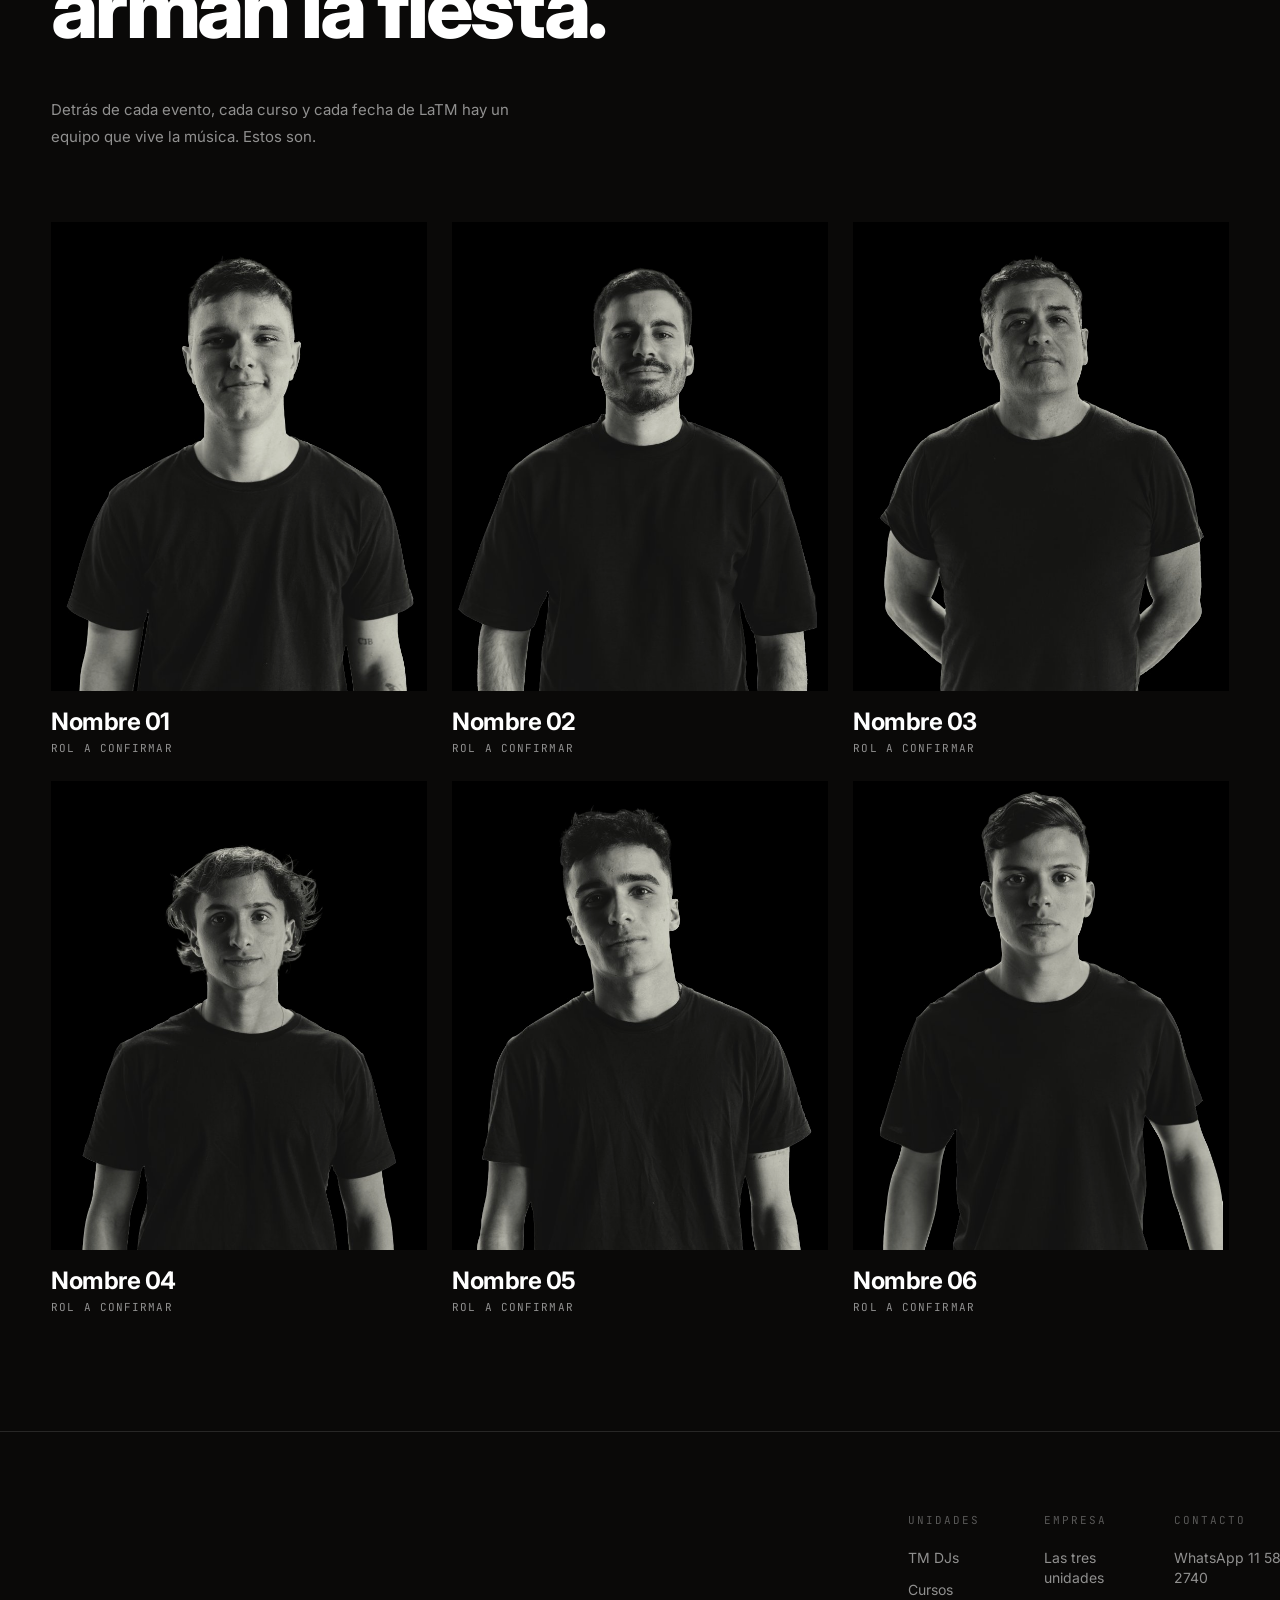
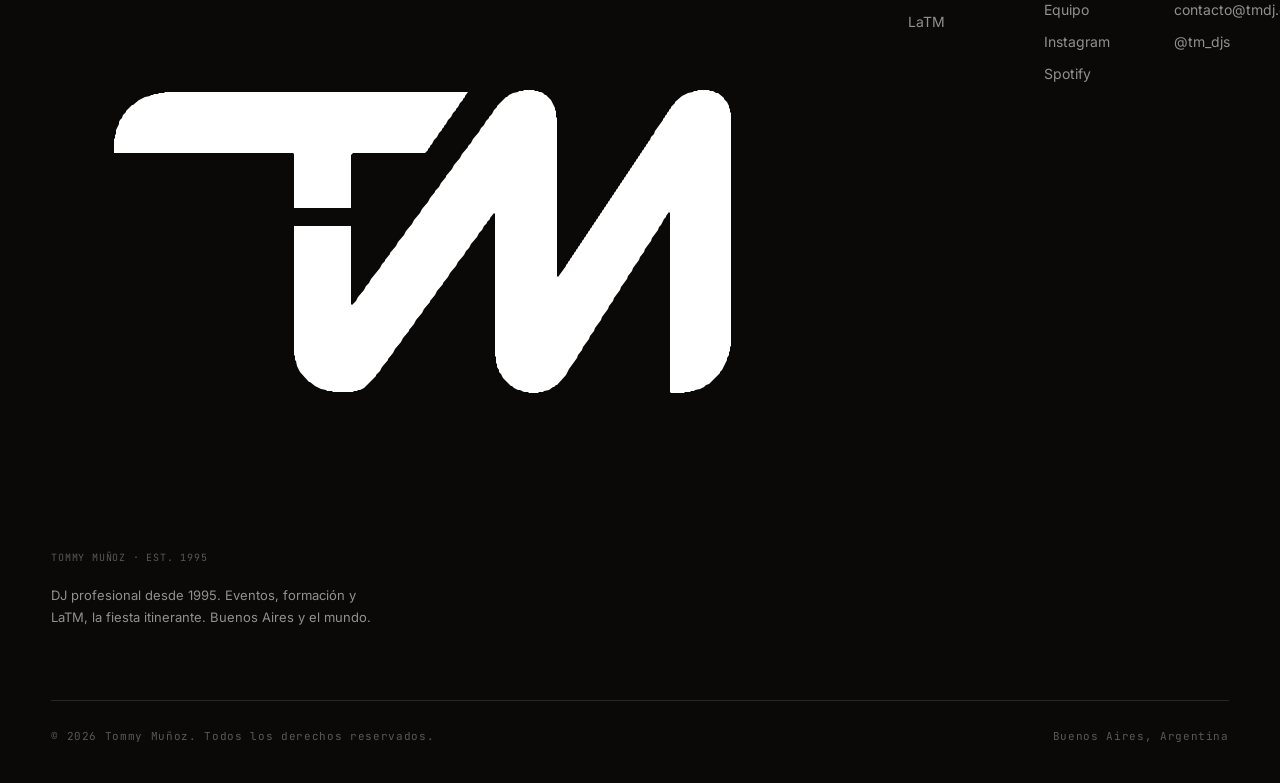
==== commit 67c531e8: "Add logo link and image to footer" ====
--- a/index.html
+++ b/index.html
@@ -289,7 +289,9 @@
 <footer class="footer" id="contacto">
   <div class="grid">
     <div class="marca">
-      <span class="tm">TM</span>
+      <a href="#" class="logo">
+    <img class="logo-nav" src="img/tommy_munoz_logo.svg" alt="TM">
+      </a>
       <span class="tag">Tommy Muñoz · Est. 1995</span>
       <p>DJ profesional desde 1995. Eventos, formación y LaTM, la fiesta itinerante. Buenos Aires y el mundo.</p>
     </div>
--- a/css/style.css
+++ b/css/style.css
@@ -1484,3 +1484,40 @@
 .mapa-wrap .mk.multi .dot { transform: scale(1.25); }
 .mapa-wrap .mk.multi:hover .dot,
 .mapa-wrap .mk.multi.activo .dot { transform: scale(1.6); }
+
+/* ============================================================
+   LOGO TM (SVG) — reemplaza el texto en intro, nav, hero, banner
+   ============================================================ */
+
+/* Intro — logo con texto, grande y centrado */
+.coldopen .marca .logo-intro {
+  width: clamp(200px, 34vw, 460px);
+  height: auto;
+  opacity: 0;
+  animation: subir 1.2s var(--ease) 0.4s forwards;
+}
+
+/* Nav — solo TM, chico, alineado a la barra */
+.nav .logo .logo-nav {
+  height: 26px;
+  width: auto;
+  display: block;
+}
+
+/* Hero — logo con texto, protagonista */
+.hero .logo-hero {
+  width: clamp(280px, 46vw, 720px);
+  height: auto;
+  opacity: 0;
+  animation: subir 1.1s var(--ease) 0.25s forwards;
+}
+
+/* Banner intermedio — solo TM, gigante */
+.banner-mid .banner-logo .logo-banner {
+  width: clamp(200px, 40vw, 560px);
+  height: auto;
+}
+
+@media (max-width: 760px) {
+  .nav .logo .logo-nav { height: 22px; }
+}
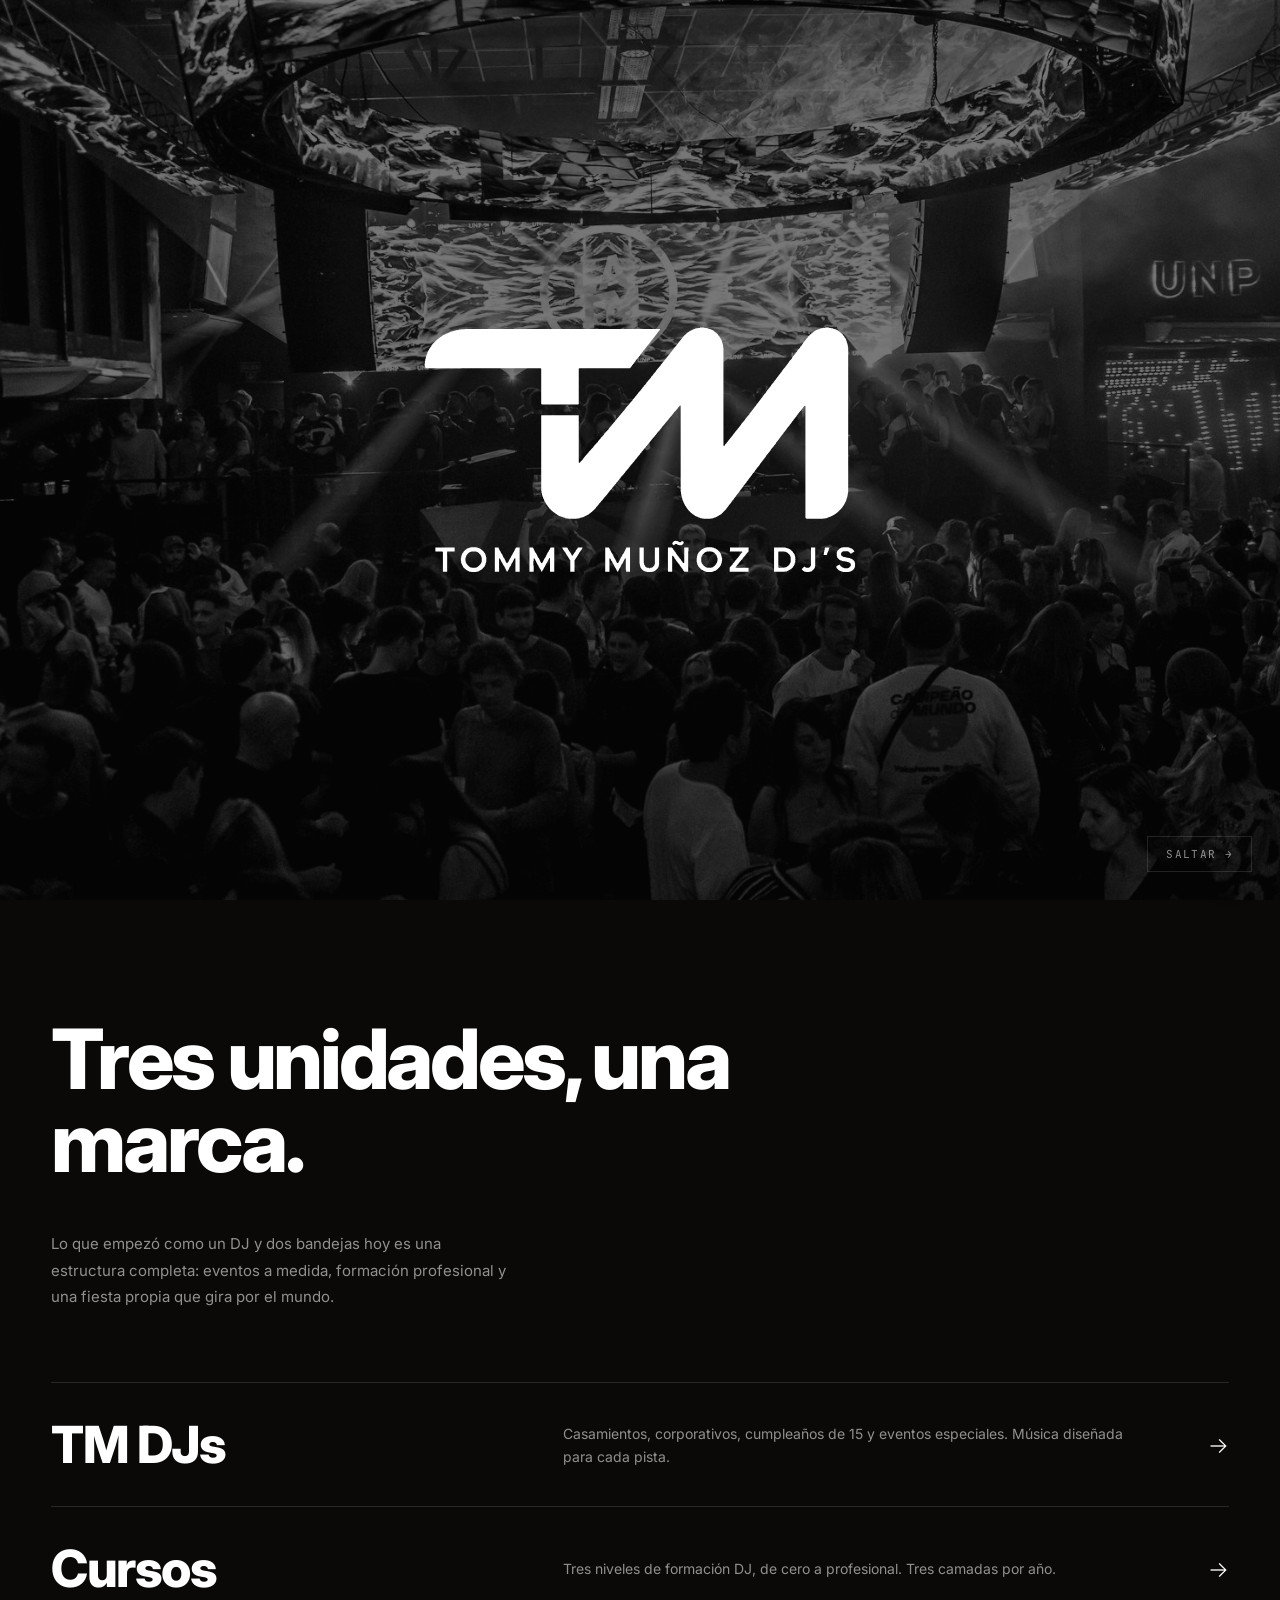
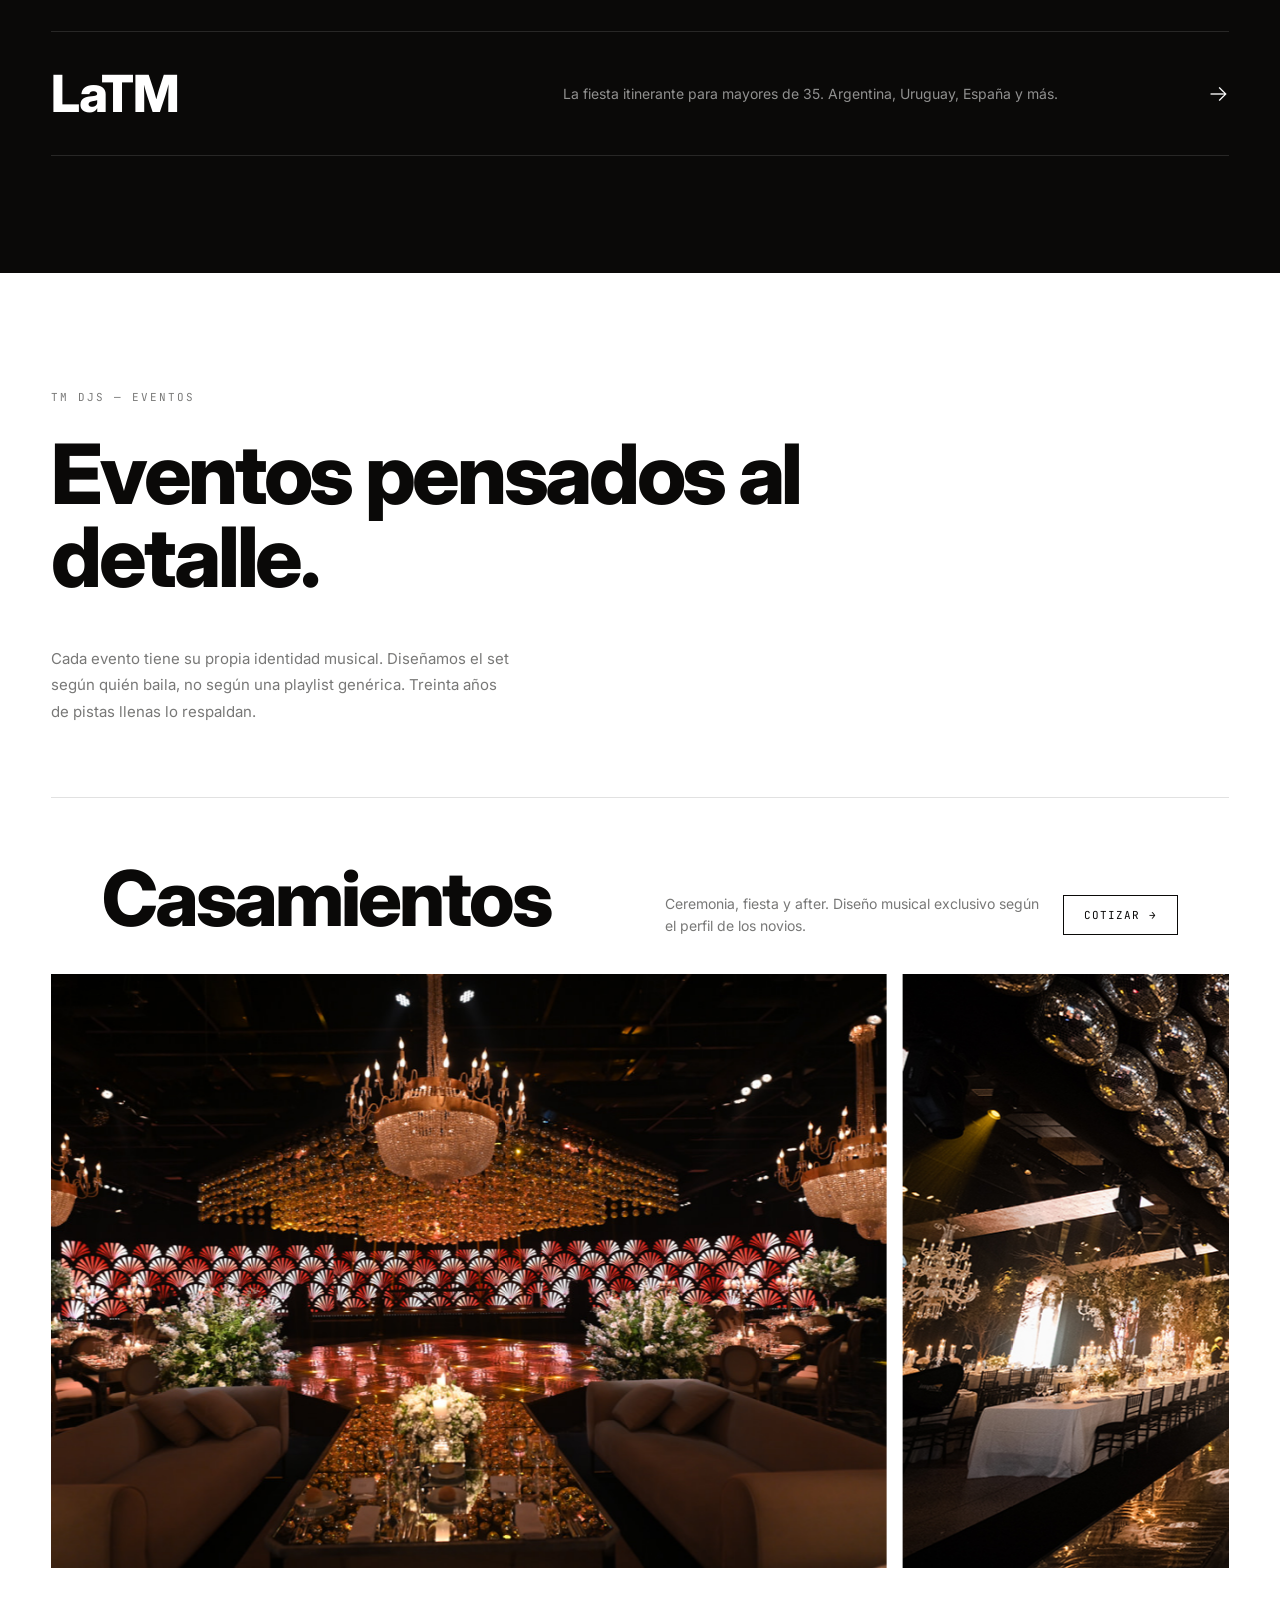
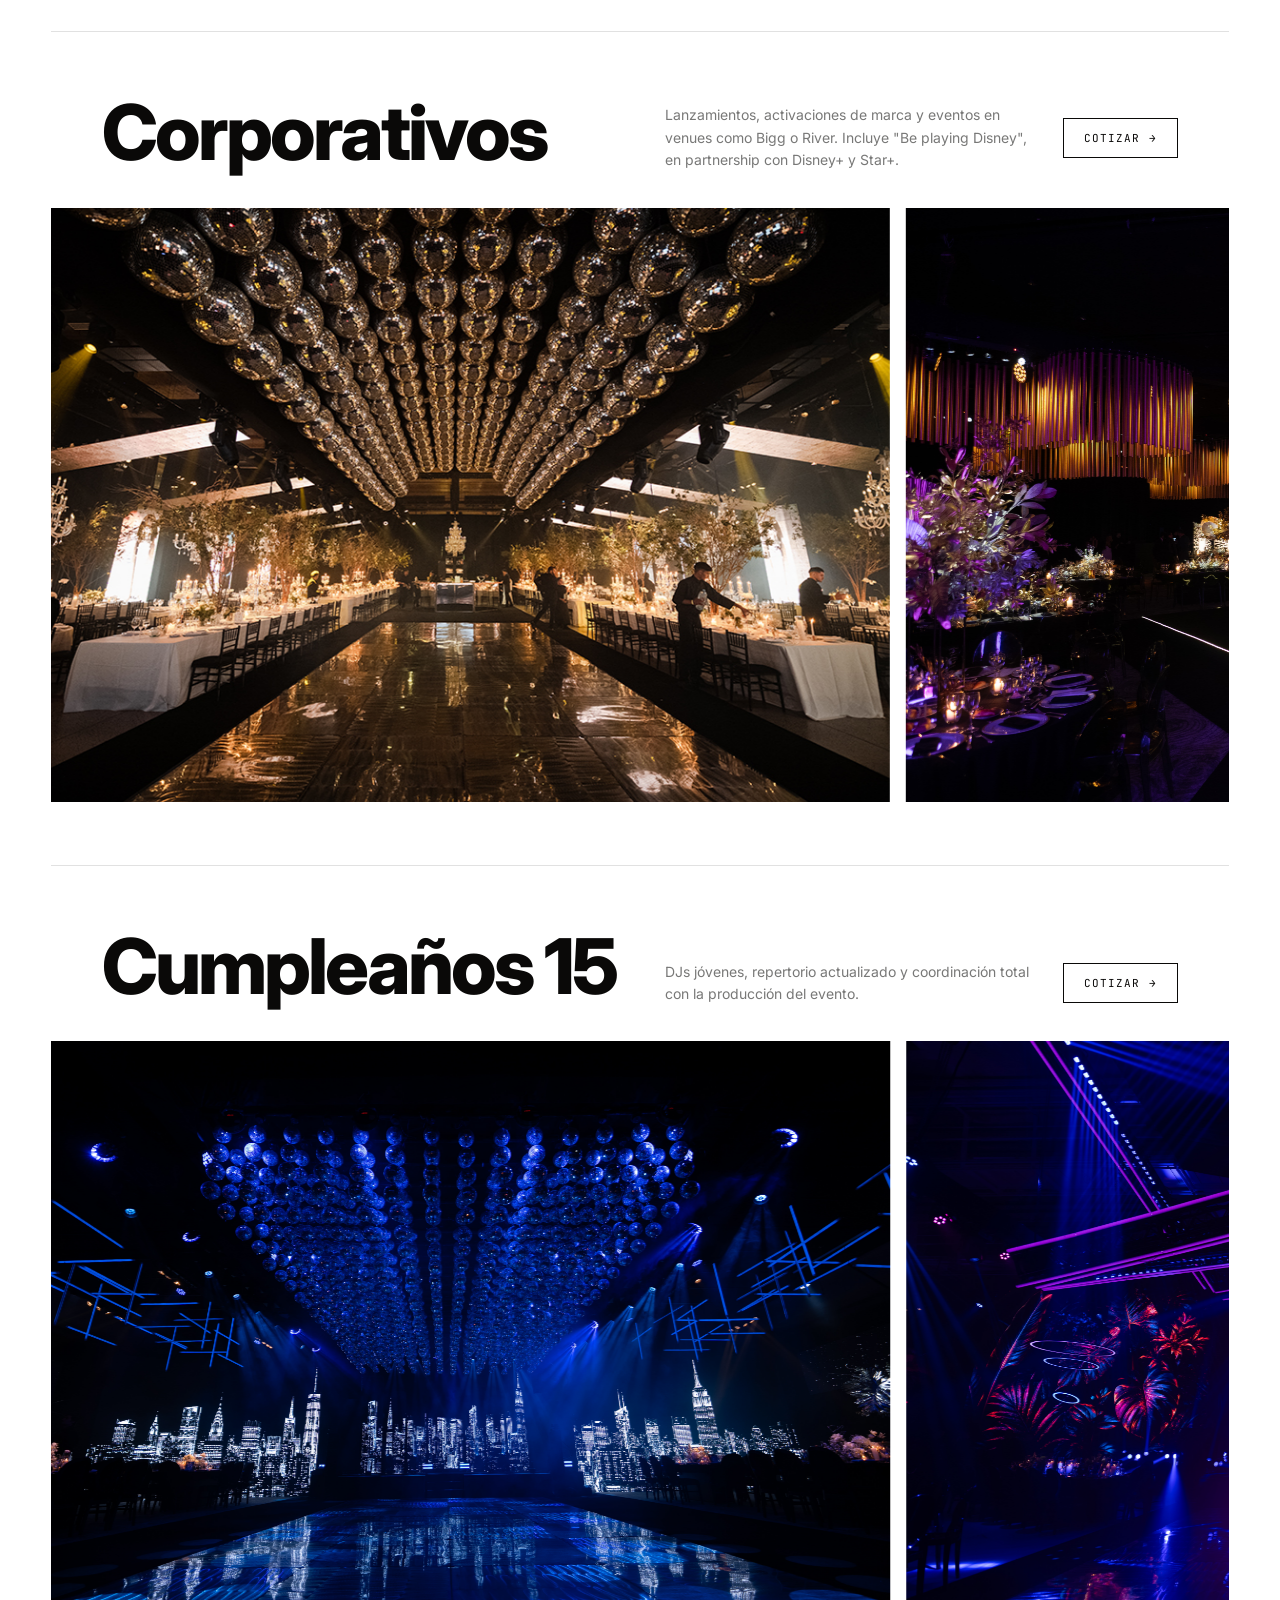
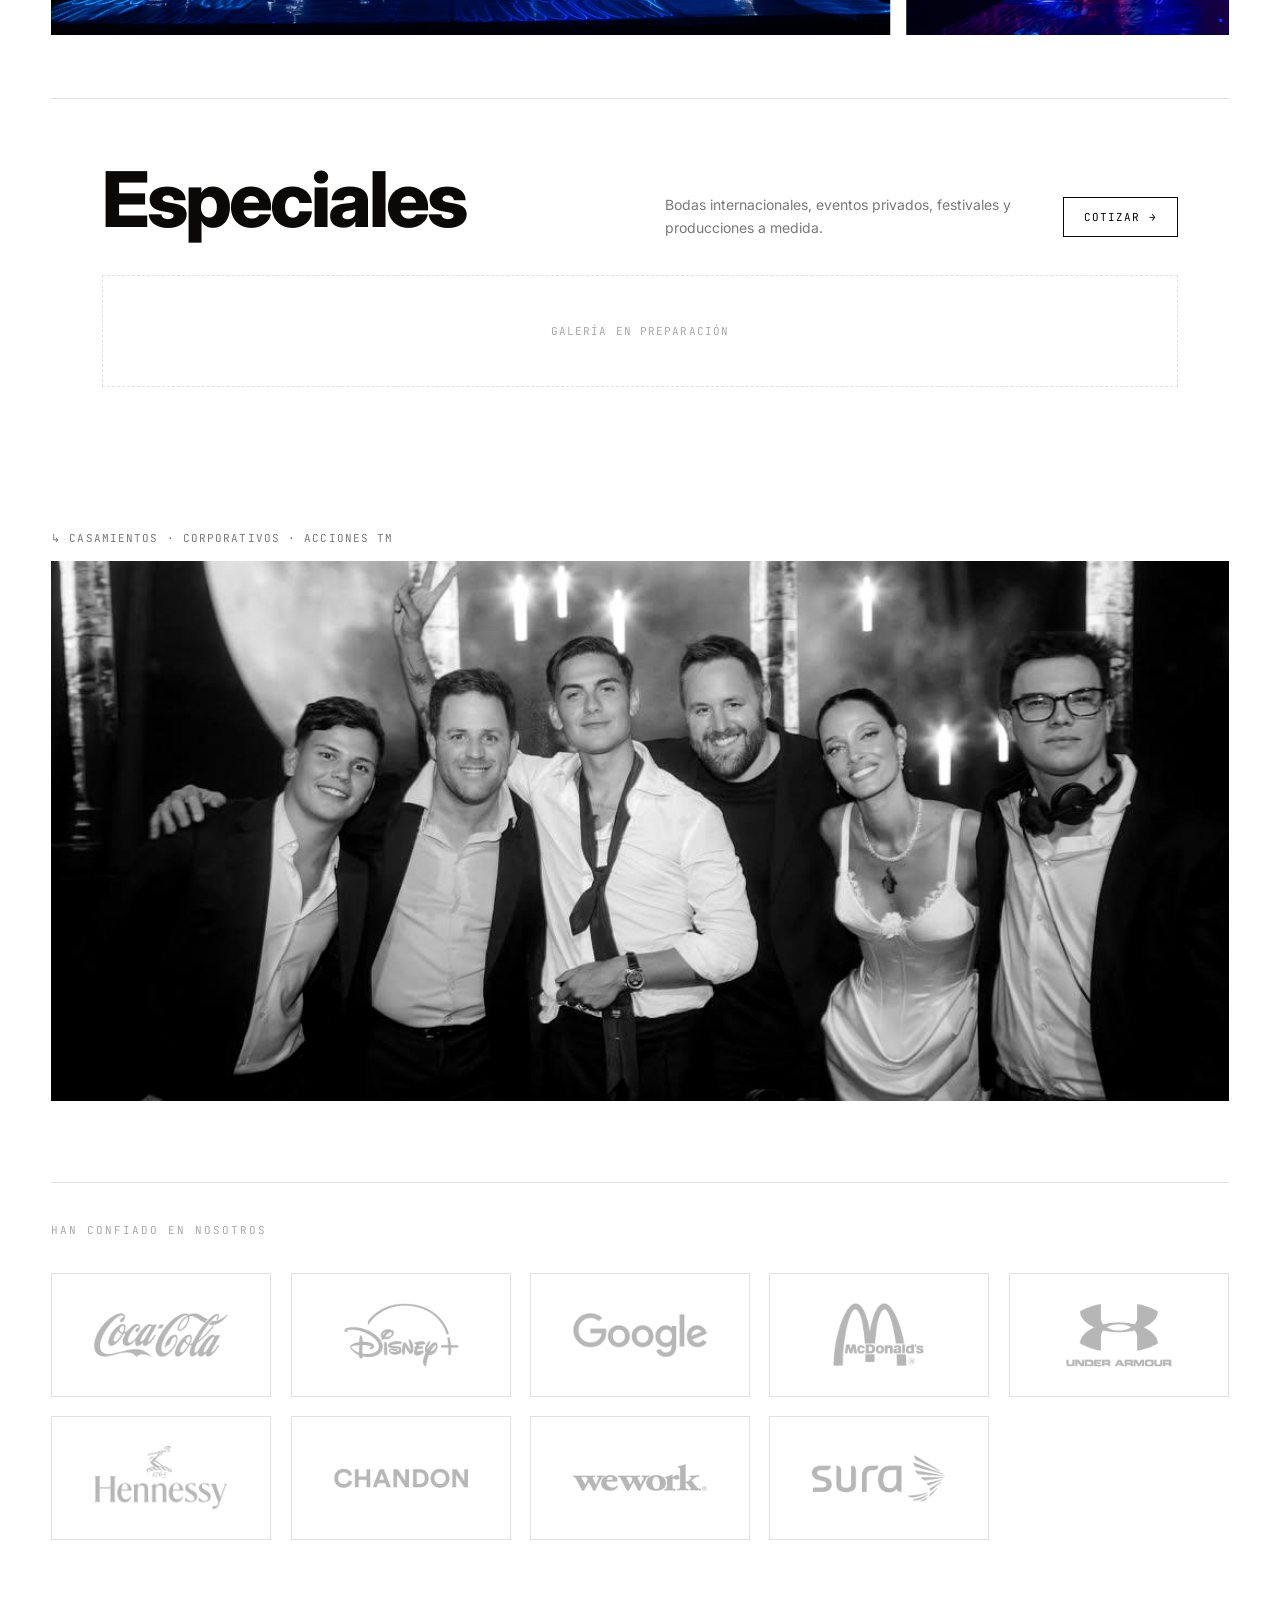
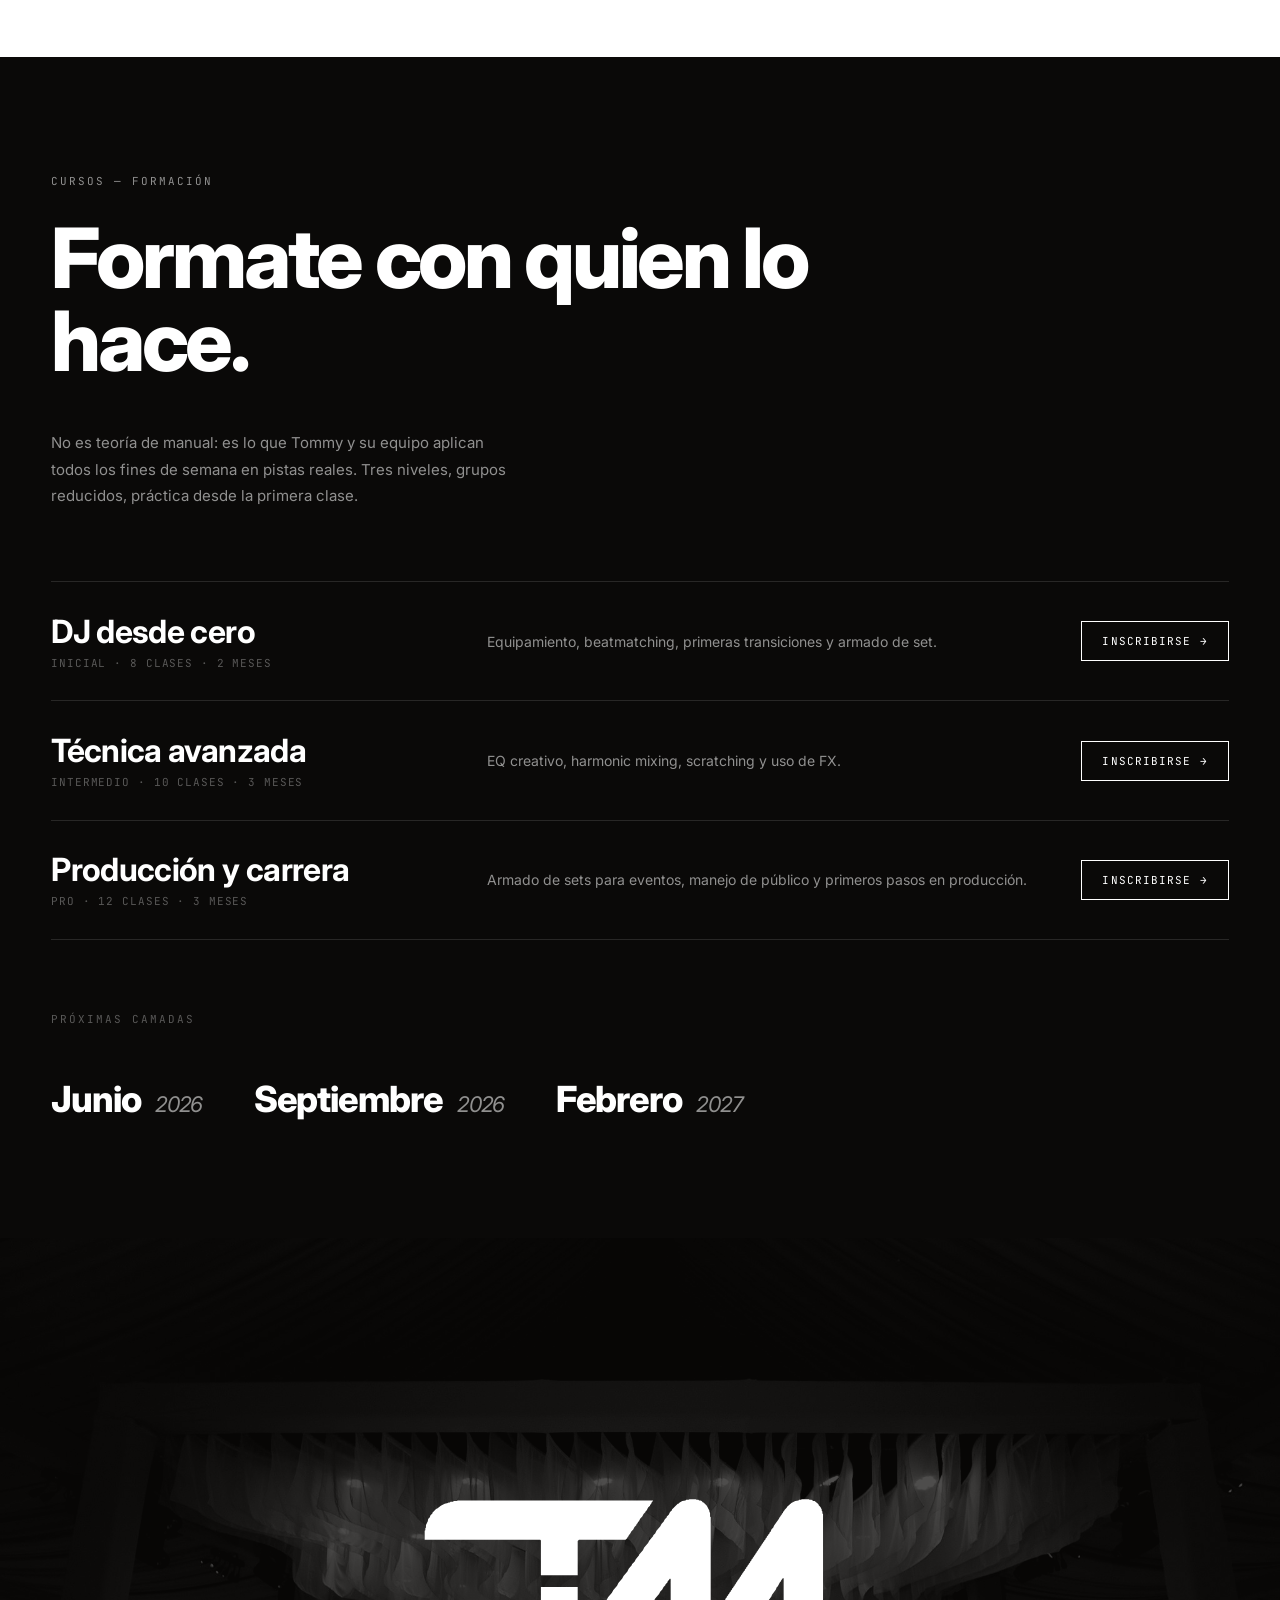
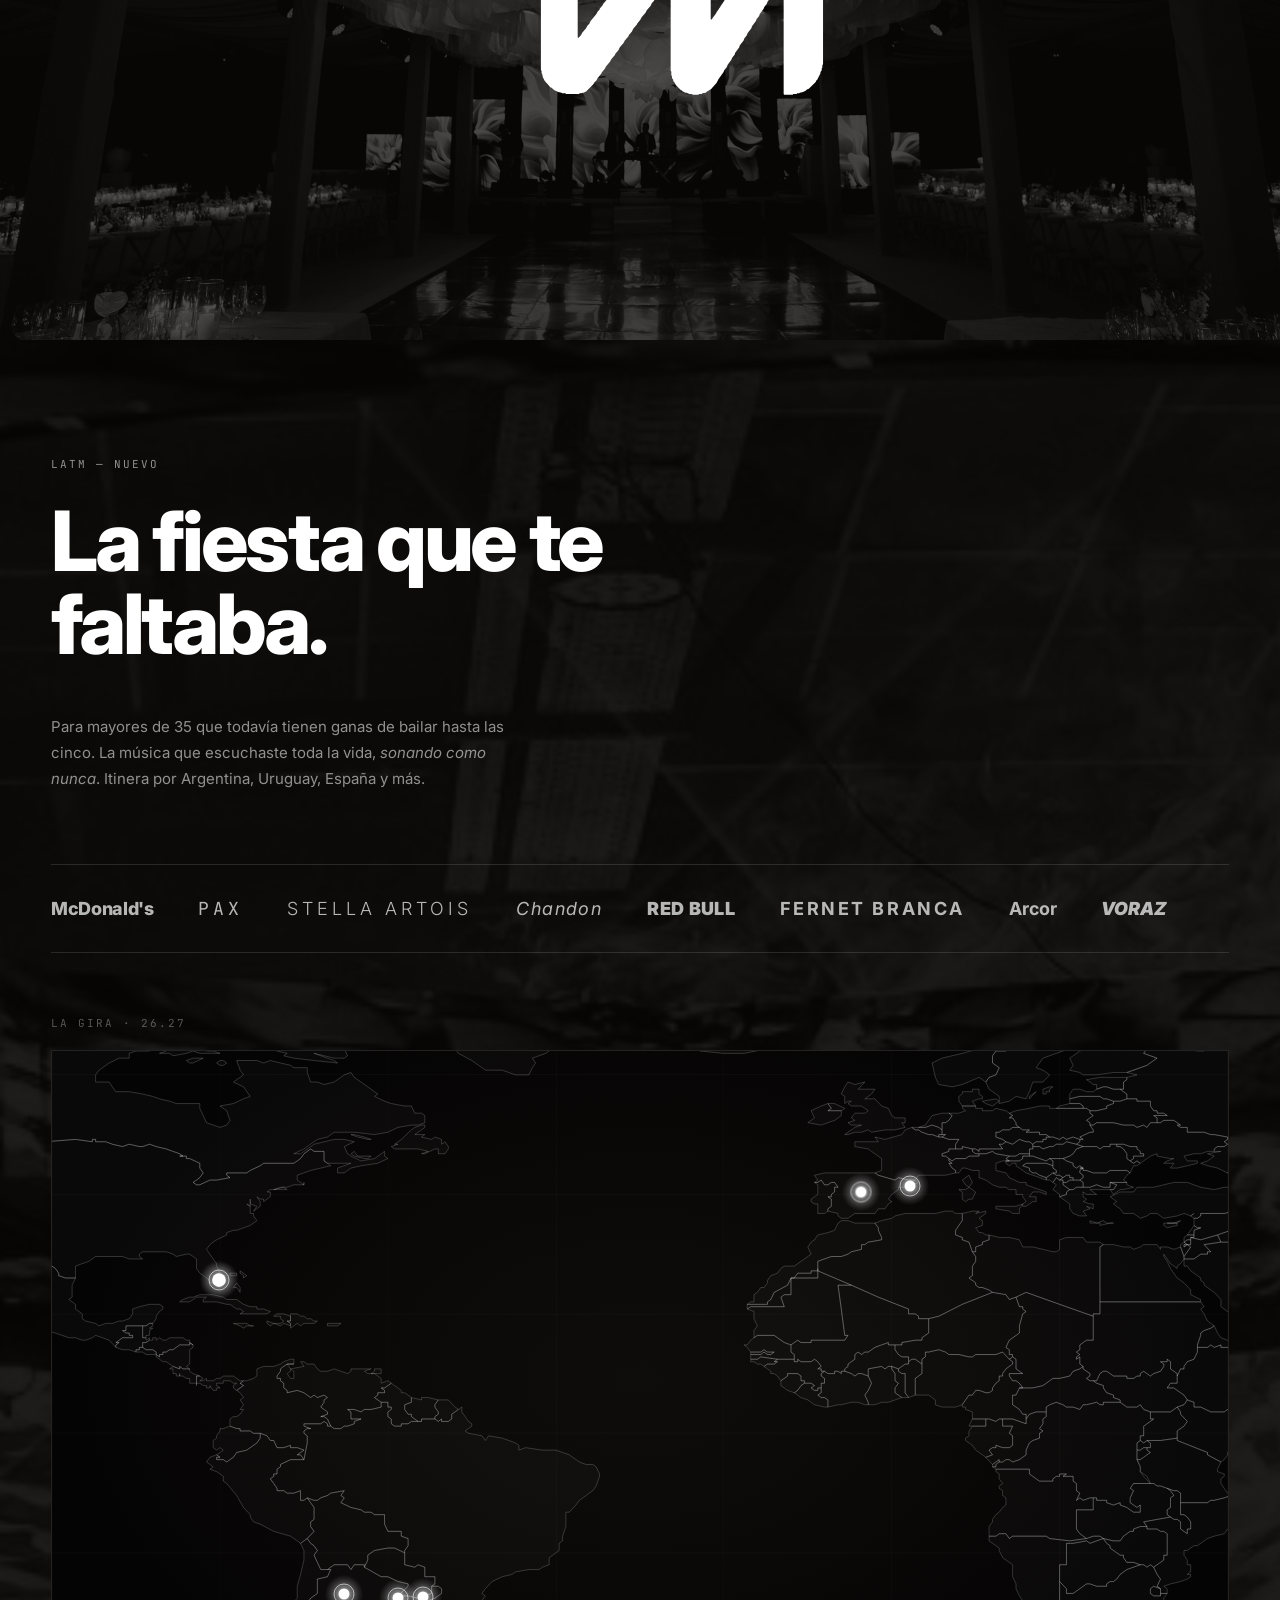
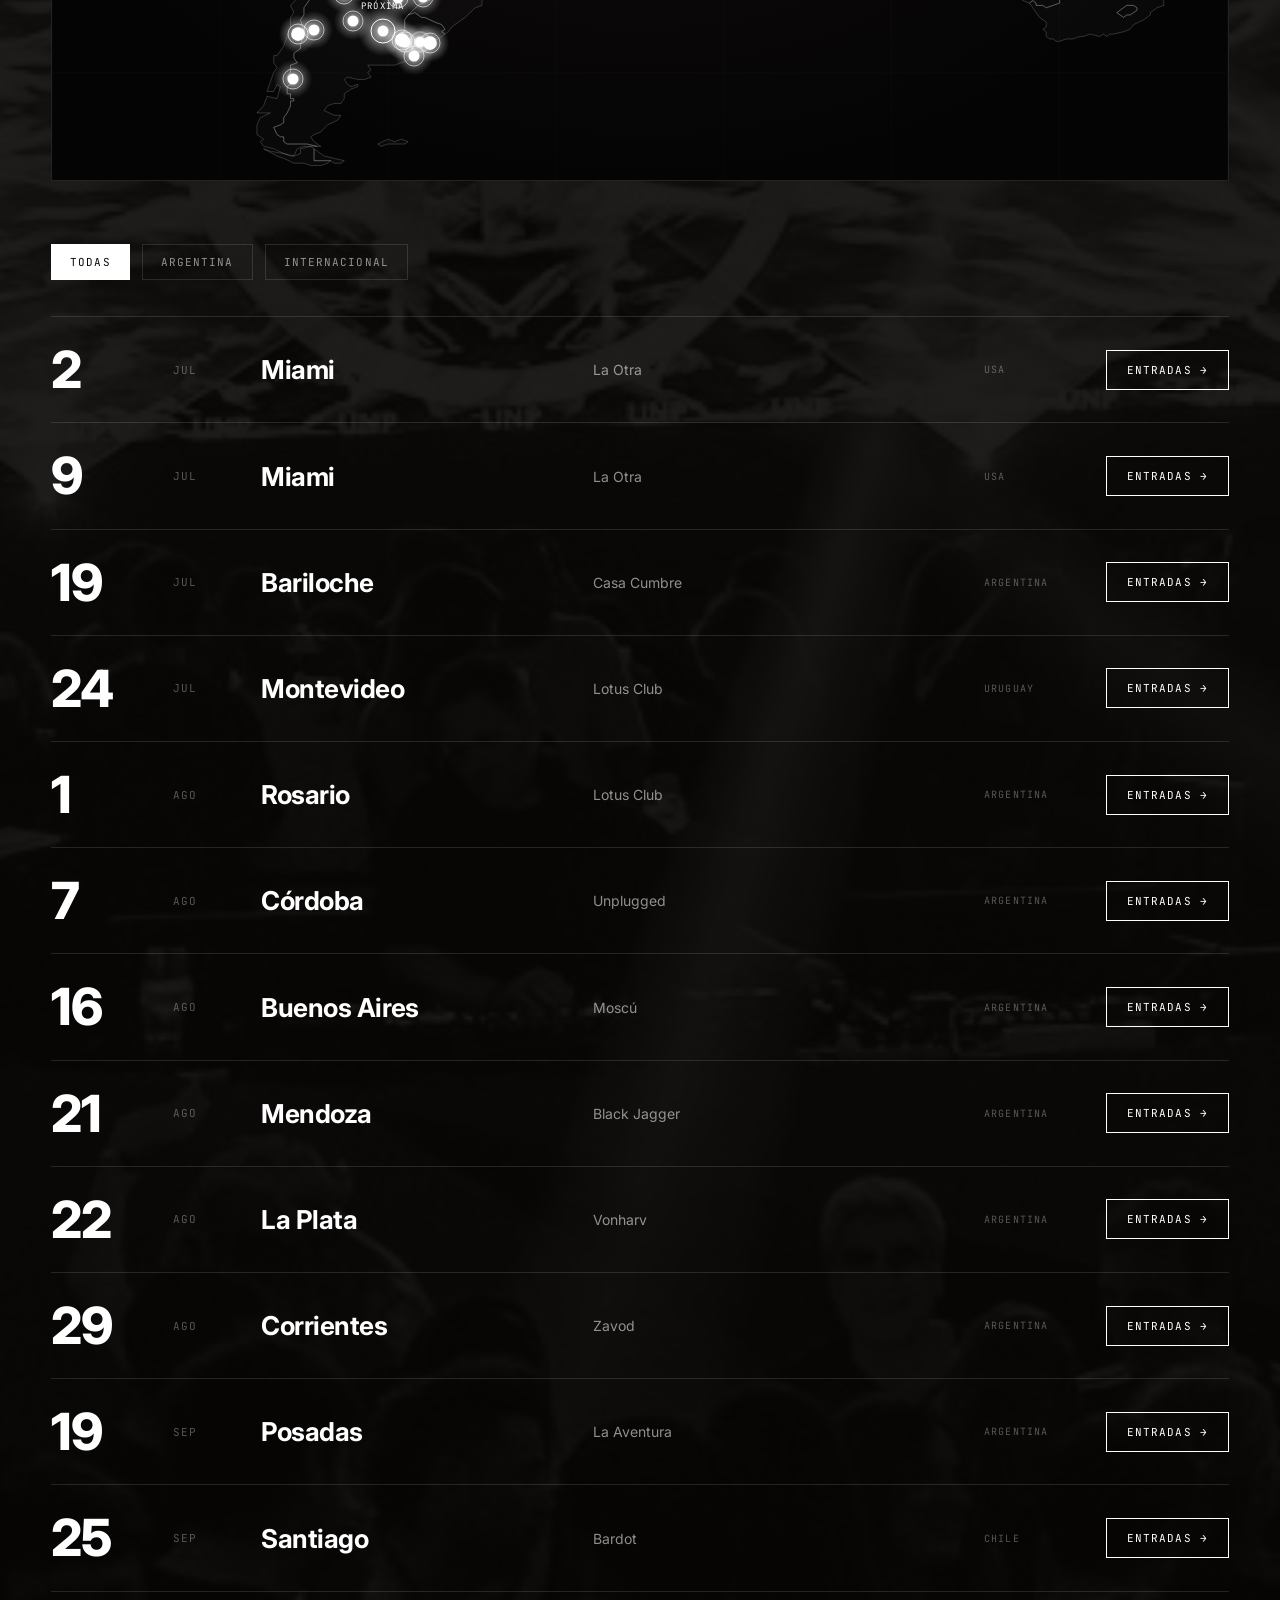
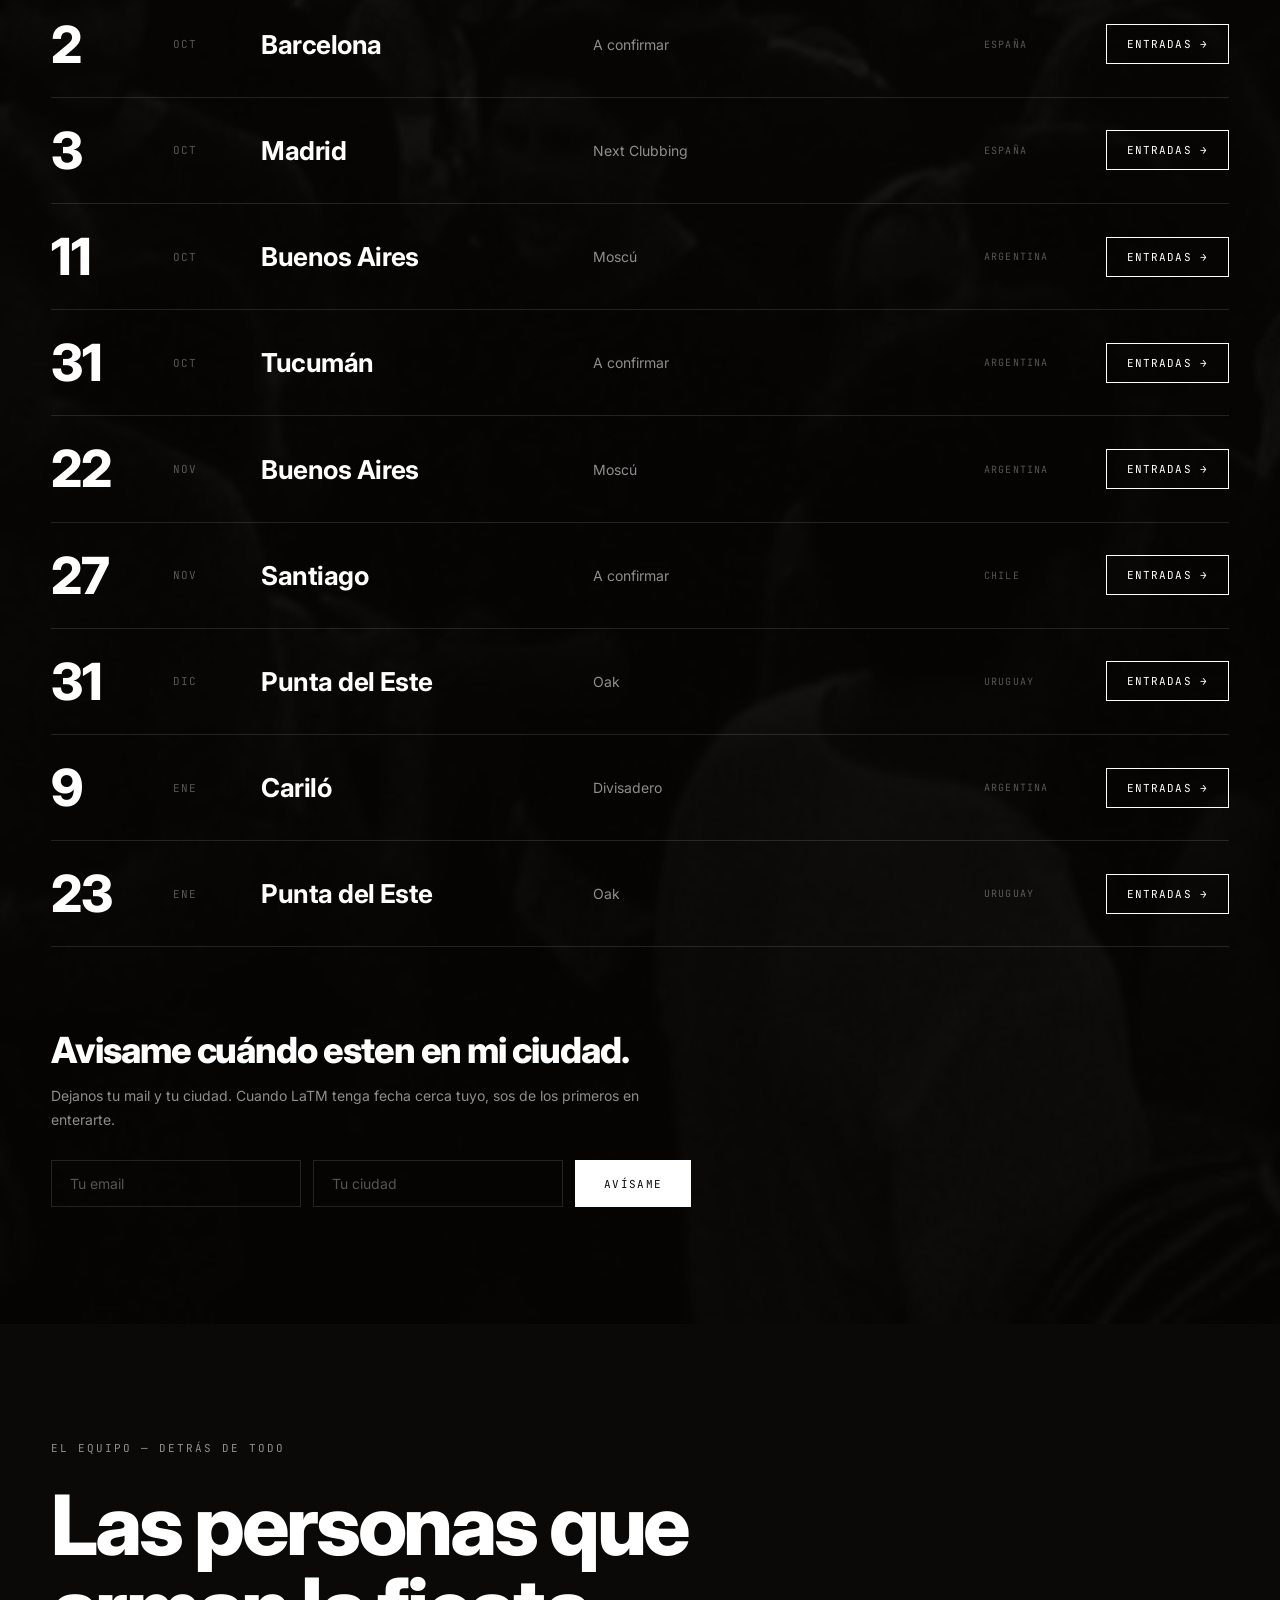
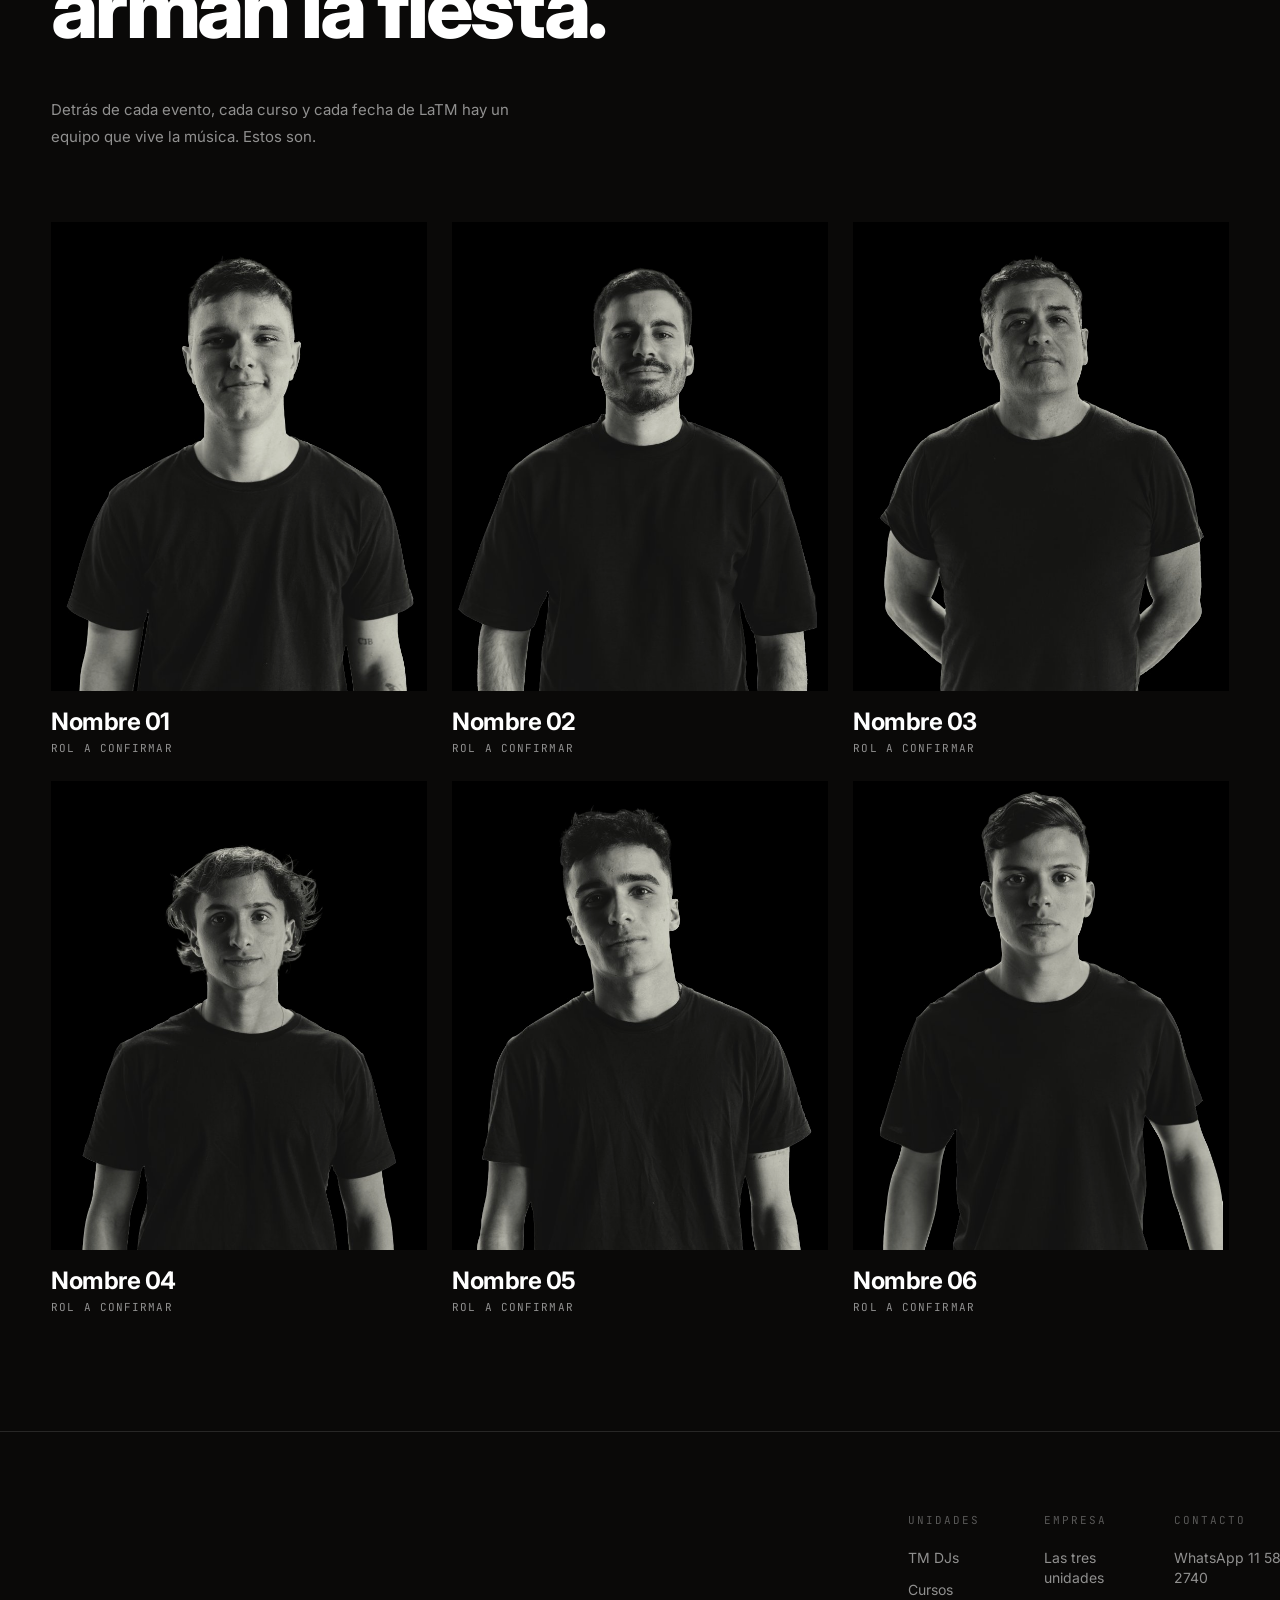
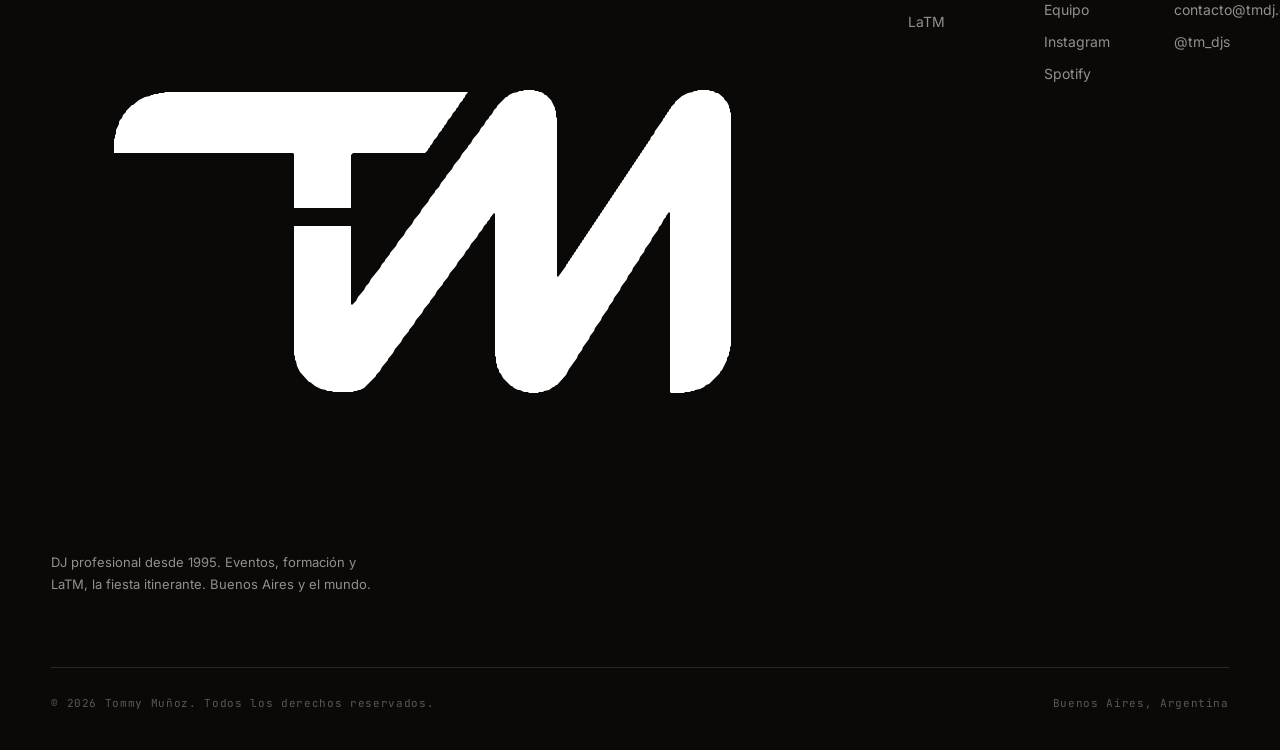
==== commit 36a78d4a: "Update footer logo and description in index.html" ====
--- a/index.html
+++ b/index.html
@@ -289,10 +289,7 @@
 <footer class="footer" id="contacto">
   <div class="grid">
     <div class="marca">
-      <a href="#" class="logo">
-    <img class="logo-nav" src="img/tommy_munoz_logo.svg" alt="TM">
-      </a>
-      <span class="tag">Tommy Muñoz · Est. 1995</span>
+      <img class="logo-footer" src="img/tommy_munoz_logo.svg" alt="Tommy Muñoz DJs">
       <p>DJ profesional desde 1995. Eventos, formación y LaTM, la fiesta itinerante. Buenos Aires y el mundo.</p>
     </div>
     <div>
